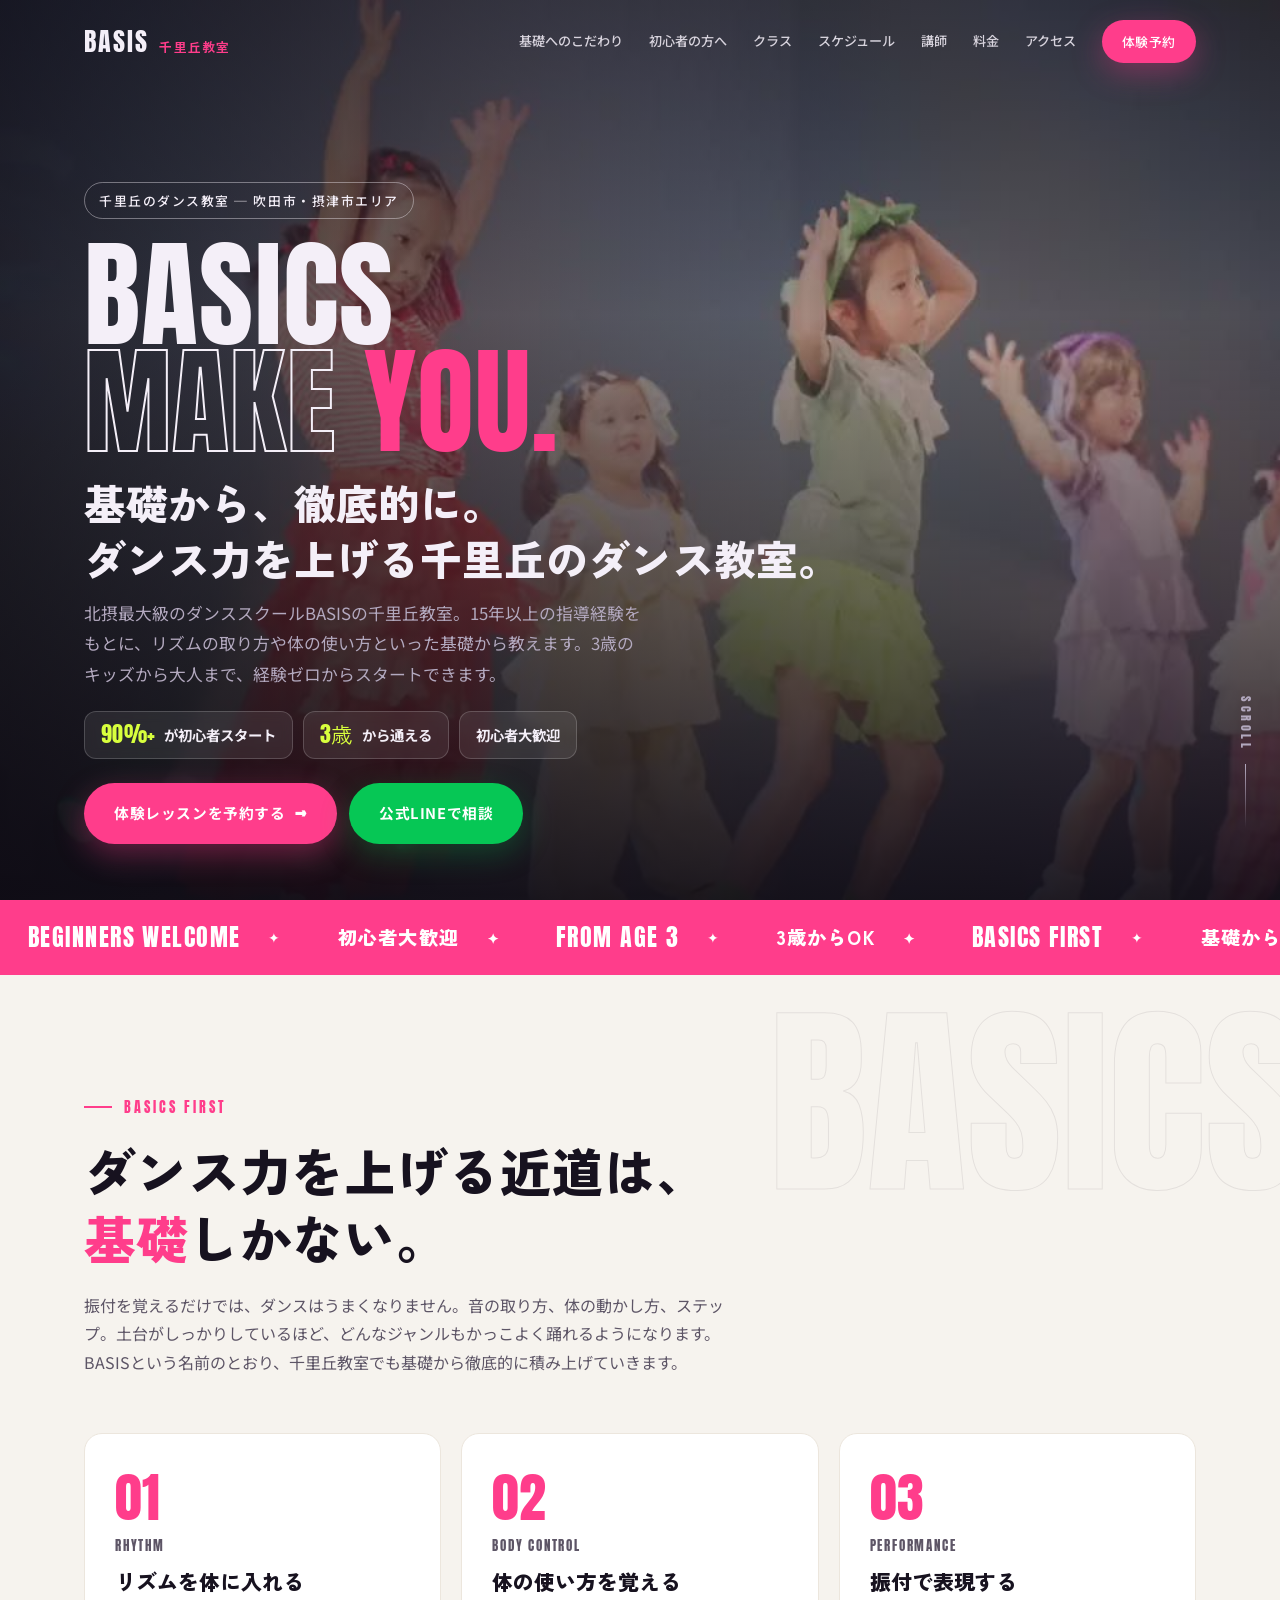
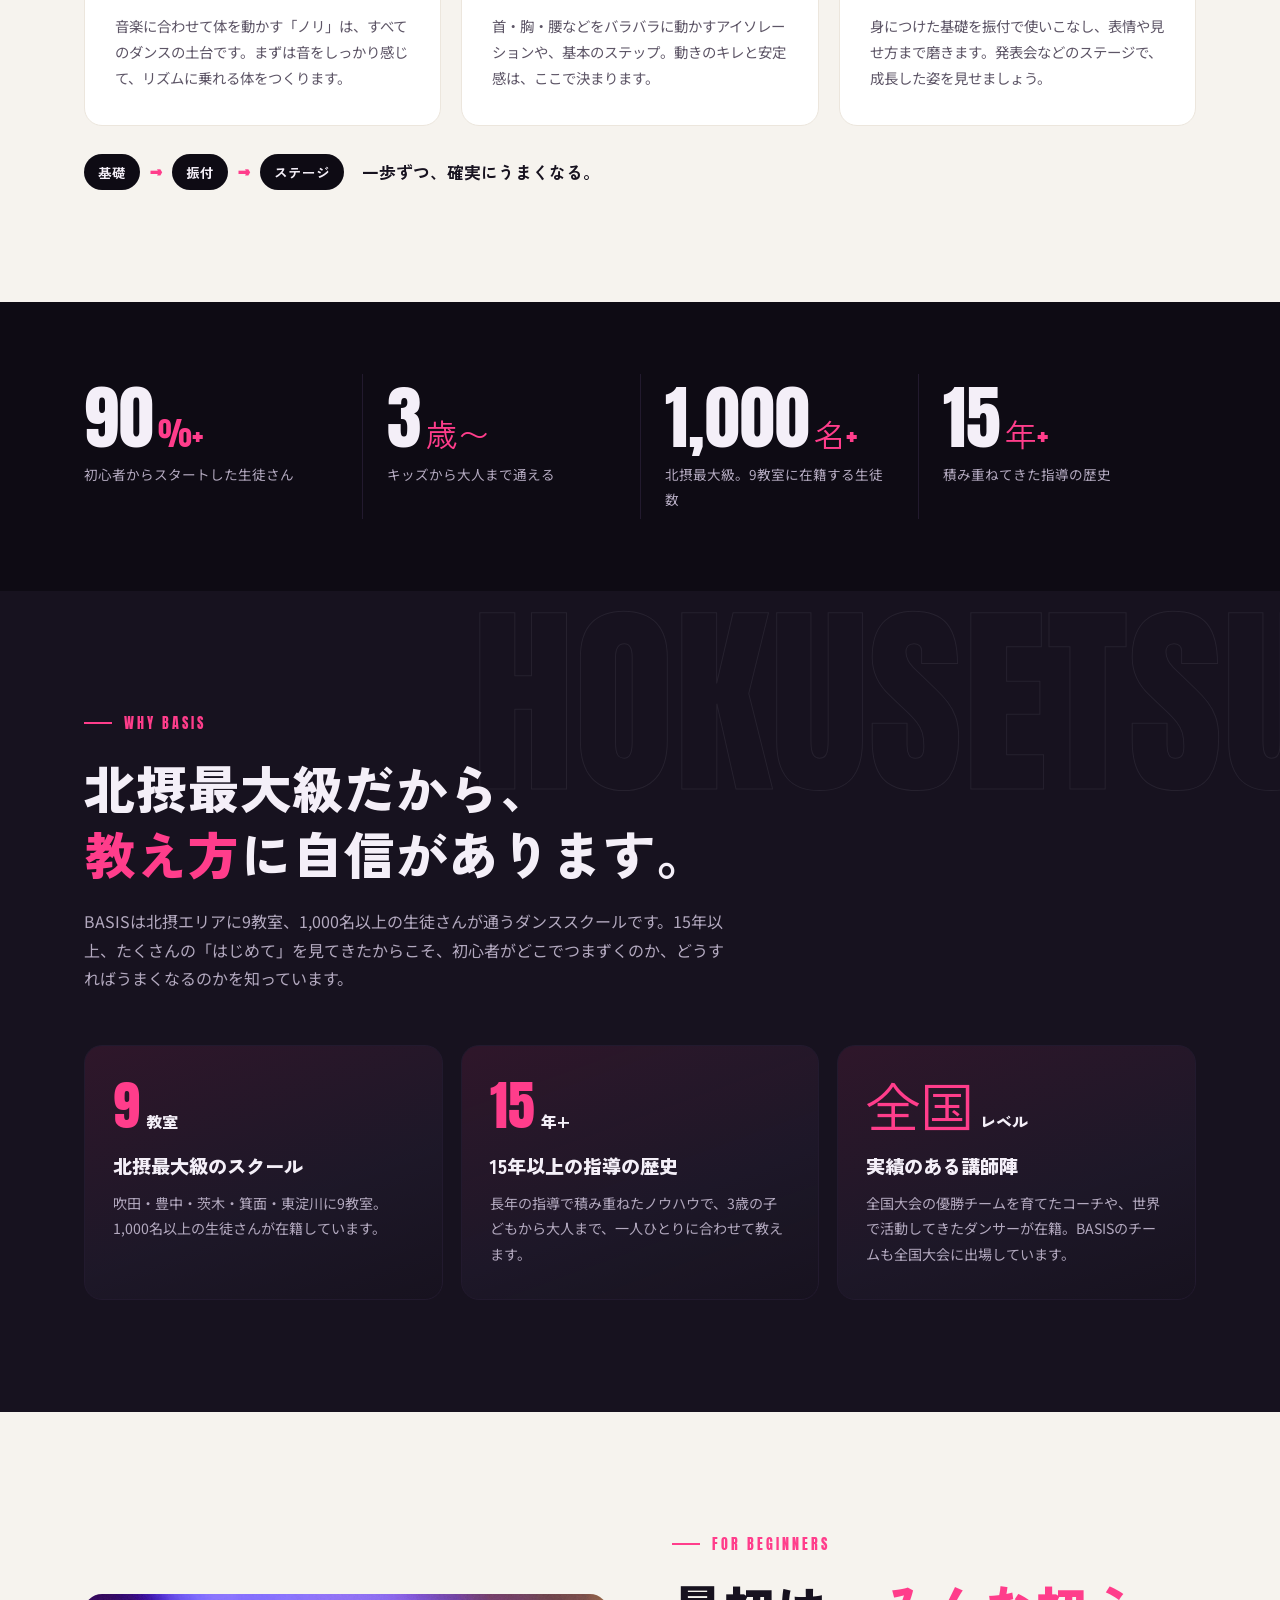
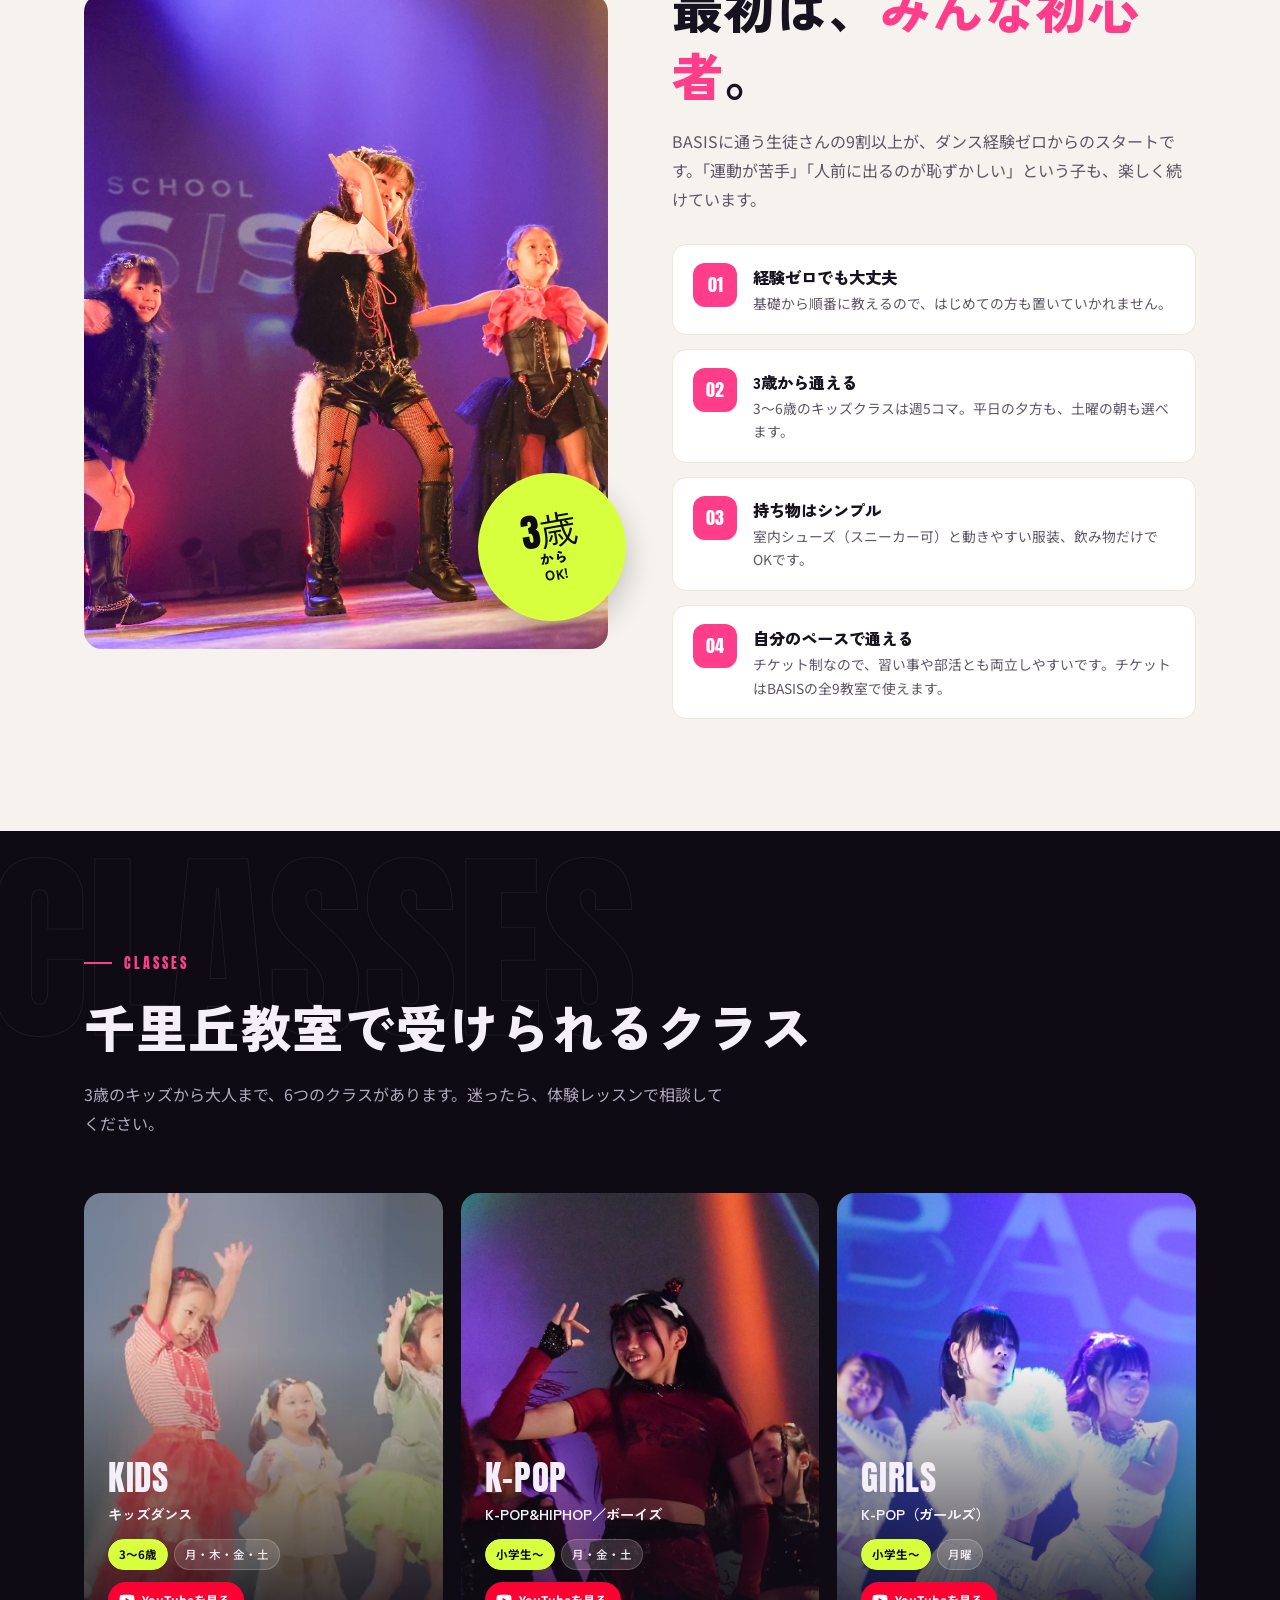
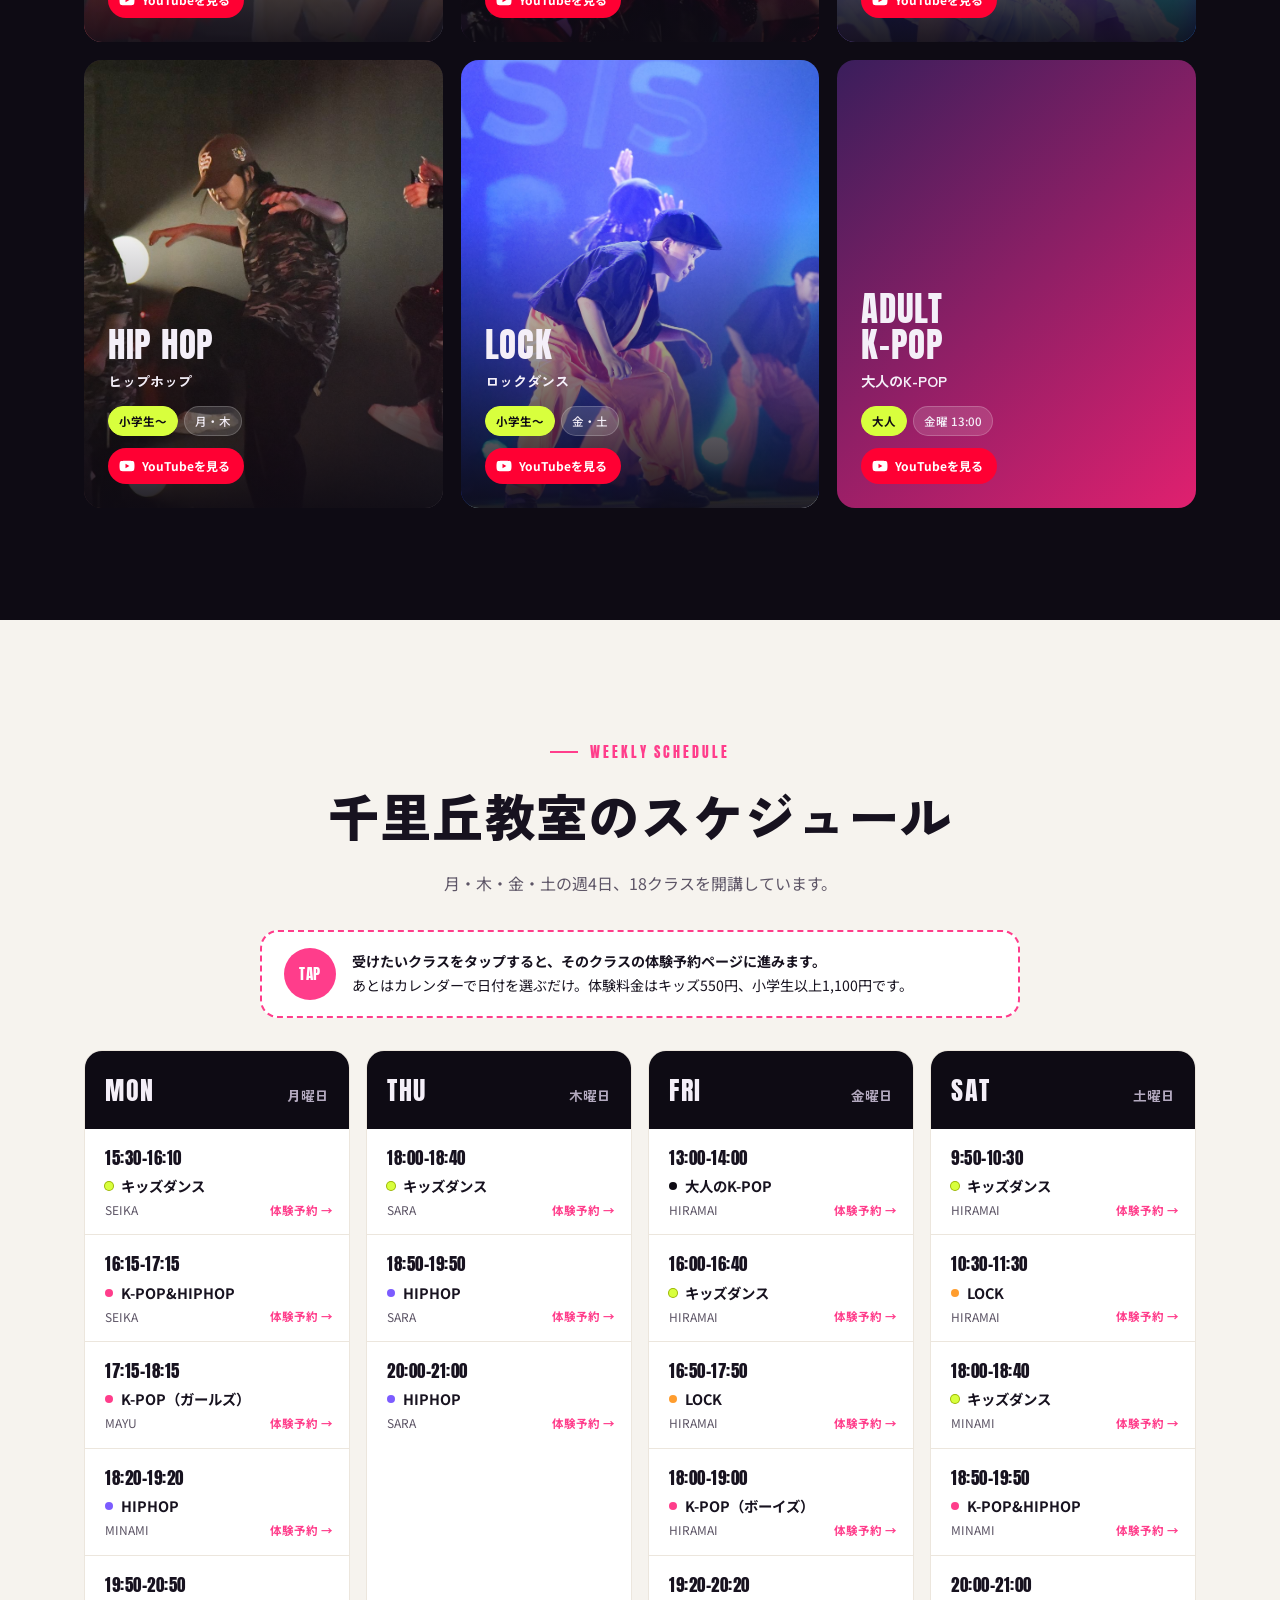
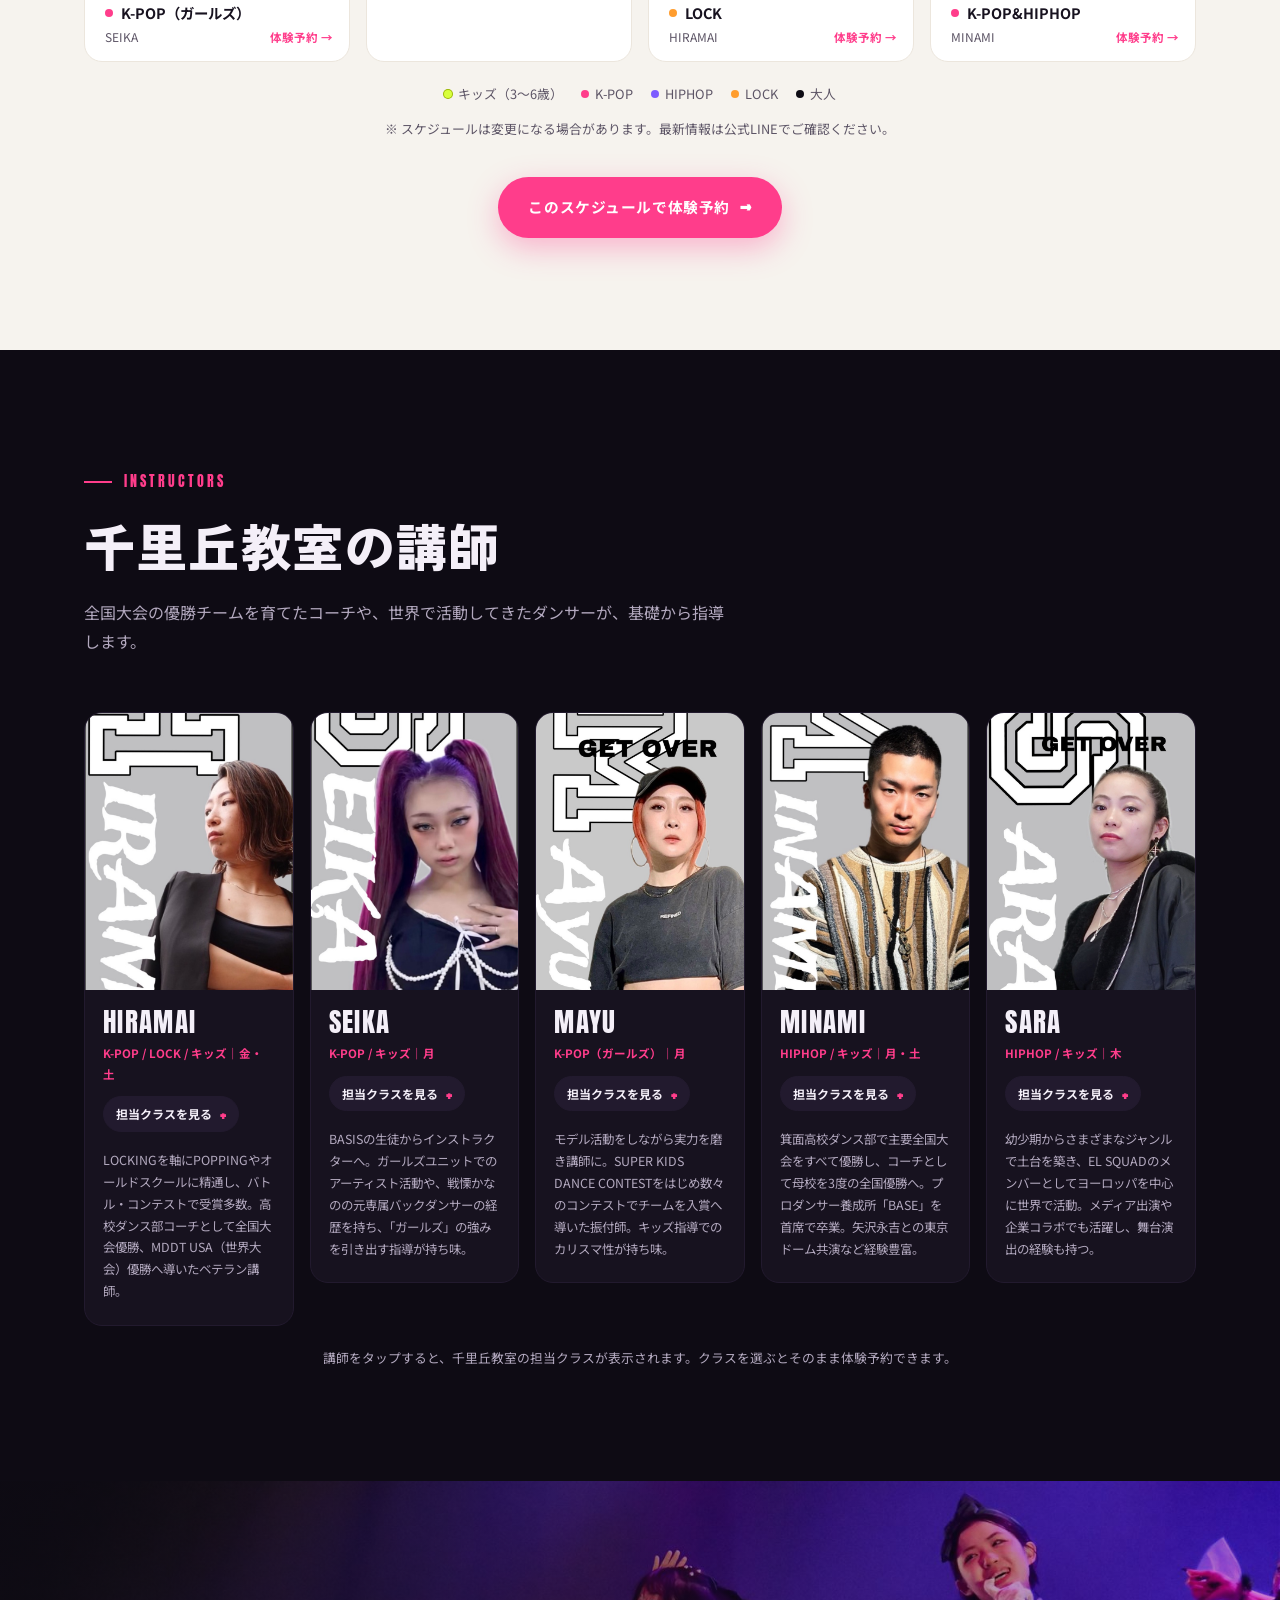
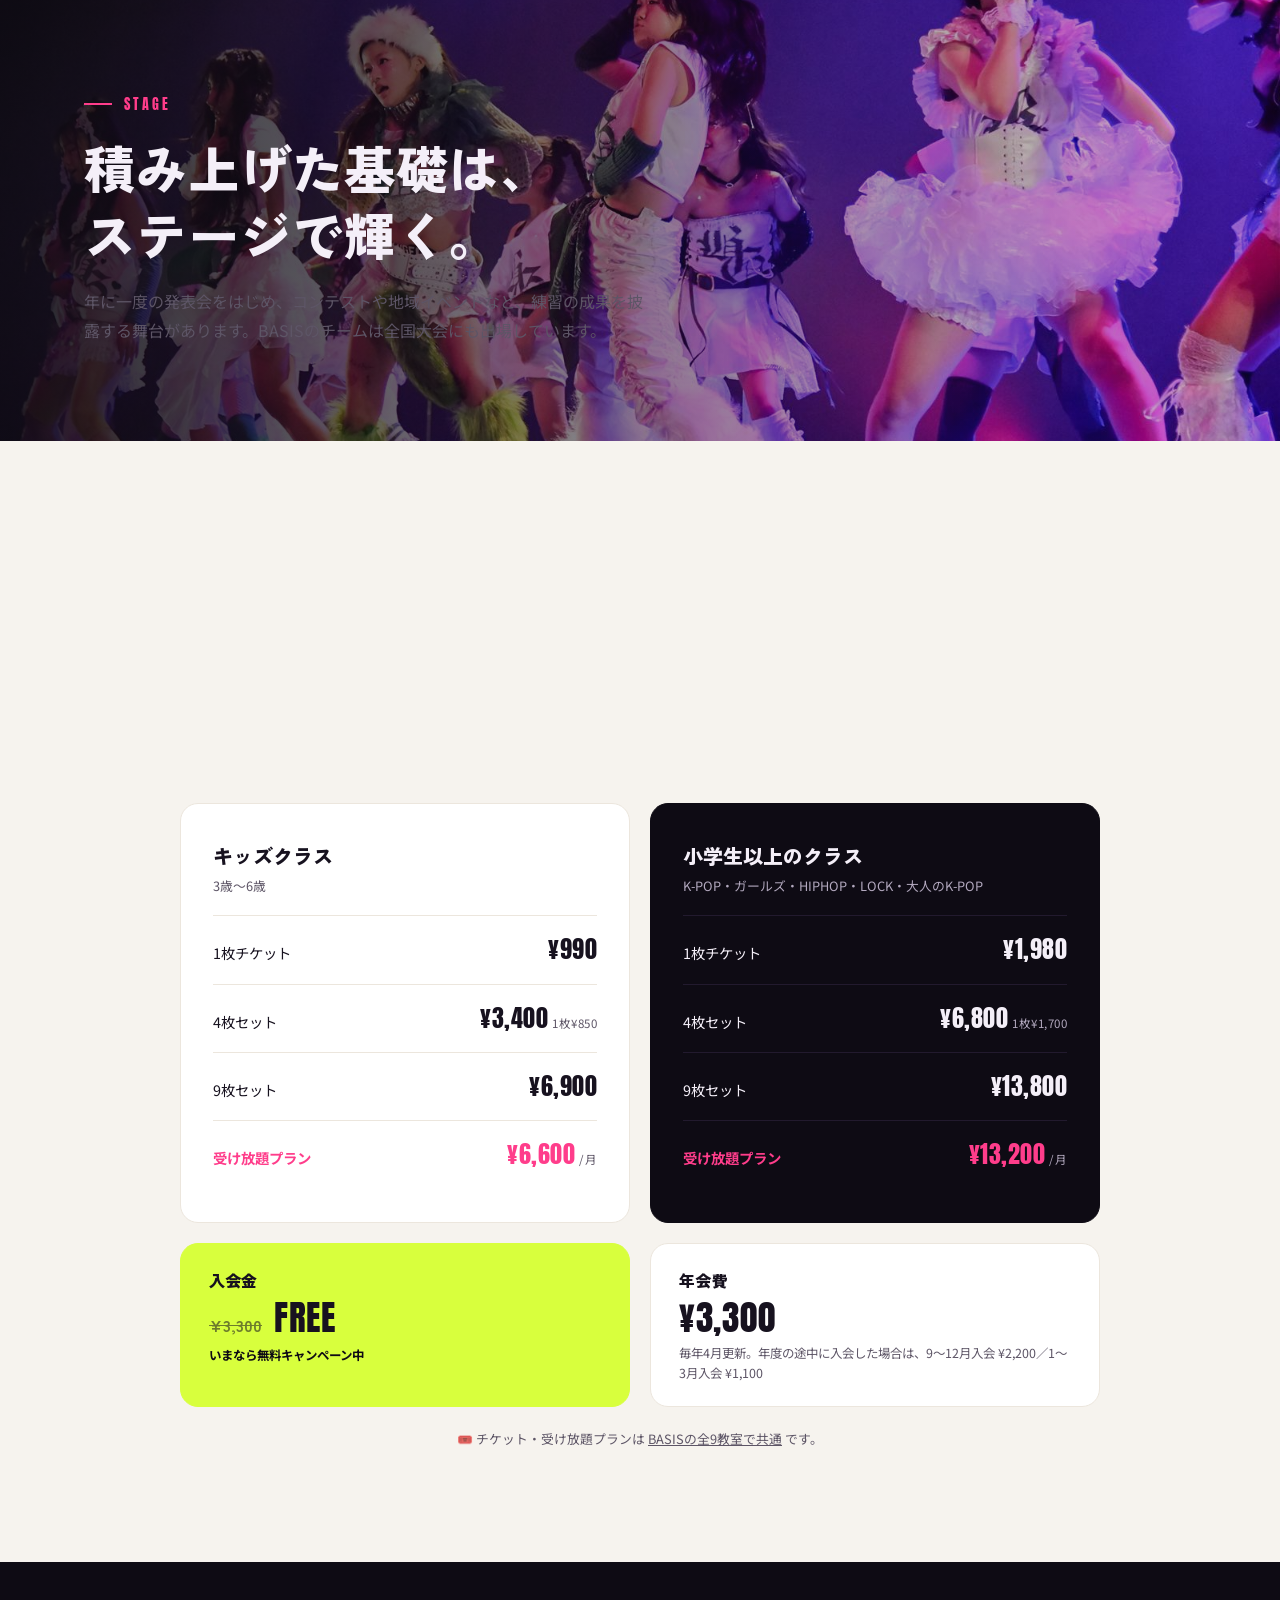
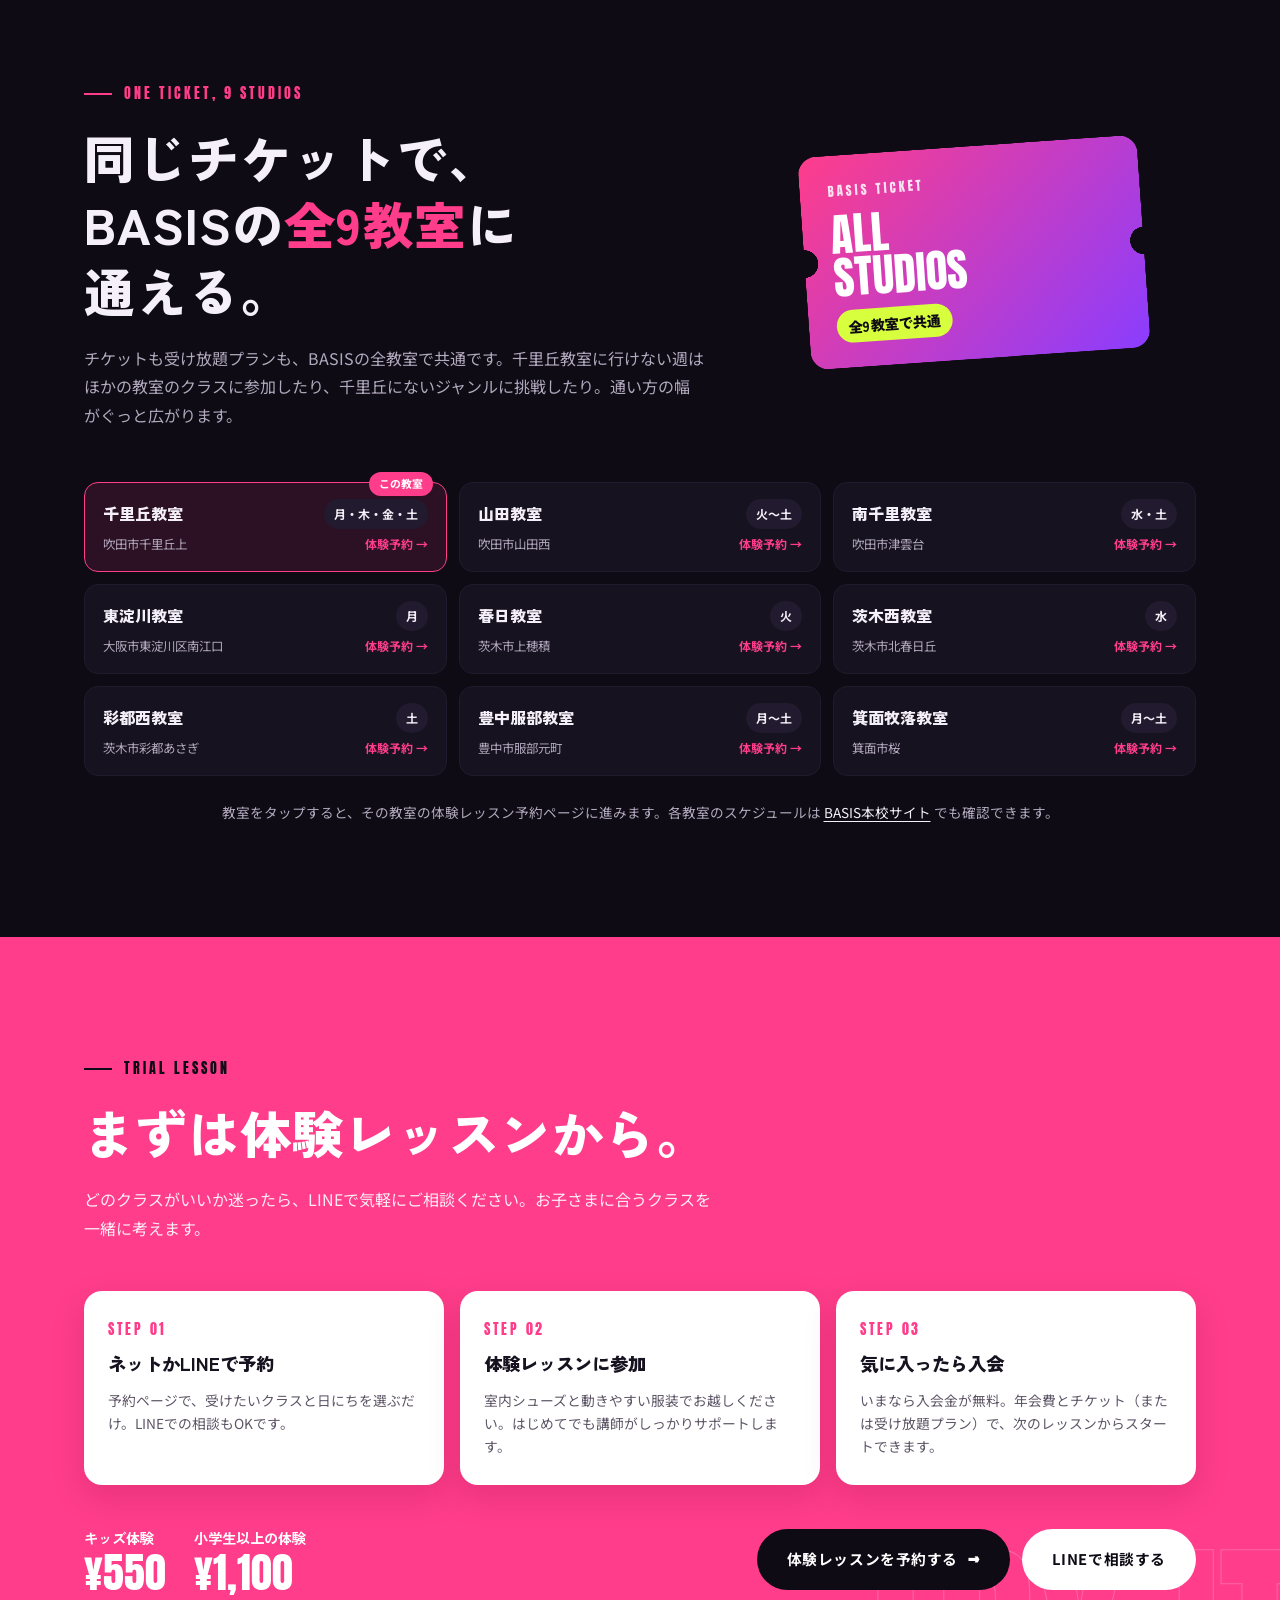
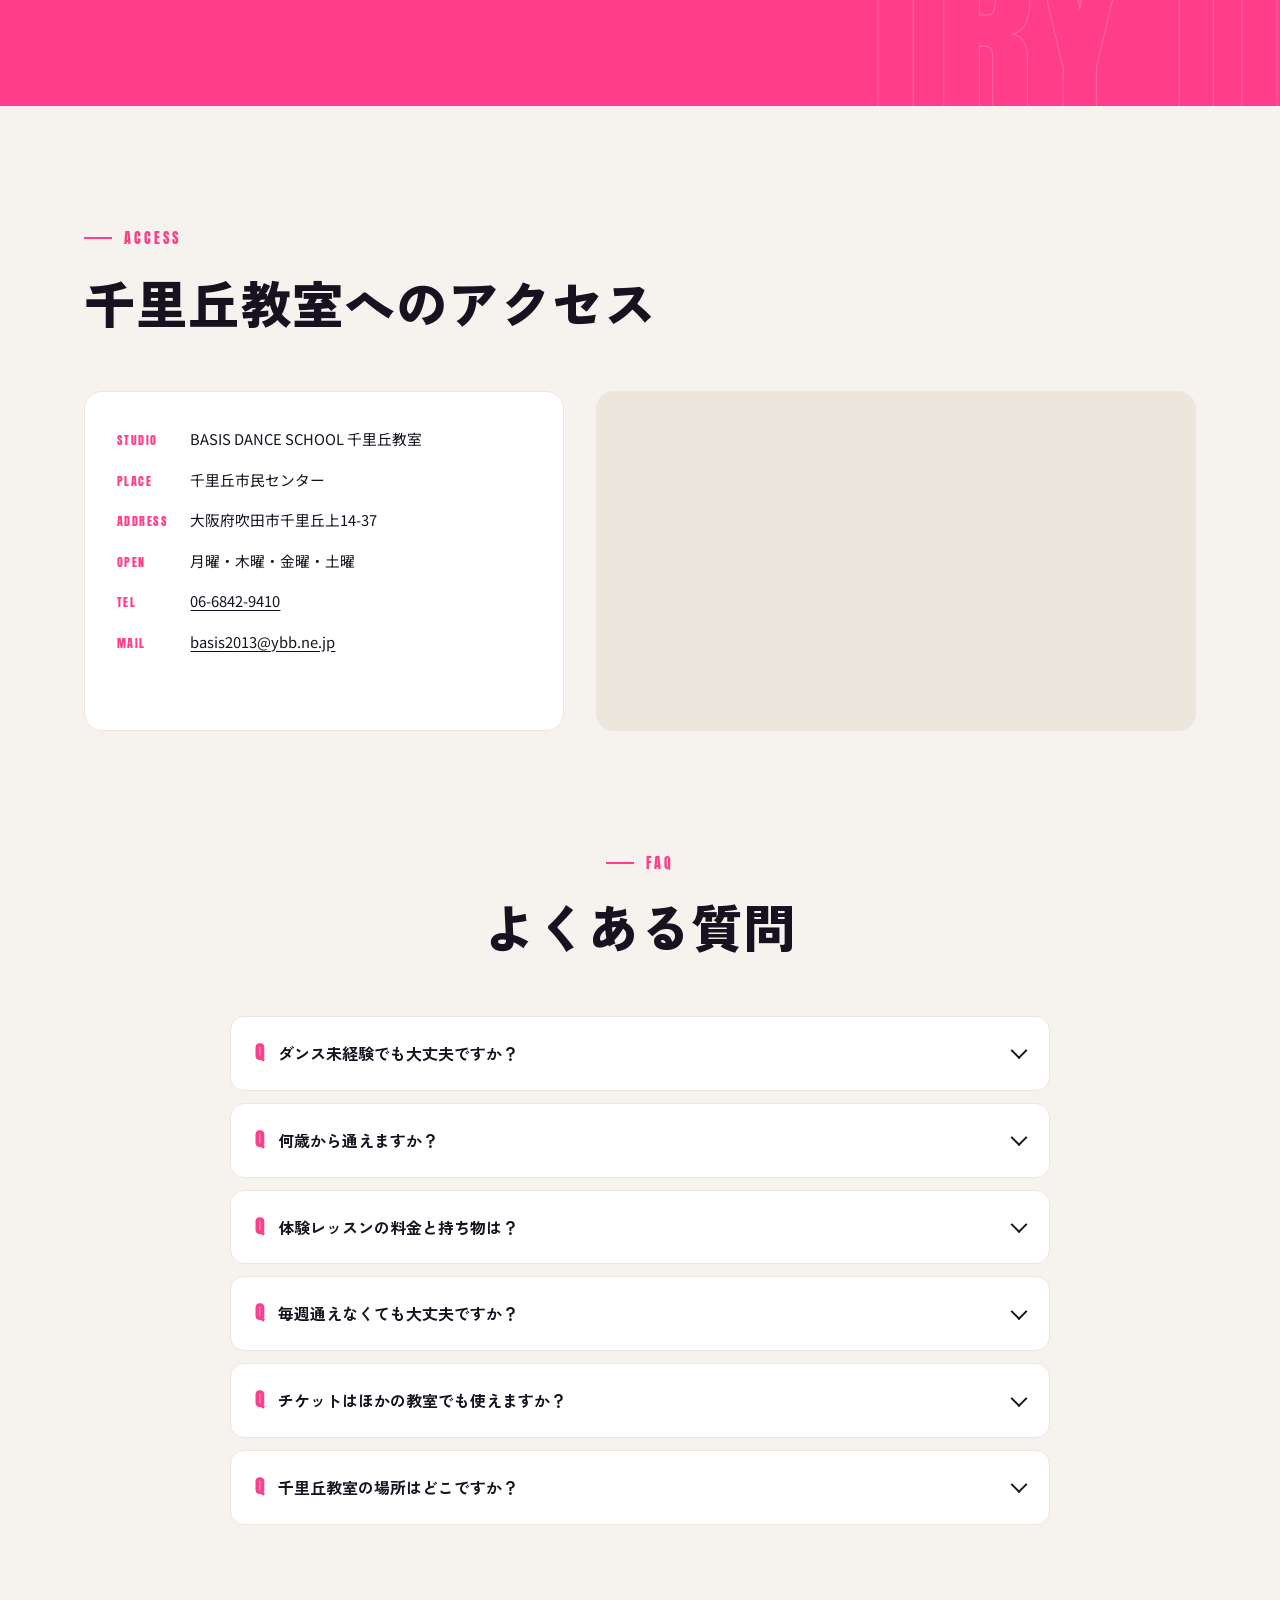
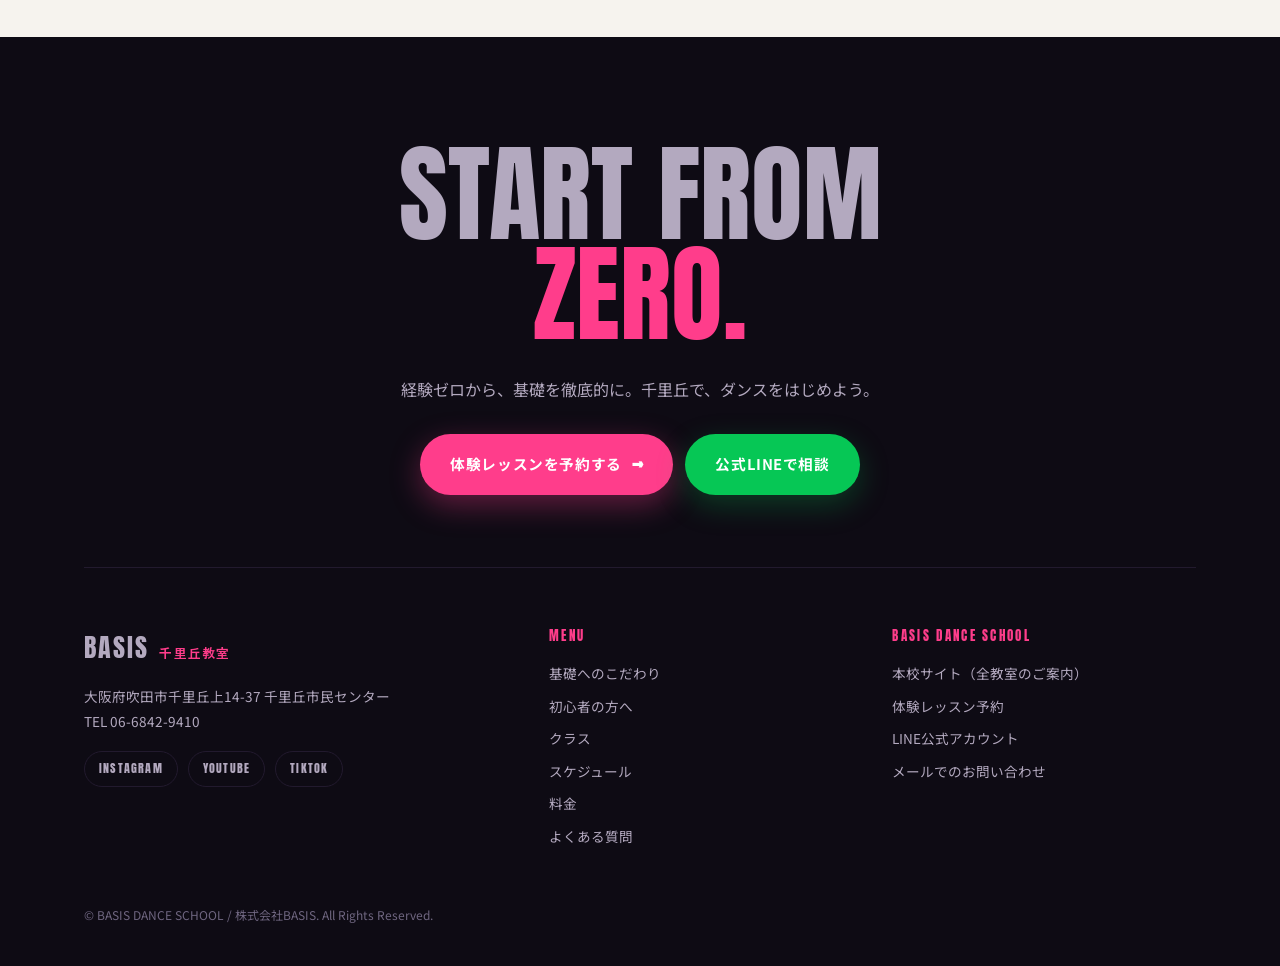
==== index.html @ 9edf4666 "スケジュールの各クラスを、そのクラスの体験予約ページにリンク - 18クラスそれぞれを booking/1/<クラス番号> に接続（講師の担当クラスも同様） - スケジュール上部に「タップで体験予約へ" ====
<!DOCTYPE html>
<html lang="ja">
<head>
<meta charset="UTF-8">
<meta name="viewport" content="width=device-width, initial-scale=1.0, viewport-fit=cover">
<title>千里丘のダンス教室｜BASIS DANCE SCHOOL 千里丘教室｜初心者9割・3歳から</title>
<meta name="description" content="千里丘のダンス教室 BASIS 千里丘教室。北摂最大級のダンススクールが、15年以上の指導経験で基礎から徹底的にダンス力を上げます。初心者スタートが9割以上。3歳から大人まで通えます。キッズ・K-POP・HIPHOP・LOCK・大人のK-POP。千里丘市民センターで月・木・金・土開講、体験レッスン受付中。">
<meta name="robots" content="index,follow">
<meta name="theme-color" content="#0e0b14">
<link rel="canonical" href="https://basis-settu.com/">
<meta property="og:type" content="website">
<meta property="og:site_name" content="BASIS DANCE SCHOOL 千里丘教室">
<meta property="og:title" content="千里丘のダンス教室｜BASIS 千里丘教室｜初心者9割・3歳から">
<meta property="og:description" content="基礎から徹底的に、ダンス力を上げる。初心者スタート9割以上、3歳から通える千里丘のダンス教室。">
<meta property="og:url" content="https://basis-settu.com/">
<meta property="og:image" content="https://basis-settu.com/images/ogp.jpg">
<meta property="og:locale" content="ja_JP">
<meta name="twitter:card" content="summary_large_image">
<link rel="preconnect" href="https://fonts.googleapis.com">
<link rel="preconnect" href="https://fonts.gstatic.com" crossorigin>
<link href="https://fonts.googleapis.com/css2?family=Anton&family=Noto+Sans+JP:wght@400;500;700&family=Zen+Kaku+Gothic+New:wght@700;900&display=swap" rel="stylesheet">
<link rel="stylesheet" href="main.css">
<script type="application/ld+json">
{
  "@context": "https://schema.org",
  "@type": "DanceSchool",
  "name": "BASIS DANCE SCHOOL 千里丘教室",
  "alternateName": "ダンススクールBASIS 千里丘教室",
  "description": "基礎から徹底的にダンス力を上げる、千里丘のダンス教室。初心者スタートが9割以上、3歳から通えます。",
  "url": "https://basis-settu.com/",
  "image": "https://basis-settu.com/images/ogp.jpg",
  "telephone": "+81-6-6842-9410",
  "email": "basis2013@ybb.ne.jp",
  "address": {
    "@type": "PostalAddress",
    "streetAddress": "千里丘上14-37 千里丘市民センター",
    "addressLocality": "吹田市",
    "addressRegion": "大阪府",
    "addressCountry": "JP"
  },
  "areaServed": ["千里丘", "千里丘上", "千里丘中", "千里丘北", "千里丘西", "吹田市", "摂津市"],
  "openingHoursSpecification": [
    {"@type": "OpeningHoursSpecification", "dayOfWeek": "Monday", "opens": "15:30", "closes": "20:50"},
    {"@type": "OpeningHoursSpecification", "dayOfWeek": "Thursday", "opens": "18:00", "closes": "21:00"},
    {"@type": "OpeningHoursSpecification", "dayOfWeek": "Friday", "opens": "13:00", "closes": "20:20"},
    {"@type": "OpeningHoursSpecification", "dayOfWeek": "Saturday", "opens": "09:50", "closes": "21:00"}
  ],
  "parentOrganization": {
    "@type": "Organization",
    "name": "BASIS DANCE SCHOOL",
    "url": "https://www.dance-basis.com/"
  },
  "sameAs": [
    "https://www.instagram.com/danceschool_basis/",
    "https://www.youtube.com/@BasisDance",
    "https://www.tiktok.com/@basis.channel"
  ]
}
</script>
<script type="application/ld+json">
{
  "@context": "https://schema.org",
  "@type": "FAQPage",
  "mainEntity": [
    {"@type": "Question", "name": "ダンス未経験でも大丈夫ですか？", "acceptedAnswer": {"@type": "Answer", "text": "大丈夫です。BASISの生徒さんは9割以上が初心者スタートです。千里丘教室でも基礎から丁寧にレッスンします。"}},
    {"@type": "Question", "name": "何歳から通えますか？", "acceptedAnswer": {"@type": "Answer", "text": "3歳から通えます。キッズクラスは3歳〜6歳が対象で、小学生以上はK-POP・HIPHOP・LOCKなどのクラスに参加できます。大人向けの「大人のK-POP」クラスもあります。"}},
    {"@type": "Question", "name": "体験レッスンの料金と持ち物は？", "acceptedAnswer": {"@type": "Answer", "text": "体験レッスンは小学生以上1,100円、キッズ550円です。室内シューズ（スニーカー可）と動きやすい服装、飲み物をお持ちください。"}},
    {"@type": "Question", "name": "毎週通えなくても大丈夫ですか？", "acceptedAnswer": {"@type": "Answer", "text": "チケット制なので、ご都合に合わせて通えます。たくさん受けたい方には月額の受け放題プランもあります。"}},
    {"@type": "Question", "name": "チケットはほかの教室でも使えますか？", "acceptedAnswer": {"@type": "Answer", "text": "使えます。チケットも受け放題プランも、山田・南千里・豊中服部など、BASISの全9教室で共通です。"}},
    {"@type": "Question", "name": "千里丘教室の場所はどこですか？", "acceptedAnswer": {"@type": "Answer", "text": "吹田市千里丘上14-37の千里丘市民センターでレッスンしています。"}}
  ]
}
</script>
</head>
<body>

<!-- HEADER -->
<header id="header">
  <div class="container inner">
    <a href="#hero" class="logo" aria-label="BASIS 千里丘教室 トップへ">
      <span class="logo-en">BASIS</span><span class="logo-ja">千里丘教室</span>
    </a>
    <nav class="nav" aria-label="メインメニュー">
      <a href="#concept">基礎へのこだわり</a>
      <a href="#beginner">初心者の方へ</a>
      <a href="#classes">クラス</a>
      <a href="#schedule">スケジュール</a>
      <a href="#instructors">講師</a>
      <a href="#price">料金</a>
      <a href="#access">アクセス</a>
      <a href="https://dance-basis.web.app/booking/1" class="btn btn-pink">体験予約</a>
    </nav>
    <button class="burger" id="burger" aria-label="メニューを開く" aria-expanded="false" aria-controls="drawer">
      <span></span><span></span><span></span>
    </button>
  </div>
</header>

<div class="drawer" id="drawer">
  <a class="dl" href="#concept">基礎へのこだわり <small>CONCEPT</small></a>
  <a class="dl" href="#beginner">初心者の方へ <small>BEGINNERS</small></a>
  <a class="dl" href="#classes">クラス <small>CLASSES</small></a>
  <a class="dl" href="#schedule">スケジュール <small>SCHEDULE</small></a>
  <a class="dl" href="#instructors">講師 <small>INSTRUCTORS</small></a>
  <a class="dl" href="#price">料金 <small>PRICE</small></a>
  <a class="dl" href="#studios">全教室共通チケット <small>9 STUDIOS</small></a>
  <a class="dl" href="#access">アクセス <small>ACCESS</small></a>
  <a class="dl" href="#faq">よくある質問 <small>FAQ</small></a>
  <div class="btns">
    <a href="https://dance-basis.web.app/booking/1" class="btn btn-pink">体験レッスンを予約する</a>
    <a href="https://lin.ee/OultFYP" class="btn btn-line" target="_blank" rel="noopener">公式LINEで相談する</a>
  </div>
</div>

<main>

<!-- HERO -->
<section id="hero">
  <div class="hero-media" aria-hidden="true">
    <video autoplay muted loop playsinline preload="metadata" poster="images/ogp.jpg">
      <source src="images/hero.mp4" type="video/mp4">
    </video>
  </div>
  <div class="container hero-content">
    <span class="hero-tag">千里丘のダンス教室 ─ 吹田市・摂津市エリア</span>
    <p class="hero-en" aria-hidden="true">Basics<br><span class="outline">make</span> <span class="pink">you.</span></p>
    <h1 class="hero-ja">基礎から、徹底的に。<br><span class="nw">ダンス力を上げる</span><span class="nw">千里丘のダンス教室。</span></h1>
    <p class="hero-sub">北摂最大級のダンススクールBASISの千里丘教室。15年以上の指導経験をもとに、リズムの取り方や体の使い方といった基礎から教えます。3歳のキッズから大人まで、経験ゼロからスタートできます。</p>
    <div class="hero-badges">
      <span class="badge"><b>90%+</b>が初心者スタート</span>
      <span class="badge"><b>3歳</b>から通える</span>
      <span class="badge">初心者大歓迎</span>
    </div>
    <div class="hero-ctas">
      <a href="https://dance-basis.web.app/booking/1" class="btn btn-pink">体験レッスンを予約する <span class="arrow">→</span></a>
      <a href="https://lin.ee/OultFYP" class="btn btn-line" target="_blank" rel="noopener">公式LINEで相談</a>
    </div>
  </div>
  <span class="scroll-cue" aria-hidden="true">SCROLL</span>
</section>

<!-- MARQUEE -->
<div class="marquee" aria-hidden="true">
  <div class="marquee-track">
    <span>BEGINNERS WELCOME</span><span class="ja">初心者大歓迎</span><span>FROM AGE 3</span><span class="ja">3歳からOK</span><span>BASICS FIRST</span><span class="ja">基礎から徹底的に</span>
    <span>BEGINNERS WELCOME</span><span class="ja">初心者大歓迎</span><span>FROM AGE 3</span><span class="ja">3歳からOK</span><span>BASICS FIRST</span><span class="ja">基礎から徹底的に</span>
  </div>
</div>

<!-- CONCEPT -->
<section id="concept">
  <span class="ghost-word" aria-hidden="true">BASICS</span>
  <div class="container">
    <div class="concept-head rv">
      <span class="eyebrow">Basics First</span>
      <h2 class="h2"><span class="nw">ダンス力を上げる</span><span class="nw">近道は、</span><br><span class="hl">基礎</span>しかない。</h2>
      <p class="lead">振付を覚えるだけでは、ダンスはうまくなりません。音の取り方、体の動かし方、ステップ。土台がしっかりしているほど、どんなジャンルもかっこよく踊れるようになります。BASISという名前のとおり、千里丘教室でも基礎から徹底的に積み上げていきます。</p>
    </div>
    <div class="pillars">
      <div class="pillar rv">
        <div class="pillar-num">01</div>
        <div class="pillar-en">RHYTHM</div>
        <h3>リズムを体に入れる</h3>
        <p>音楽に合わせて体を動かす「ノリ」は、すべてのダンスの土台です。まずは音をしっかり感じて、リズムに乗れる体をつくります。</p>
      </div>
      <div class="pillar rv" style="transition-delay:.08s">
        <div class="pillar-num">02</div>
        <div class="pillar-en">BODY CONTROL</div>
        <h3>体の使い方を覚える</h3>
        <p>首・胸・腰などをバラバラに動かすアイソレーションや、基本のステップ。動きのキレと安定感は、ここで決まります。</p>
      </div>
      <div class="pillar rv" style="transition-delay:.16s">
        <div class="pillar-num">03</div>
        <div class="pillar-en">PERFORMANCE</div>
        <h3>振付で表現する</h3>
        <p>身につけた基礎を振付で使いこなし、表情や見せ方まで磨きます。発表会などのステージで、成長した姿を見せましょう。</p>
      </div>
    </div>
    <div class="concept-note rv">
      <div class="flow"><span>基礎</span><i>→</i><span>振付</span><i>→</i><span>ステージ</span></div>
      <span>一歩ずつ、確実にうまくなる。</span>
    </div>
  </div>
</section>

<!-- NUMBERS -->
<div class="numbers">
  <div class="container numbers-grid">
    <div class="num rv"><div class="num-val">90<small>%+</small></div><div class="num-label">初心者からスタートした生徒さん</div></div>
    <div class="num rv" style="transition-delay:.06s"><div class="num-val">3<small>歳〜</small></div><div class="num-label">キッズから大人まで通える</div></div>
    <div class="num rv" style="transition-delay:.12s"><div class="num-val">1,000<small>名+</small></div><div class="num-label">北摂最大級。9教室に在籍する生徒数</div></div>
    <div class="num rv" style="transition-delay:.18s"><div class="num-val">15<small>年+</small></div><div class="num-label">積み重ねてきた指導の歴史</div></div>
  </div>
</div>

<!-- TRUST -->
<section id="trust" class="dark">
  <span class="ghost-word" aria-hidden="true">HOKUSETSU</span>
  <div class="container">
    <div class="rv" style="position:relative;">
      <span class="eyebrow">Why BASIS</span>
      <h2 class="h2"><span class="nw">北摂最大級だから、</span><br><span class="nw"><span class="hl">教え方</span>に自信があります。</span></h2>
      <p class="lead">BASISは北摂エリアに9教室、1,000名以上の生徒さんが通うダンススクールです。15年以上、たくさんの「はじめて」を見てきたからこそ、初心者がどこでつまずくのか、どうすればうまくなるのかを知っています。</p>
    </div>
    <div class="trust-grid">
      <div class="trust-card rv">
        <div class="trust-val">9<small>教室</small></div>
        <h3>北摂最大級のスクール</h3>
        <p>吹田・豊中・茨木・箕面・東淀川に9教室。1,000名以上の生徒さんが在籍しています。</p>
      </div>
      <div class="trust-card rv" style="transition-delay:.08s">
        <div class="trust-val">15<small>年+</small></div>
        <h3>15年以上の指導の歴史</h3>
        <p>長年の指導で積み重ねたノウハウで、3歳の子どもから大人まで、一人ひとりに合わせて教えます。</p>
      </div>
      <div class="trust-card rv" style="transition-delay:.16s">
        <div class="trust-val">全国<small>レベル</small></div>
        <h3>実績のある講師陣</h3>
        <p>全国大会の優勝チームを育てたコーチや、世界で活動してきたダンサーが在籍。BASISのチームも全国大会に出場しています。</p>
      </div>
    </div>
  </div>
</section>

<!-- BEGINNER -->
<section id="beginner">
  <div class="container split">
    <div class="photo-stack rv">
      <img class="main" src="images/kids.jpg" alt="発表会のステージで踊るBASISのキッズダンサー" loading="lazy" width="1600" height="2400">
      <div class="sticker"><div><b>3歳</b>から<br>OK!</div></div>
    </div>
    <div class="rv" style="transition-delay:.1s">
      <span class="eyebrow">For Beginners</span>
      <h2 class="h2">最初は、<span class="hl">みんな初心者</span>。</h2>
      <p class="lead">BASISに通う生徒さんの9割以上が、ダンス経験ゼロからのスタートです。「運動が苦手」「人前に出るのが恥ずかしい」という子も、楽しく続けています。</p>
      <div class="checks">
        <div class="check">
          <div class="check-icon">01</div>
          <div><h3>経験ゼロでも大丈夫</h3><p>基礎から順番に教えるので、はじめての方も置いていかれません。</p></div>
        </div>
        <div class="check">
          <div class="check-icon">02</div>
          <div><h3>3歳から通える</h3><p>3〜6歳のキッズクラスは週5コマ。平日の夕方も、土曜の朝も選べます。</p></div>
        </div>
        <div class="check">
          <div class="check-icon">03</div>
          <div><h3>持ち物はシンプル</h3><p>室内シューズ（スニーカー可）と動きやすい服装、飲み物だけでOKです。</p></div>
        </div>
        <div class="check">
          <div class="check-icon">04</div>
          <div><h3>自分のペースで通える</h3><p>チケット制なので、習い事や部活とも両立しやすいです。チケットはBASISの全9教室で使えます。</p></div>
        </div>
      </div>
    </div>
  </div>
</section>

<!-- CLASSES -->
<section id="classes" class="dark">
  <span class="ghost-word" aria-hidden="true">CLASSES</span>
  <div class="container">
    <div class="rv" style="position:relative;">
      <span class="eyebrow">Classes</span>
      <h2 class="h2">千里丘教室で受けられるクラス</h2>
      <p class="lead">3歳のキッズから大人まで、6つのクラスがあります。迷ったら、体験レッスンで相談してください。</p>
    </div>
    <div class="class-grid">
      <article class="class-card rv">
        <img src="images/ogp.jpg" alt="キッズダンスクラスのステージ" loading="lazy" style="object-position:40% 50%;">
        <div class="class-body">
          <div class="class-name">KIDS</div>
          <div class="class-ja">キッズダンス</div>
          <div class="class-meta"><span class="age">3〜6歳</span><span>月・木・金・土</span></div>
          <a class="yt-btn" href="https://www.youtube.com/watch?v=nlOiJKASSUs" target="_blank" rel="noopener"><svg viewBox="0 0 24 24" aria-hidden="true"><path d="M21.6 7.2a2.5 2.5 0 0 0-1.8-1.8C18.3 5 12 5 12 5s-6.3 0-7.8.4A2.5 2.5 0 0 0 2.4 7.2 26 26 0 0 0 2 12a26 26 0 0 0 .4 4.8 2.5 2.5 0 0 0 1.8 1.8C5.7 19 12 19 12 19s6.3 0 7.8-.4a2.5 2.5 0 0 0 1.8-1.8A26 26 0 0 0 22 12a26 26 0 0 0-.4-4.8zM10 15V9l5.2 3z"/></svg>YouTubeを見る</a>
        </div>
      </article>
      <article class="class-card rv" style="transition-delay:.06s">
        <img src="images/k-pop.jpg" alt="K-POPクラスのステージ" loading="lazy" style="object-position:55% 40%;">
        <div class="class-body">
          <div class="class-name">K-POP</div>
          <div class="class-ja">K-POP&amp;HIPHOP／ボーイズ</div>
          <div class="class-meta"><span class="age">小学生〜</span><span>月・金・土</span></div>
          <a class="yt-btn" href="https://www.youtube.com/watch?v=RaWE72YHX9M" target="_blank" rel="noopener"><svg viewBox="0 0 24 24" aria-hidden="true"><path d="M21.6 7.2a2.5 2.5 0 0 0-1.8-1.8C18.3 5 12 5 12 5s-6.3 0-7.8.4A2.5 2.5 0 0 0 2.4 7.2 26 26 0 0 0 2 12a26 26 0 0 0 .4 4.8 2.5 2.5 0 0 0 1.8 1.8C5.7 19 12 19 12 19s6.3 0 7.8-.4a2.5 2.5 0 0 0 1.8-1.8A26 26 0 0 0 22 12a26 26 0 0 0-.4-4.8zM10 15V9l5.2 3z"/></svg>YouTubeを見る</a>
        </div>
      </article>
      <article class="class-card rv" style="transition-delay:.12s">
        <img src="images/girls.jpg" alt="ガールズクラスのステージ" loading="lazy" style="object-position:50% 30%;">
        <div class="class-body">
          <div class="class-name">GIRLS</div>
          <div class="class-ja">K-POP（ガールズ）</div>
          <div class="class-meta"><span class="age">小学生〜</span><span>月曜</span></div>
          <a class="yt-btn" href="https://www.youtube.com/watch?v=t7RKkAeiqAU" target="_blank" rel="noopener"><svg viewBox="0 0 24 24" aria-hidden="true"><path d="M21.6 7.2a2.5 2.5 0 0 0-1.8-1.8C18.3 5 12 5 12 5s-6.3 0-7.8.4A2.5 2.5 0 0 0 2.4 7.2 26 26 0 0 0 2 12a26 26 0 0 0 .4 4.8 2.5 2.5 0 0 0 1.8 1.8C5.7 19 12 19 12 19s6.3 0 7.8-.4a2.5 2.5 0 0 0 1.8-1.8A26 26 0 0 0 22 12a26 26 0 0 0-.4-4.8zM10 15V9l5.2 3z"/></svg>YouTubeを見る</a>
        </div>
      </article>
      <article class="class-card rv">
        <img src="images/hiphop.jpg" alt="HIPHOPクラスのステージ" loading="lazy" style="object-position:55% 40%;">
        <div class="class-body">
          <div class="class-name">HIP HOP</div>
          <div class="class-ja">ヒップホップ</div>
          <div class="class-meta"><span class="age">小学生〜</span><span>月・木</span></div>
          <a class="yt-btn" href="https://www.youtube.com/watch?v=xlgJAfkkxZg" target="_blank" rel="noopener"><svg viewBox="0 0 24 24" aria-hidden="true"><path d="M21.6 7.2a2.5 2.5 0 0 0-1.8-1.8C18.3 5 12 5 12 5s-6.3 0-7.8.4A2.5 2.5 0 0 0 2.4 7.2 26 26 0 0 0 2 12a26 26 0 0 0 .4 4.8 2.5 2.5 0 0 0 1.8 1.8C5.7 19 12 19 12 19s6.3 0 7.8-.4a2.5 2.5 0 0 0 1.8-1.8A26 26 0 0 0 22 12a26 26 0 0 0-.4-4.8zM10 15V9l5.2 3z"/></svg>YouTubeを見る</a>
        </div>
      </article>
      <article class="class-card rv" style="transition-delay:.06s">
        <img src="images/lock.jpg" alt="LOCKクラスのステージ" loading="lazy" style="object-position:50% 50%;">
        <div class="class-body">
          <div class="class-name">LOCK</div>
          <div class="class-ja">ロックダンス</div>
          <div class="class-meta"><span class="age">小学生〜</span><span>金・土</span></div>
          <a class="yt-btn" href="https://www.youtube.com/watch?v=rpKc6djFi_E" target="_blank" rel="noopener"><svg viewBox="0 0 24 24" aria-hidden="true"><path d="M21.6 7.2a2.5 2.5 0 0 0-1.8-1.8C18.3 5 12 5 12 5s-6.3 0-7.8.4A2.5 2.5 0 0 0 2.4 7.2 26 26 0 0 0 2 12a26 26 0 0 0 .4 4.8 2.5 2.5 0 0 0 1.8 1.8C5.7 19 12 19 12 19s6.3 0 7.8-.4a2.5 2.5 0 0 0 1.8-1.8A26 26 0 0 0 22 12a26 26 0 0 0-.4-4.8zM10 15V9l5.2 3z"/></svg>YouTubeを見る</a>
        </div>
      </article>
      <article class="class-card no-photo rv" style="transition-delay:.12s">
        <div class="class-body">
          <div class="class-name">ADULT<br>K-POP</div>
          <div class="class-ja">大人のK-POP</div>
          <div class="class-meta"><span class="age">大人</span><span>金曜 13:00</span></div>
          <a class="yt-btn" href="https://www.youtube.com/watch?v=WDZVPobqdrY" target="_blank" rel="noopener"><svg viewBox="0 0 24 24" aria-hidden="true"><path d="M21.6 7.2a2.5 2.5 0 0 0-1.8-1.8C18.3 5 12 5 12 5s-6.3 0-7.8.4A2.5 2.5 0 0 0 2.4 7.2 26 26 0 0 0 2 12a26 26 0 0 0 .4 4.8 2.5 2.5 0 0 0 1.8 1.8C5.7 19 12 19 12 19s6.3 0 7.8-.4a2.5 2.5 0 0 0 1.8-1.8A26 26 0 0 0 22 12a26 26 0 0 0-.4-4.8zM10 15V9l5.2 3z"/></svg>YouTubeを見る</a>
        </div>
      </article>
    </div>
  </div>
</section>

<!-- SCHEDULE -->
<section id="schedule">
  <div class="container">
    <div class="center rv">
      <span class="eyebrow">Weekly Schedule</span>
      <h2 class="h2">千里丘教室のスケジュール</h2>
      <p class="lead">月・木・金・土の週4日、18クラスを開講しています。</p>
    </div>
    <div class="sch-howto rv">
      <span class="sch-howto-icon" aria-hidden="true">TAP</span>
      <p><strong>受けたいクラスをタップすると、そのクラスの体験予約ページに進みます。</strong><br>あとはカレンダーで日付を選ぶだけ。体験料金はキッズ550円、小学生以上1,100円です。</p>
    </div>
    <div class="week">
      <div class="day rv">
        <div class="day-head"><span class="en">MON</span><span class="ja">月曜日</span></div>
        <ul>
          <li><a href="https://dance-basis.web.app/booking/1/15"><div class="slot-time">15:30–16:10</div><div class="slot-class"><i class="dot kids"></i>キッズダンス</div><div class="slot-teacher">SEIKA</div><span class="slot-go">体験予約 →</span></a></li>
          <li><a href="https://dance-basis.web.app/booking/1/17"><div class="slot-time">16:15–17:15</div><div class="slot-class"><i class="dot kpop"></i>K-POP&amp;HIPHOP</div><div class="slot-teacher">SEIKA</div><span class="slot-go">体験予約 →</span></a></li>
          <li><a href="https://dance-basis.web.app/booking/1/1"><div class="slot-time">17:15–18:15</div><div class="slot-class"><i class="dot kpop"></i>K-POP（ガールズ）</div><div class="slot-teacher">MAYU</div><span class="slot-go">体験予約 →</span></a></li>
          <li><a href="https://dance-basis.web.app/booking/1/16"><div class="slot-time">18:20–19:20</div><div class="slot-class"><i class="dot hiphop"></i>HIPHOP</div><div class="slot-teacher">MINAMI</div><span class="slot-go">体験予約 →</span></a></li>
          <li><a href="https://dance-basis.web.app/booking/1/2"><div class="slot-time">19:50–20:50</div><div class="slot-class"><i class="dot kpop"></i>K-POP（ガールズ）</div><div class="slot-teacher">SEIKA</div><span class="slot-go">体験予約 →</span></a></li>
        </ul>
      </div>
      <div class="day rv" style="transition-delay:.06s">
        <div class="day-head"><span class="en">THU</span><span class="ja">木曜日</span></div>
        <ul>
          <li><a href="https://dance-basis.web.app/booking/1/155"><div class="slot-time">18:00–18:40</div><div class="slot-class"><i class="dot kids"></i>キッズダンス</div><div class="slot-teacher">SARA</div><span class="slot-go">体験予約 →</span></a></li>
          <li><a href="https://dance-basis.web.app/booking/1/156"><div class="slot-time">18:50–19:50</div><div class="slot-class"><i class="dot hiphop"></i>HIPHOP</div><div class="slot-teacher">SARA</div><span class="slot-go">体験予約 →</span></a></li>
          <li><a href="https://dance-basis.web.app/booking/1/157"><div class="slot-time">20:00–21:00</div><div class="slot-class"><i class="dot hiphop"></i>HIPHOP</div><div class="slot-teacher">SARA</div><span class="slot-go">体験予約 →</span></a></li>
        </ul>
      </div>
      <div class="day rv" style="transition-delay:.12s">
        <div class="day-head"><span class="en">FRI</span><span class="ja">金曜日</span></div>
        <ul>
          <li><a href="https://dance-basis.web.app/booking/1/18"><div class="slot-time">13:00–14:00</div><div class="slot-class"><i class="dot adult"></i>大人のK-POP</div><div class="slot-teacher">HIRAMAI</div><span class="slot-go">体験予約 →</span></a></li>
          <li><a href="https://dance-basis.web.app/booking/1/19"><div class="slot-time">16:00–16:40</div><div class="slot-class"><i class="dot kids"></i>キッズダンス</div><div class="slot-teacher">HIRAMAI</div><span class="slot-go">体験予約 →</span></a></li>
          <li><a href="https://dance-basis.web.app/booking/1/20"><div class="slot-time">16:50–17:50</div><div class="slot-class"><i class="dot lock"></i>LOCK</div><div class="slot-teacher">HIRAMAI</div><span class="slot-go">体験予約 →</span></a></li>
          <li><a href="https://dance-basis.web.app/booking/1/21"><div class="slot-time">18:00–19:00</div><div class="slot-class"><i class="dot kpop"></i>K-POP（ボーイズ）</div><div class="slot-teacher">HIRAMAI</div><span class="slot-go">体験予約 →</span></a></li>
          <li><a href="https://dance-basis.web.app/booking/1/22"><div class="slot-time">19:20–20:20</div><div class="slot-class"><i class="dot lock"></i>LOCK</div><div class="slot-teacher">HIRAMAI</div><span class="slot-go">体験予約 →</span></a></li>
        </ul>
      </div>
      <div class="day rv" style="transition-delay:.18s">
        <div class="day-head"><span class="en">SAT</span><span class="ja">土曜日</span></div>
        <ul>
          <li><a href="https://dance-basis.web.app/booking/1/23"><div class="slot-time">9:50–10:30</div><div class="slot-class"><i class="dot kids"></i>キッズダンス</div><div class="slot-teacher">HIRAMAI</div><span class="slot-go">体験予約 →</span></a></li>
          <li><a href="https://dance-basis.web.app/booking/1/24"><div class="slot-time">10:30–11:30</div><div class="slot-class"><i class="dot lock"></i>LOCK</div><div class="slot-teacher">HIRAMAI</div><span class="slot-go">体験予約 →</span></a></li>
          <li><a href="https://dance-basis.web.app/booking/1/25"><div class="slot-time">18:00–18:40</div><div class="slot-class"><i class="dot kids"></i>キッズダンス</div><div class="slot-teacher">MINAMI</div><span class="slot-go">体験予約 →</span></a></li>
          <li><a href="https://dance-basis.web.app/booking/1/26"><div class="slot-time">18:50–19:50</div><div class="slot-class"><i class="dot kpop"></i>K-POP&amp;HIPHOP</div><div class="slot-teacher">MINAMI</div><span class="slot-go">体験予約 →</span></a></li>
          <li><a href="https://dance-basis.web.app/booking/1/27"><div class="slot-time">20:00–21:00</div><div class="slot-class"><i class="dot kpop"></i>K-POP&amp;HIPHOP</div><div class="slot-teacher">MINAMI</div><span class="slot-go">体験予約 →</span></a></li>
        </ul>
      </div>
    </div>
    <div class="legend">
      <span><i class="dot kids"></i>キッズ（3〜6歳）</span>
      <span><i class="dot kpop"></i>K-POP</span>
      <span><i class="dot hiphop"></i>HIPHOP</span>
      <span><i class="dot lock"></i>LOCK</span>
      <span><i class="dot adult"></i>大人</span>
    </div>
    <p class="sch-note">※ スケジュールは変更になる場合があります。最新情報は公式LINEでご確認ください。</p>
    <div class="sch-cta"><a href="https://dance-basis.web.app/booking/1" class="btn btn-pink">このスケジュールで体験予約 <span class="arrow">→</span></a></div>
  </div>
</section>

<!-- INSTRUCTORS -->
<section id="instructors" class="dark">
  <div class="container">
    <div class="rv">
      <span class="eyebrow">Instructors</span>
      <h2 class="h2">千里丘教室の講師</h2>
      <p class="lead">全国大会の優勝チームを育てたコーチや、世界で活動してきたダンサーが、基礎から指導します。</p>
    </div>
    <div class="inst-grid">
      <article class="inst rv">
        <button type="button" class="inst-btn" aria-expanded="false" aria-controls="cls-hiramai">
          <img src="images/instructor-hiramai.jpg" alt="千里丘教室の講師 HIRAMAI" loading="lazy" width="400" height="533">
          <span class="inst-head"><span class="inst-name">HIRAMAI</span><span class="inst-genre">K-POP / LOCK / キッズ｜金・土</span><span class="inst-cta">担当クラスを見る</span></span>
        </button>
        <div class="inst-classes" id="cls-hiramai" hidden>
          <ul>
            <li><a href="https://dance-basis.web.app/booking/1/18"><b>金</b><span>13:00–14:00</span>大人のK-POP</a></li>
            <li><a href="https://dance-basis.web.app/booking/1/19"><b>金</b><span>16:00–16:40</span>キッズダンス</a></li>
            <li><a href="https://dance-basis.web.app/booking/1/20"><b>金</b><span>16:50–17:50</span>LOCK</a></li>
            <li><a href="https://dance-basis.web.app/booking/1/21"><b>金</b><span>18:00–19:00</span>K-POP（ボーイズ）</a></li>
            <li><a href="https://dance-basis.web.app/booking/1/22"><b>金</b><span>19:20–20:20</span>LOCK</a></li>
            <li><a href="https://dance-basis.web.app/booking/1/23"><b>土</b><span>9:50–10:30</span>キッズダンス</a></li>
            <li><a href="https://dance-basis.web.app/booking/1/24"><b>土</b><span>10:30–11:30</span>LOCK</a></li>
          </ul>
        </div>
        <p class="inst-bio">LOCKINGを軸にPOPPINGやオールドスクールに精通し、バトル・コンテストで受賞多数。高校ダンス部コーチとして全国大会優勝、MDDT USA（世界大会）優勝へ導いたベテラン講師。</p>
      </article>
      <article class="inst rv" style="transition-delay:.05s">
        <button type="button" class="inst-btn" aria-expanded="false" aria-controls="cls-seika">
          <img src="images/instructor-seika.jpg" alt="千里丘教室の講師 SEIKA" loading="lazy" width="400" height="533">
          <span class="inst-head"><span class="inst-name">SEIKA</span><span class="inst-genre">K-POP / キッズ｜月</span><span class="inst-cta">担当クラスを見る</span></span>
        </button>
        <div class="inst-classes" id="cls-seika" hidden>
          <ul>
            <li><a href="https://dance-basis.web.app/booking/1/15"><b>月</b><span>15:30–16:10</span>キッズダンス</a></li>
            <li><a href="https://dance-basis.web.app/booking/1/17"><b>月</b><span>16:15–17:15</span>K-POP&amp;HIPHOP</a></li>
            <li><a href="https://dance-basis.web.app/booking/1/2"><b>月</b><span>19:50–20:50</span>K-POP（ガールズ）</a></li>
          </ul>
        </div>
        <p class="inst-bio">BASISの生徒からインストラクターへ。ガールズユニットでのアーティスト活動や、戦慄かなのの元専属バックダンサーの経歴を持ち、「ガールズ」の強みを引き出す指導が持ち味。</p>
      </article>
      <article class="inst rv" style="transition-delay:.1s">
        <button type="button" class="inst-btn" aria-expanded="false" aria-controls="cls-mayu">
          <img src="images/instructor-mayu.jpg" alt="千里丘教室の講師 MAYU" loading="lazy" width="400" height="533">
          <span class="inst-head"><span class="inst-name">MAYU</span><span class="inst-genre">K-POP（ガールズ）｜月</span><span class="inst-cta">担当クラスを見る</span></span>
        </button>
        <div class="inst-classes" id="cls-mayu" hidden>
          <ul>
            <li><a href="https://dance-basis.web.app/booking/1/1"><b>月</b><span>17:15–18:15</span>K-POP（ガールズ）</a></li>
          </ul>
        </div>
        <p class="inst-bio">モデル活動をしながら実力を磨き講師に。SUPER KIDS DANCE CONTESTをはじめ数々のコンテストでチームを入賞へ導いた振付師。キッズ指導でのカリスマ性が持ち味。</p>
      </article>
      <article class="inst rv" style="transition-delay:.15s">
        <button type="button" class="inst-btn" aria-expanded="false" aria-controls="cls-minami">
          <img src="images/instructor-minami.jpg" alt="千里丘教室の講師 MINAMI" loading="lazy" width="400" height="533">
          <span class="inst-head"><span class="inst-name">MINAMI</span><span class="inst-genre">HIPHOP / キッズ｜月・土</span><span class="inst-cta">担当クラスを見る</span></span>
        </button>
        <div class="inst-classes" id="cls-minami" hidden>
          <ul>
            <li><a href="https://dance-basis.web.app/booking/1/16"><b>月</b><span>18:20–19:20</span>HIPHOP</a></li>
            <li><a href="https://dance-basis.web.app/booking/1/25"><b>土</b><span>18:00–18:40</span>キッズダンス</a></li>
            <li><a href="https://dance-basis.web.app/booking/1/26"><b>土</b><span>18:50–19:50</span>K-POP&amp;HIPHOP</a></li>
            <li><a href="https://dance-basis.web.app/booking/1/27"><b>土</b><span>20:00–21:00</span>K-POP&amp;HIPHOP</a></li>
          </ul>
        </div>
        <p class="inst-bio">箕面高校ダンス部で主要全国大会をすべて優勝し、コーチとして母校を3度の全国優勝へ。プロダンサー養成所「BASE」を首席で卒業。矢沢永吉との東京ドーム共演など経験豊富。</p>
      </article>
      <article class="inst rv" style="transition-delay:.2s">
        <button type="button" class="inst-btn" aria-expanded="false" aria-controls="cls-sara">
          <img src="images/instructor-sara.jpg" alt="千里丘教室の講師 SARA" loading="lazy" width="400" height="533">
          <span class="inst-head"><span class="inst-name">SARA</span><span class="inst-genre">HIPHOP / キッズ｜木</span><span class="inst-cta">担当クラスを見る</span></span>
        </button>
        <div class="inst-classes" id="cls-sara" hidden>
          <ul>
            <li><a href="https://dance-basis.web.app/booking/1/155"><b>木</b><span>18:00–18:40</span>キッズダンス</a></li>
            <li><a href="https://dance-basis.web.app/booking/1/156"><b>木</b><span>18:50–19:50</span>HIPHOP</a></li>
            <li><a href="https://dance-basis.web.app/booking/1/157"><b>木</b><span>20:00–21:00</span>HIPHOP</a></li>
          </ul>
        </div>
        <p class="inst-bio">幼少期からさまざまなジャンルで土台を築き、EL SQUADのメンバーとしてヨーロッパを中心に世界で活動。メディア出演や企業コラボでも活躍し、舞台演出の経験も持つ。</p>
      </article>
    </div>
    <p class="inst-hint rv">講師をタップすると、千里丘教室の担当クラスが表示されます。クラスを選ぶとそのまま体験予約できます。</p>
  </div>
</section>

<!-- STAGE -->
<section class="stage" aria-labelledby="stage-title">
  <div class="stage-inner">
    <img src="images/happyoukai.jpg" alt="BASISの発表会のステージ" loading="lazy" width="1600" height="1067">
    <div class="container">
      <div class="stage-copy rv">
        <span class="eyebrow">Stage</span>
        <h2 class="h2" id="stage-title">積み上げた基礎は、<br>ステージで輝く。</h2>
        <p class="lead">年に一度の発表会をはじめ、コンテストや地域イベントなど、練習の成果を披露する舞台があります。BASISのチームは全国大会にも出場しています。</p>
      </div>
    </div>
  </div>
</section>

<!-- PRICE -->
<section id="price">
  <div class="container">
    <div class="center rv">
      <span class="eyebrow">Price</span>
      <h2 class="h2">料金</h2>
      <p class="lead">チケット制なので、自分のペースで通えます。たくさん受けたい方には受け放題プランもあります。</p>
    </div>
    <div class="price-grid">
      <div class="price-card rv">
        <h3>キッズクラス</h3>
        <p class="for">3歳〜6歳</p>
        <div class="price-row"><span>1枚チケット</span><b>¥990</b></div>
        <div class="price-row"><span>4枚セット</span><b>¥3,400<small>1枚¥850</small></b></div>
        <div class="price-row"><span>9枚セット</span><b>¥6,900</b></div>
        <div class="price-row unlimited"><span>受け放題プラン</span><b>¥6,600<small>/月</small></b></div>
      </div>
      <div class="price-card featured rv" style="transition-delay:.08s">
        <h3>小学生以上のクラス</h3>
        <p class="for">K-POP・ガールズ・HIPHOP・LOCK・大人のK-POP</p>
        <div class="price-row"><span>1枚チケット</span><b>¥1,980</b></div>
        <div class="price-row"><span>4枚セット</span><b>¥6,800<small>1枚¥1,700</small></b></div>
        <div class="price-row"><span>9枚セット</span><b>¥13,800</b></div>
        <div class="price-row unlimited"><span>受け放題プラン</span><b>¥13,200<small>/月</small></b></div>
      </div>
    </div>
    <div class="fees rv">
      <div class="fee fee-campaign">
        <div class="fee-label">入会金</div>
        <div class="fee-val"><s>¥3,300</s> <span class="big">FREE</span></div>
        <div class="fee-note">いまなら無料キャンペーン中</div>
      </div>
      <div class="fee">
        <div class="fee-label">年会費</div>
        <div class="fee-val"><span class="big">¥3,300</span></div>
        <div class="fee-note">毎年4月更新。年度の途中に入会した場合は、9〜12月入会 ¥2,200／1〜3月入会 ¥1,100</div>
      </div>
    </div>
    <p class="sch-note" style="margin-top:20px;">🎟️ チケット・受け放題プランは <a href="#studios" style="text-decoration:underline;">BASISの全9教室で共通</a> です。</p>
  </div>
</section>

<!-- ONE TICKET -->
<section id="studios" class="dark">
  <div class="container">
    <div class="ticket-head rv">
      <div>
        <span class="eyebrow">One Ticket, 9 Studios</span>
        <h2 class="h2"><span class="nw">同じチケットで、</span><span class="nw">BASISの<span class="hl">全9教室</span>に</span><span class="nw">通える。</span></h2>
        <p class="lead">チケットも受け放題プランも、BASISの全教室で共通です。千里丘教室に行けない週はほかの教室のクラスに参加したり、千里丘にないジャンルに挑戦したり。通い方の幅がぐっと広がります。</p>
      </div>
      <div class="ticket-visual" aria-hidden="true">
        <div class="ticket">
          <span class="ticket-en">BASIS TICKET</span>
          <span class="ticket-big">ALL<br>STUDIOS</span>
          <span class="ticket-sub">全9教室で共通</span>
        </div>
      </div>
    </div>
    <ul class="studio-list">
      <li class="here rv"><a href="https://dance-basis.web.app/booking/1"><span class="studio-name">千里丘教室</span><span class="studio-area">吹田市千里丘上</span><span class="studio-days">月・木・金・土</span><span class="here-tag">この教室</span><span class="studio-go">体験予約 →</span></a></li>
      <li class="rv"><a href="https://dance-basis.web.app/booking/11"><span class="studio-name">山田教室</span><span class="studio-area">吹田市山田西</span><span class="studio-days">火〜土</span><span class="studio-go">体験予約 →</span></a></li>
      <li class="rv"><a href="https://dance-basis.web.app/booking/14"><span class="studio-name">南千里教室</span><span class="studio-area">吹田市津雲台</span><span class="studio-days">水・土</span><span class="studio-go">体験予約 →</span></a></li>
      <li class="rv"><a href="https://dance-basis.web.app/booking/4"><span class="studio-name">東淀川教室</span><span class="studio-area">大阪市東淀川区南江口</span><span class="studio-days">月</span><span class="studio-go">体験予約 →</span></a></li>
      <li class="rv"><a href="https://dance-basis.web.app/booking/7"><span class="studio-name">春日教室</span><span class="studio-area">茨木市上穂積</span><span class="studio-days">火</span><span class="studio-go">体験予約 →</span></a></li>
      <li class="rv"><a href="https://dance-basis.web.app/booking/6"><span class="studio-name">茨木西教室</span><span class="studio-area">茨木市北春日丘</span><span class="studio-days">水</span><span class="studio-go">体験予約 →</span></a></li>
      <li class="rv"><a href="https://dance-basis.web.app/booking/5"><span class="studio-name">彩都西教室</span><span class="studio-area">茨木市彩都あさぎ</span><span class="studio-days">土</span><span class="studio-go">体験予約 →</span></a></li>
      <li class="rv"><a href="https://dance-basis.web.app/booking/13"><span class="studio-name">豊中服部教室</span><span class="studio-area">豊中市服部元町</span><span class="studio-days">月〜土</span><span class="studio-go">体験予約 →</span></a></li>
      <li class="rv"><a href="https://dance-basis.web.app/booking/10"><span class="studio-name">箕面牧落教室</span><span class="studio-area">箕面市桜</span><span class="studio-days">月〜土</span><span class="studio-go">体験予約 →</span></a></li>
    </ul>
    <p class="studio-more rv">教室をタップすると、その教室の体験レッスン予約ページに進みます。各教室のスケジュールは <a href="https://www.dance-basis.com/schedule.html">BASIS本校サイト</a> でも確認できます。</p>
  </div>
</section>

<!-- TRIAL -->
<section id="trial">
  <span class="ghost-word" aria-hidden="true">TRY IT</span>
  <div class="container">
    <div class="rv">
      <span class="eyebrow">Trial Lesson</span>
      <h2 class="h2"><span class="nw">まずは</span><span class="nw">体験レッスンから。</span></h2>
      <p class="lead">どのクラスがいいか迷ったら、LINEで気軽にご相談ください。お子さまに合うクラスを一緒に考えます。</p>
    </div>
    <div class="steps">
      <div class="step rv"><div class="step-num">STEP 01</div><h3>ネットかLINEで予約</h3><p>予約ページで、受けたいクラスと日にちを選ぶだけ。LINEでの相談もOKです。</p></div>
      <div class="step rv" style="transition-delay:.06s"><div class="step-num">STEP 02</div><h3>体験レッスンに参加</h3><p>室内シューズと動きやすい服装でお越しください。はじめてでも講師がしっかりサポートします。</p></div>
      <div class="step rv" style="transition-delay:.12s"><div class="step-num">STEP 03</div><h3>気に入ったら入会</h3><p>いまなら入会金が無料。年会費とチケット（または受け放題プラン）で、次のレッスンからスタートできます。</p></div>
    </div>
    <div class="trial-bottom rv">
      <div class="trial-prices">
        <div class="trial-price">キッズ体験<b>¥550</b></div>
        <div class="trial-price">小学生以上の体験<b>¥1,100</b></div>
      </div>
      <div class="btns">
        <a href="https://dance-basis.web.app/booking/1" class="btn btn-dark">体験レッスンを予約する <span class="arrow">→</span></a>
        <a href="https://lin.ee/OultFYP" class="btn btn-white" target="_blank" rel="noopener">LINEで相談する</a>
      </div>
    </div>
  </div>
</section>

<!-- ACCESS -->
<section id="access">
  <div class="container">
    <div class="rv">
      <span class="eyebrow">Access</span>
      <h2 class="h2">千里丘教室へのアクセス</h2>
    </div>
    <div class="access-grid rv">
      <div class="access-info">
        <dl>
          <dt>STUDIO</dt><dd>BASIS DANCE SCHOOL 千里丘教室</dd>
          <dt>PLACE</dt><dd>千里丘市民センター</dd>
          <dt>ADDRESS</dt><dd>大阪府吹田市千里丘上14-37</dd>
          <dt>OPEN</dt><dd>月曜・木曜・金曜・土曜</dd>
          <dt>TEL</dt><dd><a href="tel:0668429410">06-6842-9410</a></dd>
          <dt>MAIL</dt><dd><a href="mailto:basis2013@ybb.ne.jp">basis2013@ybb.ne.jp</a></dd>
        </dl>
      </div>
      <div class="access-map">
        <iframe title="千里丘教室（千里丘市民センター）の地図" src="https://maps.google.com/maps?q=%E5%90%B9%E7%94%B0%E5%B8%82%E5%8D%83%E9%87%8C%E4%B8%98%E4%B8%8A14-37+%E5%8D%83%E9%87%8C%E4%B8%98%E5%B8%82%E6%B0%91%E3%82%BB%E3%83%B3%E3%82%BF%E3%83%BC&output=embed&z=16" allowfullscreen loading="lazy" referrerpolicy="no-referrer-when-downgrade"></iframe>
      </div>
    </div>
  </div>
</section>

<!-- FAQ -->
<section id="faq" style="padding-top:0;">
  <div class="container">
    <div class="center rv">
      <span class="eyebrow">FAQ</span>
      <h2 class="h2">よくある質問</h2>
    </div>
    <div class="faq rv">
      <details><summary>ダンス未経験でも大丈夫ですか？</summary><p>大丈夫です。BASISの生徒さんは9割以上が初心者スタートです。千里丘教室でも基礎から丁寧にレッスンします。</p></details>
      <details><summary>何歳から通えますか？</summary><p>3歳から通えます。キッズクラスは3歳〜6歳が対象で、小学生以上はK-POP・HIPHOP・LOCKなどのクラスに参加できます。大人向けの「大人のK-POP」クラス（金曜13:00〜）もあります。</p></details>
      <details><summary>体験レッスンの料金と持ち物は？</summary><p>体験レッスンは小学生以上1,100円、キッズ550円です。室内シューズ（スニーカー可）と動きやすい服装、飲み物をお持ちください。</p></details>
      <details><summary>毎週通えなくても大丈夫ですか？</summary><p>チケット制なので、ご都合に合わせて通えます。たくさん受けたい方には月額の受け放題プランもあります。</p></details>
      <details><summary>チケットはほかの教室でも使えますか？</summary><p>使えます。チケットも受け放題プランも、山田・南千里・豊中服部など、BASISの全9教室で共通です。<a href="#studios">教室の一覧</a>をご覧ください。</p></details>
      <details><summary>千里丘教室の場所はどこですか？</summary><p>吹田市千里丘上14-37の千里丘市民センターでレッスンしています。地図は<a href="#access">アクセス</a>をご覧ください。</p></details>
    </div>
  </div>
</section>

</main>

<!-- FOOTER -->
<footer>
  <div class="container">
    <div class="foot-cta">
      <p class="big">Start from<br><span class="pink">zero.</span></p>
      <p>経験ゼロから、基礎を徹底的に。千里丘で、ダンスをはじめよう。</p>
      <div class="btns">
        <a href="https://dance-basis.web.app/booking/1" class="btn btn-pink">体験レッスンを予約する <span class="arrow">→</span></a>
        <a href="https://lin.ee/OultFYP" class="btn btn-line" target="_blank" rel="noopener">公式LINEで相談</a>
      </div>
    </div>
    <div class="foot-grid">
      <div>
        <a href="#hero" class="logo"><span class="logo-en">BASIS</span><span class="logo-ja">千里丘教室</span></a>
        <p style="margin-top:14px;">大阪府吹田市千里丘上14-37 千里丘市民センター<br>TEL <a href="tel:0668429410">06-6842-9410</a></p>
        <div class="socials">
          <a href="https://www.instagram.com/danceschool_basis/" target="_blank" rel="noopener">INSTAGRAM</a>
          <a href="https://www.youtube.com/@BasisDance" target="_blank" rel="noopener">YOUTUBE</a>
          <a href="https://www.tiktok.com/@basis.channel" target="_blank" rel="noopener">TIKTOK</a>
        </div>
      </div>
      <div>
        <h4>MENU</h4>
        <div class="foot-links">
          <a href="#concept">基礎へのこだわり</a>
          <a href="#beginner">初心者の方へ</a>
          <a href="#classes">クラス</a>
          <a href="#schedule">スケジュール</a>
          <a href="#price">料金</a>
          <a href="#faq">よくある質問</a>
        </div>
      </div>
      <div>
        <h4>BASIS DANCE SCHOOL</h4>
        <div class="foot-links">
          <a href="https://www.dance-basis.com/">本校サイト（全教室のご案内）</a>
          <a href="https://dance-basis.web.app/booking/1">体験レッスン予約</a>
          <a href="https://lin.ee/OultFYP" target="_blank" rel="noopener">LINE公式アカウント</a>
          <a href="mailto:basis2013@ybb.ne.jp">メールでのお問い合わせ</a>
        </div>
      </div>
    </div>
    <p class="copy">© BASIS DANCE SCHOOL / 株式会社BASIS. All Rights Reserved.</p>
  </div>
</footer>

<div class="sticky-cta" id="stickyCta">
  <a href="https://dance-basis.web.app/booking/1" class="btn btn-pink">体験予約</a>
  <a href="https://lin.ee/OultFYP" class="btn btn-line" target="_blank" rel="noopener">LINE相談</a>
</div>

<script>
(() => {
  const header = document.getElementById('header');
  const sticky = document.getElementById('stickyCta');
  const hero = document.getElementById('hero');
  const onScroll = () => {
    header.classList.toggle('scrolled', window.scrollY > 40);
    sticky.classList.toggle('show', window.scrollY > hero.offsetHeight * 0.7);
  };
  window.addEventListener('scroll', onScroll, { passive: true });
  onScroll();

  const burger = document.getElementById('burger');
  const setMenu = open => {
    document.body.classList.toggle('menu-open', open);
    burger.setAttribute('aria-expanded', open);
    burger.setAttribute('aria-label', open ? 'メニューを閉じる' : 'メニューを開く');
  };
  burger.addEventListener('click', () => setMenu(!document.body.classList.contains('menu-open')));
  document.querySelectorAll('#drawer a').forEach(a => a.addEventListener('click', () => setMenu(false)));

  document.querySelectorAll('.inst-btn').forEach(btn => {
    btn.addEventListener('click', () => {
      const card = btn.closest('.inst');
      const panel = document.getElementById(btn.getAttribute('aria-controls'));
      const open = btn.getAttribute('aria-expanded') !== 'true';
      btn.setAttribute('aria-expanded', open);
      panel.hidden = !open;
      card.classList.toggle('open', open);
      btn.querySelector('.inst-cta').textContent = open ? '閉じる' : '担当クラスを見る';
    });
  });

  const io = new IntersectionObserver(entries => {
    entries.forEach(e => { if (e.isIntersecting) { e.target.classList.add('in'); io.unobserve(e.target); } });
  }, { threshold: 0.12 });
  document.querySelectorAll('.rv').forEach(el => io.observe(el));
})();
</script>
</body>
</html>
---- main.css ----
/* ===== BASIS 千里丘教室 ===== */
:root {
  --ink: #0e0b14;
  --ink-2: #17121f;
  --ink-3: #221a2e;
  --paper: #f6f3ee;
  --paper-2: #ece6dd;
  --white: #ffffff;
  --text: #17121f;
  --text-sub: #5d5566;
  --on-dark: #f4eff8;
  --on-dark-sub: #b3a9bf;
  --pink: #ff3d8b;
  --pink-deep: #e0206f;
  --lilac: #b49cff;
  --lime: #d8ff3d;
  --line: #06c755;
  --radius: 18px;
  --display: 'Anton', 'Zen Kaku Gothic New', sans-serif;
  --heading: 'Zen Kaku Gothic New', 'Hiragino Kaku Gothic ProN', sans-serif;
  --body: 'Noto Sans JP', 'Hiragino Kaku Gothic ProN', sans-serif;
}

*, *::before, *::after { box-sizing: border-box; margin: 0; padding: 0; }
html { scroll-behavior: smooth; -webkit-text-size-adjust: 100%; }
body {
  font-family: var(--body);
  background: var(--paper);
  color: var(--text);
  line-height: 1.8;
  overflow-x: hidden;
}
a { color: inherit; text-decoration: none; }
img, video { max-width: 100%; display: block; }
.container { width: 100%; max-width: 1160px; margin: 0 auto; padding: 0 24px; }
section { padding: 112px 0; position: relative; overflow-x: clip; }
.dark { background: var(--ink); color: var(--on-dark); }

/* ---------- type ---------- */
.eyebrow {
  font-family: var(--display);
  font-size: 0.85rem;
  letter-spacing: 0.22em;
  color: var(--pink);
  display: inline-flex;
  align-items: center;
  gap: 12px;
  text-transform: uppercase;
}
.eyebrow::before { content: ''; width: 28px; height: 2px; background: currentColor; }
.h2 {
  font-family: var(--heading);
  font-weight: 900;
  font-size: clamp(1.9rem, 4.6vw, 3.2rem);
  line-height: 1.3;
  letter-spacing: 0.02em;
  margin: 18px 0 20px;
}
.h2 .hl { color: var(--pink); }
.nw { display: inline-block; }
.lead { font-size: 1rem; color: var(--text-sub); max-width: 640px; }
.dark .lead { color: var(--on-dark-sub); }
.center { text-align: center; }
.center .lead { margin: 0 auto; }
.ghost-word {
  position: absolute;
  font-family: var(--display);
  font-size: clamp(5rem, 16vw, 15rem);
  line-height: 0.85;
  color: transparent;
  -webkit-text-stroke: 1px rgba(23, 18, 31, 0.08);
  pointer-events: none;
  user-select: none;
  white-space: nowrap;
}
.dark .ghost-word { -webkit-text-stroke-color: rgba(244, 239, 248, 0.07); }

/* ---------- buttons ---------- */
.btn {
  display: inline-flex;
  align-items: center;
  justify-content: center;
  gap: 10px;
  padding: 16px 30px;
  border-radius: 999px;
  font-weight: 700;
  font-size: 0.92rem;
  letter-spacing: 0.04em;
  transition: transform 0.2s, box-shadow 0.2s, background 0.2s;
  white-space: nowrap;
}
.btn:hover { transform: translateY(-2px); }
.btn-pink { background: var(--pink); color: #fff; box-shadow: 0 10px 30px rgba(255, 61, 139, 0.35); }
.btn-pink:hover { background: var(--pink-deep); }
.btn-line { background: var(--line); color: #fff; box-shadow: 0 10px 30px rgba(6, 199, 85, 0.25); }
.btn-ghost { border: 1.5px solid currentColor; }
.btn .arrow { font-family: var(--display); font-size: 1.1em; }

/* ---------- header ---------- */
#header {
  position: fixed;
  inset: 0 0 auto 0;
  z-index: 100;
  transition: background 0.3s, padding 0.3s;
  padding: 18px 0;
  color: var(--on-dark);
}
#header.scrolled { background: rgba(14, 11, 20, 0.88); backdrop-filter: blur(12px); padding: 10px 0; }
#header .inner { display: flex; align-items: center; justify-content: space-between; gap: 24px; }
.logo { display: flex; align-items: baseline; gap: 10px; white-space: nowrap; }
.logo-en { font-family: var(--display); font-size: 1.6rem; letter-spacing: 0.08em; }
.logo-ja { font-family: var(--heading); font-weight: 700; font-size: 0.8rem; color: var(--pink); letter-spacing: 0.1em; }
.nav { display: flex; align-items: center; gap: 26px; }
.nav a { font-size: 0.82rem; font-weight: 500; white-space: nowrap; opacity: 0.85; }
.nav a:hover { opacity: 1; color: var(--pink); }
.nav .btn { padding: 10px 20px; font-size: 0.8rem; opacity: 1; }
.nav .btn:hover { color: #fff; }
.burger { display: none; width: 44px; height: 44px; border: 0; background: none; color: inherit; cursor: pointer; position: relative; }
.burger span { position: absolute; left: 10px; right: 10px; height: 2px; background: currentColor; transition: 0.3s; }
.burger span:nth-child(1) { top: 15px; }
.burger span:nth-child(2) { top: 21px; }
.burger span:nth-child(3) { top: 27px; }
.menu-open .burger span:nth-child(1) { top: 21px; transform: rotate(45deg); }
.menu-open .burger span:nth-child(2) { opacity: 0; }
.menu-open .burger span:nth-child(3) { top: 21px; transform: rotate(-45deg); }

.drawer {
  position: fixed;
  inset: 0;
  z-index: 99;
  background: var(--ink);
  color: var(--on-dark);
  padding: 96px 24px 40px;
  display: flex;
  flex-direction: column;
  gap: 4px;
  transform: translateY(-100%);
  transition: transform 0.4s cubic-bezier(.7,0,.2,1);
  overflow-y: auto;
}
.menu-open .drawer { transform: none; }
.drawer a.dl { font-family: var(--heading); font-weight: 700; font-size: 1.3rem; padding: 12px 0; border-bottom: 1px solid var(--ink-3); display: flex; justify-content: space-between; align-items: center; }
.drawer a.dl small { font-family: var(--display); font-size: 0.8rem; letter-spacing: 0.15em; color: var(--pink); font-weight: 400; }
.drawer .btns { display: grid; gap: 12px; margin-top: 28px; }

/* ---------- hero ---------- */
#hero {
  min-height: 100svh;
  display: flex;
  align-items: flex-end;
  padding: 110px 0 56px;
  color: var(--on-dark);
  background: var(--ink);
  overflow: hidden;
}
.hero-media { position: absolute; inset: 0; }
.hero-media video, .hero-media img { width: 100%; height: 100%; object-fit: cover; }
.hero-media::after {
  content: '';
  position: absolute;
  inset: 0;
  background:
    linear-gradient(180deg, rgba(14,11,20,0.55) 0%, rgba(14,11,20,0.25) 35%, rgba(14,11,20,0.92) 100%),
    linear-gradient(90deg, rgba(14,11,20,0.75) 0%, rgba(14,11,20,0) 70%);
}
.hero-content { position: relative; z-index: 1; }
.hero-tag {
  display: inline-block;
  font-size: 0.8rem;
  font-weight: 500;
  letter-spacing: 0.12em;
  padding: 6px 14px;
  border: 1px solid rgba(244,239,248,0.4);
  border-radius: 999px;
  margin-bottom: 22px;
}
.hero-en {
  font-family: var(--display);
  font-size: clamp(3.4rem, min(11vw, 13vh), 8.6rem);
  line-height: 0.92;
  letter-spacing: 0.01em;
  text-transform: uppercase;
}
.hero-en .outline { color: transparent; -webkit-text-stroke: 2px var(--on-dark); }
.hero-en .pink { color: var(--pink); }
.hero-ja {
  font-family: var(--heading);
  font-weight: 900;
  font-size: clamp(1.5rem, min(4.2vw, 5vh), 2.6rem);
  line-height: 1.35;
  margin: 18px 0 12px;
}
.hero-sub { font-size: clamp(0.92rem, 1.6vw, 1.05rem); color: var(--on-dark-sub); max-width: 560px; }
.hero-badges { display: flex; flex-wrap: wrap; gap: 10px; margin: 22px 0 24px; }
.badge {
  display: inline-flex;
  align-items: center;
  gap: 8px;
  background: rgba(255,255,255,0.08);
  border: 1px solid rgba(255,255,255,0.18);
  backdrop-filter: blur(6px);
  padding: 10px 16px;
  border-radius: 12px;
  font-weight: 700;
  font-size: 0.9rem;
}
.badge b { font-family: var(--display); font-weight: 400; font-size: 1.35rem; color: var(--lime); line-height: 1; letter-spacing: 0.02em; }
.hero-ctas { display: flex; flex-wrap: wrap; gap: 12px; }
.scroll-cue {
  position: absolute;
  right: 24px;
  bottom: 72px;
  z-index: 1;
  writing-mode: vertical-rl;
  font-family: var(--display);
  letter-spacing: 0.3em;
  font-size: 0.75rem;
  color: var(--on-dark-sub);
  display: flex;
  align-items: center;
  gap: 12px;
}
.scroll-cue::after { content: ''; width: 1px; height: 64px; background: linear-gradient(var(--on-dark-sub), transparent); }

/* ---------- marquee ---------- */
.marquee { background: var(--pink); color: #fff; overflow: hidden; padding: 16px 0; }
.marquee-track { display: flex; width: max-content; animation: marquee 32s linear infinite; }
.marquee-track span {
  font-family: var(--display);
  font-size: 1.5rem;
  letter-spacing: 0.06em;
  padding: 0 28px;
  white-space: nowrap;
  display: inline-flex;
  align-items: center;
  gap: 28px;
}
.marquee-track span::after { content: '✦'; font-size: 0.9rem; }
.marquee-track .ja { font-family: var(--heading); font-weight: 900; font-size: 1.2rem; }
@keyframes marquee { to { transform: translateX(-50%); } }

/* ---------- concept ---------- */
#concept .ghost-word { top: 40px; right: -20px; }
.concept-head { max-width: 760px; position: relative; }
.pillars { display: grid; grid-template-columns: repeat(3, 1fr); gap: 20px; margin-top: 56px; counter-reset: p; }
.pillar {
  background: var(--white);
  border-radius: var(--radius);
  padding: 36px 30px 34px;
  position: relative;
  overflow: hidden;
  border: 1px solid var(--paper-2);
}
.pillar-num { font-family: var(--display); font-size: 3.4rem; line-height: 1; color: var(--pink); }
.pillar-en { font-family: var(--display); letter-spacing: 0.14em; font-size: 0.8rem; color: var(--text-sub); margin-top: 10px; }
.pillar h3 { font-family: var(--heading); font-weight: 900; font-size: 1.3rem; margin: 6px 0 12px; }
.pillar p { font-size: 0.9rem; color: var(--text-sub); }
.pillar::after {
  content: '';
  position: absolute;
  left: 0; right: 0; bottom: 0;
  height: 4px;
  background: linear-gradient(90deg, var(--pink), var(--lilac));
  transform: scaleX(0);
  transform-origin: left;
  transition: transform 0.5s;
}
.pillar:hover::after { transform: scaleX(1); }
.concept-note {
  margin-top: 28px;
  display: flex;
  align-items: center;
  gap: 18px;
  flex-wrap: wrap;
  font-family: var(--heading);
  font-weight: 700;
  font-size: 1.05rem;
}
.concept-note .flow { display: flex; align-items: center; gap: 10px; flex-wrap: wrap; }
.concept-note .flow span { background: var(--ink); color: var(--on-dark); padding: 6px 14px; border-radius: 999px; font-size: 0.85rem; }
.concept-note .flow i { font-style: normal; color: var(--pink); font-family: var(--display); }

/* ---------- numbers ---------- */
.numbers { background: var(--ink); color: var(--on-dark); padding: 72px 0; }
.numbers-grid { display: grid; grid-template-columns: repeat(4, 1fr); gap: 0; }
.num { padding: 8px 24px; border-left: 1px solid var(--ink-3); }
.num:first-child { border-left: 0; padding-left: 0; }
.num-val { font-family: var(--display); font-size: clamp(2.6rem, 6vw, 4.4rem); line-height: 1; }
.num-val small { font-size: 0.45em; margin-left: 4px; color: var(--pink); }
.num-label { font-size: 0.85rem; color: var(--on-dark-sub); margin-top: 10px; }

/* ---------- trust ---------- */
#trust { background: var(--ink-2); }
#trust .ghost-word { top: 24px; right: -40px; }
.trust-grid { display: grid; grid-template-columns: repeat(3, 1fr); gap: 18px; margin-top: 52px; }
.trust-card {
  border: 1px solid var(--ink-3);
  background: linear-gradient(160deg, rgba(255,61,139,0.10), rgba(180,156,255,0.04) 60%, transparent);
  border-radius: var(--radius);
  padding: 32px 28px;
}
.trust-val { font-family: var(--display); font-size: 3.4rem; line-height: 1; color: var(--pink); }
.trust-val small { font-family: var(--heading); font-weight: 900; font-size: 1rem; margin-left: 6px; color: var(--on-dark); }
.trust-card h3 { font-family: var(--heading); font-weight: 900; font-size: 1.2rem; margin: 16px 0 8px; }
.trust-card p { font-size: 0.88rem; color: var(--on-dark-sub); }

/* ---------- one ticket ---------- */
.ticket-head { display: grid; grid-template-columns: 1.4fr 1fr; gap: 48px; align-items: center; }
.ticket-visual { display: flex; justify-content: center; }
.ticket {
  position: relative;
  width: 100%;
  max-width: 340px;
  aspect-ratio: 16 / 10;
  border-radius: 18px;
  background: linear-gradient(135deg, var(--pink), #8a3dff);
  color: #fff;
  padding: 24px 28px;
  display: flex;
  flex-direction: column;
  justify-content: space-between;
  transform: rotate(-4deg);
  box-shadow: 0 24px 60px rgba(255, 61, 139, 0.35);
  -webkit-mask: radial-gradient(circle 14px at 0 50%, transparent 98%, #000) left / 51% 100% no-repeat,
                radial-gradient(circle 14px at 100% 50%, transparent 98%, #000) right / 51% 100% no-repeat;
          mask: radial-gradient(circle 14px at 0 50%, transparent 98%, #000) left / 51% 100% no-repeat,
                radial-gradient(circle 14px at 100% 50%, transparent 98%, #000) right / 51% 100% no-repeat;
}
.ticket-en { font-family: var(--display); letter-spacing: 0.24em; font-size: 0.8rem; opacity: 0.85; }
.ticket-big { font-family: var(--display); font-size: 2.8rem; line-height: 0.95; }
.ticket-sub { font-family: var(--heading); font-weight: 900; font-size: 0.9rem; background: var(--lime); color: var(--ink); align-self: flex-start; padding: 4px 12px; border-radius: 999px; }
.studio-list { list-style: none; display: grid; grid-template-columns: repeat(3, 1fr); gap: 12px; margin-top: 52px; }
.studio-list li { position: relative; }
.studio-list a {
  display: grid;
  grid-template-columns: 1fr auto;
  grid-template-areas: "name days" "area go";
  gap: 4px 12px;
  align-items: center;
  height: 100%;
  background: var(--ink-2);
  border: 1px solid var(--ink-3);
  border-radius: 14px;
  padding: 16px 18px;
  transition: border-color 0.2s, background 0.2s, transform 0.2s;
}
.studio-list a:hover { border-color: var(--pink); transform: translateY(-2px); }
.studio-name { grid-area: name; font-family: var(--heading); font-weight: 900; font-size: 1rem; }
.studio-area { grid-area: area; font-size: 0.78rem; color: var(--on-dark-sub); }
.studio-days { grid-area: days; justify-self: end; font-size: 0.75rem; font-weight: 700; padding: 4px 10px; border-radius: 999px; background: var(--ink-3); white-space: nowrap; }
.studio-go { grid-area: go; justify-self: end; font-size: 0.75rem; font-weight: 700; color: var(--pink); white-space: nowrap; }
.studio-list li.here a { border-color: var(--pink); background: rgba(255, 61, 139, 0.12); }
.here-tag { position: absolute; top: -10px; right: 14px; font-size: 0.68rem; font-weight: 700; background: var(--pink); color: #fff; padding: 2px 10px; border-radius: 999px; }
.studio-more { margin-top: 24px; font-size: 0.85rem; color: var(--on-dark-sub); text-align: center; }
.studio-more a { color: var(--on-dark); text-decoration: underline; text-underline-offset: 3px; }

/* ---------- beginner ---------- */
.split { display: grid; grid-template-columns: 1fr 1fr; gap: 64px; align-items: center; }
.photo-stack { position: relative; }
.photo-stack .main { border-radius: var(--radius); width: 100%; height: auto; aspect-ratio: 4 / 5; object-fit: cover; object-position: 50% 78%; }
.photo-stack .sticker {
  position: absolute;
  right: -18px;
  bottom: 28px;
  width: 148px;
  height: 148px;
  border-radius: 50%;
  background: var(--lime);
  color: var(--ink);
  display: grid;
  place-items: center;
  text-align: center;
  font-family: var(--heading);
  font-weight: 900;
  font-size: 0.85rem;
  line-height: 1.3;
  transform: rotate(-10deg);
  box-shadow: 0 12px 30px rgba(0,0,0,0.2);
}
.photo-stack .sticker b { display: block; font-family: var(--display); font-weight: 400; font-size: 2.4rem; line-height: 1; }
.checks { display: grid; gap: 14px; margin-top: 30px; }
.check {
  display: grid;
  grid-template-columns: 44px 1fr;
  gap: 16px;
  align-items: start;
  background: var(--white);
  border-radius: 14px;
  padding: 18px 20px;
  border: 1px solid var(--paper-2);
}
.check-icon {
  width: 44px; height: 44px;
  border-radius: 12px;
  background: var(--pink);
  color: #fff;
  display: grid;
  place-items: center;
  font-family: var(--display);
  font-size: 1.1rem;
}
.check h3 { font-family: var(--heading); font-weight: 900; font-size: 1.02rem; }
.check p { font-size: 0.86rem; color: var(--text-sub); line-height: 1.7; }

/* ---------- classes ---------- */
#classes .ghost-word { top: 30px; left: -10px; }
.class-grid { display: grid; grid-template-columns: repeat(3, 1fr); gap: 18px; margin-top: 56px; }
.class-card {
  position: relative;
  border-radius: var(--radius);
  overflow: hidden;
  aspect-ratio: 4 / 5;
  background: var(--ink-3);
  isolation: isolate;
}
.class-card img { position: absolute; inset: 0; width: 100%; height: 100%; object-fit: cover; transition: transform 0.6s; z-index: -2; }
.class-card:hover img { transform: scale(1.05); }
.class-card::before {
  content: '';
  position: absolute;
  inset: 0;
  background: linear-gradient(180deg, rgba(14,11,20,0) 35%, rgba(14,11,20,0.92) 100%);
  z-index: -1;
}
.class-card.no-photo { background: linear-gradient(140deg, #3a1e5c, var(--pink-deep)); }
.class-card.no-photo::before { background: none; }
.class-body { position: absolute; left: 0; right: 0; bottom: 0; padding: 24px; }
.class-name { font-family: var(--display); font-size: 2.2rem; line-height: 1; letter-spacing: 0.02em; }
.class-ja { font-family: var(--heading); font-weight: 700; font-size: 0.9rem; margin-top: 6px; }
.class-meta { display: flex; gap: 6px; flex-wrap: wrap; margin-top: 12px; }
.class-meta span { font-size: 0.72rem; font-weight: 500; padding: 4px 10px; border-radius: 999px; background: rgba(255,255,255,0.14); border: 1px solid rgba(255,255,255,0.2); }
.class-meta span.age { background: var(--lime); color: var(--ink); border-color: var(--lime); font-weight: 700; }

.yt-btn {
  display: inline-flex;
  align-items: center;
  gap: 6px;
  margin-top: 12px;
  padding: 7px 14px 7px 10px;
  border-radius: 999px;
  background: #ff0033;
  color: #fff;
  font-size: 0.75rem;
  font-weight: 700;
  white-space: nowrap;
  transition: transform 0.2s, background 0.2s;
}
.yt-btn:hover { background: #d9002b; transform: translateY(-2px); }
.yt-btn svg { width: 18px; height: 18px; fill: currentColor; flex: none; }

/* ---------- schedule ---------- */
.week { display: grid; grid-template-columns: repeat(4, 1fr); gap: 16px; margin-top: 32px; }
.day {
  background: var(--white);
  border-radius: var(--radius);
  border: 1px solid var(--paper-2);
  overflow: hidden;
}
.day-head { background: var(--ink); color: var(--on-dark); padding: 16px 20px; display: flex; align-items: baseline; justify-content: space-between; }
.day-head .en { font-family: var(--display); font-size: 1.6rem; letter-spacing: 0.06em; }
.day-head .ja { font-family: var(--heading); font-weight: 700; font-size: 0.85rem; color: var(--on-dark-sub); }
.day ul { list-style: none; }
.day li { border-top: 1px solid var(--paper-2); }
.day li:first-child { border-top: 0; }
.day li a { display: block; padding: 14px 20px; position: relative; transition: background 0.2s; }
.day li a:hover { background: #fff2f7; }
.slot-go { position: absolute; right: 16px; bottom: 14px; font-size: 0.72rem; font-weight: 700; color: var(--pink); }
.sch-howto {
  max-width: 760px;
  margin: 32px auto 0;
  display: flex;
  align-items: center;
  gap: 16px;
  background: var(--white);
  border: 2px dashed var(--pink);
  border-radius: var(--radius);
  padding: 16px 22px;
  font-size: 0.88rem;
  line-height: 1.7;
}
.sch-howto strong { font-weight: 700; }
.sch-howto-icon {
  flex: none;
  width: 52px;
  height: 52px;
  border-radius: 50%;
  background: var(--pink);
  color: #fff;
  display: grid;
  place-items: center;
  font-family: var(--display);
  font-size: 0.95rem;
  letter-spacing: 0.06em;
}
.slot-time { font-family: var(--display); font-size: 1.05rem; letter-spacing: 0.03em; }
.slot-class { font-weight: 700; font-size: 0.9rem; display: flex; align-items: center; gap: 8px; flex-wrap: wrap; }
.slot-teacher { font-size: 0.75rem; color: var(--text-sub); }
.dot { width: 8px; height: 8px; border-radius: 50%; display: inline-block; flex: none; }
.dot.kids { background: var(--lime); box-shadow: 0 0 0 1px #9bb800; }
.dot.kpop { background: var(--pink); }
.dot.hiphop { background: #7c5cff; }
.dot.lock { background: #ff9d2e; }
.dot.adult { background: var(--ink); }
.legend { display: flex; flex-wrap: wrap; gap: 18px; margin-top: 20px; font-size: 0.8rem; color: var(--text-sub); justify-content: center; }
.legend span { display: inline-flex; align-items: center; gap: 6px; }
.sch-note { font-size: 0.8rem; color: var(--text-sub); text-align: center; margin-top: 12px; }
.sch-cta { text-align: center; margin-top: 36px; }

/* ---------- instructors ---------- */
.inst-grid { display: grid; grid-template-columns: repeat(5, 1fr); gap: 16px; margin-top: 56px; align-items: start; }
.inst { background: var(--ink-2); border-radius: var(--radius); overflow: hidden; border: 1px solid var(--ink-3); display: flex; flex-direction: column; transition: border-color 0.2s; }
.inst.open { border-color: var(--pink); }
.inst-btn {
  display: block;
  width: 100%;
  border: 0;
  padding: 0;
  background: none;
  color: inherit;
  font: inherit;
  text-align: left;
  cursor: pointer;
}
.inst-btn:focus-visible { outline: 2px solid var(--pink); outline-offset: -2px; }
.inst img { width: 100%; height: auto; aspect-ratio: 3 / 4; object-fit: cover; object-position: 50% 20%; transition: transform 0.5s; }
.inst-btn:hover img { transform: scale(1.03); }
.inst-head { display: block; padding: 18px 18px 14px; position: relative; background: var(--ink-2); }
.inst-name { display: block; font-family: var(--display); font-size: 1.7rem; letter-spacing: 0.05em; line-height: 1; }
.inst-genre { display: block; font-size: 0.72rem; color: var(--pink); font-weight: 700; margin: 8px 0 12px; }
.inst-cta {
  display: inline-flex;
  align-items: center;
  gap: 8px;
  font-size: 0.75rem;
  font-weight: 700;
  padding: 6px 12px;
  border-radius: 999px;
  border: 1px solid var(--ink-3);
  background: var(--ink-3);
}
.inst-cta::after { content: '+'; font-family: var(--display); font-size: 1rem; line-height: 1; color: var(--pink); transition: transform 0.25s; }
.inst.open .inst-cta { background: var(--pink); border-color: var(--pink); }
.inst.open .inst-cta::after { transform: rotate(45deg); color: #fff; }
.inst-classes { padding: 0 12px 10px; }
.inst-classes ul { list-style: none; display: grid; gap: 6px; }
.inst-classes a {
  display: grid;
  grid-template-columns: auto auto 1fr;
  align-items: center;
  gap: 8px;
  padding: 10px 12px;
  border-radius: 10px;
  background: var(--paper);
  color: var(--text);
  font-size: 0.8rem;
  font-weight: 700;
  transition: background 0.2s;
}
.inst-classes a:hover { background: var(--lime); }
.inst-classes b { font-family: var(--heading); font-weight: 900; background: var(--ink); color: #fff; width: 24px; height: 24px; border-radius: 6px; display: grid; place-items: center; font-size: 0.75rem; }
.inst-classes span { font-family: var(--display); font-weight: 400; font-size: 0.9rem; letter-spacing: 0.02em; }
.inst-bio { padding: 4px 18px 22px; font-size: 0.78rem; color: var(--on-dark-sub); line-height: 1.75; }
.inst-hint { margin-top: 20px; font-size: 0.8rem; color: var(--on-dark-sub); text-align: center; }

/* ---------- stage ---------- */
.stage { padding: 0; background: var(--ink); color: var(--on-dark); }
.stage-inner { position: relative; min-height: 560px; display: flex; align-items: flex-end; overflow: hidden; }
.stage-inner > img { position: absolute; inset: 0; width: 100%; height: 100%; object-fit: cover; }
.stage-inner::after { content: ''; position: absolute; inset: 0; background: linear-gradient(90deg, rgba(14,11,20,0.9) 0%, rgba(14,11,20,0.35) 65%, rgba(14,11,20,0.2) 100%); }
.stage-copy { position: relative; z-index: 1; padding: 96px 0; max-width: 560px; }

/* ---------- price ---------- */
.price-grid { display: grid; grid-template-columns: 1fr 1fr; gap: 20px; margin-top: 56px; max-width: 920px; margin-left: auto; margin-right: auto; }
.price-card { background: var(--white); border-radius: var(--radius); border: 1px solid var(--paper-2); padding: 34px 32px; }
.price-card.featured { background: var(--ink); color: var(--on-dark); border-color: var(--ink); }
.price-card h3 { font-family: var(--heading); font-weight: 900; font-size: 1.25rem; }
.price-card .for { font-size: 0.8rem; color: var(--text-sub); margin-bottom: 18px; }
.price-card.featured .for { color: var(--on-dark-sub); }
.price-row { display: flex; justify-content: space-between; align-items: baseline; padding: 12px 0; border-top: 1px solid var(--paper-2); font-size: 0.9rem; gap: 12px; }
.price-card.featured .price-row { border-color: var(--ink-3); }
.price-row b { font-family: var(--display); font-weight: 400; font-size: 1.5rem; letter-spacing: 0.02em; white-space: nowrap; }
.price-row b small { font-family: var(--body); font-size: 0.72rem; margin-left: 4px; color: var(--text-sub); }
.price-card.featured .price-row b small { color: var(--on-dark-sub); }
.price-row.unlimited { color: var(--pink); font-weight: 700; }
.fees { max-width: 920px; margin: 20px auto 0; display: grid; grid-template-columns: 1fr 1fr; gap: 20px; }
.fee { background: var(--white); border: 1px solid var(--paper-2); border-radius: var(--radius); padding: 22px 28px; }
.fee-campaign { background: var(--lime); border-color: var(--lime); }
.fee-label { font-family: var(--heading); font-weight: 900; font-size: 1rem; }
.fee-val { margin: 4px 0 6px; font-family: var(--heading); font-weight: 700; display: flex; align-items: baseline; gap: 12px; }
.fee-val s { opacity: 0.55; }
.fee-val .big { font-family: var(--display); font-weight: 400; font-size: 2.2rem; line-height: 1.1; letter-spacing: 0.02em; }
.fee-note { font-size: 0.78rem; color: var(--text-sub); line-height: 1.6; }
.fee-campaign .fee-note { color: var(--ink); font-weight: 700; }

/* ---------- trial ---------- */
#trial { background: var(--pink); color: #fff; overflow: hidden; }
#trial .ghost-word { -webkit-text-stroke-color: rgba(255,255,255,0.22); bottom: -20px; right: -20px; }
#trial .eyebrow { color: var(--ink); }
#trial .lead { color: rgba(255,255,255,0.9); }
.steps { display: grid; grid-template-columns: repeat(3, 1fr); gap: 16px; margin: 48px 0 40px; position: relative; }
.step { background: var(--white); color: var(--text); border-radius: var(--radius); padding: 26px 24px; box-shadow: 0 12px 32px rgba(120, 0, 50, 0.18); }
.step-num { font-family: var(--display); font-size: 0.85rem; letter-spacing: 0.2em; color: var(--pink); }
.step h3 { font-family: var(--heading); font-weight: 900; font-size: 1.15rem; margin: 6px 0 8px; }
.step p { font-size: 0.86rem; color: var(--text-sub); line-height: 1.7; }
.trial-bottom { display: flex; align-items: center; justify-content: space-between; gap: 24px; flex-wrap: wrap; position: relative; }
.trial-prices { display: flex; gap: 28px; flex-wrap: wrap; }
.trial-price { font-family: var(--heading); font-weight: 700; font-size: 0.9rem; }
.trial-price b { display: block; font-family: var(--display); font-weight: 400; font-size: 2.6rem; line-height: 1.05; }
.trial-bottom .btns { display: flex; gap: 12px; flex-wrap: wrap; }
#trial .btn-dark { background: var(--ink); color: #fff; }
#trial .btn-white { background: #fff; color: var(--ink); }

/* ---------- access ---------- */
.access-grid { display: grid; grid-template-columns: 1fr 1.25fr; gap: 32px; margin-top: 56px; align-items: stretch; }
.access-info { background: var(--white); border-radius: var(--radius); border: 1px solid var(--paper-2); padding: 34px 32px; }
.access-info dl { display: grid; grid-template-columns: auto 1fr; gap: 14px 22px; font-size: 0.92rem; }
.access-info dt { font-family: var(--display); letter-spacing: 0.12em; font-size: 0.78rem; color: var(--pink); padding-top: 3px; white-space: nowrap; }
.access-info dd a { text-decoration: underline; text-underline-offset: 3px; }
.access-map { border-radius: var(--radius); overflow: hidden; min-height: 340px; background: var(--paper-2); }
.access-map iframe { width: 100%; height: 100%; min-height: 340px; border: 0; display: block; }

/* ---------- faq ---------- */
.faq { max-width: 820px; margin: 56px auto 0; display: grid; gap: 12px; }
.faq details { background: var(--white); border-radius: 14px; border: 1px solid var(--paper-2); }
.faq summary {
  list-style: none;
  cursor: pointer;
  padding: 22px 60px 22px 24px;
  font-family: var(--heading);
  font-weight: 700;
  font-size: 1rem;
  position: relative;
  display: flex;
  gap: 14px;
}
.faq summary::before { content: 'Q'; font-family: var(--display); color: var(--pink); font-size: 1.2rem; line-height: 1.4; }
.faq summary::-webkit-details-marker { display: none; }
.faq summary::after {
  content: '';
  position: absolute;
  right: 24px;
  top: 50%;
  width: 12px;
  height: 12px;
  border-right: 2px solid var(--text);
  border-bottom: 2px solid var(--text);
  transform: translateY(-70%) rotate(45deg);
  transition: transform 0.25s;
}
.faq details[open] summary::after { transform: translateY(-30%) rotate(-135deg); }
.faq details p { padding: 0 24px 22px 54px; font-size: 0.9rem; color: var(--text-sub); }
.faq details p a { color: var(--pink-deep); text-decoration: underline; }

/* ---------- footer ---------- */
footer { background: var(--ink); color: var(--on-dark); padding: 88px 0 40px; }
.foot-cta { text-align: center; padding-bottom: 72px; border-bottom: 1px solid var(--ink-3); }
.foot-cta .big {
  font-family: var(--display);
  font-size: clamp(2.8rem, 9vw, 6.6rem);
  line-height: 0.95;
  text-transform: uppercase;
}
.foot-cta .big .pink { color: var(--pink); }
.foot-cta p { color: var(--on-dark-sub); margin: 20px 0 30px; }
.foot-cta .btns { display: flex; justify-content: center; gap: 12px; flex-wrap: wrap; }
.foot-grid { display: grid; grid-template-columns: 1.4fr 1fr 1fr; gap: 40px; padding-top: 56px; }
.foot-grid h4 { font-family: var(--display); letter-spacing: 0.18em; font-size: 0.8rem; color: var(--pink); font-weight: 400; margin-bottom: 14px; }
.foot-grid p, .foot-grid a { font-size: 0.85rem; color: var(--on-dark-sub); }
.foot-grid a:hover { color: var(--on-dark); }
.foot-links { display: grid; gap: 8px; }
.socials { display: flex; gap: 10px; margin-top: 18px; }
.socials a { border: 1px solid var(--ink-3); border-radius: 999px; padding: 6px 14px; font-family: var(--display); letter-spacing: 0.1em; font-size: 0.75rem; }
.copy { margin-top: 56px; font-size: 0.75rem; color: #6f6680; }

/* ---------- mobile sticky CTA ---------- */
.sticky-cta { display: none; }

/* ---------- reveal ---------- */
.rv { opacity: 0; transform: translateY(28px); transition: opacity 0.8s, transform 0.8s cubic-bezier(.2,.7,.2,1); }
.rv.in { opacity: 1; transform: none; }
@media (prefers-reduced-motion: reduce) {
  .rv { opacity: 1; transform: none; transition: none; }
  .marquee-track { animation: none; }
  html { scroll-behavior: auto; }
}

/* ---------- responsive ---------- */
@media (max-width: 1100px) {
  .nav { display: none; }
  .burger { display: block; }
  .inst-grid { grid-template-columns: repeat(3, 1fr); }
}
@media (max-width: 900px) {
  section { padding: 88px 0; }
  .pillars { grid-template-columns: 1fr; }
  .trust-grid { grid-template-columns: 1fr; }
  .ticket-head { grid-template-columns: 1fr; gap: 36px; }
  .studio-list { grid-template-columns: 1fr 1fr; }
  .numbers-grid { grid-template-columns: repeat(2, 1fr); row-gap: 32px; }
  .num:nth-child(3) { border-left: 0; padding-left: 0; }
  .split { grid-template-columns: 1fr; gap: 40px; }
  .class-grid { grid-template-columns: repeat(2, 1fr); }
  .week { grid-template-columns: repeat(2, 1fr); }
  .access-grid { grid-template-columns: 1fr; }
  .steps { grid-template-columns: 1fr; }
  .foot-grid { grid-template-columns: 1fr 1fr; }
  .foot-grid > div:first-child { grid-column: 1 / -1; }
  .scroll-cue { display: none; }
}
@media (max-width: 600px) {
  .container { padding: 0 16px; }
  section { padding: 72px 0; }
  #hero { padding: 120px 0 56px; }
  .hero-en .outline { -webkit-text-stroke-width: 1.5px; }
  .hero-ctas .btn { flex: 1 1 100%; }
  .badge { padding: 8px 12px; font-size: 0.82rem; }
  .badge b { font-size: 1.15rem; }
  .class-grid { grid-template-columns: 1fr 1fr; gap: 12px; }
  .class-card { aspect-ratio: 3 / 4; }
  .class-body { padding: 14px; }
  .class-name { font-size: 1.5rem; }
  .class-ja { font-size: 0.78rem; }
  .class-meta span:not(.age) { display: none; }
  .class-meta { margin-top: 8px; }
  .yt-btn { margin-top: 8px; padding: 5px 10px 5px 7px; font-size: 0.66rem; gap: 4px; }
  .yt-btn svg { width: 15px; height: 15px; }
  .week { grid-template-columns: 1fr; }
  .studio-list { grid-template-columns: 1fr; }
  .h2 { font-size: 1.7rem; }
  .sch-howto { padding: 14px 16px; gap: 12px; font-size: 0.82rem; align-items: flex-start; }
  .sch-howto-icon { width: 44px; height: 44px; font-size: 0.8rem; }
  .trust-val { font-size: 2.8rem; }
  .ticket { max-width: 280px; }
  .ticket-big { font-size: 2.2rem; }
  .inst-grid { grid-template-columns: 1fr 1fr; gap: 12px; }
  .inst-bio { display: none; }
  .inst-head { padding: 14px 12px 12px; }
  .inst-name { font-size: 1.35rem; }
  .inst-cta { font-size: 0.68rem; padding: 5px 10px; }
  .inst-classes { padding: 0 8px 8px; }
  .inst-classes a { grid-template-columns: auto 1fr; padding: 8px; gap: 2px 8px; font-size: 0.72rem; }
  .inst-classes b { grid-row: span 2; }
  .price-grid { grid-template-columns: 1fr; }
  .fees { grid-template-columns: 1fr; gap: 12px; }
  .fee { padding: 20px 22px; }
  .price-card, .access-info { padding: 26px 22px; }
  .access-info dl { grid-template-columns: 1fr; gap: 2px; }
  .access-info dd { margin-bottom: 12px; }
  .photo-stack .sticker { right: 8px; width: 120px; height: 120px; font-size: 0.75rem; }
  .photo-stack .sticker b { font-size: 2rem; }
  .stage-inner { min-height: 520px; }
  .stage-inner::after { background: linear-gradient(180deg, rgba(14,11,20,0.35) 0%, rgba(14,11,20,0.92) 55%); }
  .stage-copy { padding: 220px 0 64px; }
  .foot-grid { grid-template-columns: 1fr; }
  .trial-bottom .btns, .trial-bottom .btns .btn, .foot-cta .btns .btn { width: 100%; }
  .faq details p { padding-left: 24px; }
  body { padding-bottom: 72px; }
  .sticky-cta {
    display: grid;
    grid-template-columns: 1fr 1fr;
    gap: 8px;
    position: fixed;
    left: 0; right: 0; bottom: 0;
    z-index: 90;
    padding: 10px 12px calc(10px + env(safe-area-inset-bottom));
    background: rgba(14,11,20,0.94);
    backdrop-filter: blur(10px);
    transform: translateY(110%);
    transition: transform 0.3s;
  }
  .sticky-cta.show { transform: none; }
  .sticky-cta .btn { padding: 13px 10px; font-size: 0.85rem; box-shadow: none; }
}
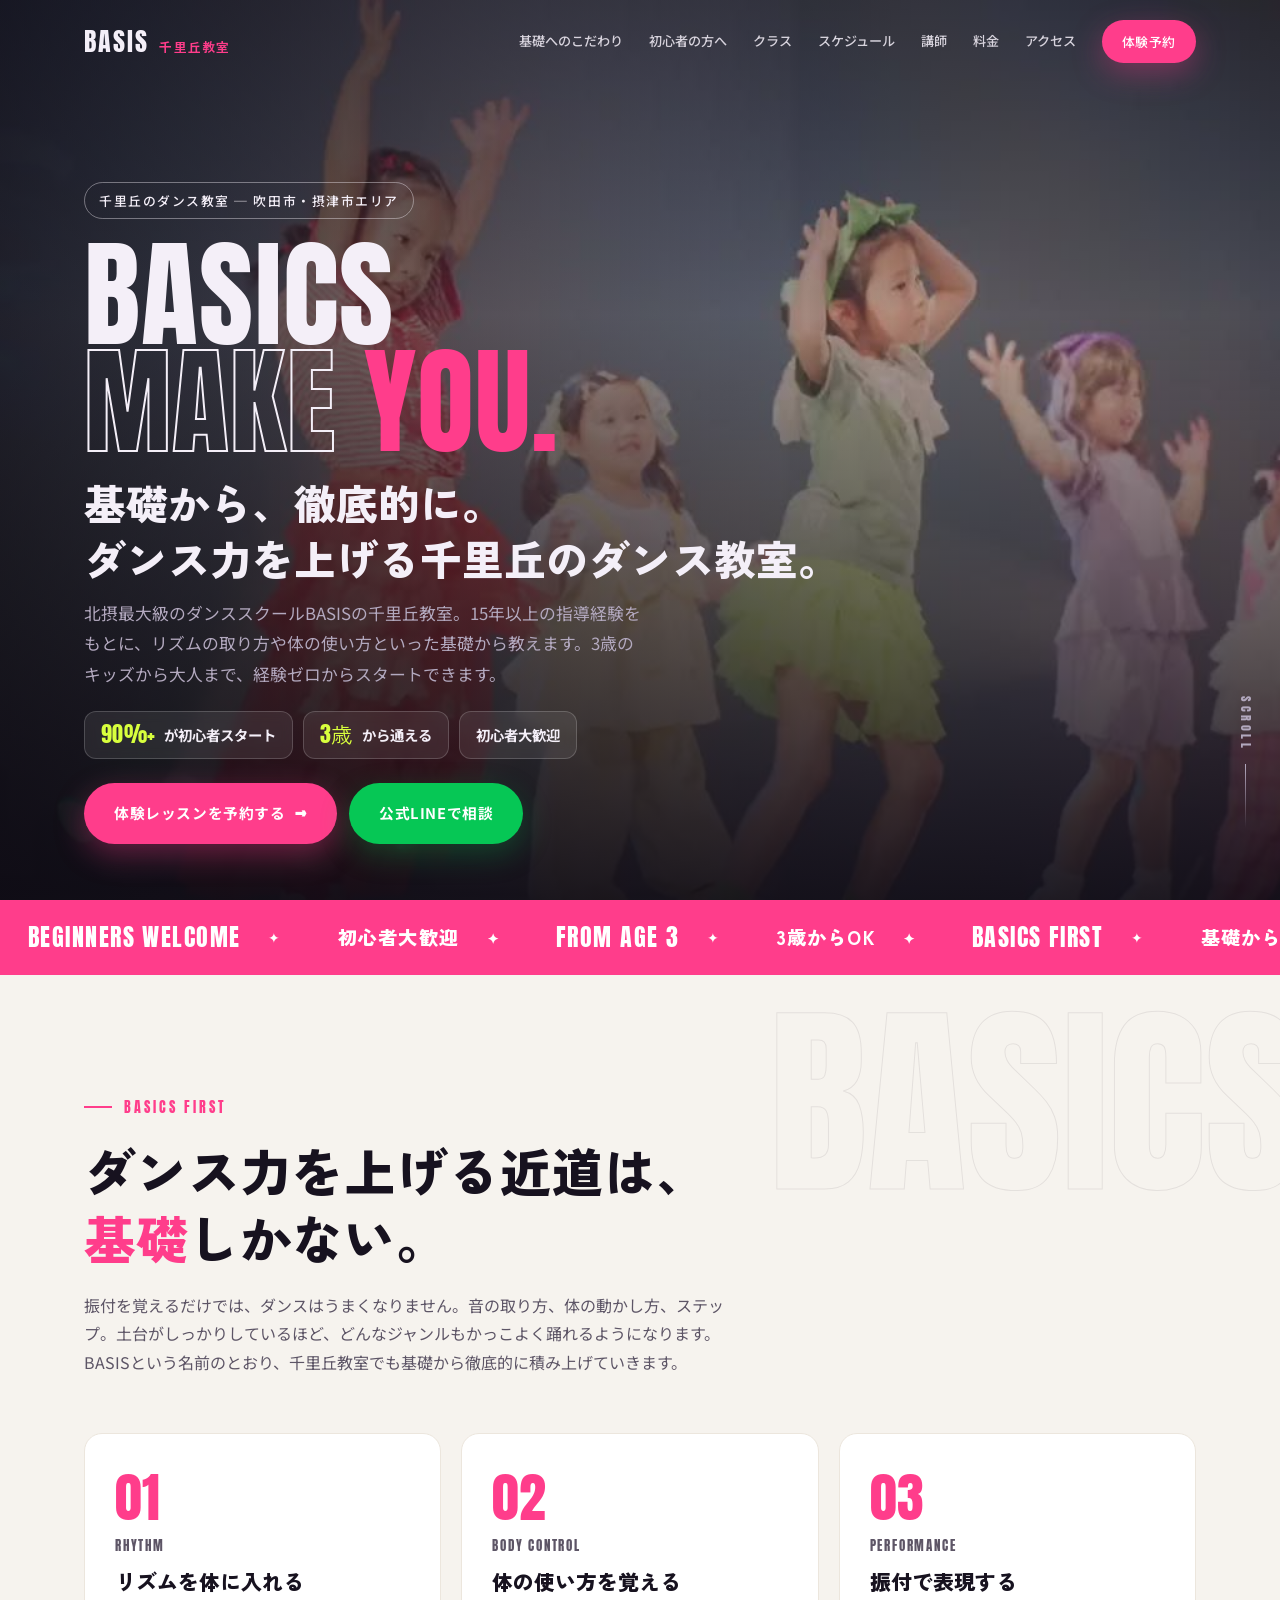
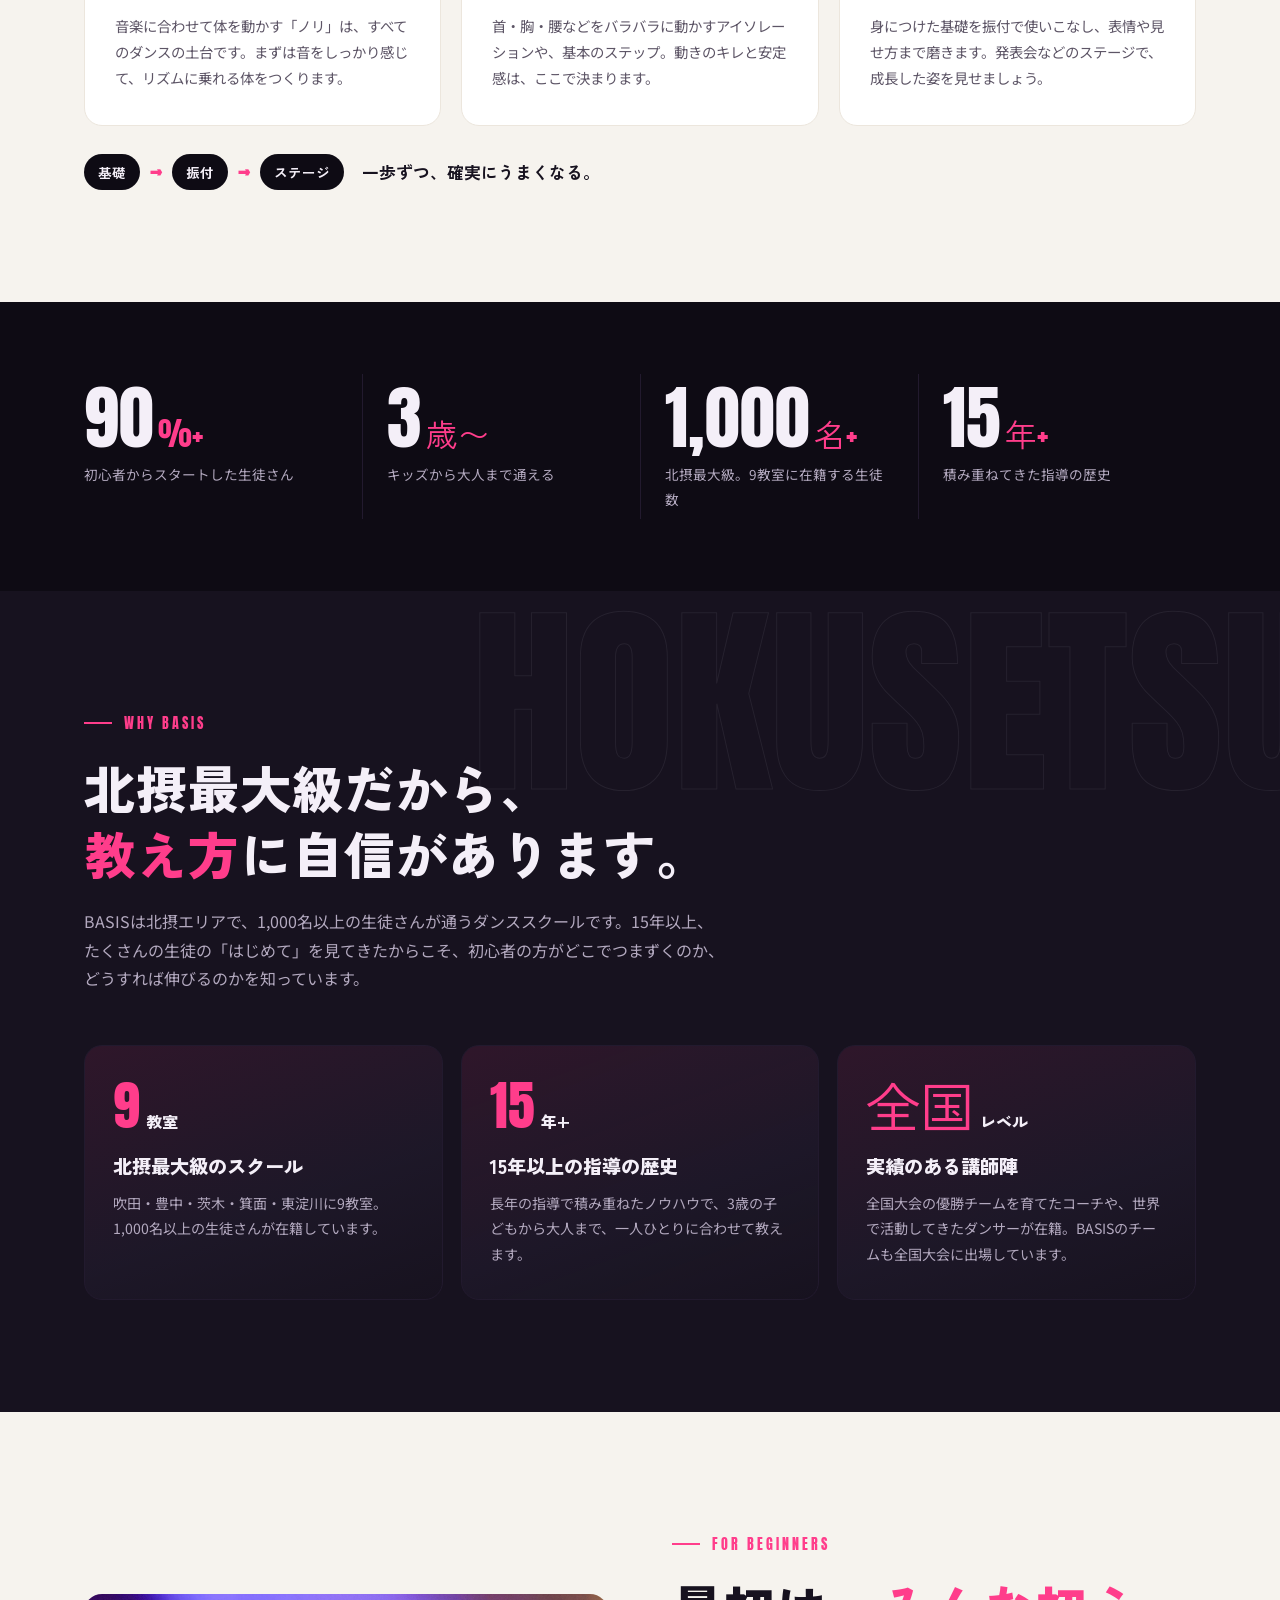
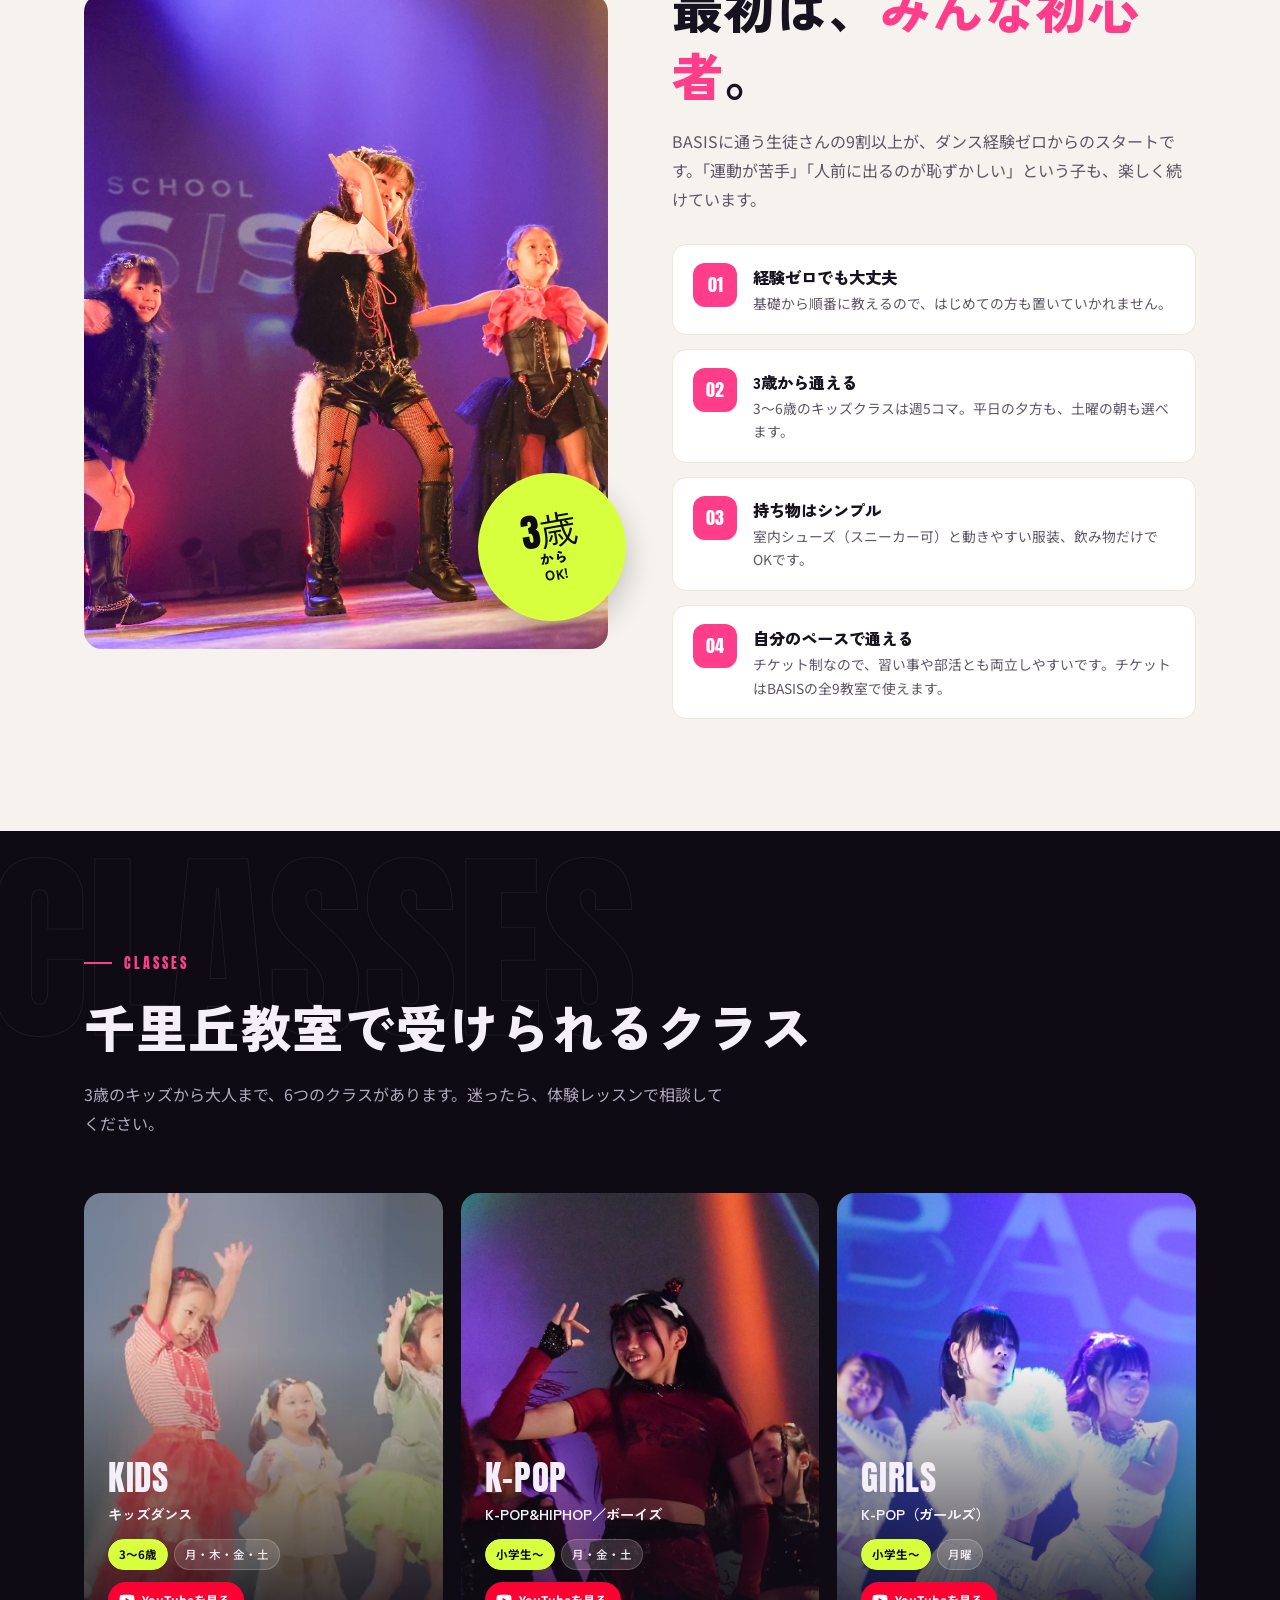
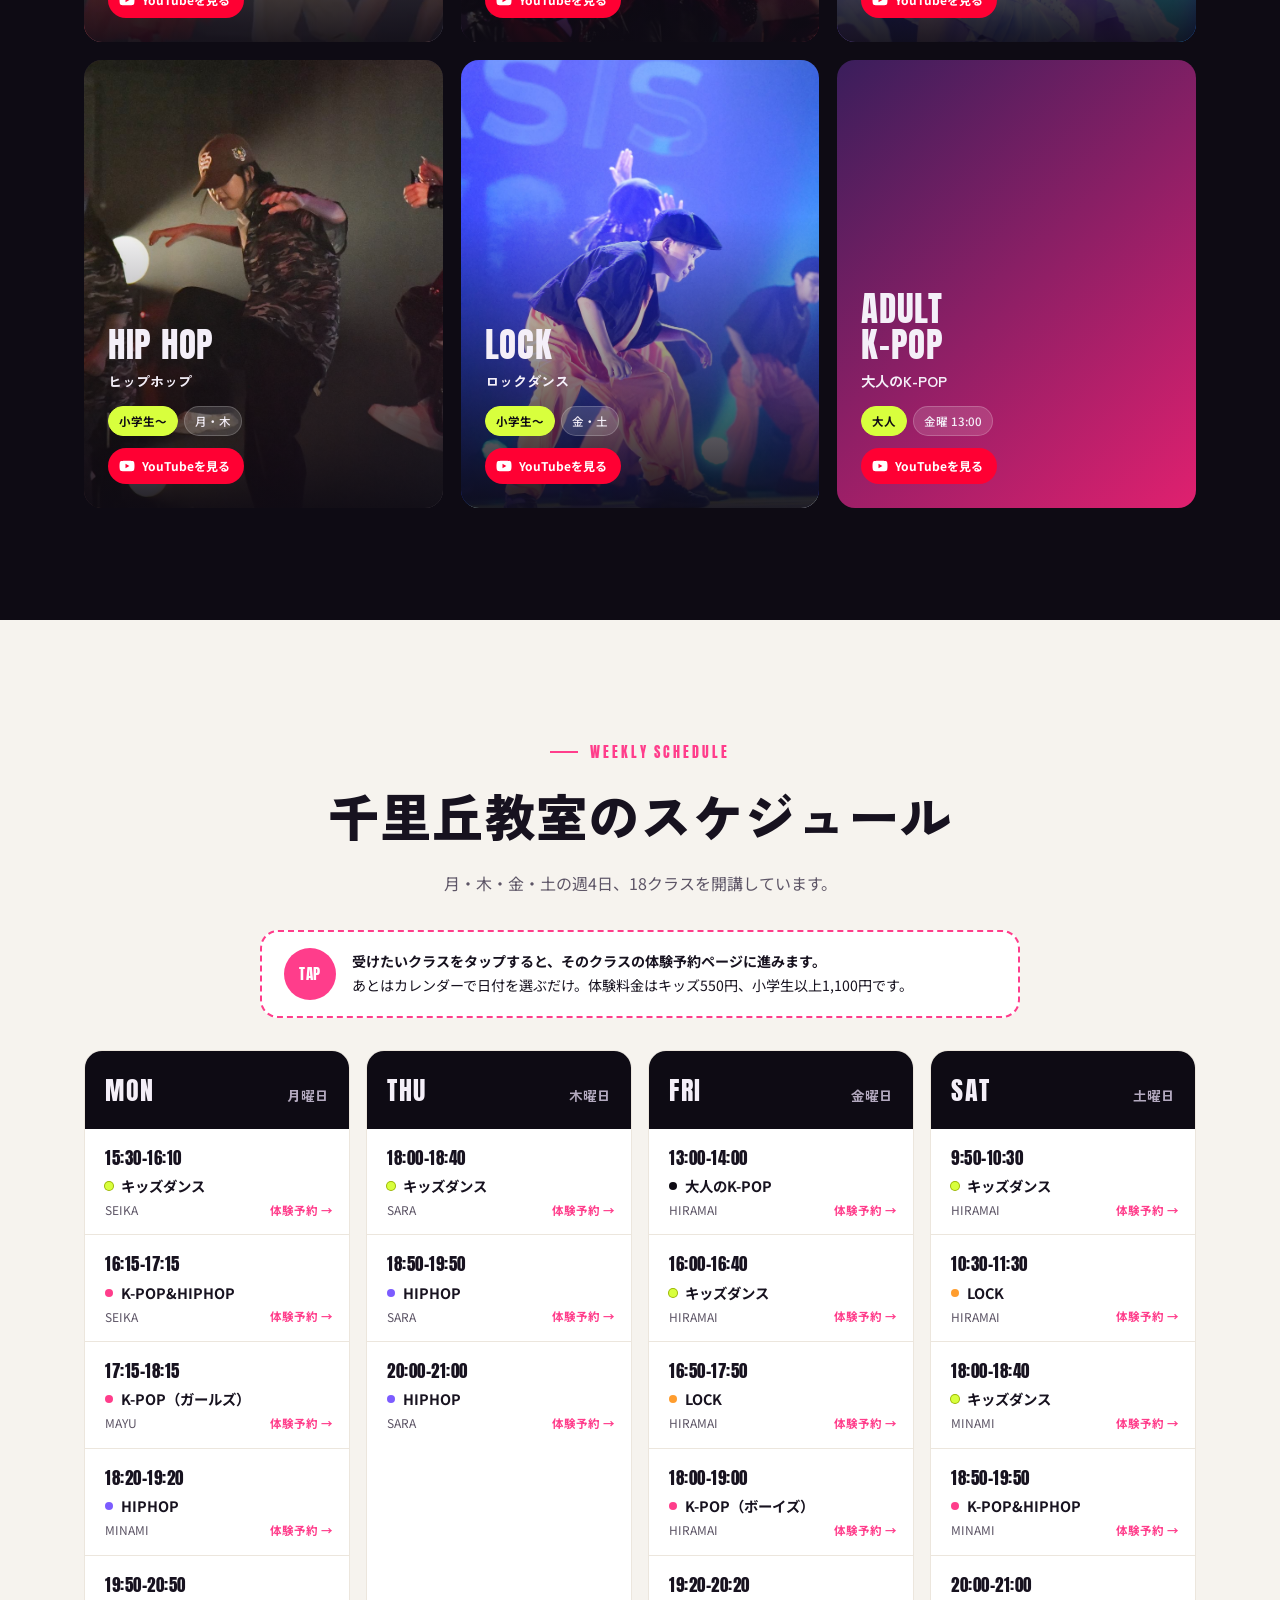
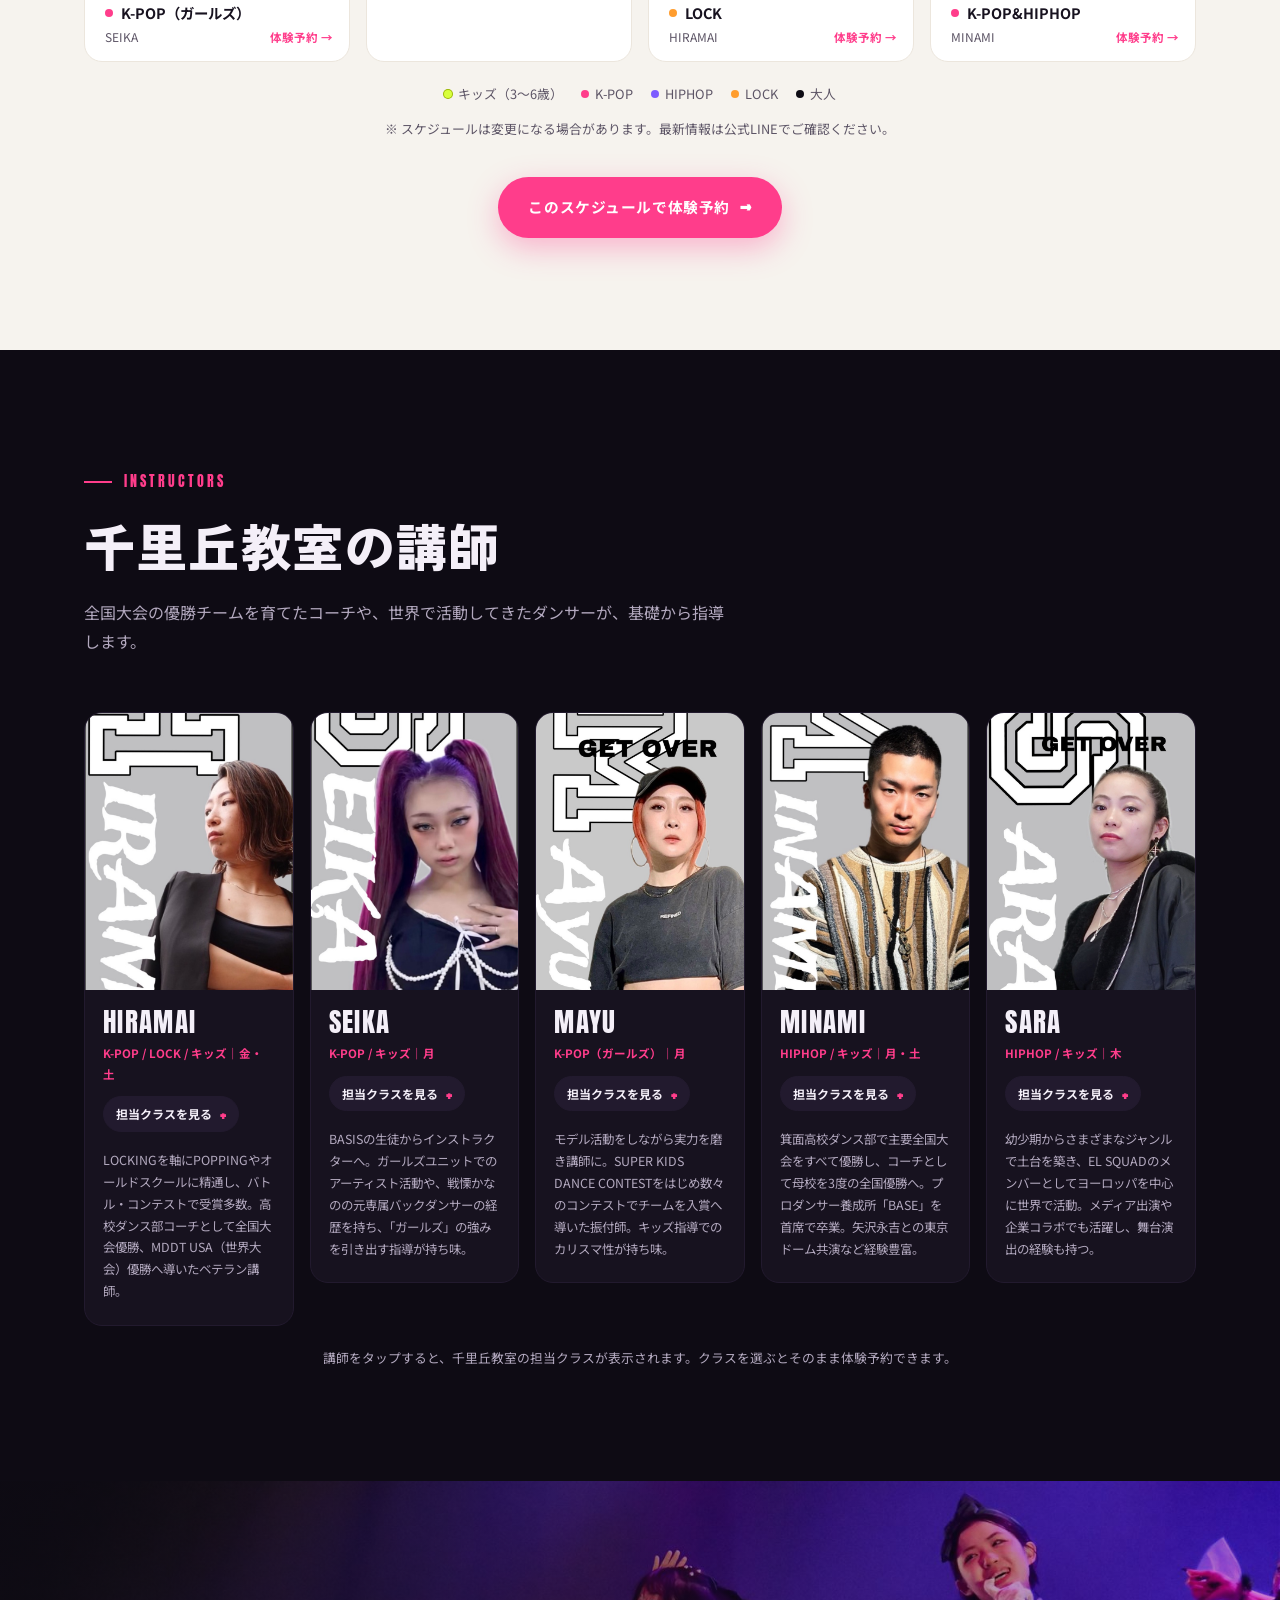
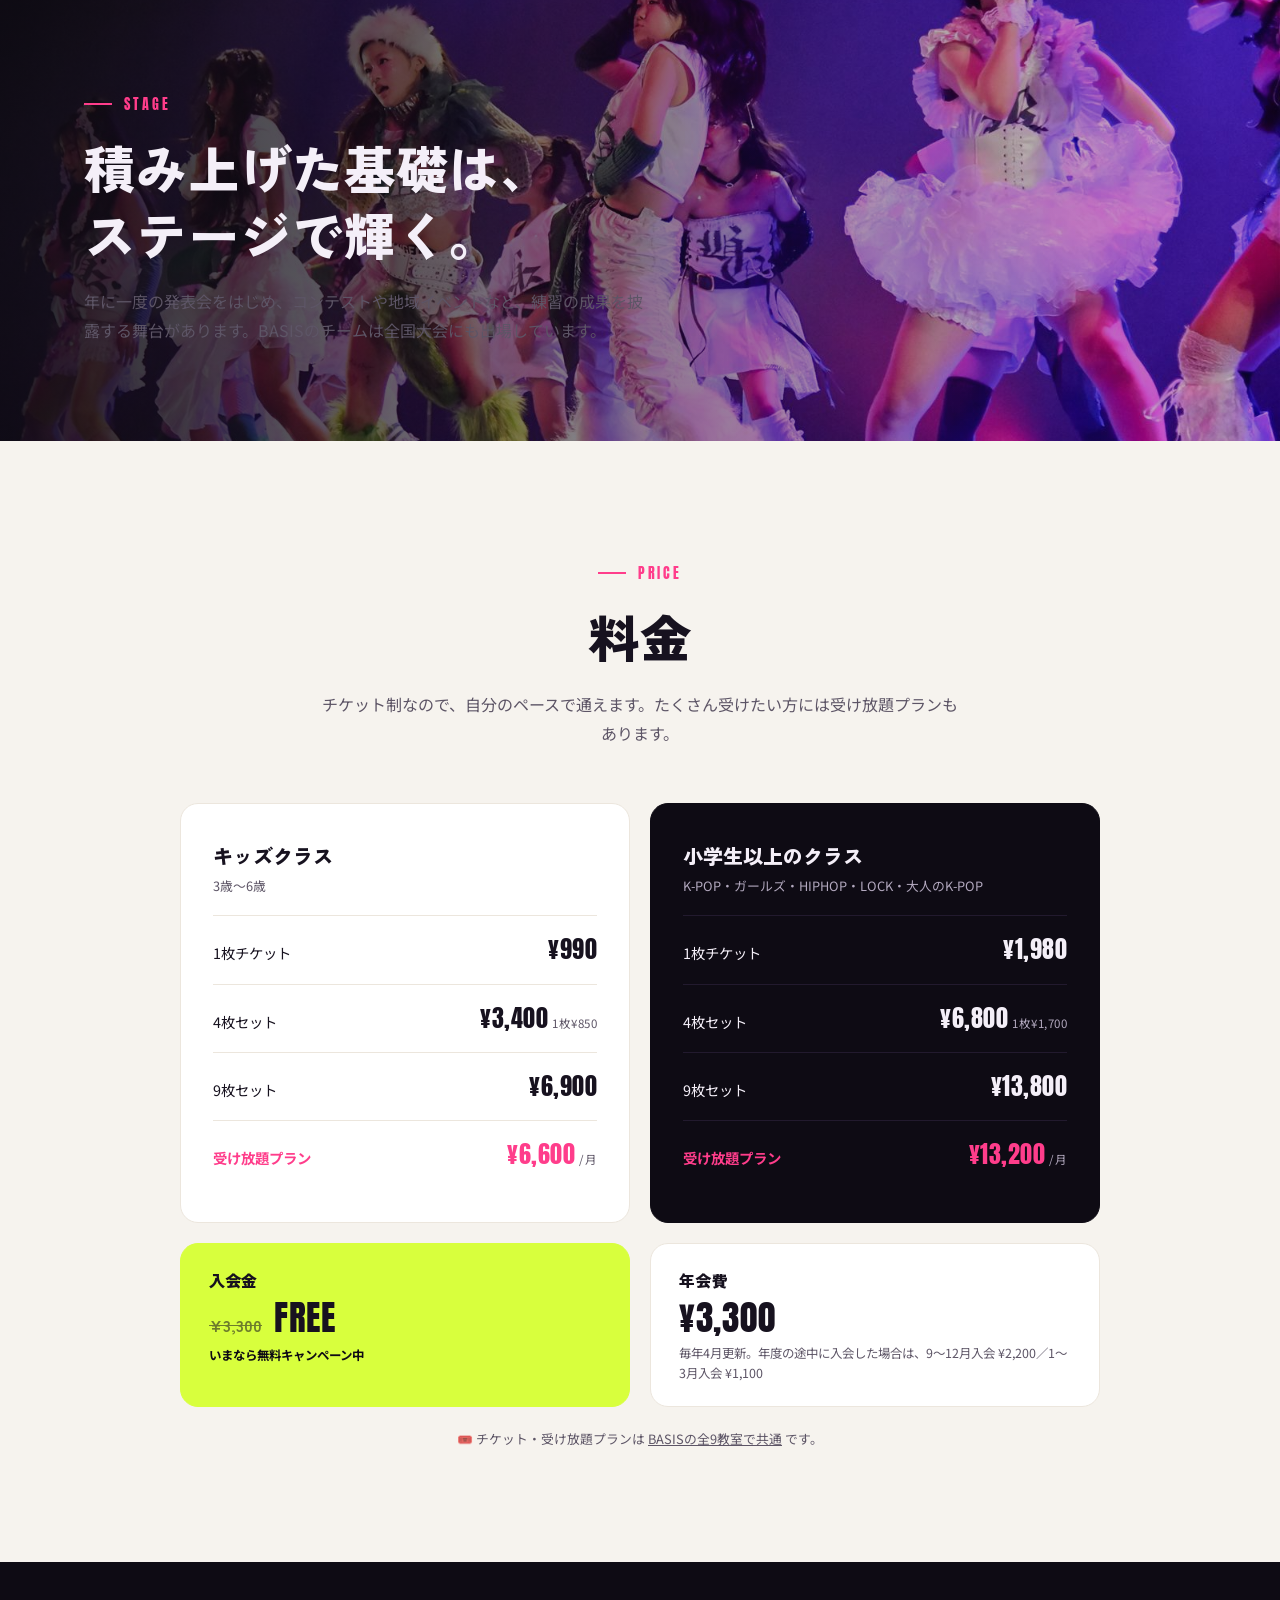
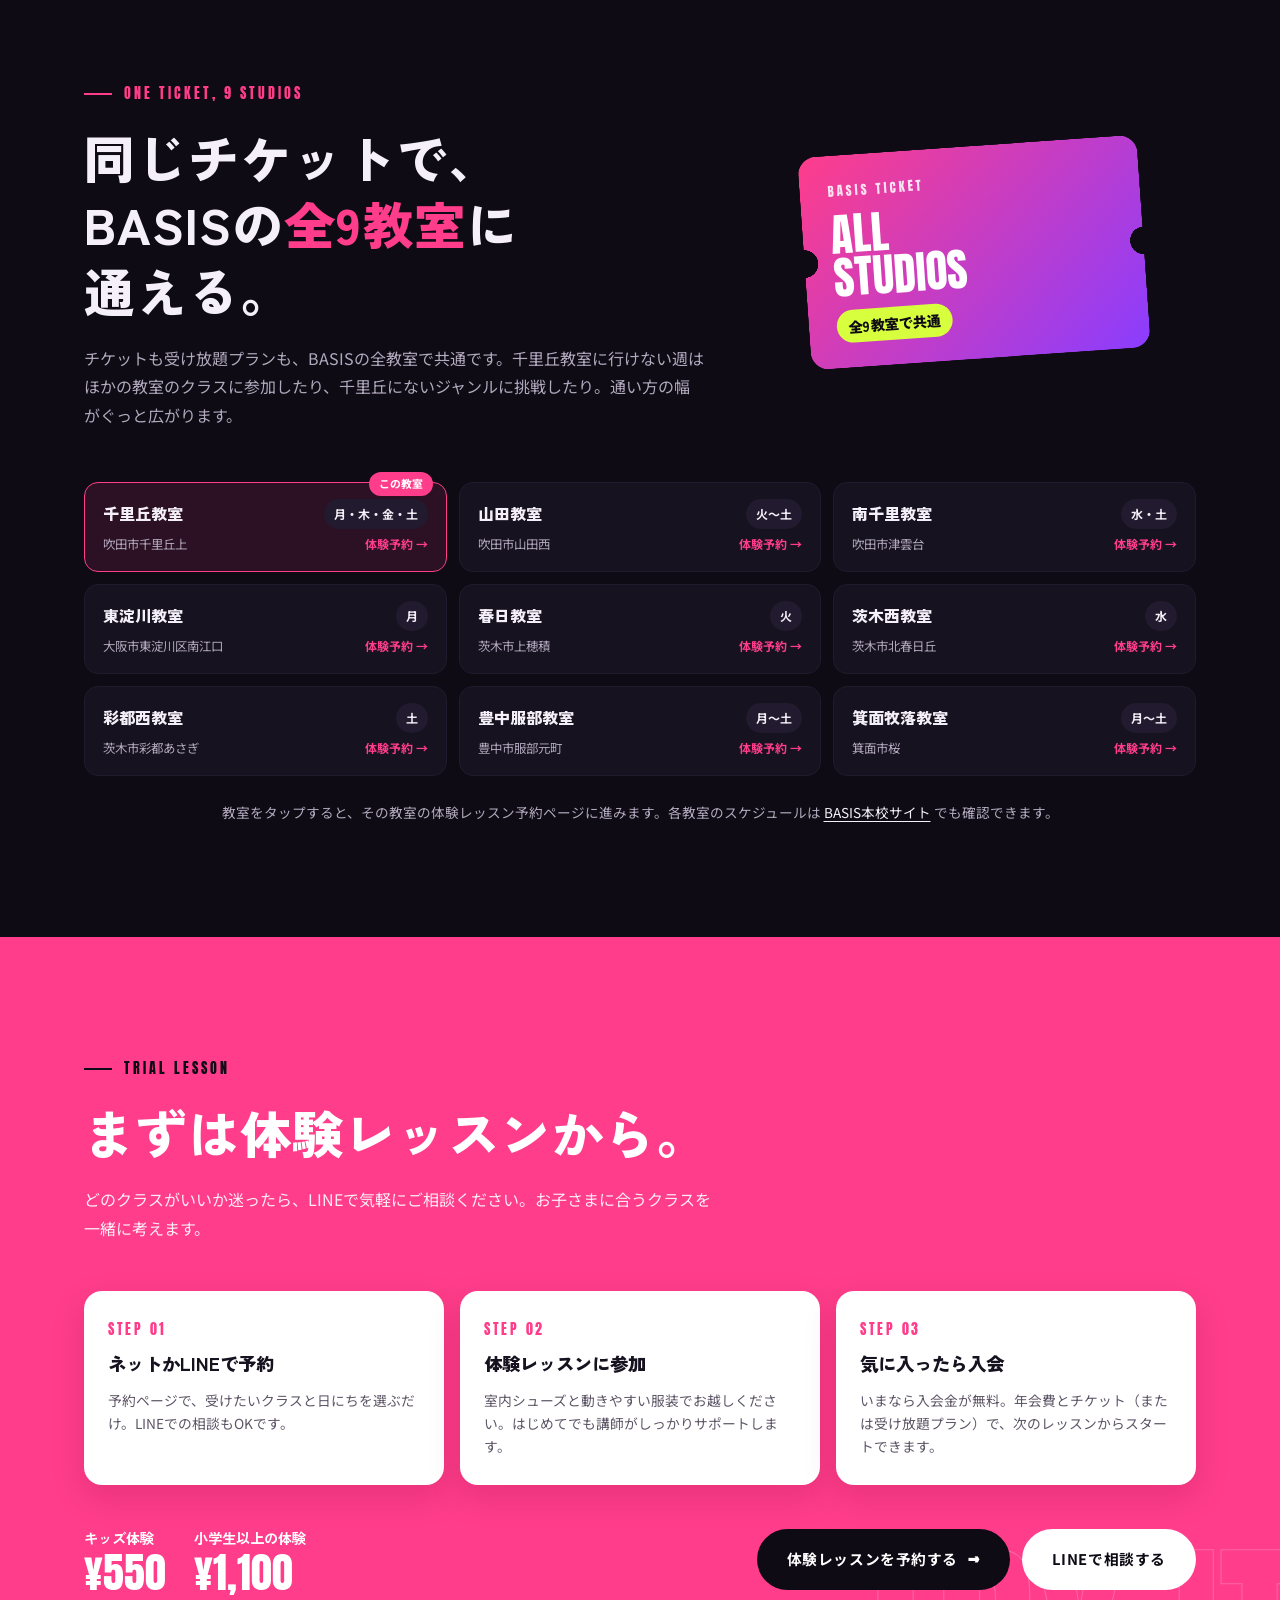
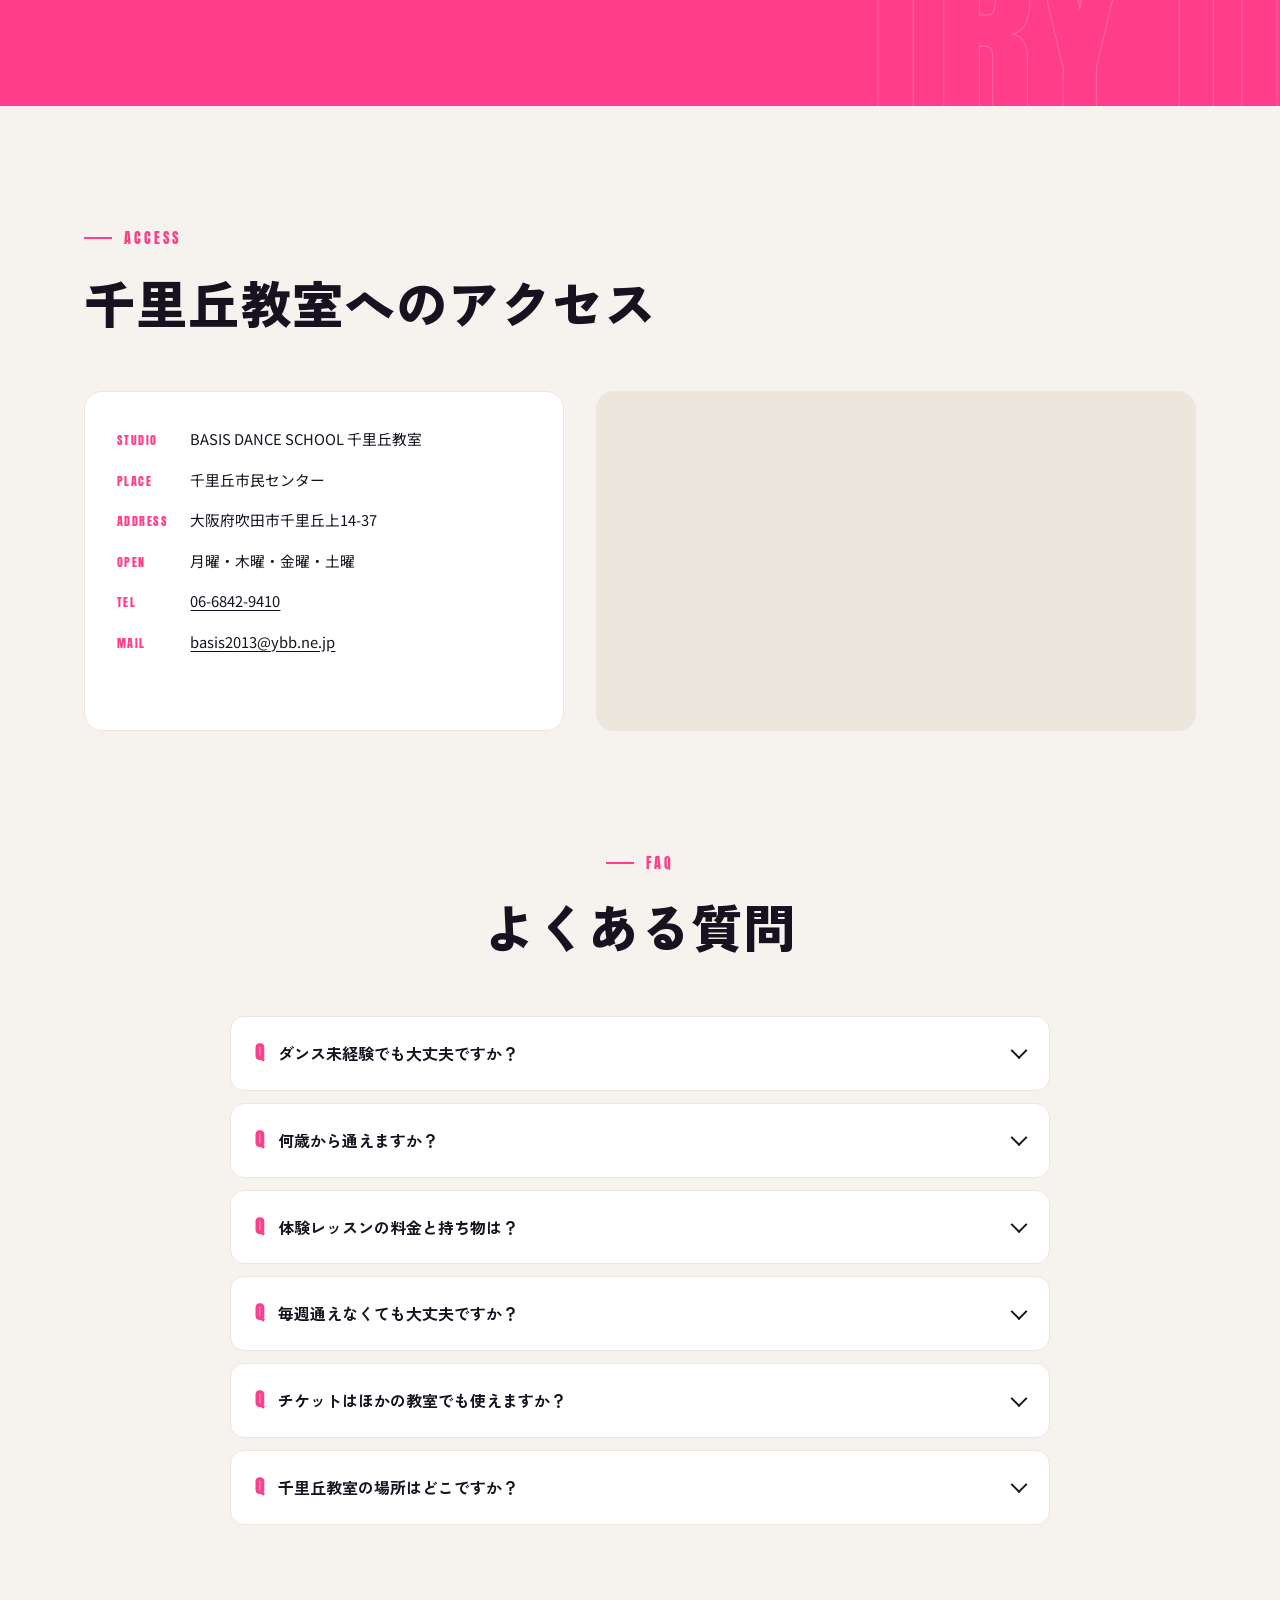
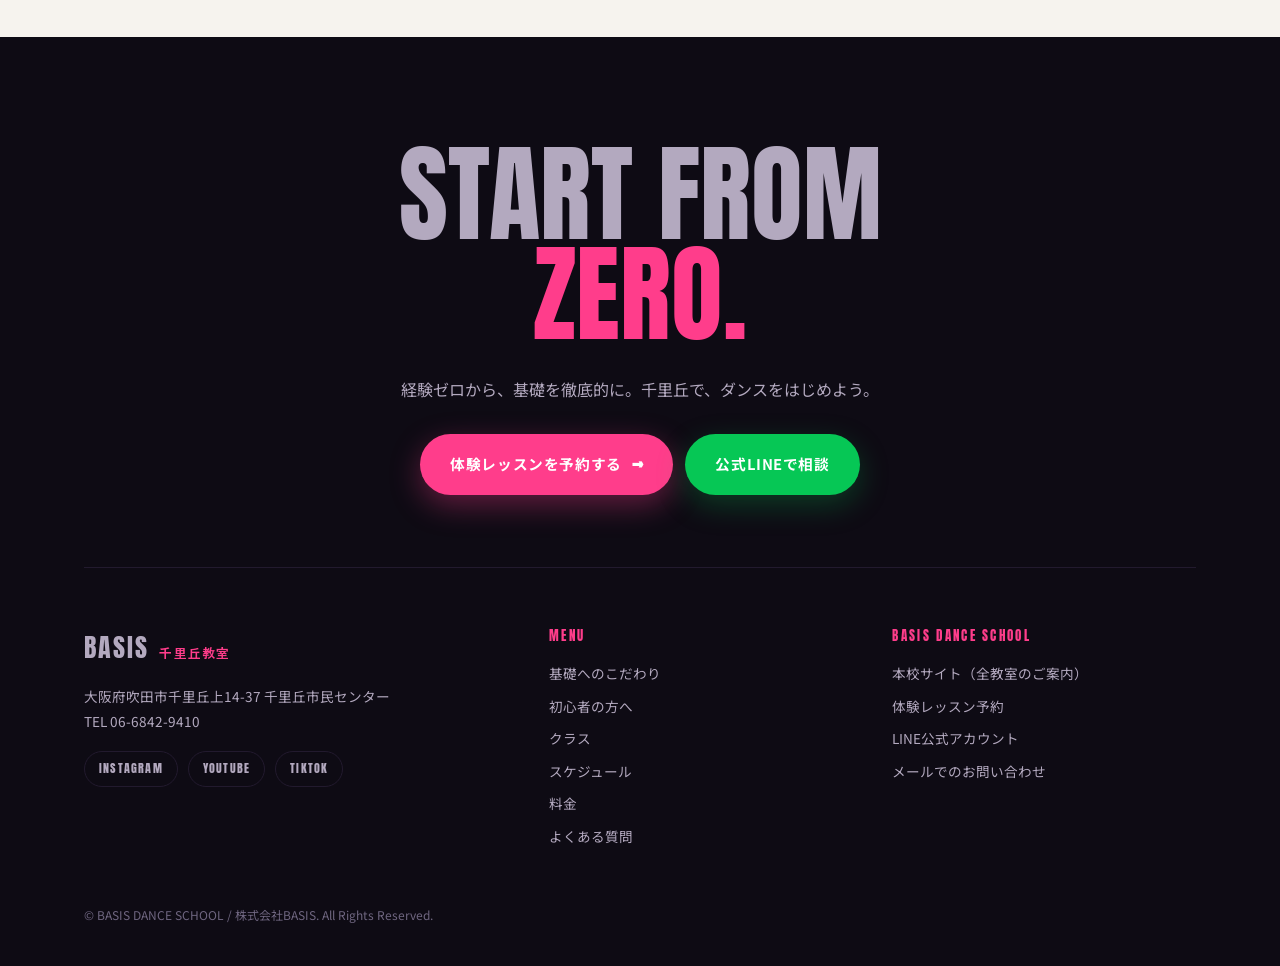
==== commit 3dd997fe: "Why BASISの説明文を更新 Co-Authored-By: Claude Opus 5.5 <noreply@anthropic.com>" ====
--- a/index.html
+++ b/index.html
@@ -200,7 +200,7 @@
     <div class="rv" style="position:relative;">
       <span class="eyebrow">Why BASIS</span>
       <h2 class="h2"><span class="nw">北摂最大級だから、</span><br><span class="nw"><span class="hl">教え方</span>に自信があります。</span></h2>
-      <p class="lead">BASISは北摂エリアに9教室、1,000名以上の生徒さんが通うダンススクールです。15年以上、たくさんの「はじめて」を見てきたからこそ、初心者がどこでつまずくのか、どうすればうまくなるのかを知っています。</p>
+      <p class="lead">BASISは北摂エリアで、1,000名以上の生徒さんが通うダンススクールです。15年以上、たくさんの生徒の「はじめて」を見てきたからこそ、初心者の方がどこでつまずくのか、どうすれば伸びるのかを知っています。</p>
     </div>
     <div class="trust-grid">
       <div class="trust-card rv">
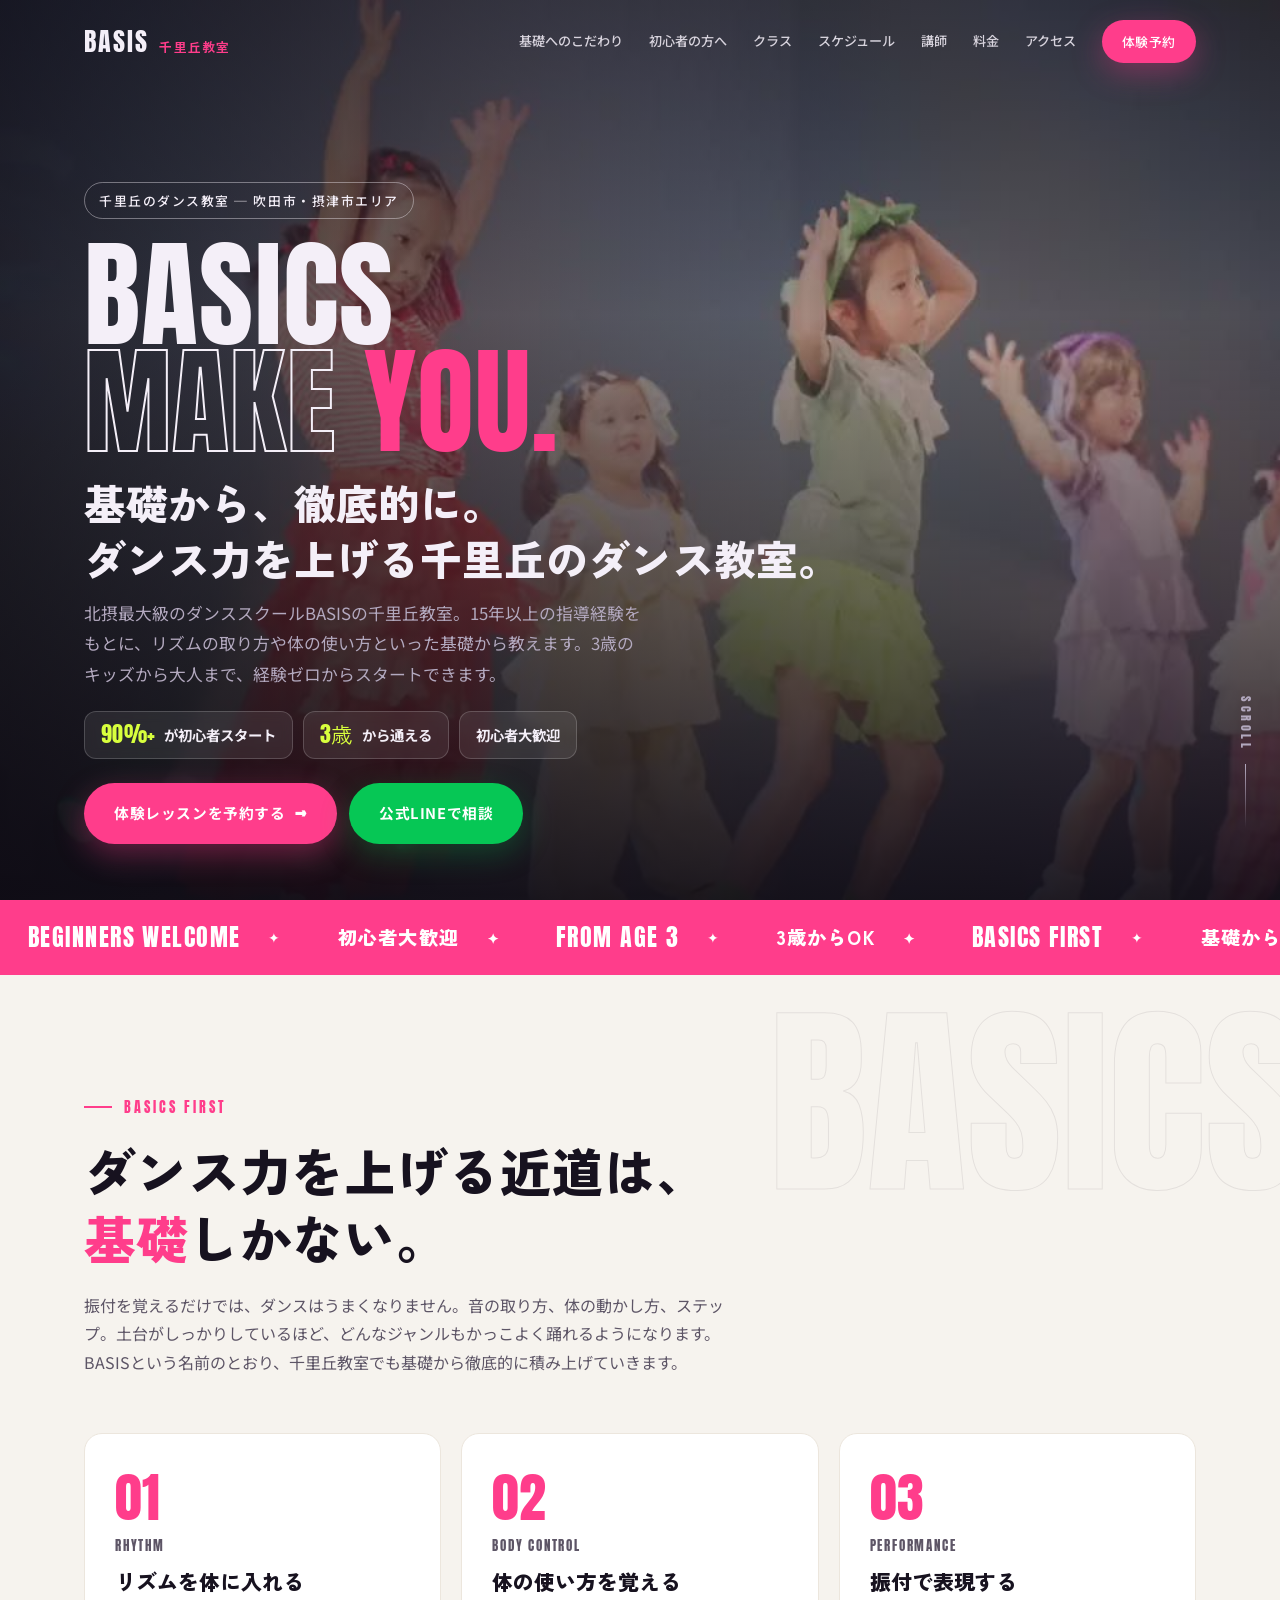
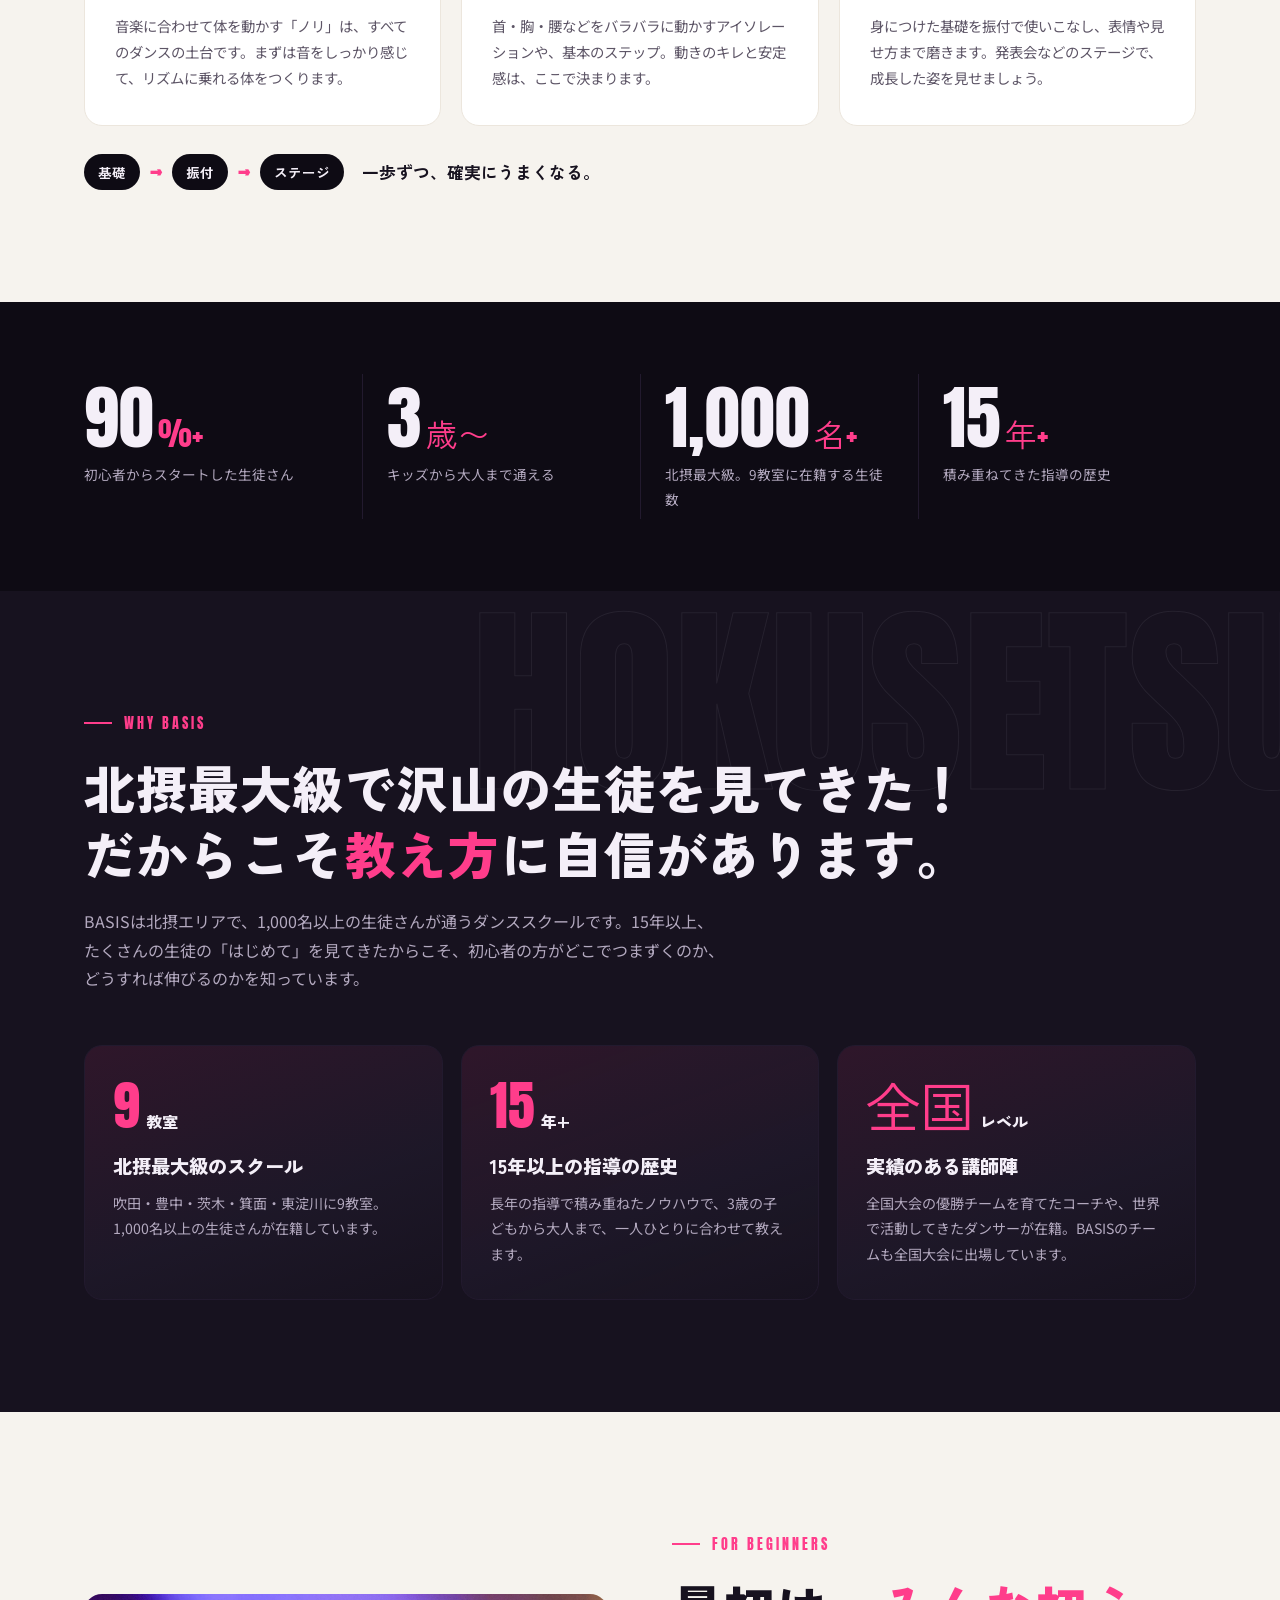
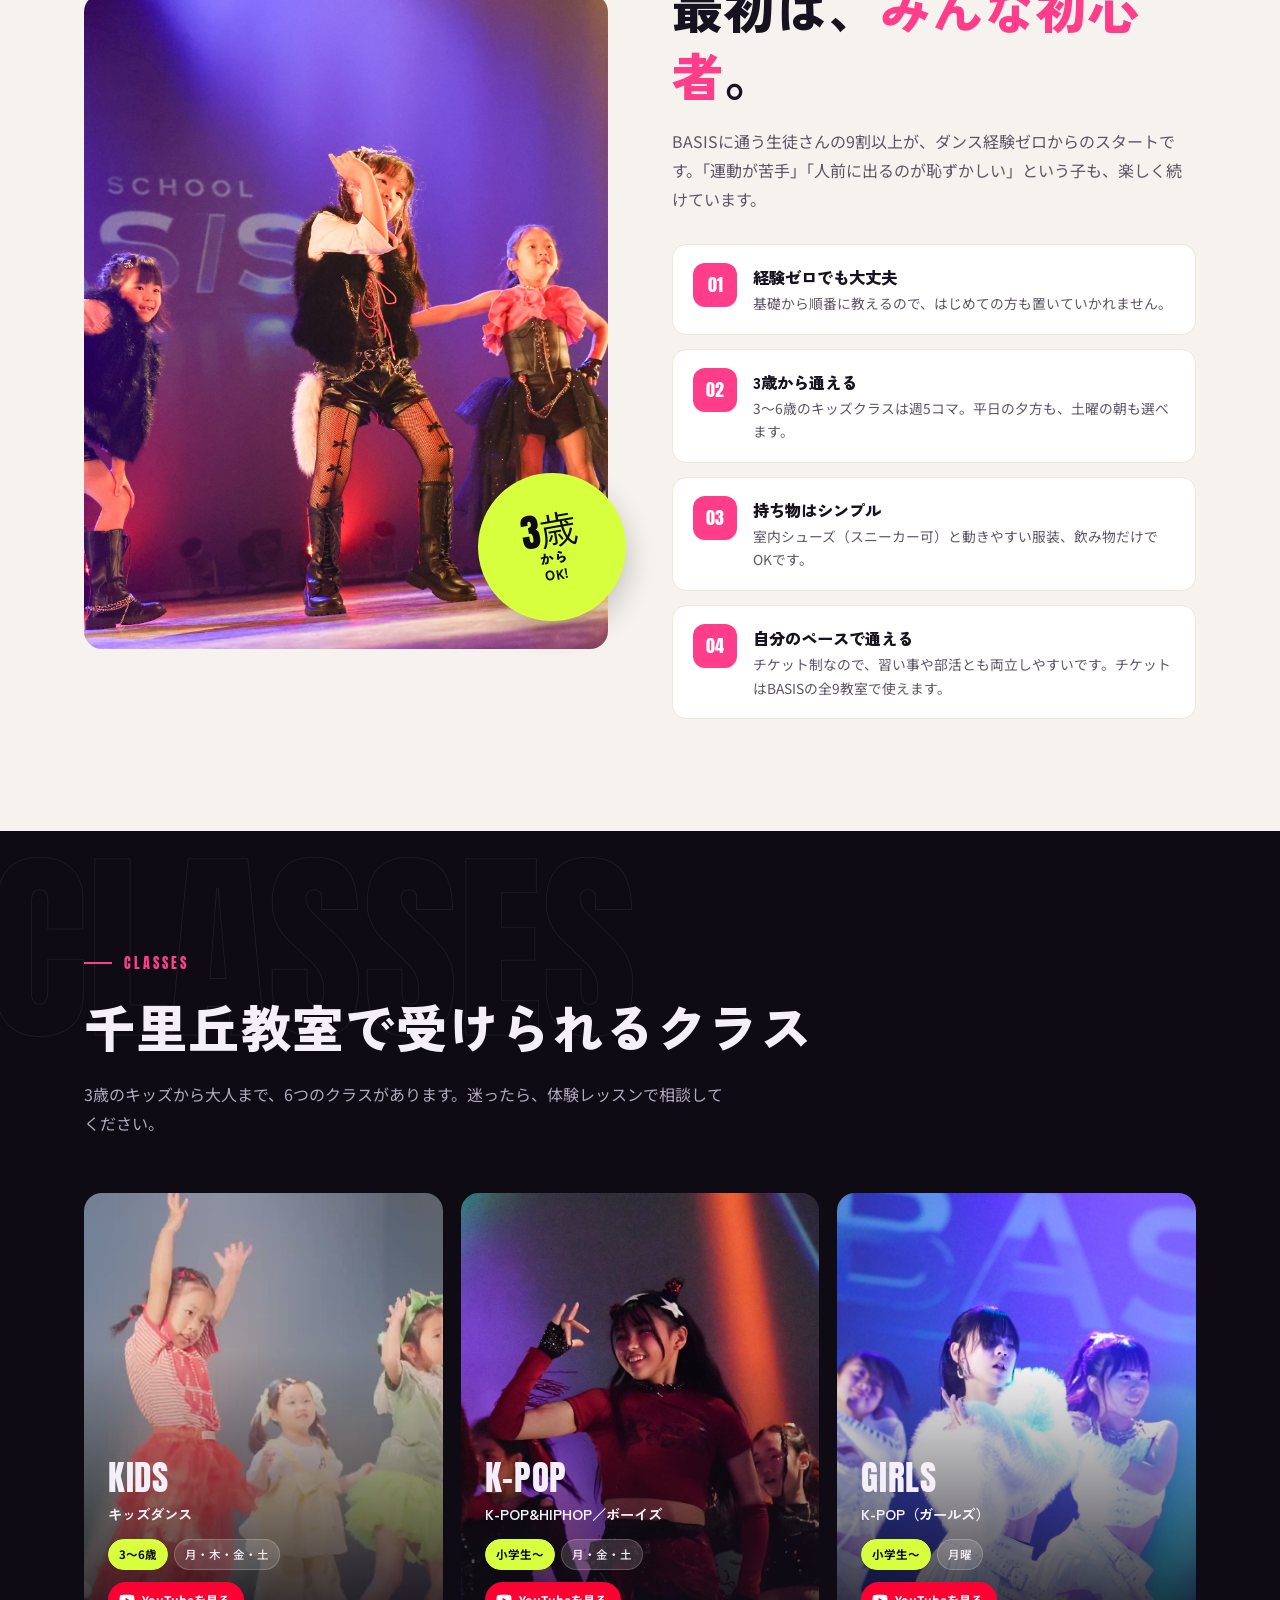
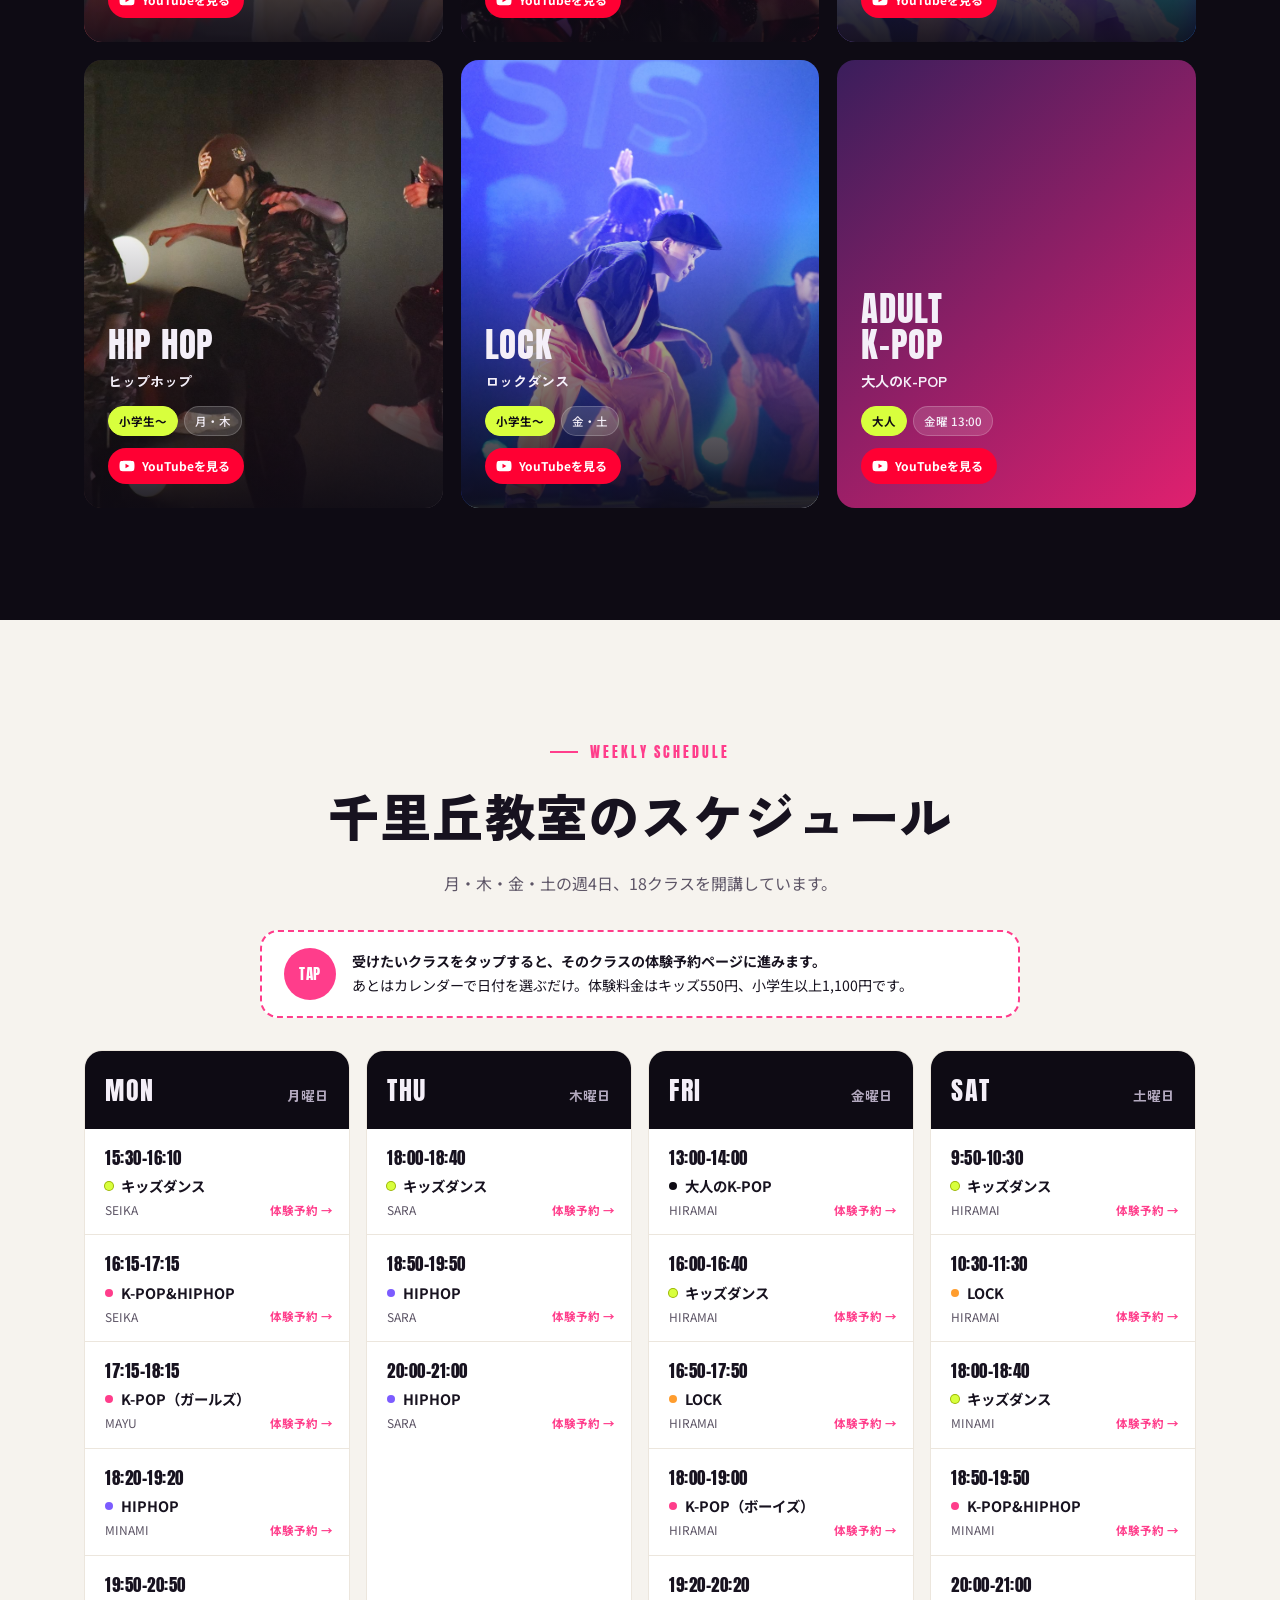
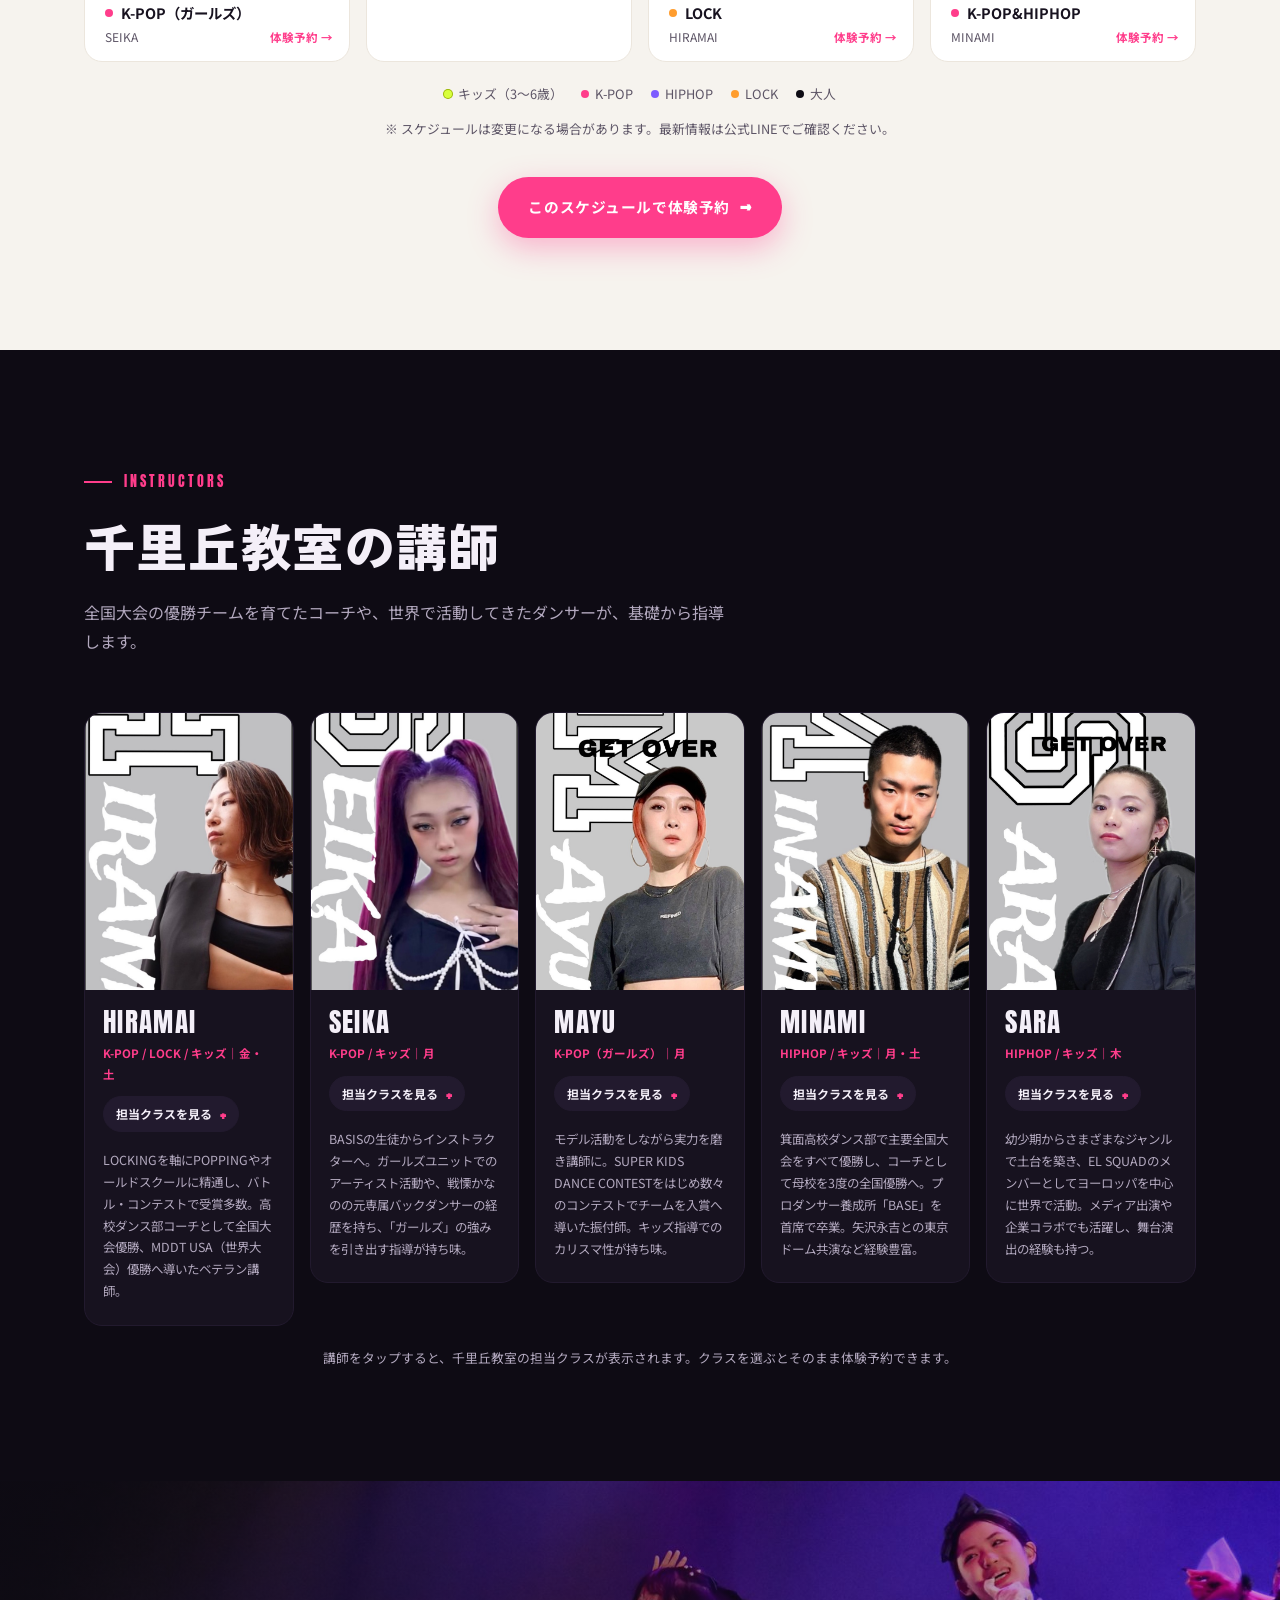
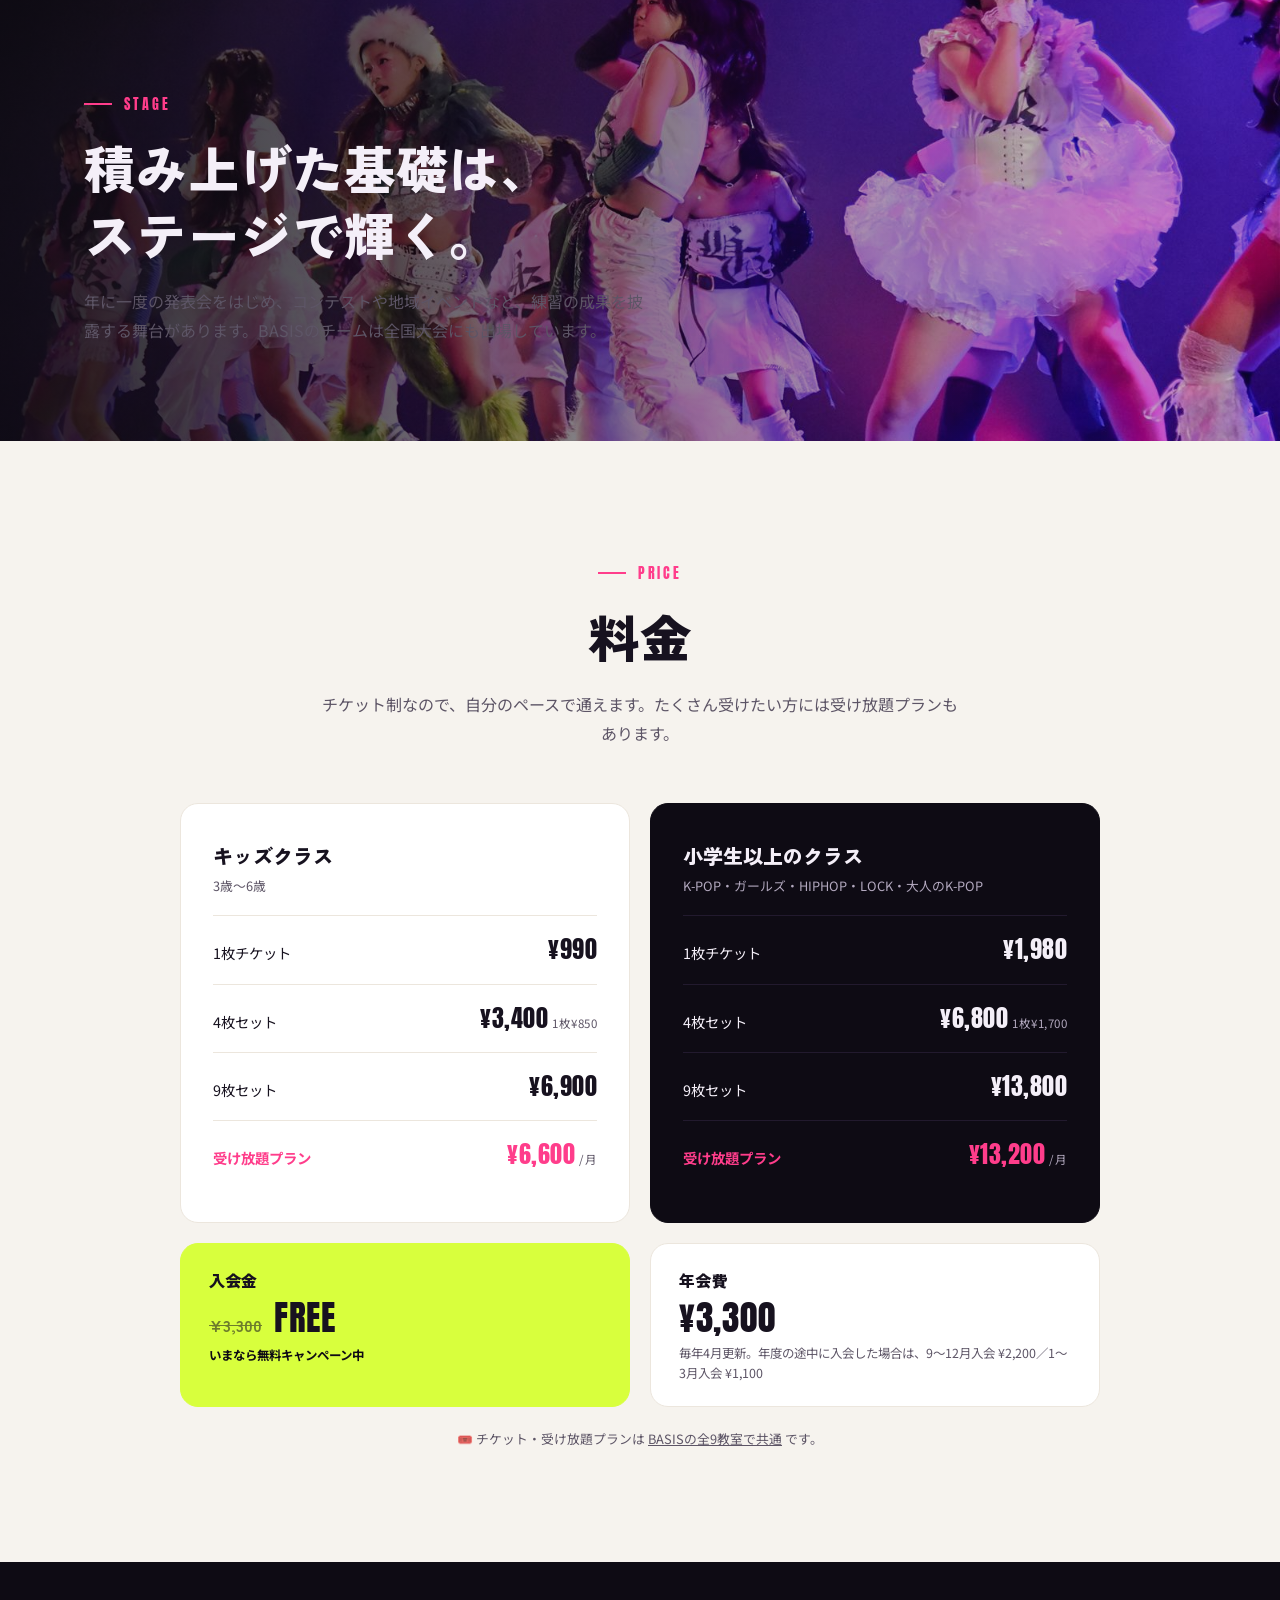
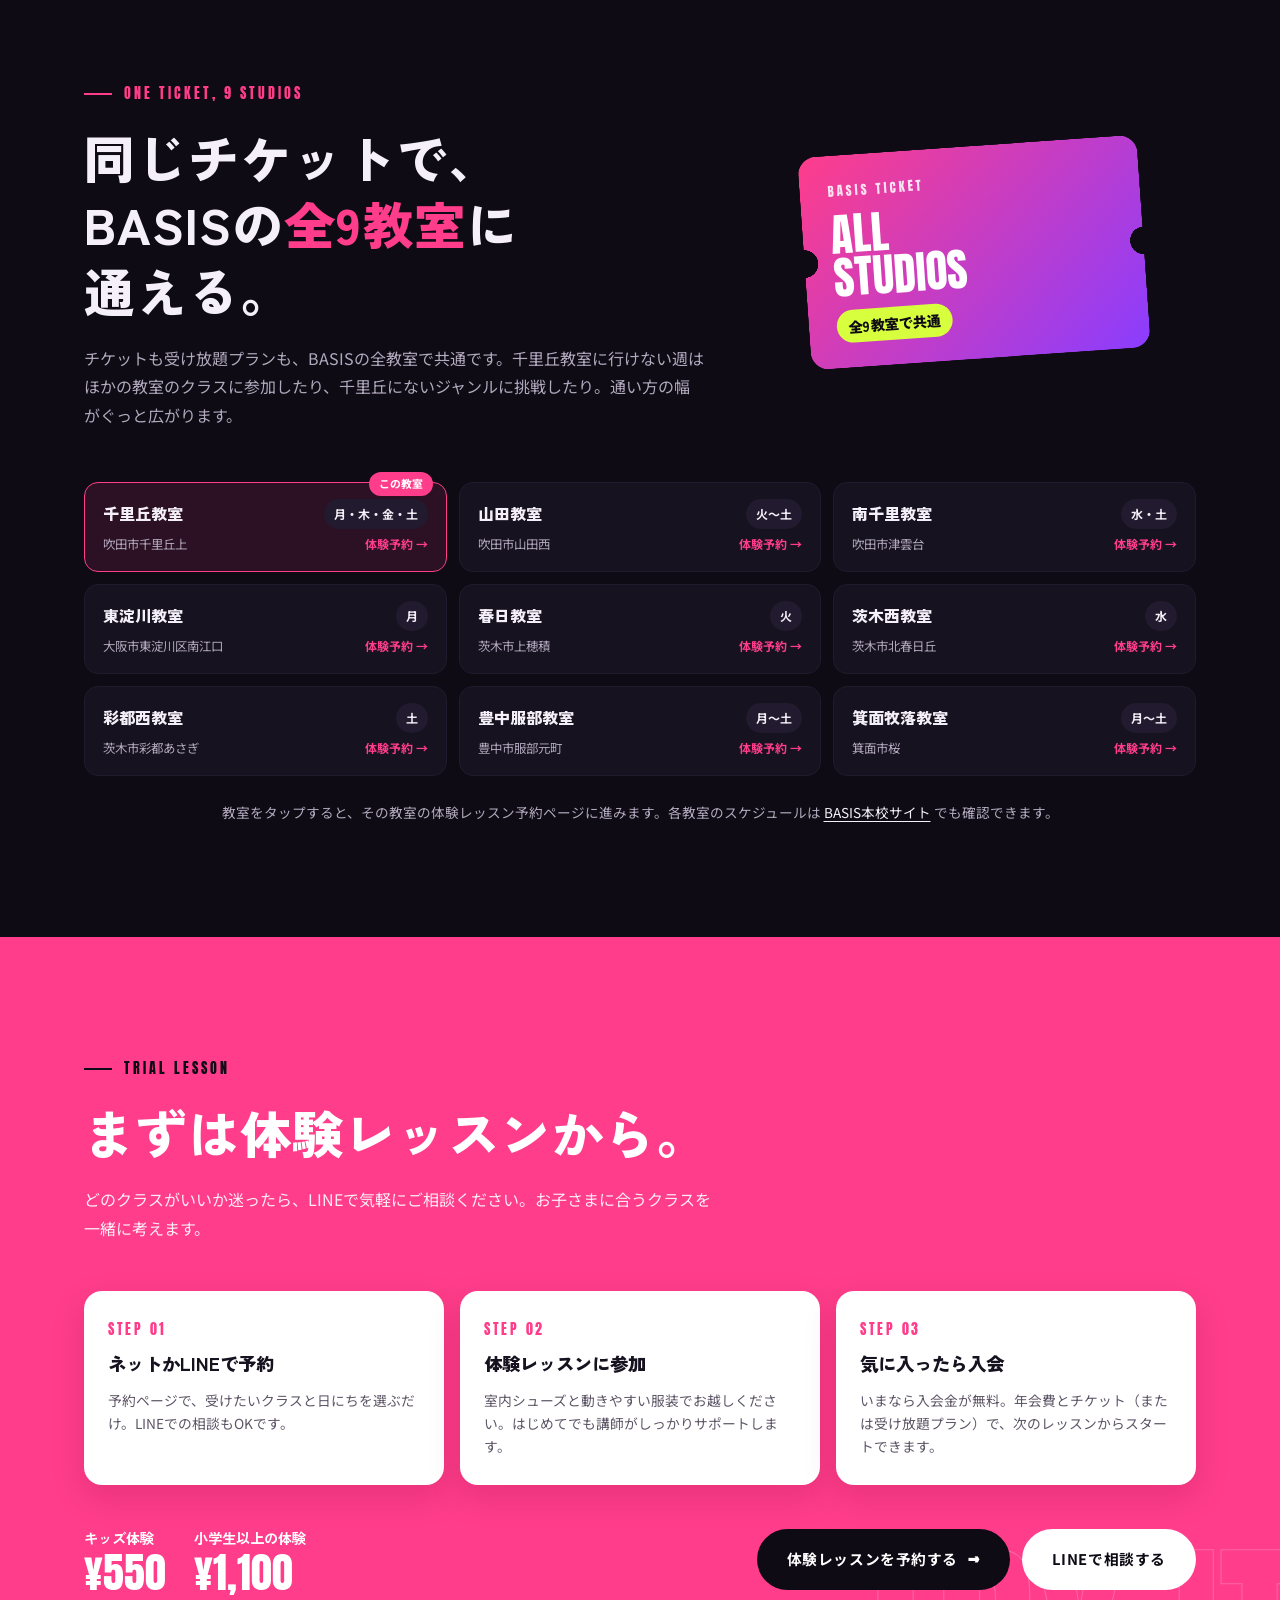
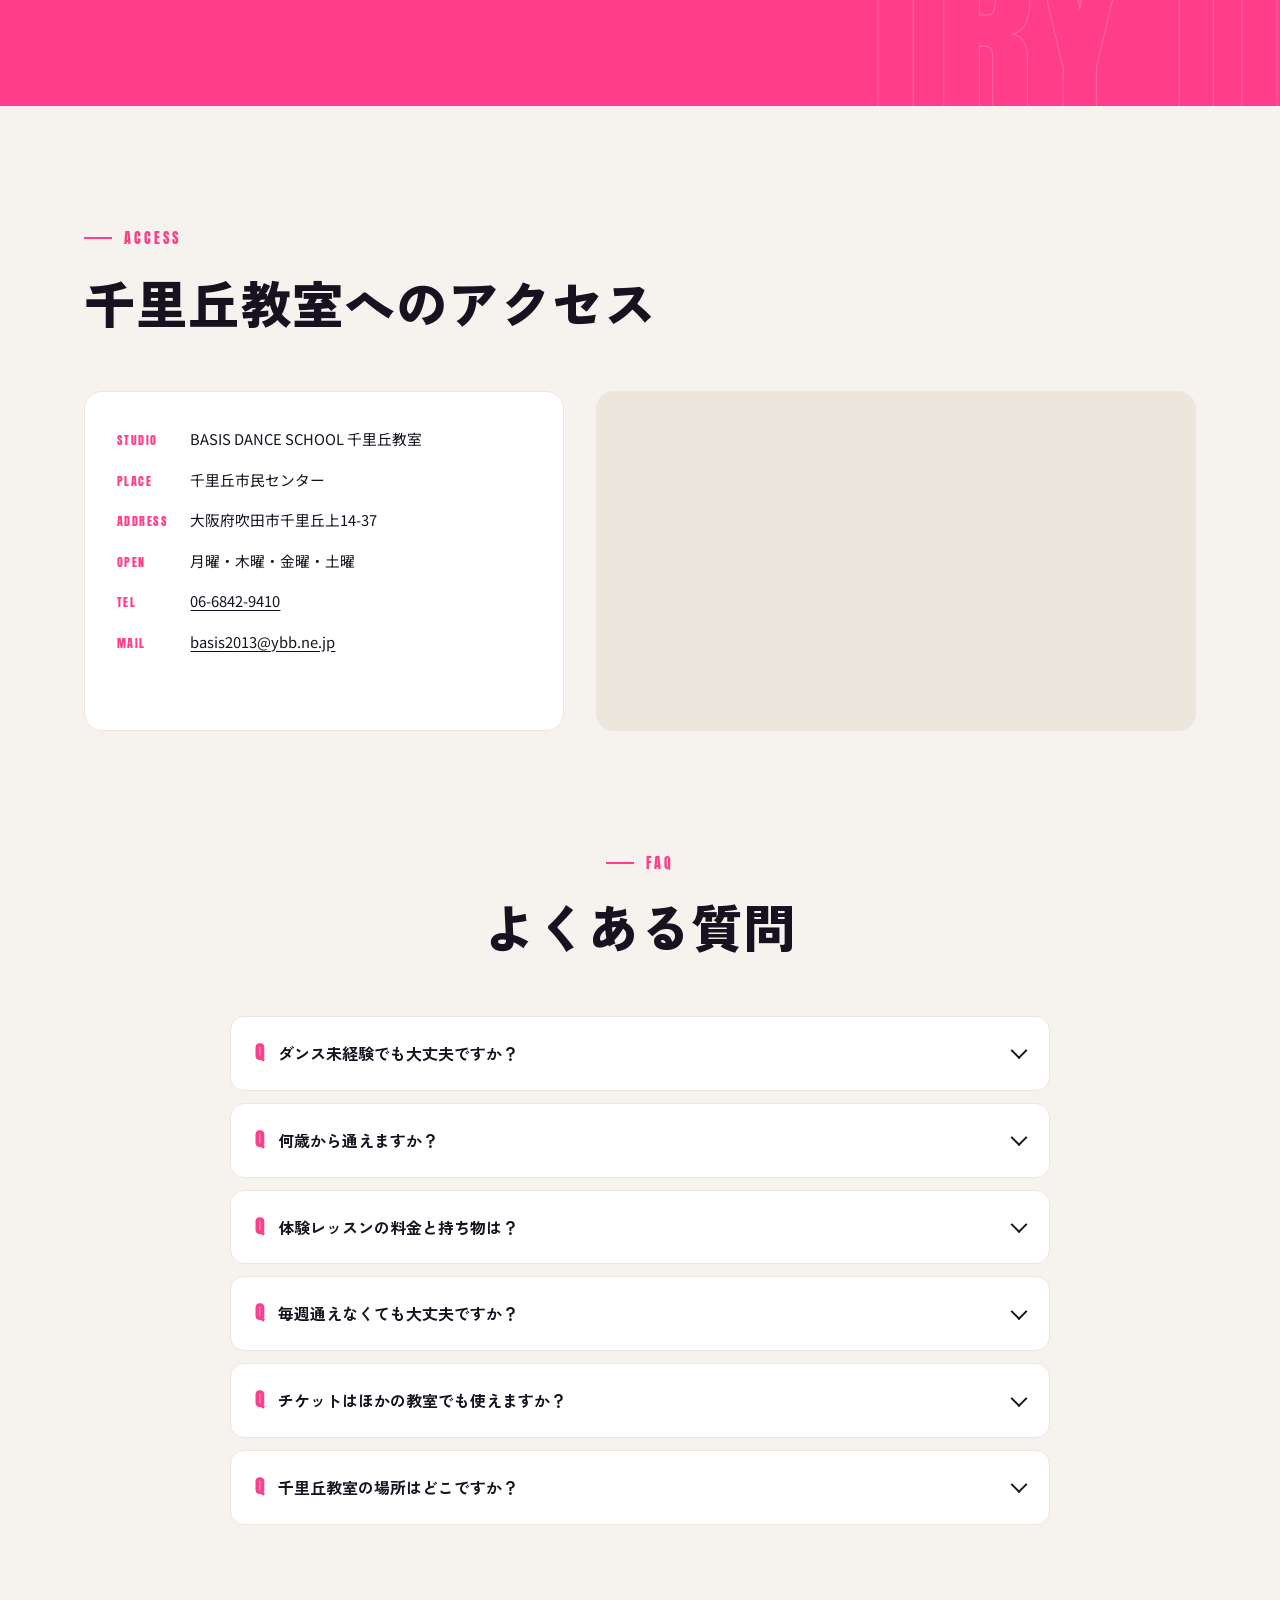
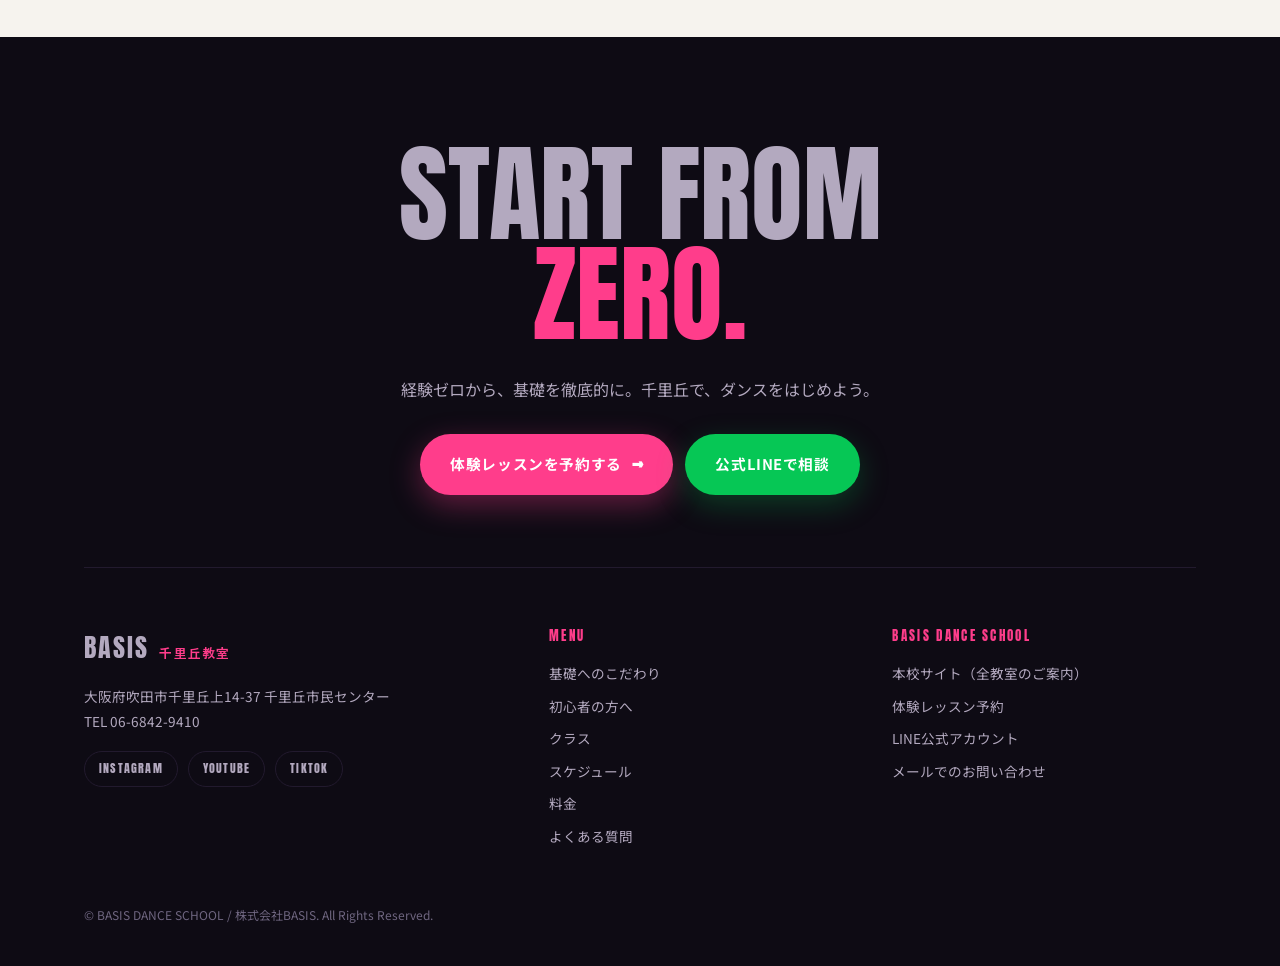
==== commit 36937bc3: "Why BASISの見出しを「北摂最大級で沢山の生徒を見てきた！だからこそ教え方に自信があります。」に変更 Co-Authored-By: Claude Opus 5.5 <noreply@anthr" ====
--- a/index.html
+++ b/index.html
@@ -199,7 +199,7 @@
   <div class="container">
     <div class="rv" style="position:relative;">
       <span class="eyebrow">Why BASIS</span>
-      <h2 class="h2"><span class="nw">北摂最大級だから、</span><br><span class="nw"><span class="hl">教え方</span>に自信があります。</span></h2>
+      <h2 class="h2"><span class="nw">北摂最大級で</span><span class="nw">沢山の生徒を見てきた！</span><br><span class="nw">だからこそ</span><span class="nw"><span class="hl">教え方</span>に自信があります。</span></h2>
       <p class="lead">BASISは北摂エリアで、1,000名以上の生徒さんが通うダンススクールです。15年以上、たくさんの生徒の「はじめて」を見てきたからこそ、初心者の方がどこでつまずくのか、どうすれば伸びるのかを知っています。</p>
     </div>
     <div class="trust-grid">
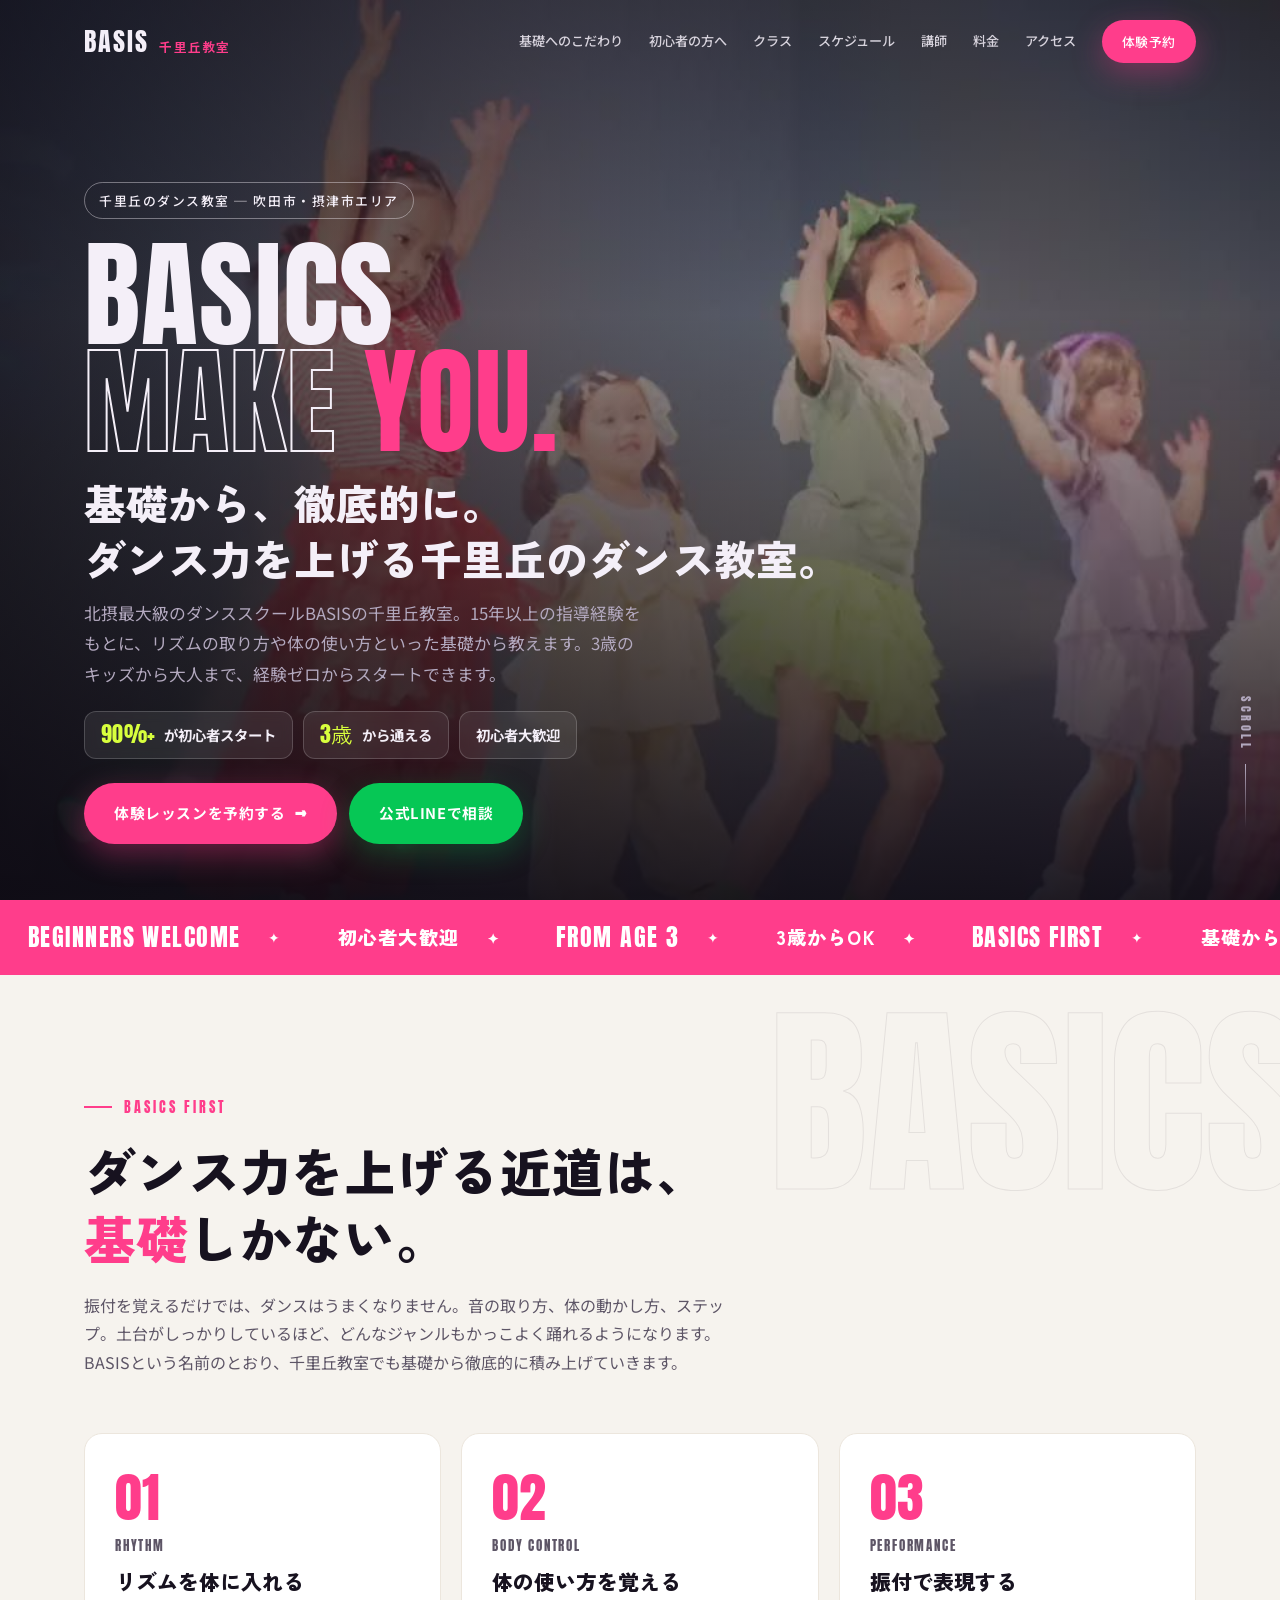
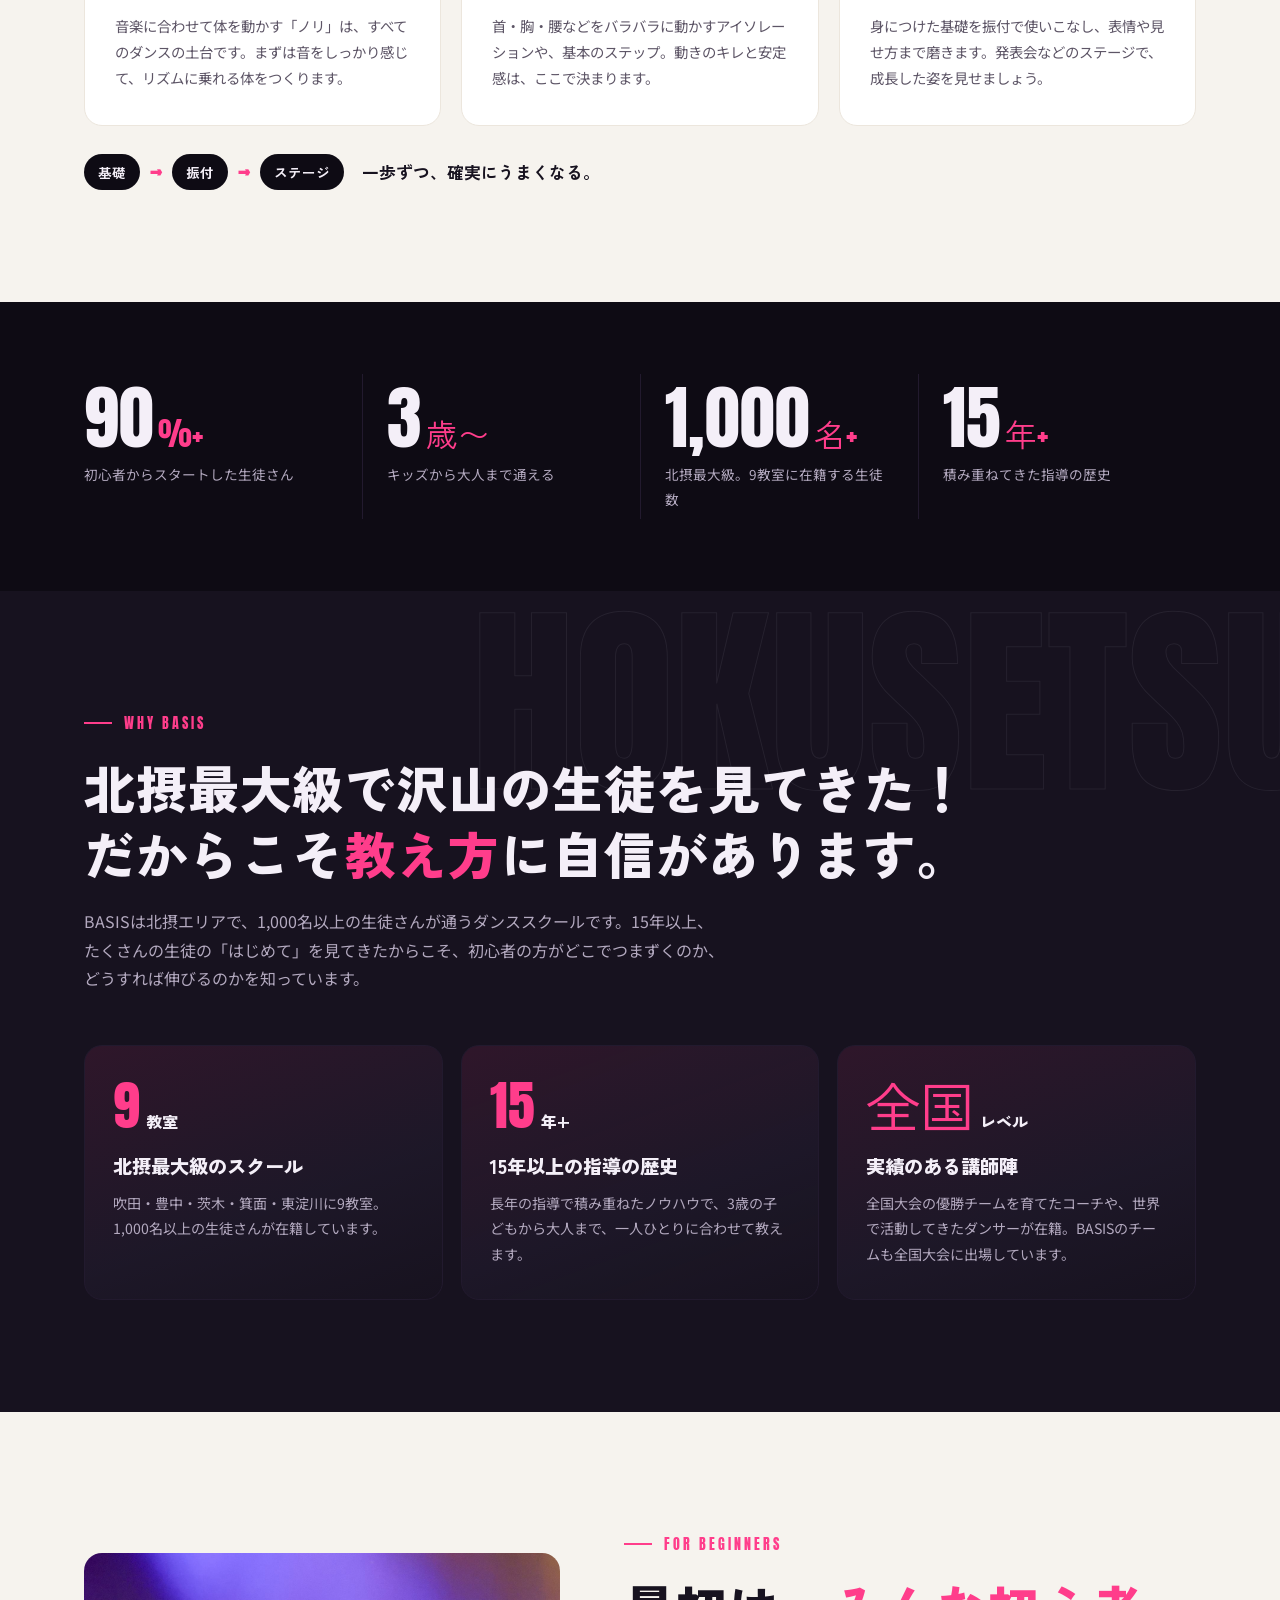
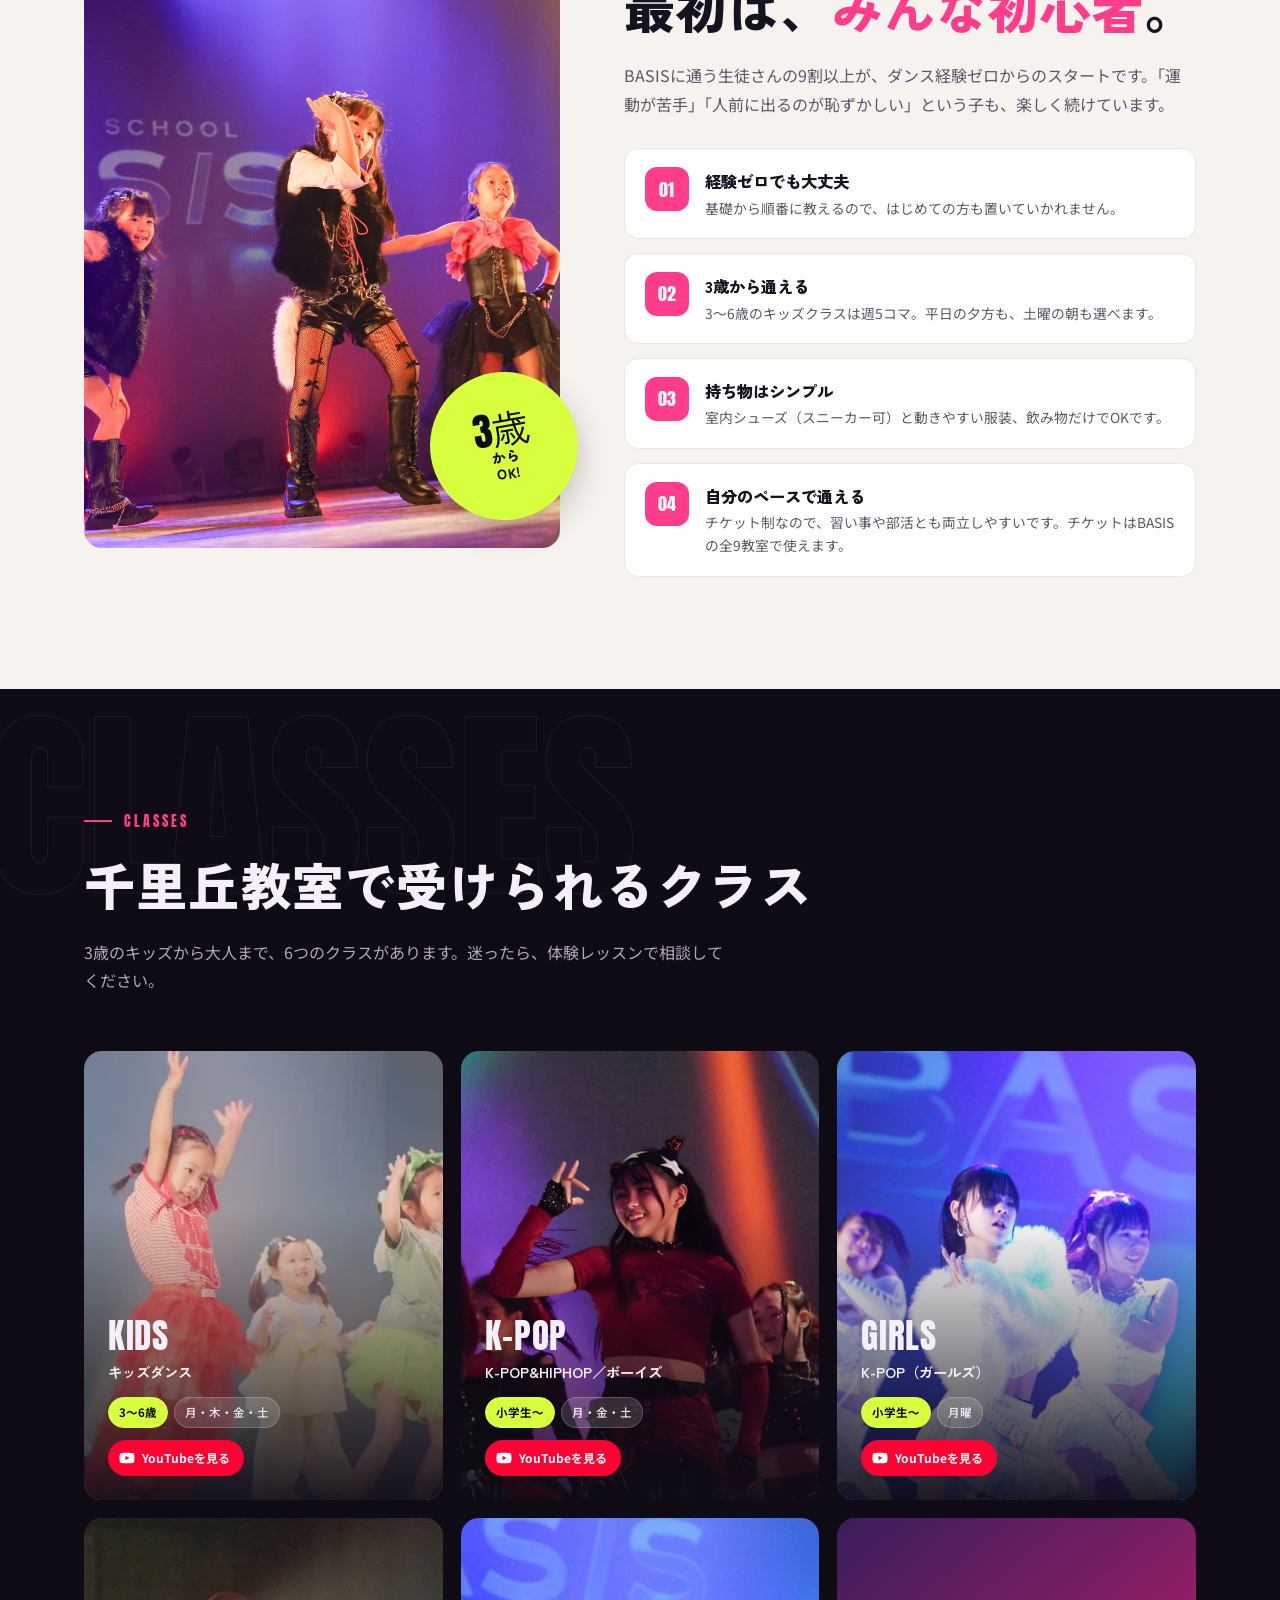
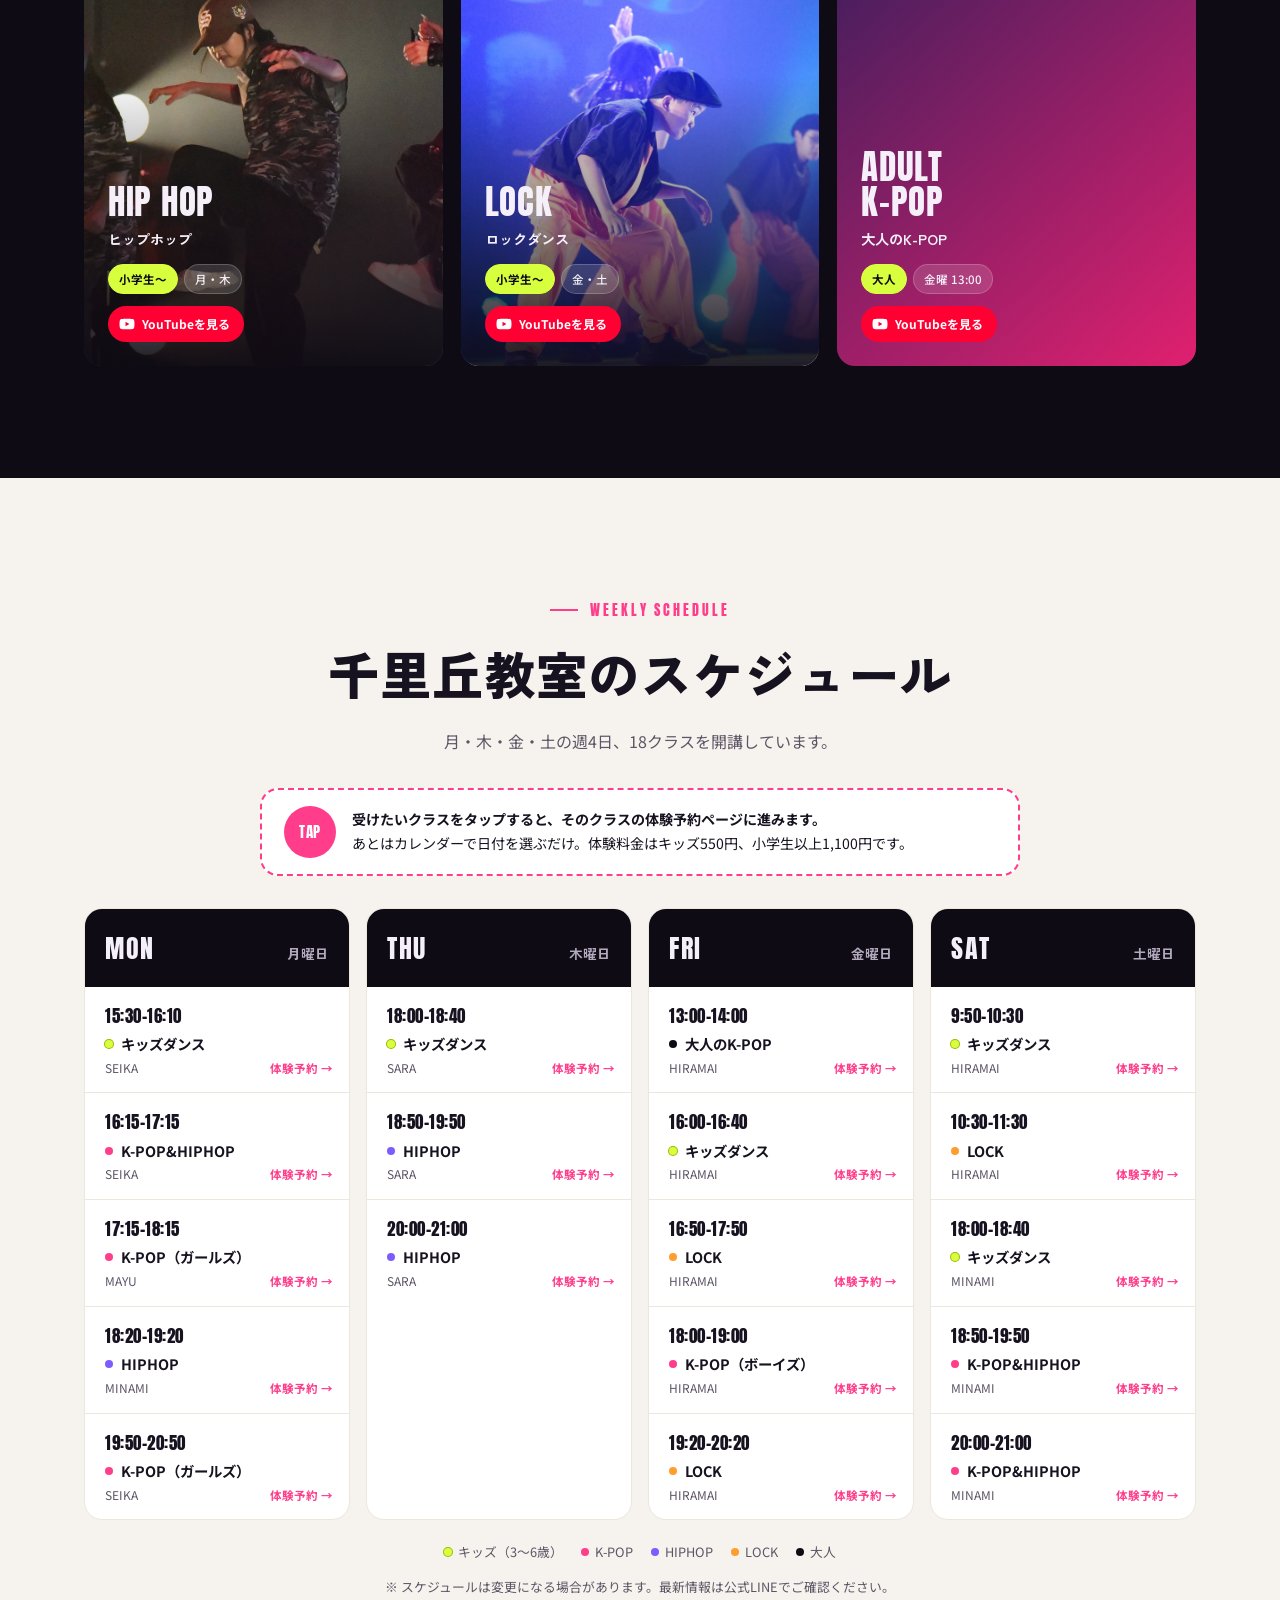
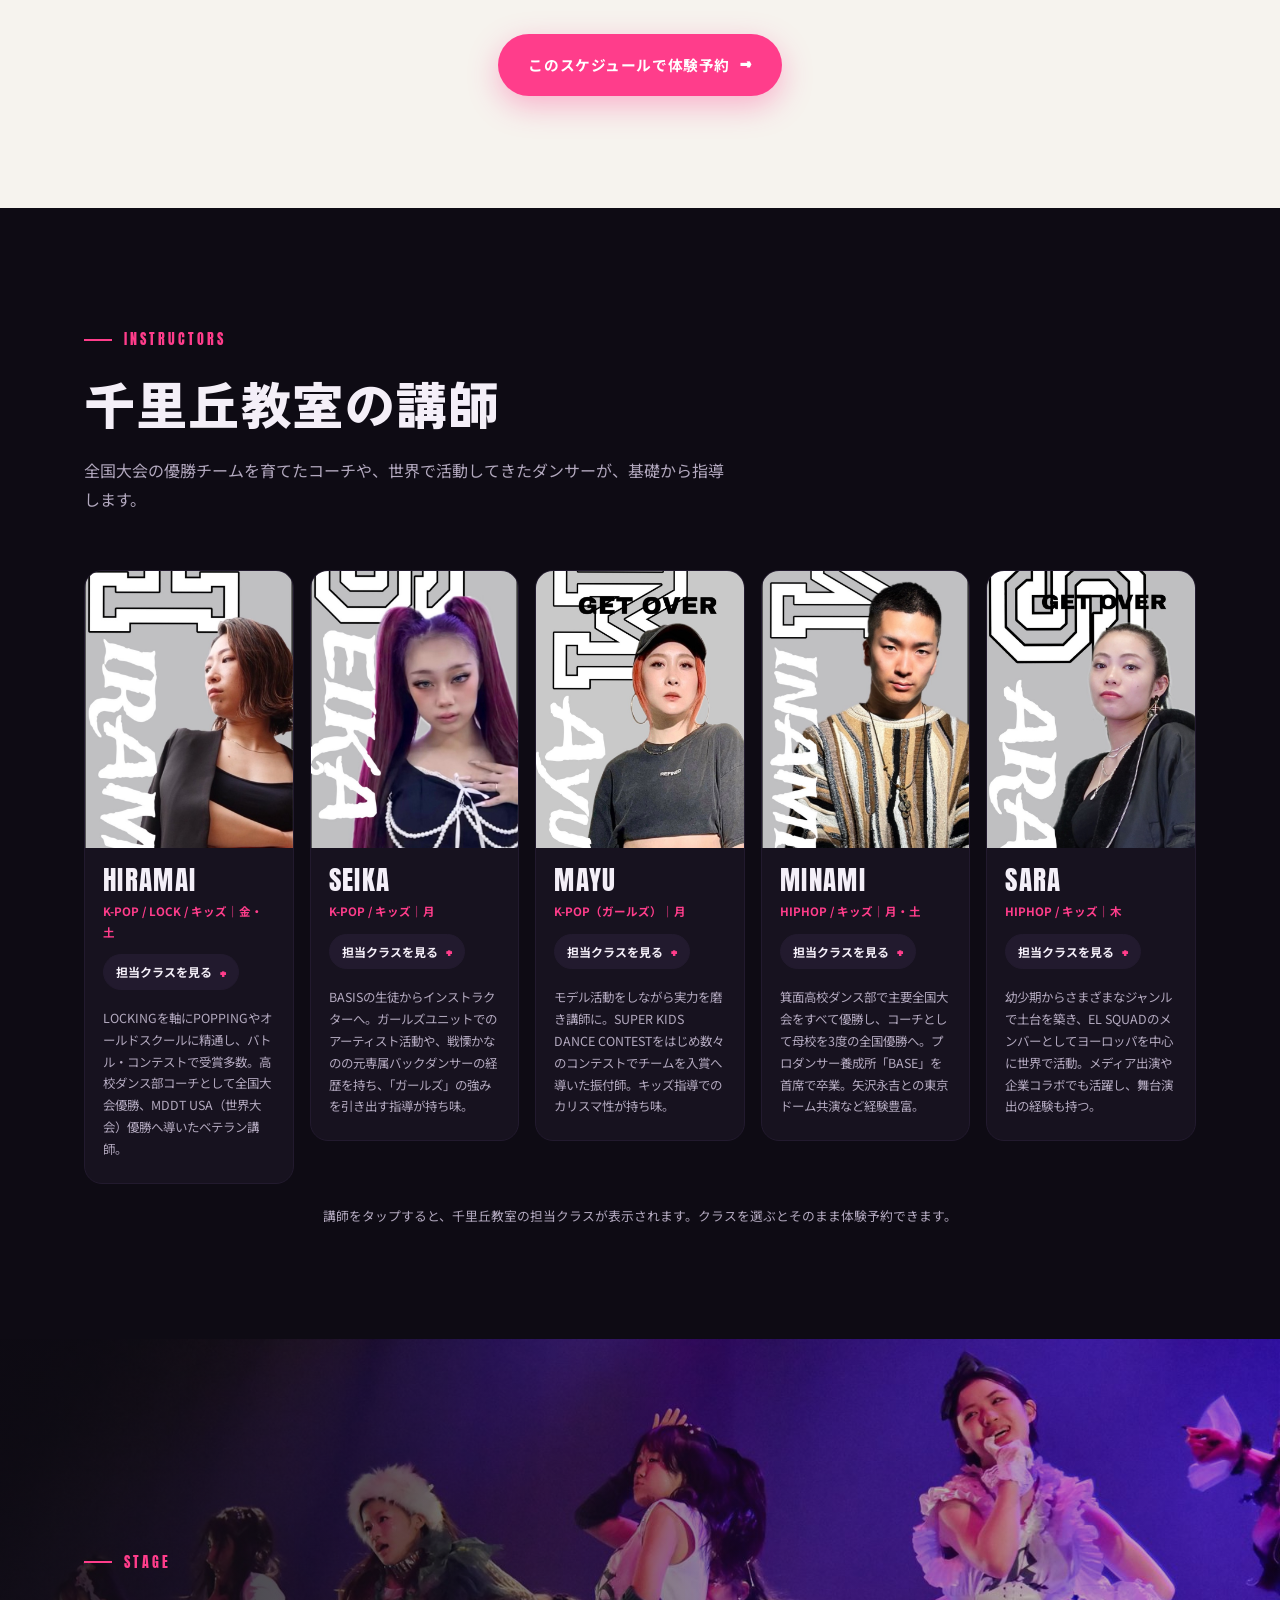
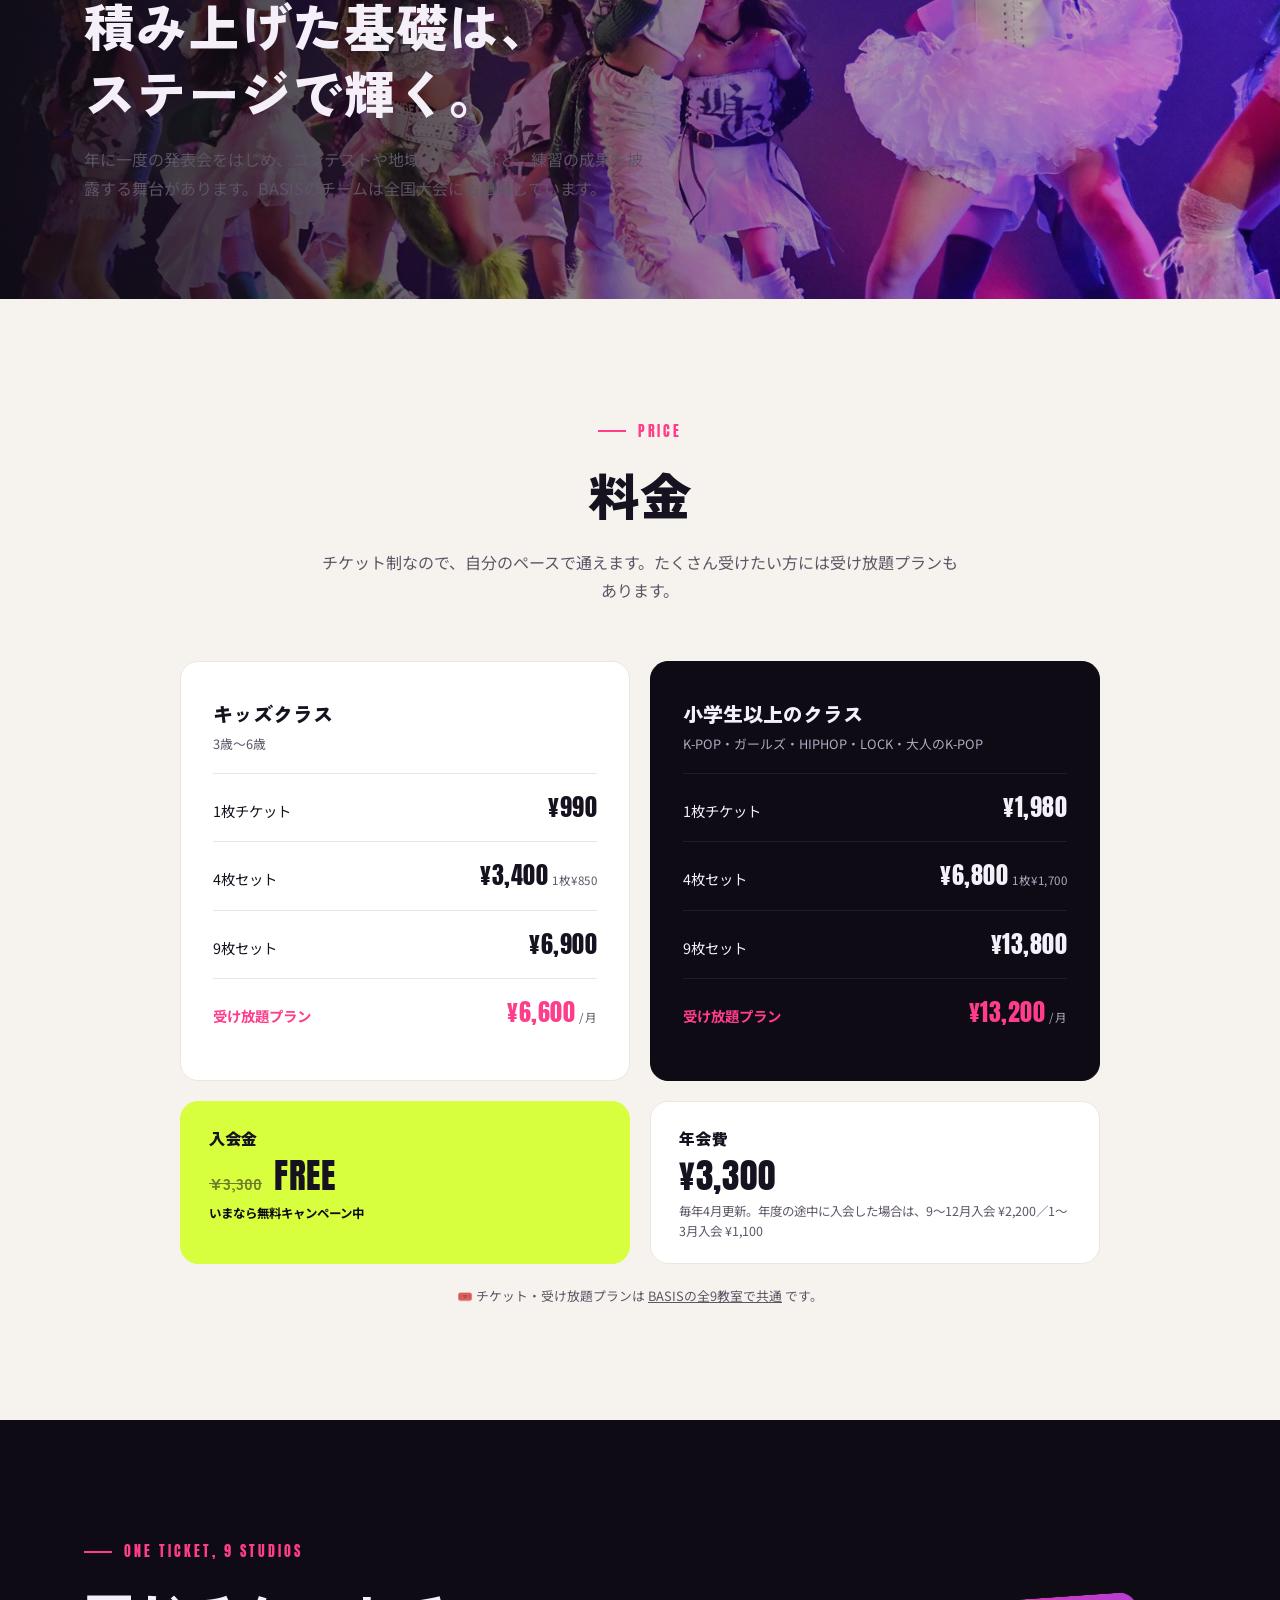
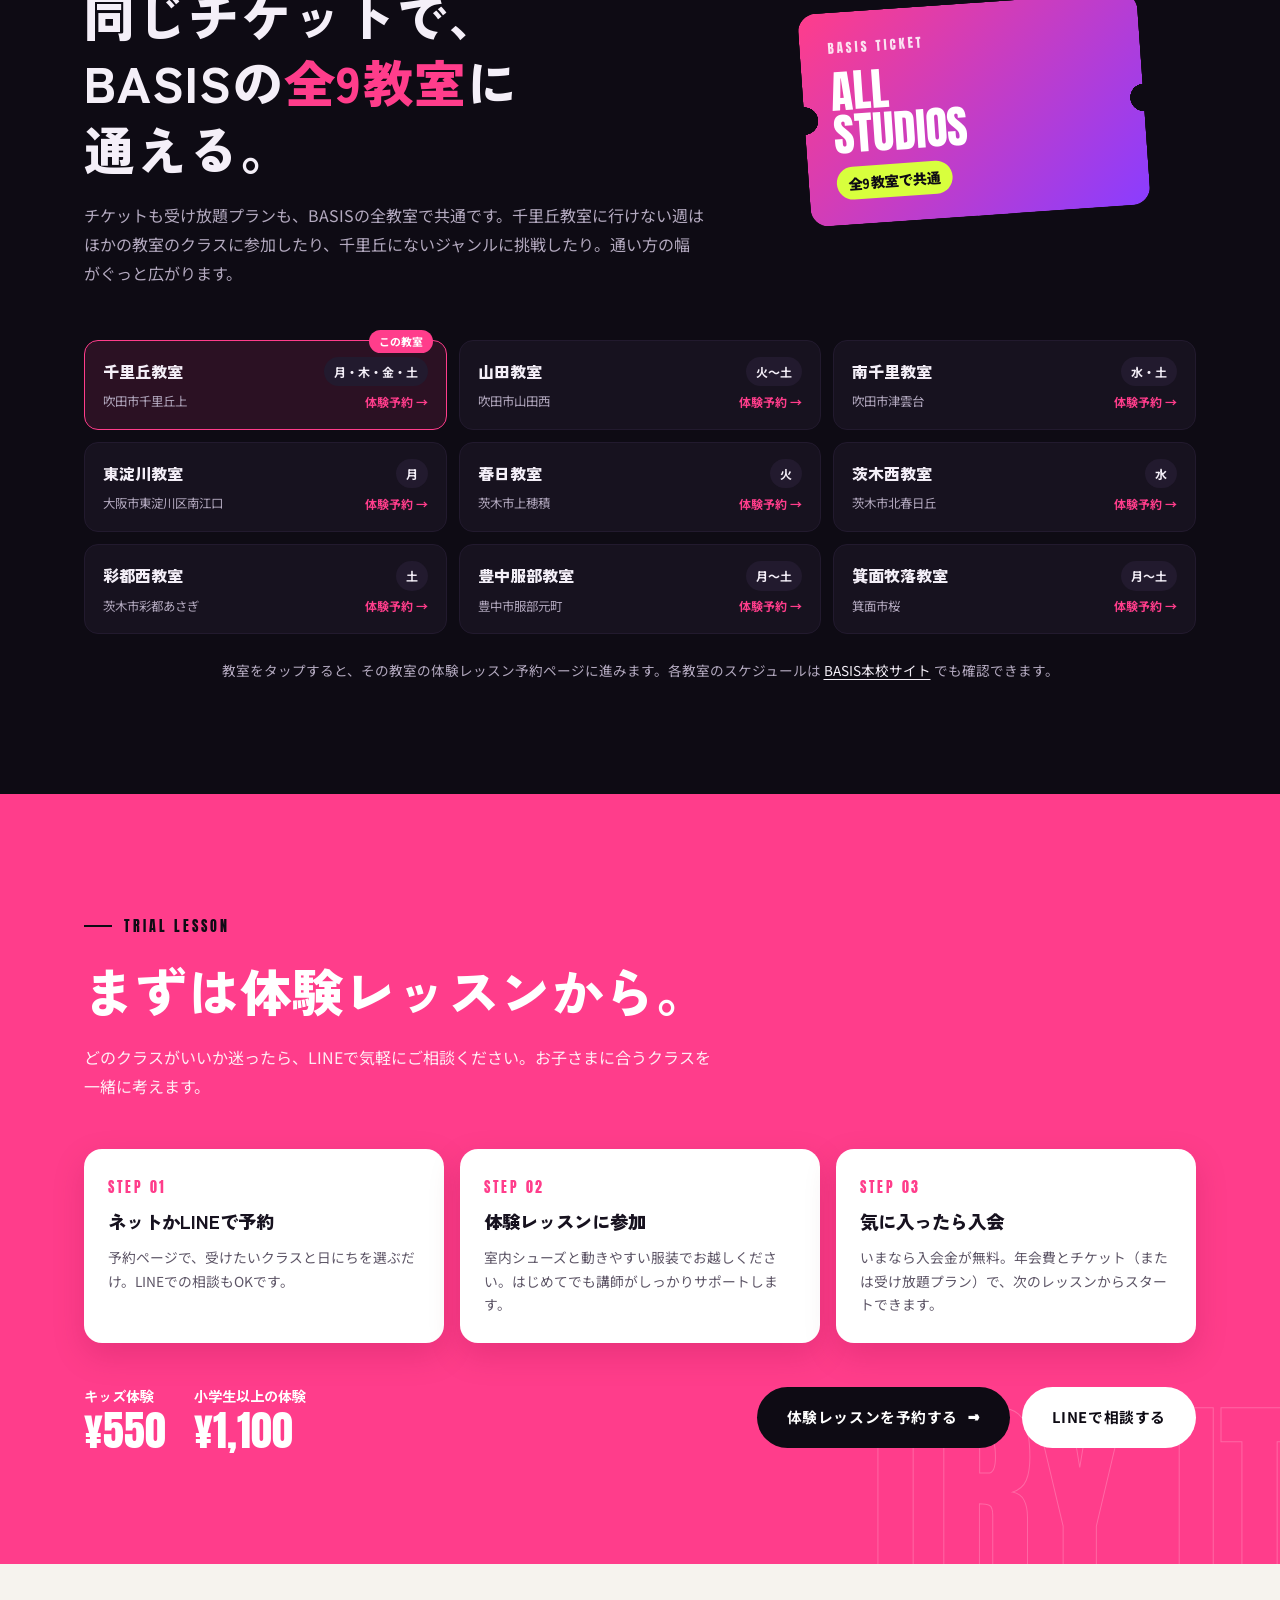
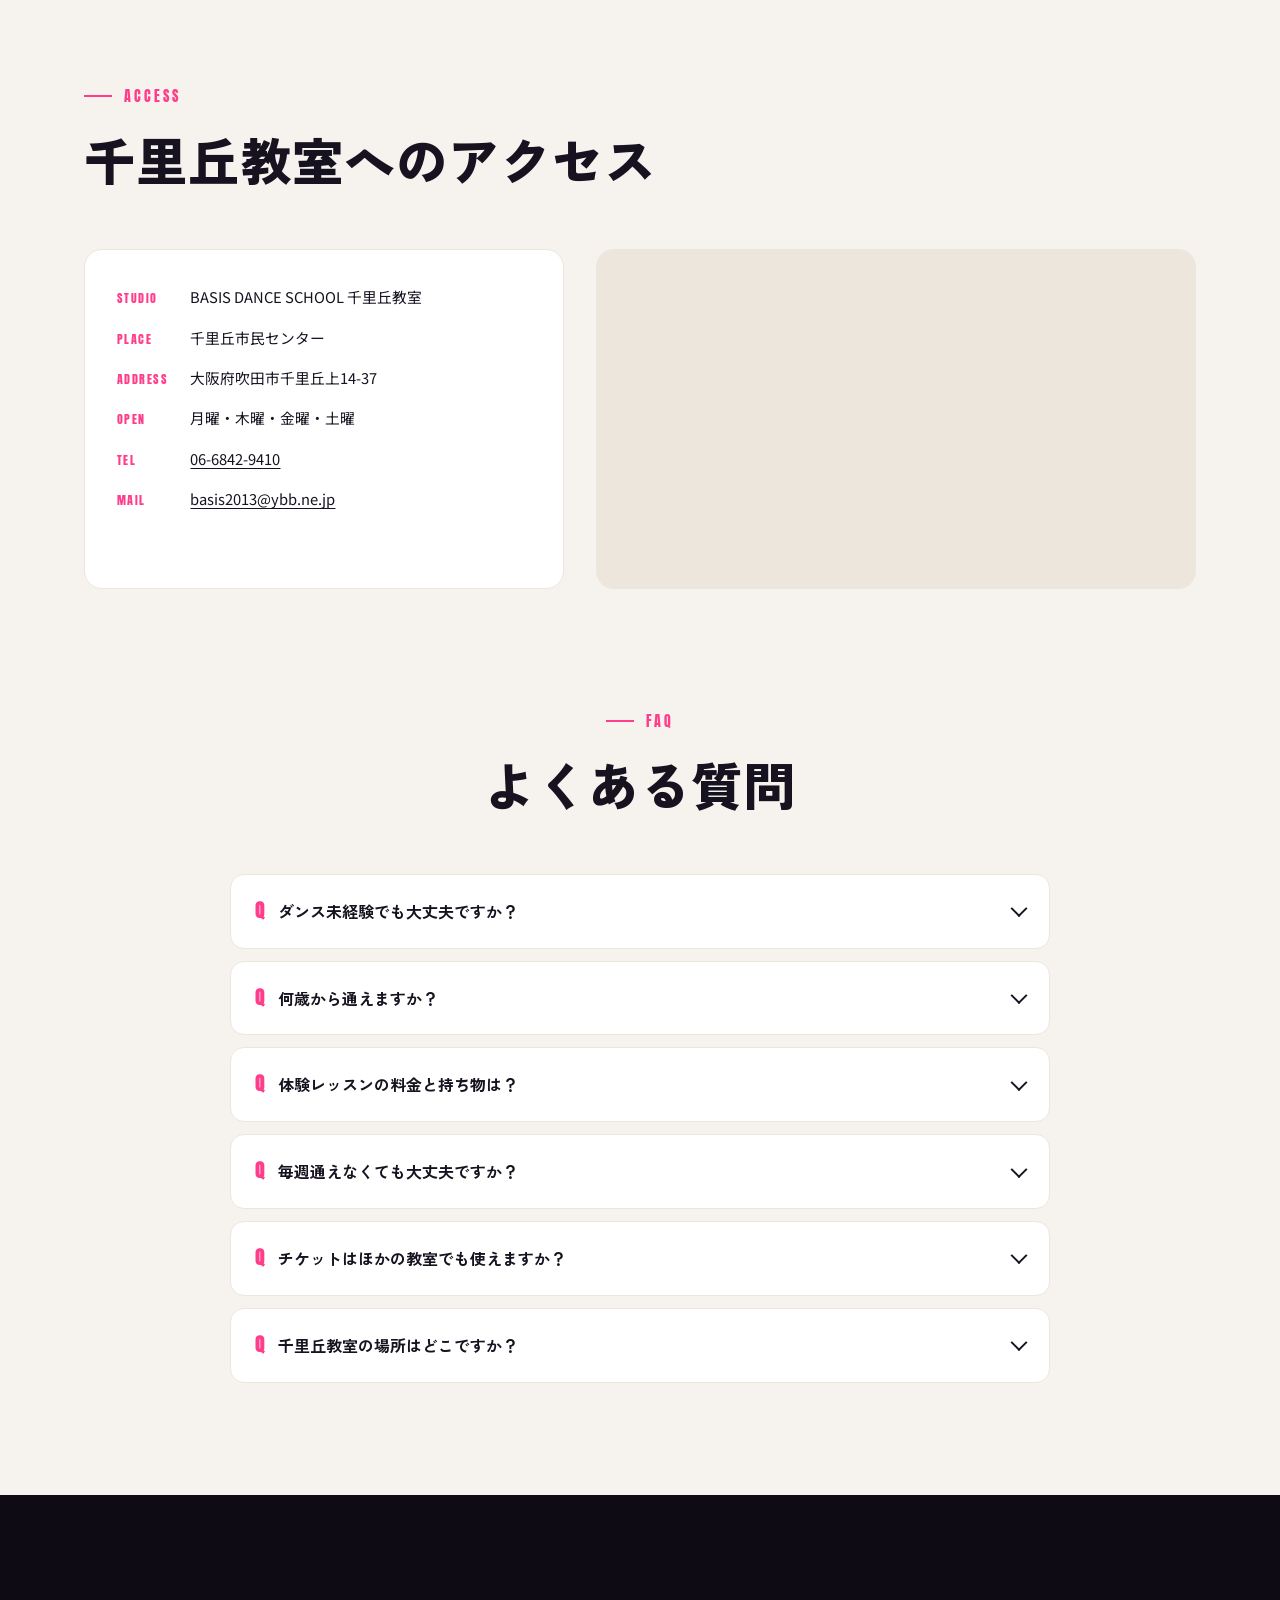
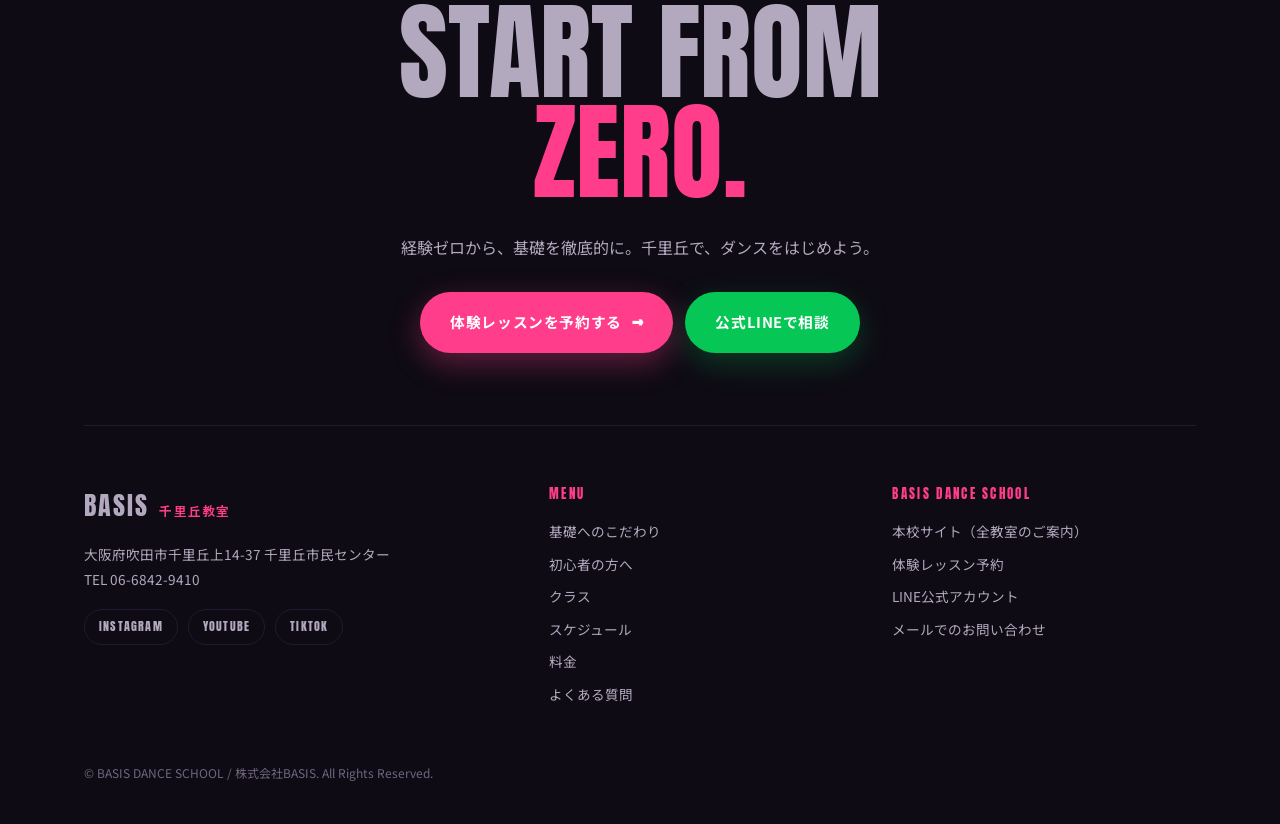
==== commit dbe1b206: "「最初は、みんな初心者。」を1行で表示 Co-Authored-By: Claude Opus 5.5 <noreply@anthropic.com>" ====
--- a/index.html
+++ b/index.html
@@ -231,7 +231,7 @@
     </div>
     <div class="rv" style="transition-delay:.1s">
       <span class="eyebrow">For Beginners</span>
-      <h2 class="h2">最初は、<span class="hl">みんな初心者</span>。</h2>
+      <h2 class="h2" style="white-space:nowrap;">最初は、<span class="hl">みんな初心者</span>。</h2>
       <p class="lead">BASISに通う生徒さんの9割以上が、ダンス経験ゼロからのスタートです。「運動が苦手」「人前に出るのが恥ずかしい」という子も、楽しく続けています。</p>
       <div class="checks">
         <div class="check">
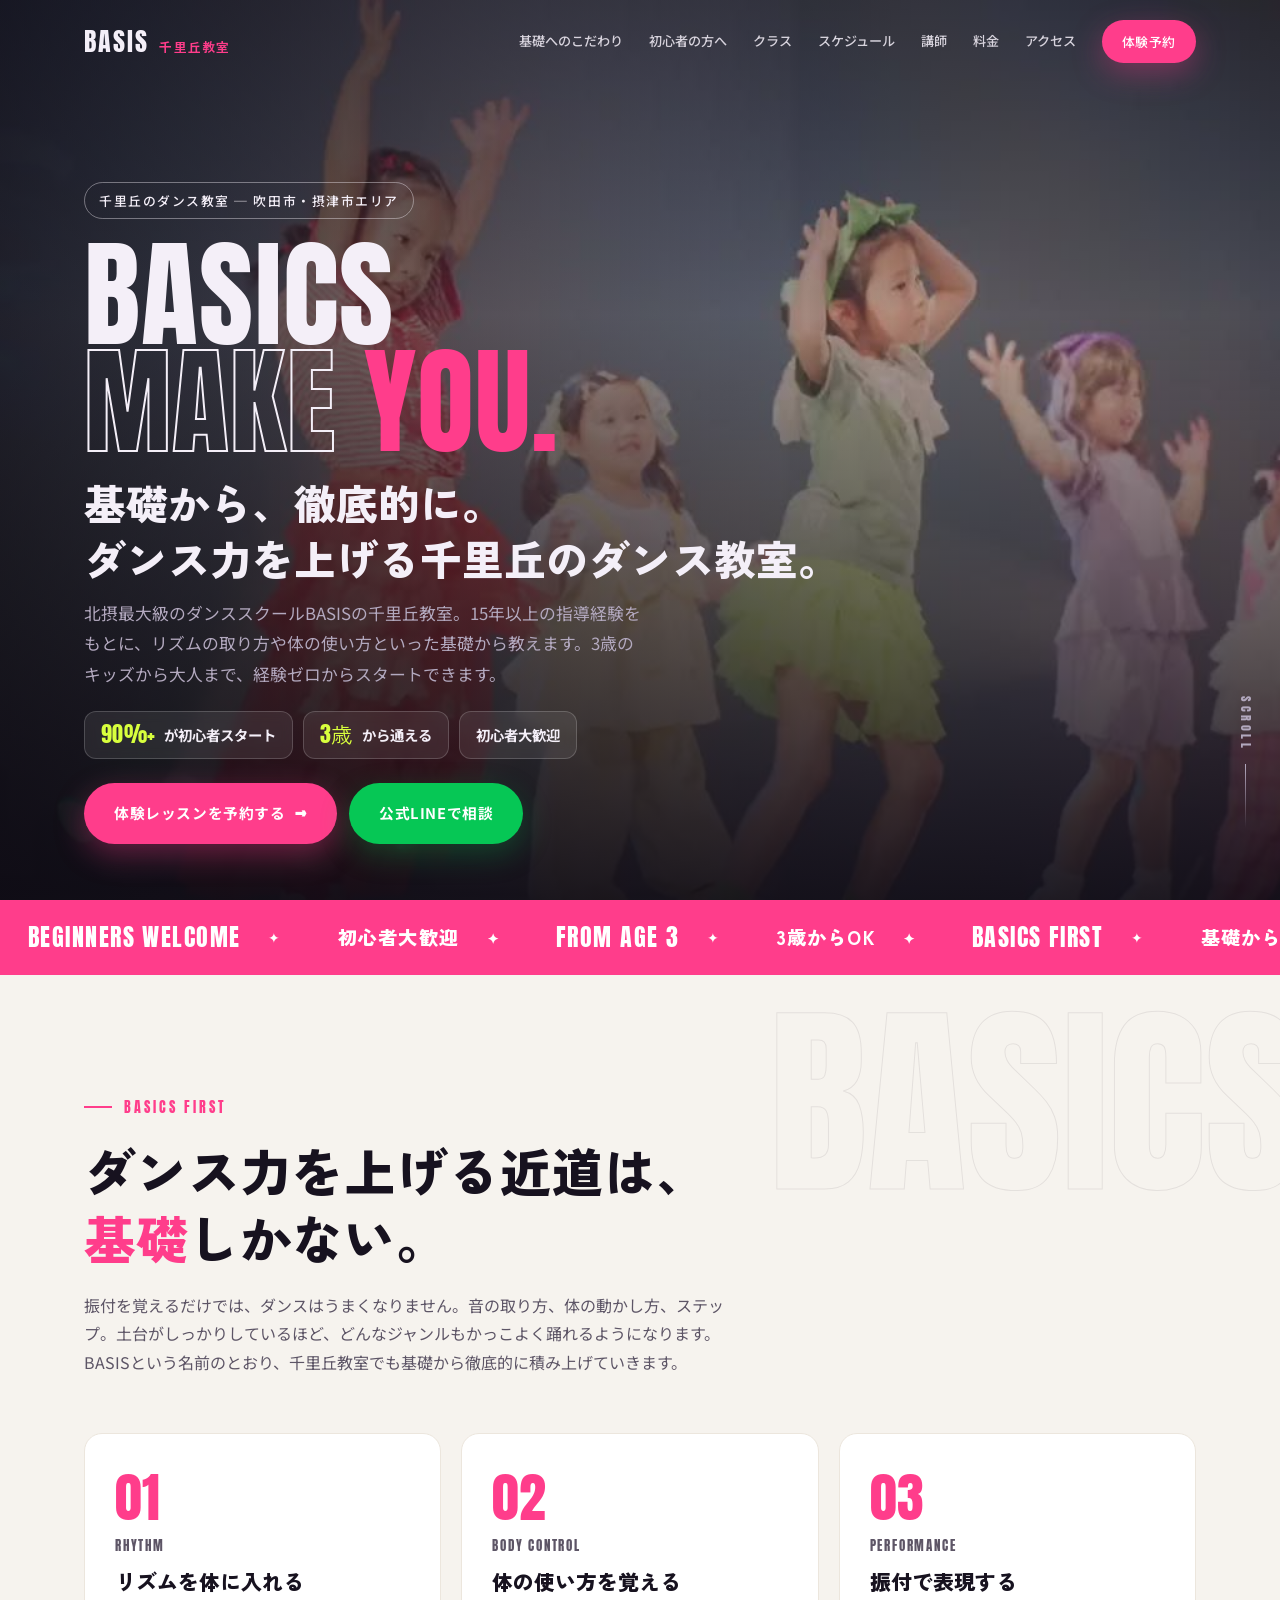
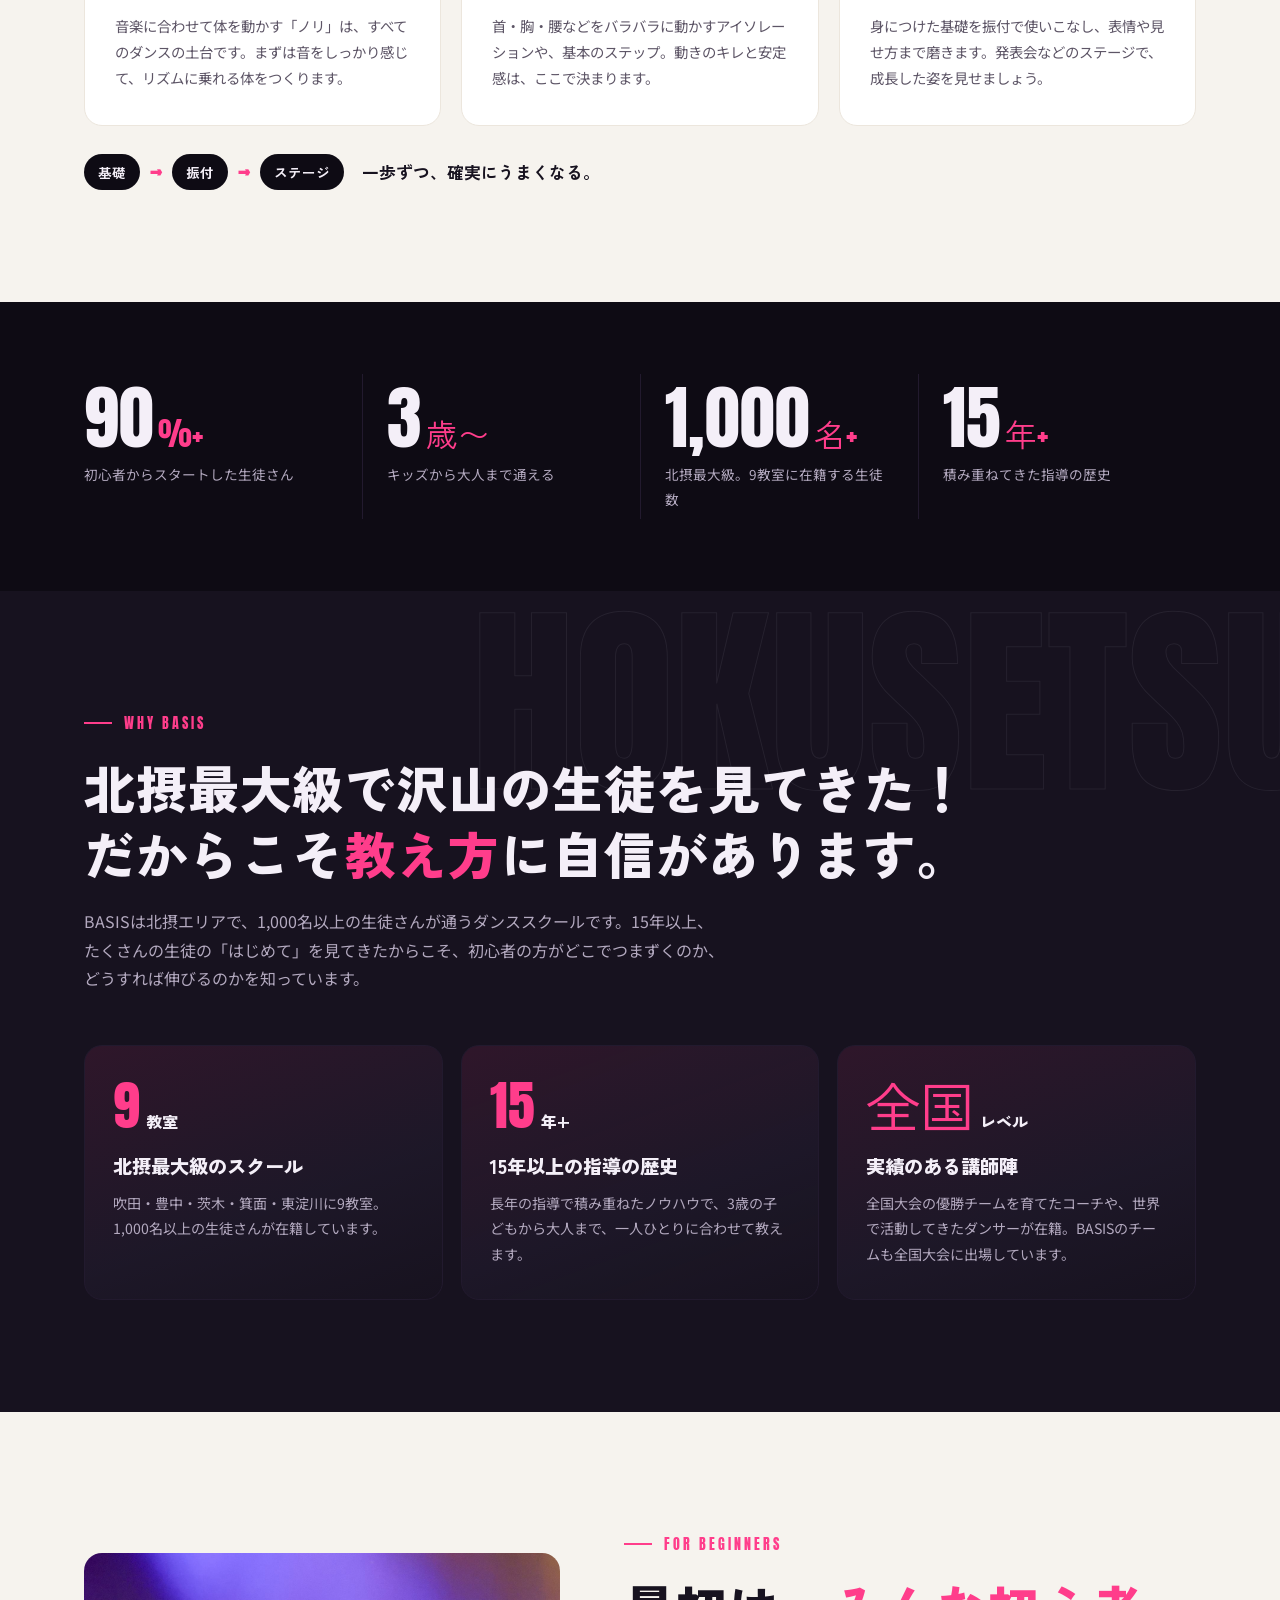
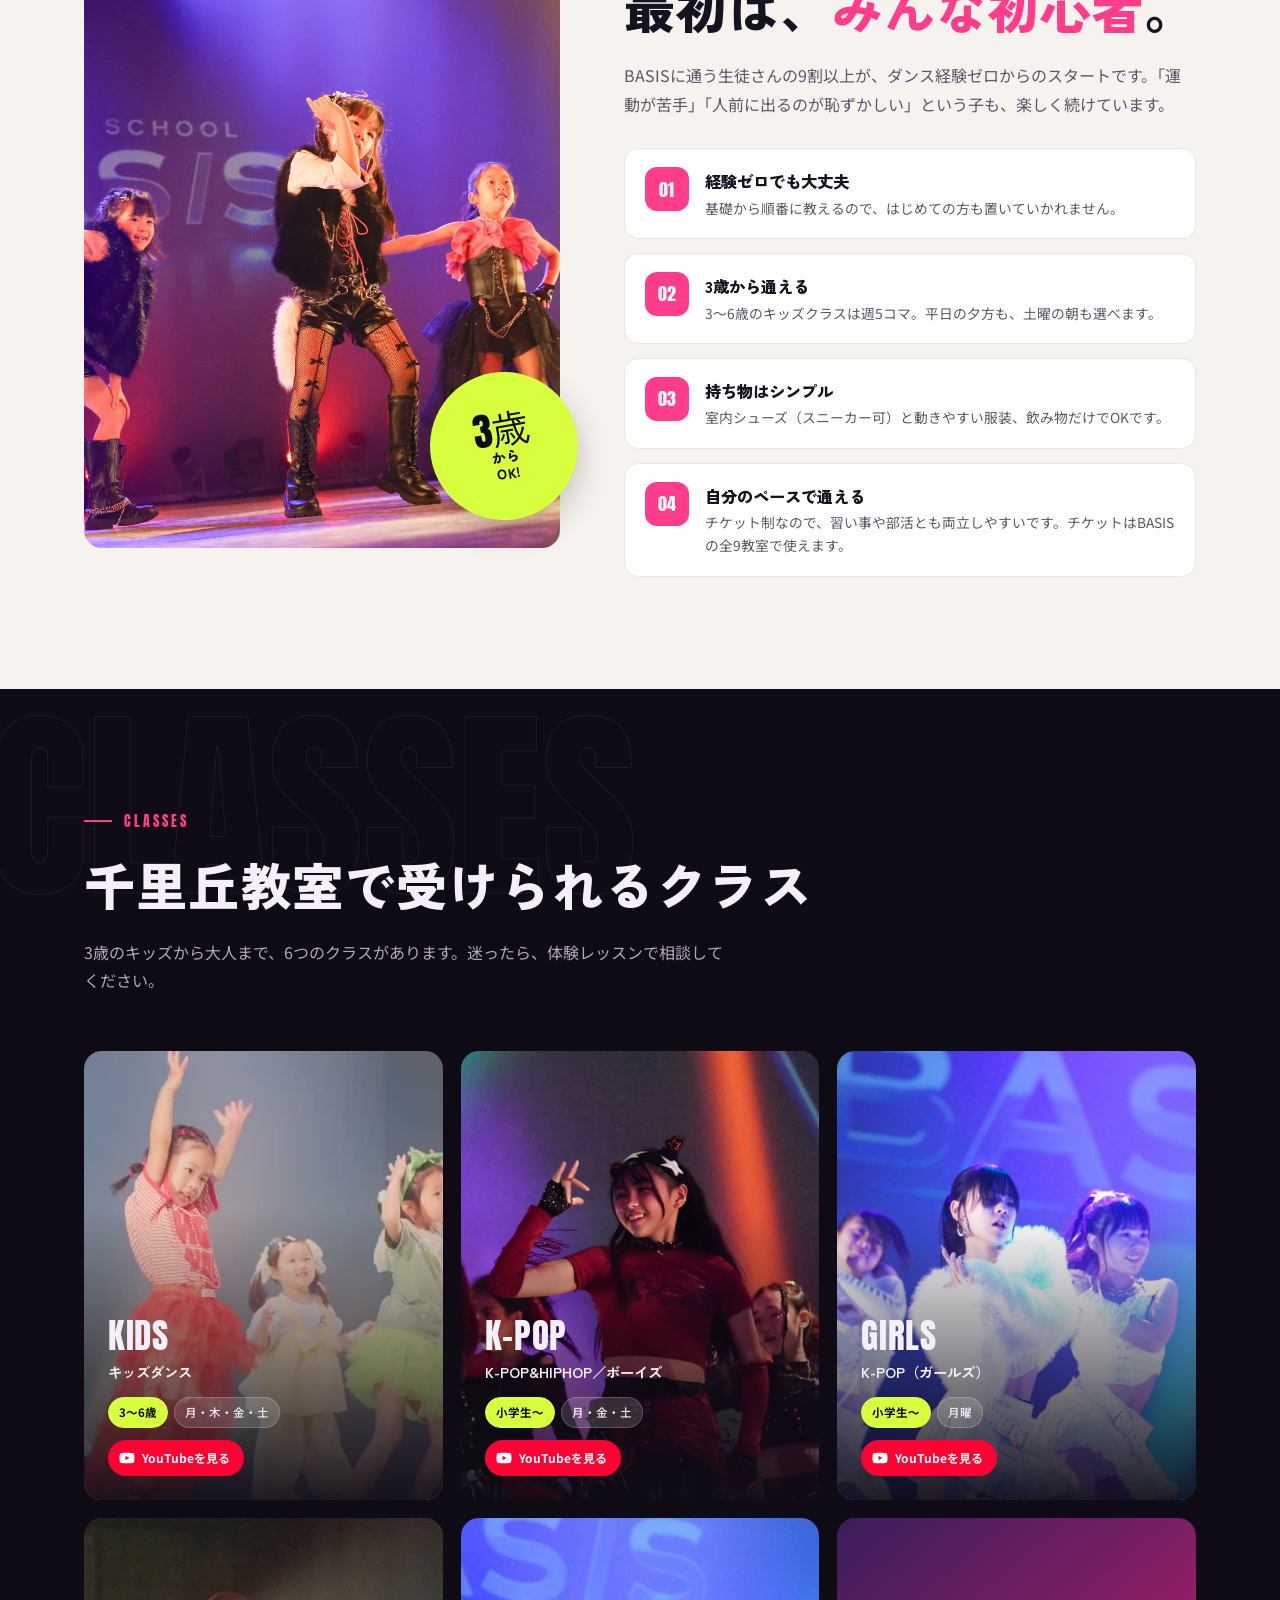
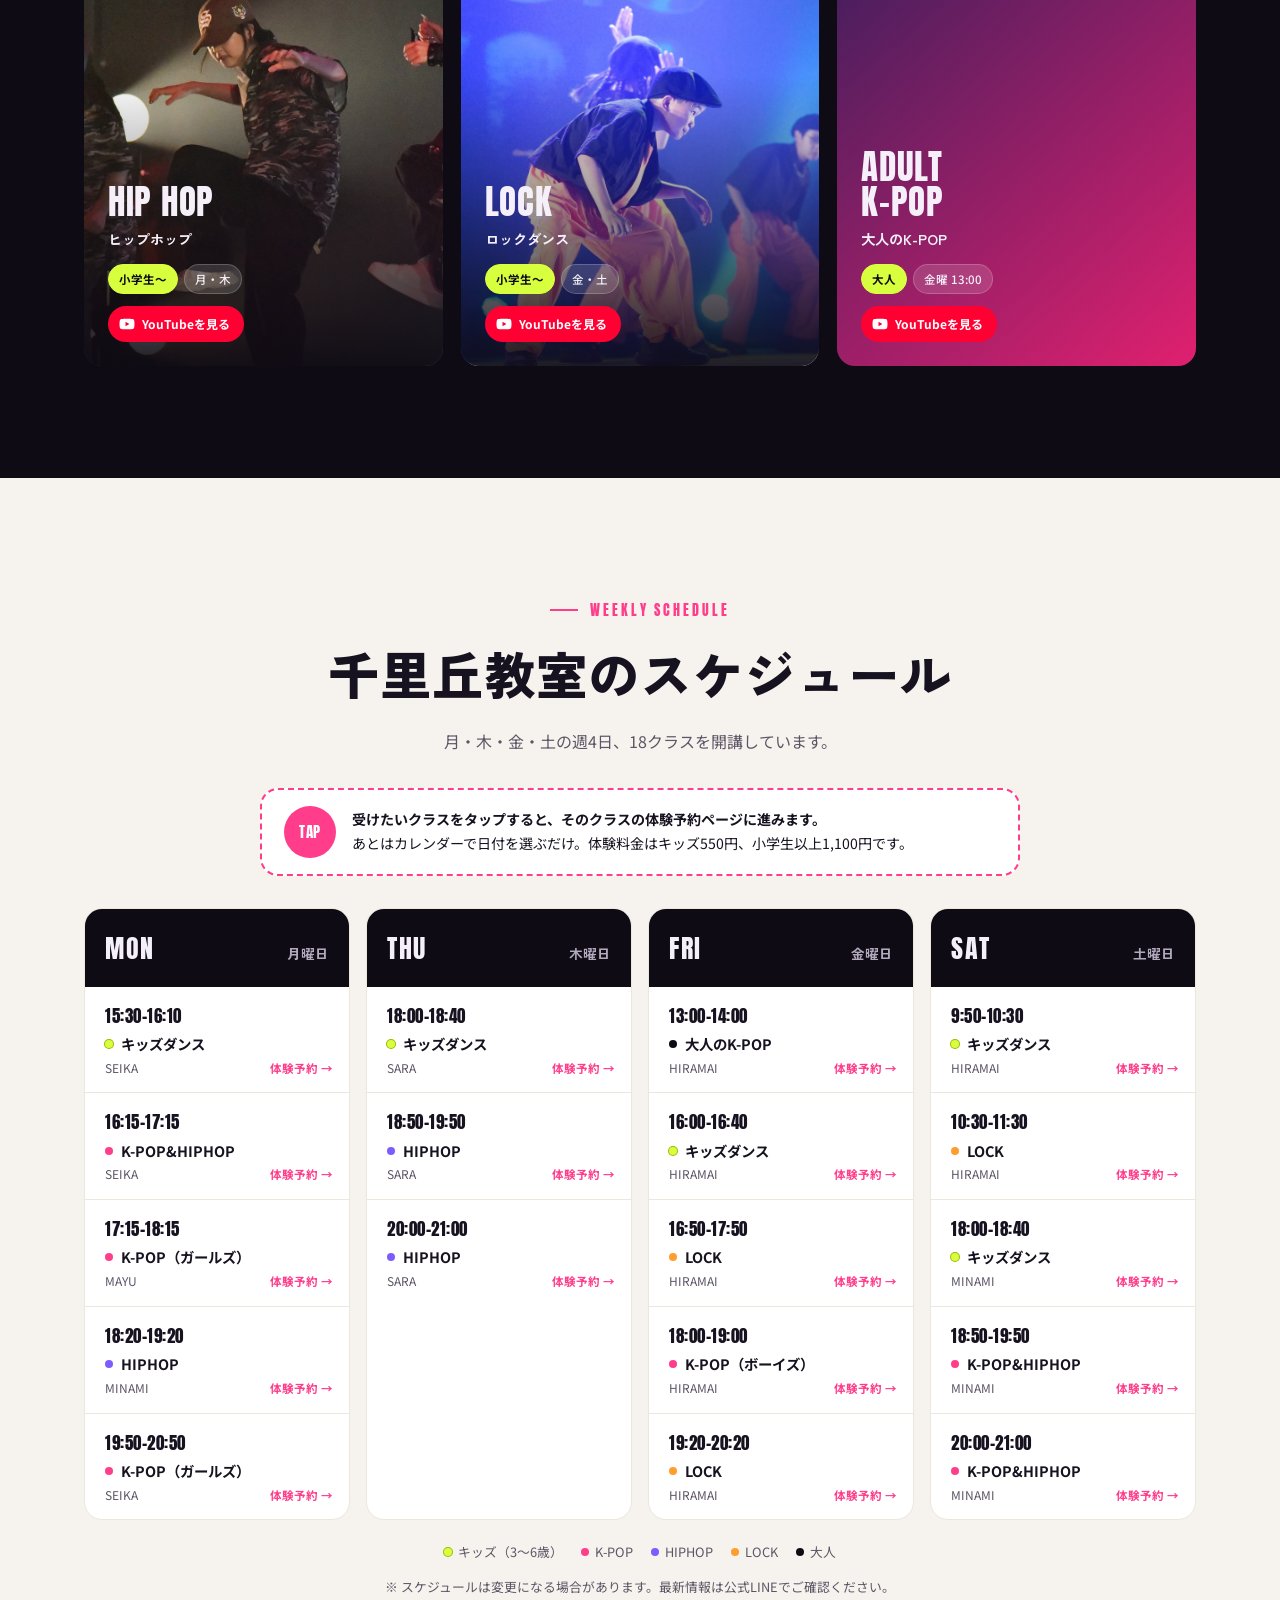
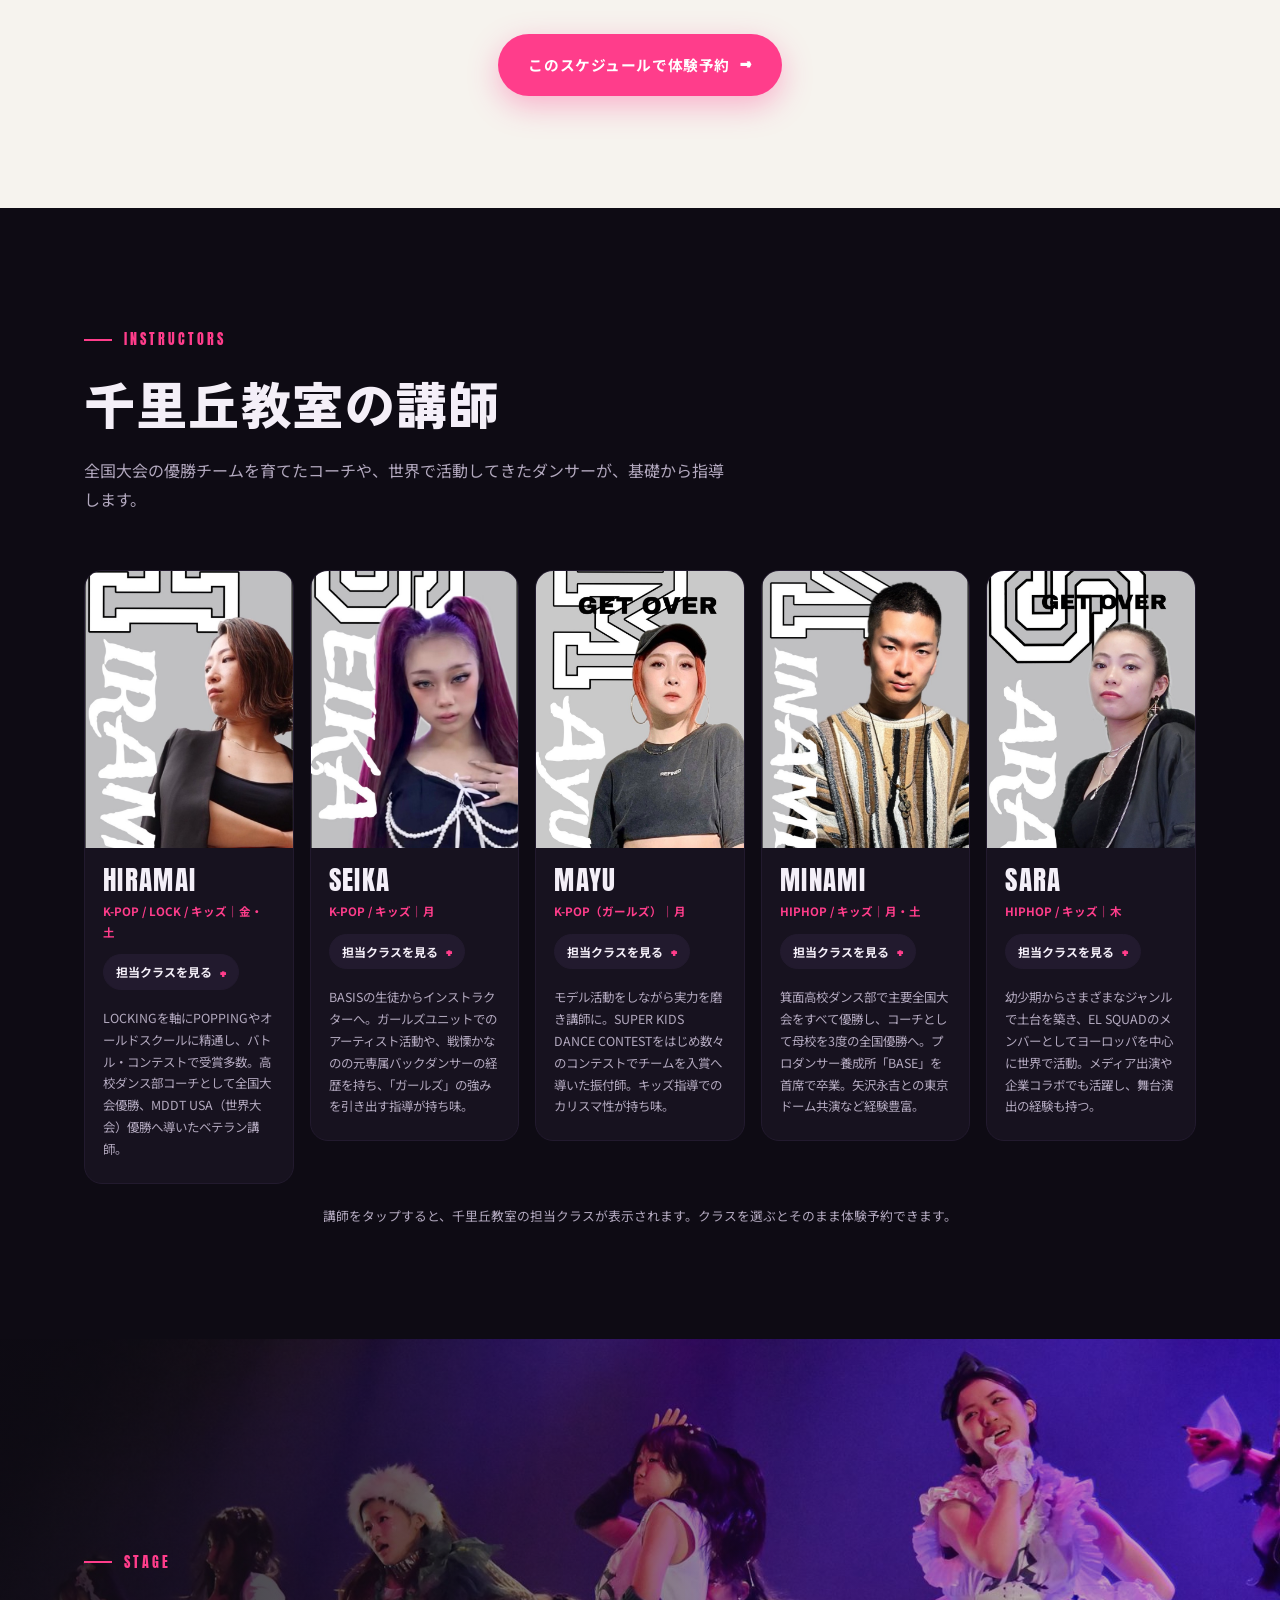
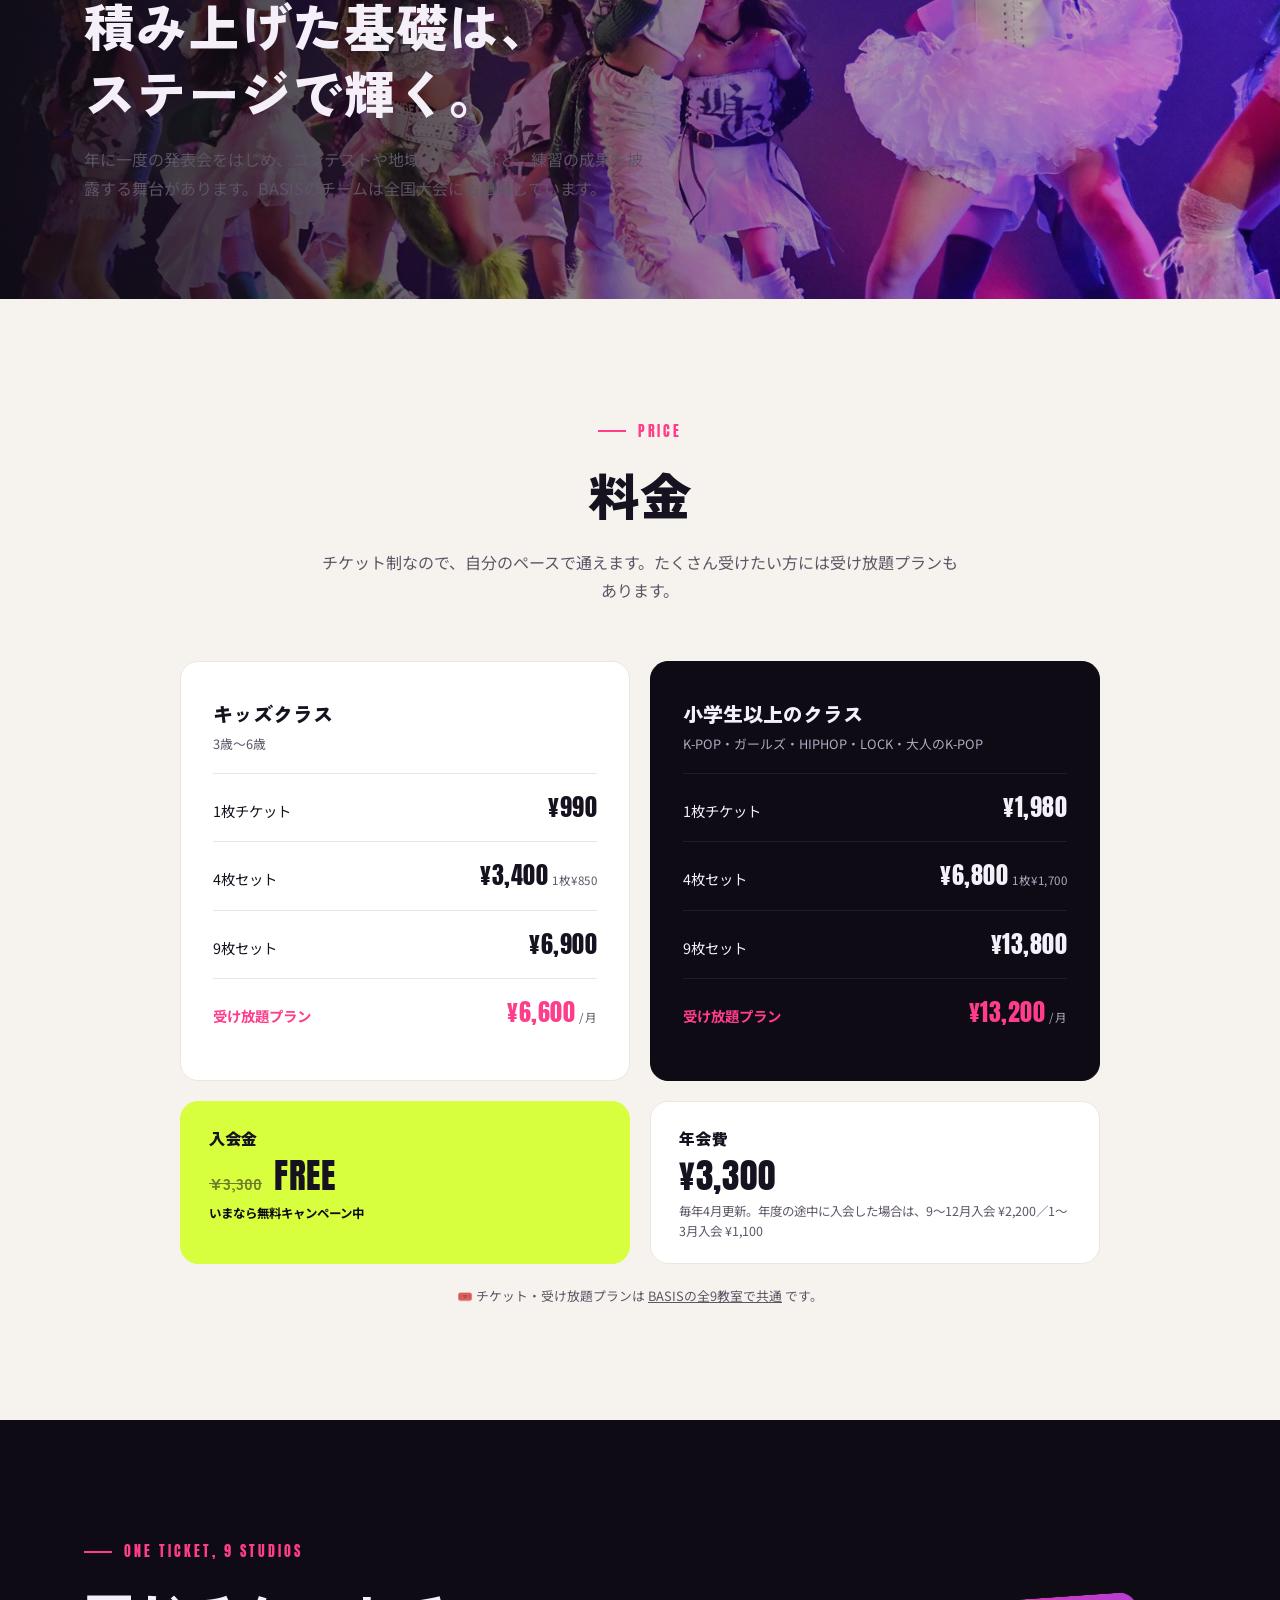
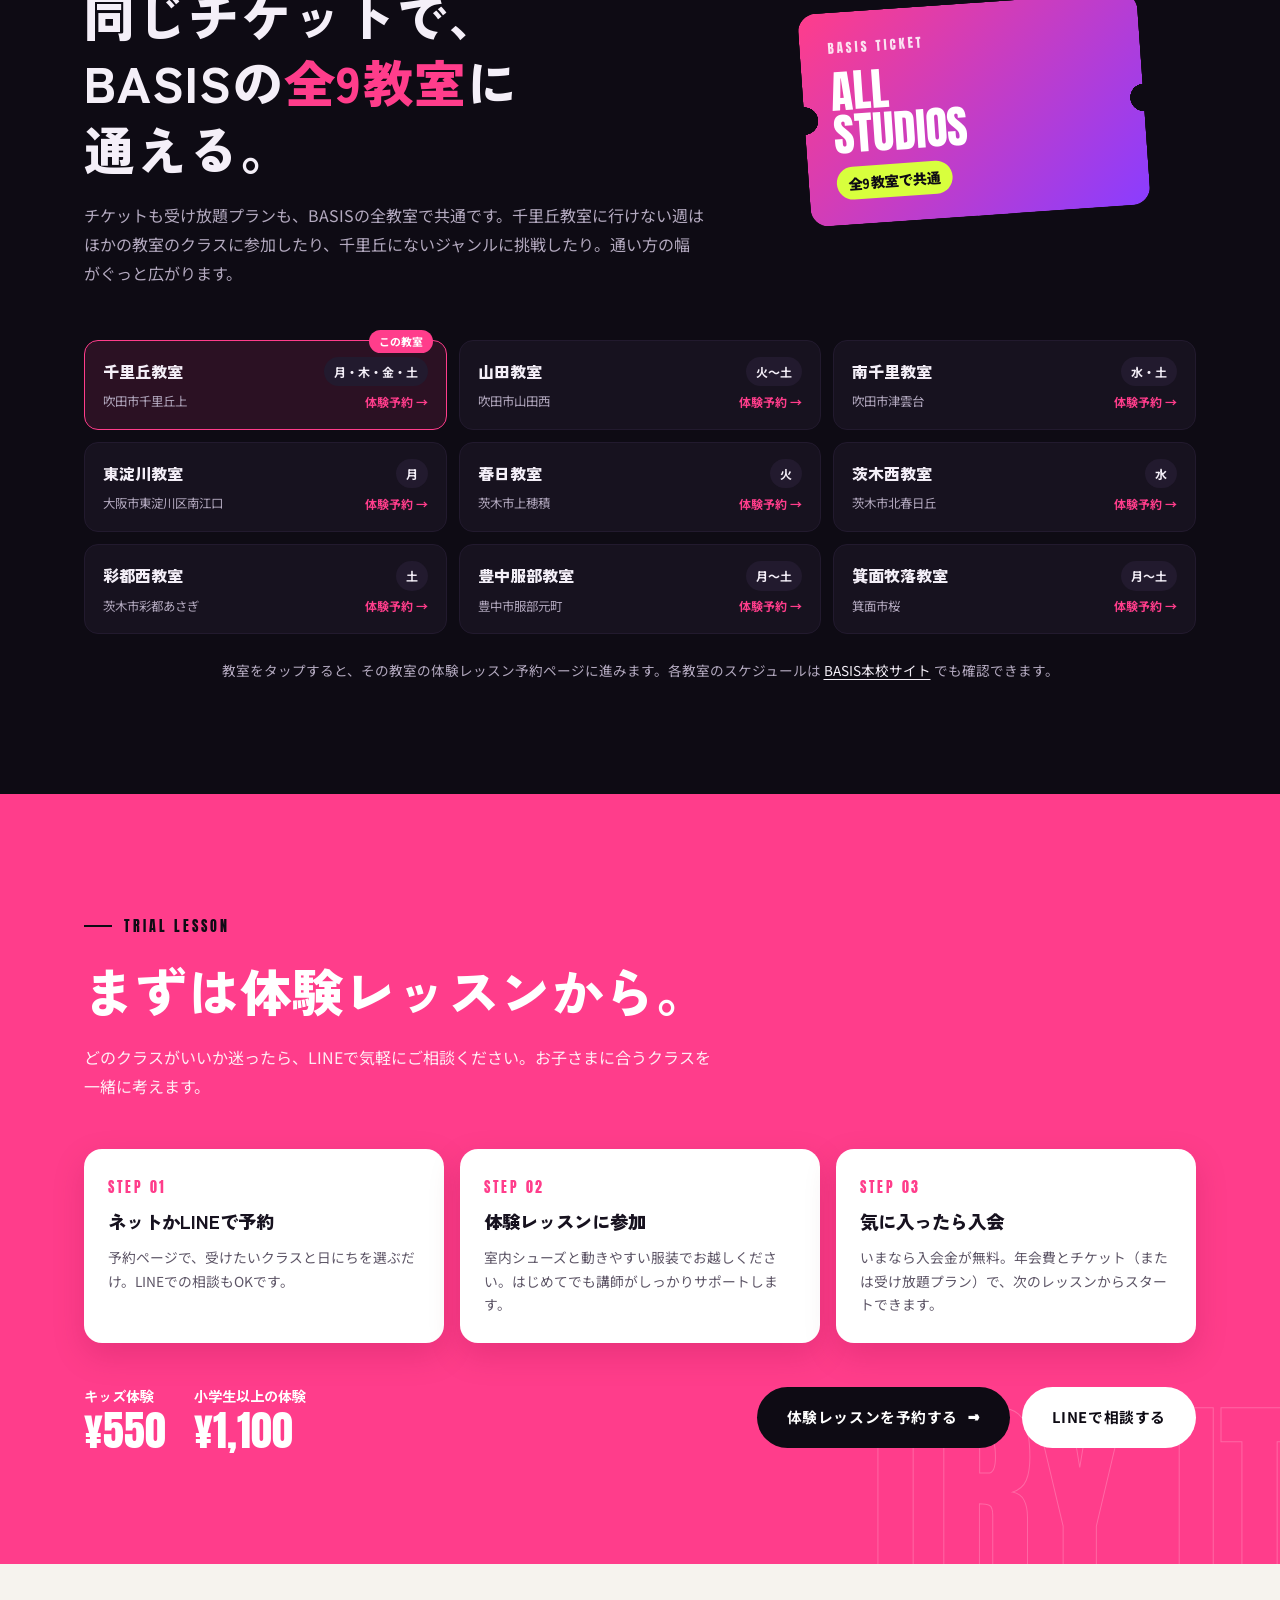
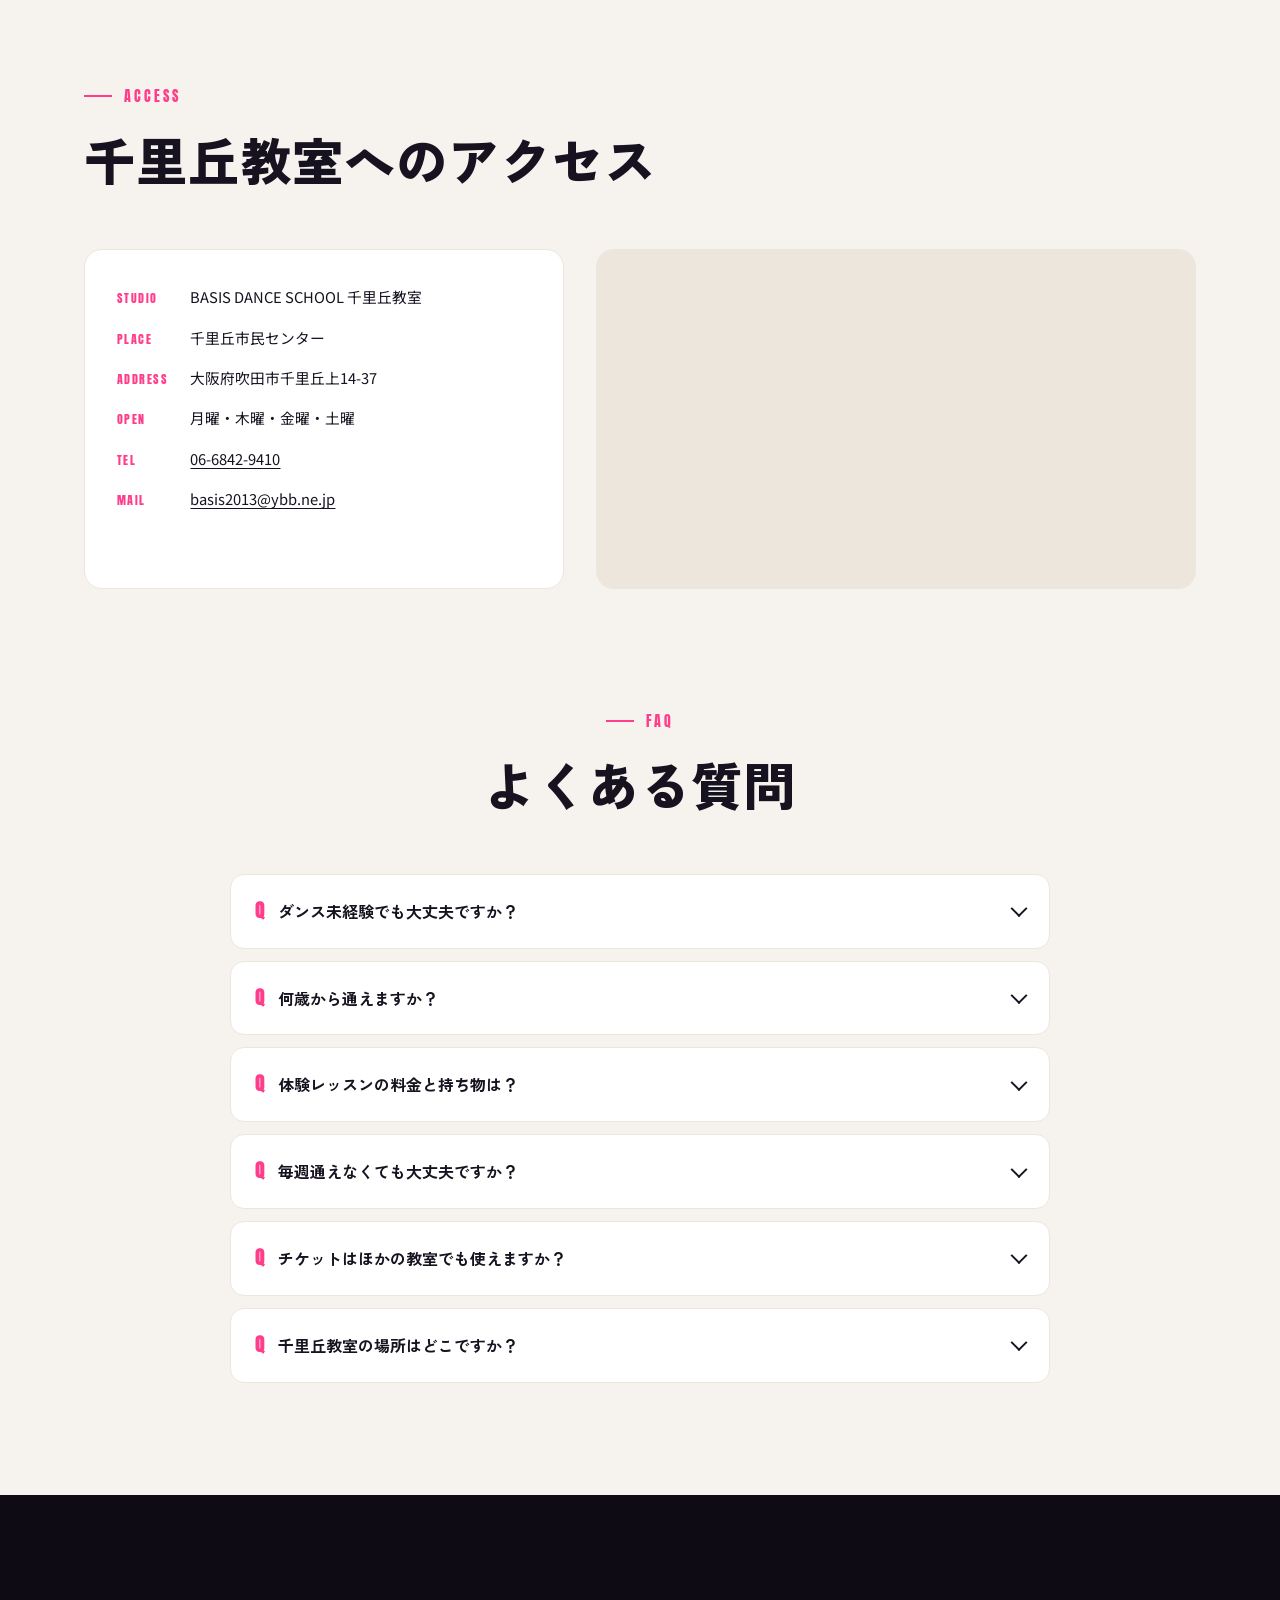
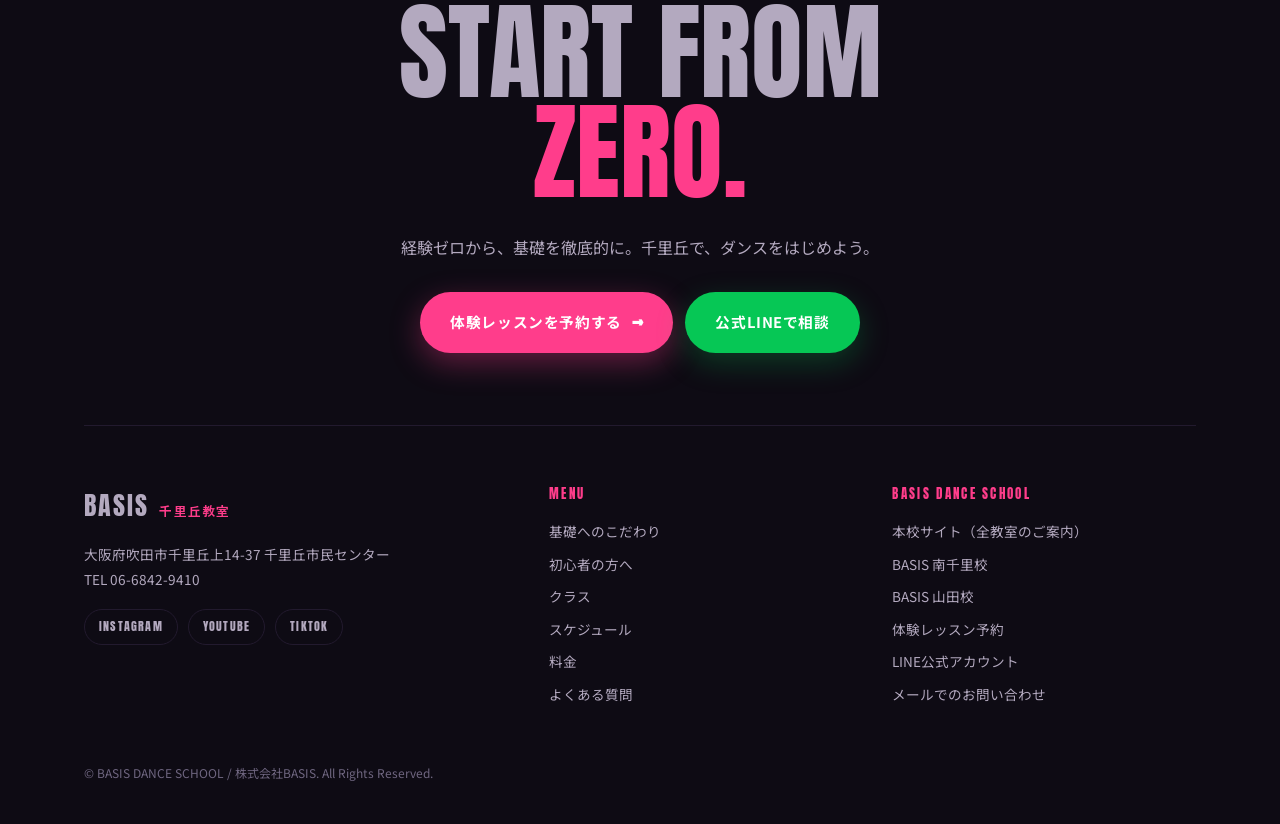
==== commit 9891975b: "フッターに南千里校・山田校のサイトへのリンクを追加 Co-Authored-By: Claude Opus 5.5 <noreply@anthropic.com>" ====
--- a/index.html
+++ b/index.html
@@ -669,6 +669,8 @@
         <h4>BASIS DANCE SCHOOL</h4>
         <div class="foot-links">
           <a href="https://www.dance-basis.com/">本校サイト（全教室のご案内）</a>
+          <a href="https://www.dlb-minamisenri.com/" target="_blank" rel="noopener">BASIS 南千里校</a>
+          <a href="https://basis-yamada.jp/" target="_blank" rel="noopener">BASIS 山田校</a>
           <a href="https://dance-basis.web.app/booking/1">体験レッスン予約</a>
           <a href="https://lin.ee/OultFYP" target="_blank" rel="noopener">LINE公式アカウント</a>
           <a href="mailto:basis2013@ybb.ne.jp">メールでのお問い合わせ</a>
@@ -679,19 +681,26 @@
   </div>
 </footer>
 
-<div class="sticky-cta" id="stickyCta">
-  <a href="https://dance-basis.web.app/booking/1" class="btn btn-pink">体験予約</a>
-  <a href="https://lin.ee/OultFYP" class="btn btn-line" target="_blank" rel="noopener">LINE相談</a>
-</div>
+<nav class="cta-bar" aria-label="予約・お問い合わせ">
+  <div class="cta-row">
+    <a class="btn btn-pink" href="https://dance-basis.web.app/booking/1"><svg class="ico" viewBox="0 0 24 24" fill="none" stroke="currentColor" stroke-width="2" stroke-linecap="round" stroke-linejoin="round" aria-hidden="true"><rect x="3" y="4" width="18" height="18" rx="2"/><path d="M16 2v4M8 2v4M3 10h18M9 16l2 2 4-4"/></svg>体験予約</a>
+    <a class="btn btn-line" href="https://lin.ee/OultFYP" target="_blank" rel="noopener"><svg class="ico" viewBox="0 0 24 24" fill="none" stroke="currentColor" stroke-width="2" stroke-linecap="round" stroke-linejoin="round" aria-hidden="true"><path d="M21 11.5a8.4 8.4 0 0 1-.9 3.8 8.5 8.5 0 0 1-7.6 4.7 8.4 8.4 0 0 1-3.8-.9L3 21l1.9-5.7a8.4 8.4 0 0 1-.9-3.8 8.5 8.5 0 0 1 4.7-7.6 8.4 8.4 0 0 1 3.8-.9h.5a8.5 8.5 0 0 1 8 8z"/></svg>LINE</a>
+    <a class="btn btn-tel" href="tel:0668429410"><svg class="ico" viewBox="0 0 24 24" fill="none" stroke="currentColor" stroke-width="2" stroke-linecap="round" stroke-linejoin="round" aria-hidden="true"><path d="M22 16.9v3a2 2 0 0 1-2.2 2 19.8 19.8 0 0 1-8.6-3.1 19.5 19.5 0 0 1-6-6A19.8 19.8 0 0 1 2.1 4.2 2 2 0 0 1 4.1 2h3a2 2 0 0 1 2 1.7c.1.9.4 1.8.7 2.7a2 2 0 0 1-.5 2.1L8 9.8a16 16 0 0 0 6 6l1.3-1.3a2 2 0 0 1 2.1-.4c.9.3 1.8.6 2.7.7a2 2 0 0 1 1.7 2z"/></svg>電話</a>
+    <!-- 出発地を指定しないと、Googleマップが現在地からのルートを出す -->
+    <a class="btn btn-access" href="https://www.google.com/maps/dir/?api=1&amp;destination=%E5%8D%83%E9%87%8C%E4%B8%98%E5%B8%82%E6%B0%91%E3%82%BB%E3%83%B3%E3%82%BF%E3%83%BC%20%E5%A4%A7%E9%98%AA%E5%BA%9C%E5%90%B9%E7%94%B0%E5%B8%82%E5%8D%83%E9%87%8C%E4%B8%98%E4%B8%8A14-37" target="_blank" rel="noopener"><svg class="ico" viewBox="0 0 24 24" fill="none" stroke="currentColor" stroke-width="2" stroke-linecap="round" stroke-linejoin="round" aria-hidden="true"><path d="M21 10c0 7-9 13-9 13S3 17 3 10a9 9 0 0 1 18 0z"/><circle cx="12" cy="10" r="3"/></svg>アクセス</a>
+  </div>
+  <div class="cta-row cta-sns">
+    <a class="sns-yt-b" href="https://www.youtube.com/@BasisDance" target="_blank" rel="noopener"><svg class="ico" viewBox="0 0 24 24" aria-hidden="true"><rect x="2" y="5" width="20" height="14" rx="4" fill="currentColor"/><path d="M10 9l5 3-5 3z" fill="#fff"/></svg>YouTube</a>
+    <a class="sns-tt-b" href="https://www.tiktok.com/@basis.channel" target="_blank" rel="noopener"><svg class="ico" viewBox="0 0 24 24" fill="none" stroke="currentColor" stroke-width="2.4" stroke-linecap="round" stroke-linejoin="round" aria-hidden="true"><path d="M14 3v11.5a3.5 3.5 0 1 1-3.5-3.5"/><path d="M14 3c.6 2.6 2.4 4.2 5 4.5"/></svg>TikTok</a>
+    <a class="sns-ig-b" href="https://www.instagram.com/danceschool_basis/" target="_blank" rel="noopener"><svg class="ico" viewBox="0 0 24 24" fill="none" stroke="currentColor" stroke-width="2.2" aria-hidden="true"><rect x="3" y="3" width="18" height="18" rx="5"/><circle cx="12" cy="12" r="4"/><circle cx="17.5" cy="6.5" r="1" fill="currentColor" stroke="none"/></svg>Instagram</a>
+  </div>
+</nav>
 
 <script>
 (() => {
   const header = document.getElementById('header');
-  const sticky = document.getElementById('stickyCta');
-  const hero = document.getElementById('hero');
   const onScroll = () => {
     header.classList.toggle('scrolled', window.scrollY > 40);
-    sticky.classList.toggle('show', window.scrollY > hero.offsetHeight * 0.7);
   };
   window.addEventListener('scroll', onScroll, { passive: true });
   onScroll();
--- a/main.css
+++ b/main.css
@@ -672,8 +672,39 @@
 .socials a { border: 1px solid var(--ink-3); border-radius: 999px; padding: 6px 14px; font-family: var(--display); letter-spacing: 0.1em; font-size: 0.75rem; }
 .copy { margin-top: 56px; font-size: 0.75rem; color: #6f6680; }
 
-/* ---------- mobile sticky CTA ---------- */
-.sticky-cta { display: none; }
+/* ---------- mobile CTA bar（服部教室サイトと同じ構成） ---------- */
+.cta-bar {
+  position: fixed;
+  left: 0; right: 0; bottom: 0;
+  z-index: 90;
+  display: none;
+  flex-direction: column;
+  gap: 8px;
+  padding: 10px 12px calc(10px + env(safe-area-inset-bottom));
+  background: rgba(14, 11, 20, 0.92);
+  backdrop-filter: blur(12px);
+  -webkit-backdrop-filter: blur(12px);
+  border-top: 1px solid rgba(255, 255, 255, 0.1);
+}
+.cta-row { display: flex; gap: 8px; }
+.cta-bar .btn { flex: 1; min-width: 0; padding: 11px 4px; font-size: 12px; gap: 4px; letter-spacing: 0; box-shadow: none; }
+.cta-bar .btn:hover { transform: none; }
+.cta-bar .btn-tel { background: #fff; color: var(--ink); }
+.cta-bar .btn-access { background: #4285f4; color: #fff; }
+.cta-bar .ico { width: 16px; height: 16px; flex: none; }
+@media (max-width: 359px) { .cta-bar .btn .ico { display: none; } }
+.cta-sns a { flex: 1; min-width: 0; display: inline-flex; align-items: center; justify-content: center; gap: 5px; padding: 7px 4px; border-radius: 999px; font-size: 12px; font-weight: 700; color: #fff; background: rgba(255,255,255,0.08); border: 1px solid rgba(255,255,255,0.14); }
+.cta-sns .ico { width: 16px; height: 16px; flex: none; }
+.cta-sns .sns-yt-b { background: #ff0000; border-color: #ff0000; }
+.cta-sns .sns-yt-b .ico rect { fill: #fff; }
+.cta-sns .sns-yt-b .ico path { fill: #ff0000; }
+.cta-sns .sns-tt-b { background: #000; border-color: #000; box-shadow: inset 2px 0 0 #25f4ee, inset -2px 0 0 #fe2c55; }
+.cta-sns .sns-tt-b .ico { filter: drop-shadow(-1px -1px 0 #25f4ee) drop-shadow(1px 1px 0 #fe2c55); }
+.cta-sns .sns-ig-b { background: linear-gradient(45deg, #f9ce34, #ee2a7b 50%, #6228d7); border-color: transparent; }
+@media (max-width: 820px) {
+  .cta-bar { display: flex; }
+  body { padding-bottom: calc(118px + env(safe-area-inset-bottom)); }
+}
 
 /* ---------- reveal ---------- */
 .rv { opacity: 0; transform: translateY(28px); transition: opacity 0.8s, transform 0.8s cubic-bezier(.2,.7,.2,1); }
@@ -754,20 +785,4 @@
   .foot-grid { grid-template-columns: 1fr; }
   .trial-bottom .btns, .trial-bottom .btns .btn, .foot-cta .btns .btn { width: 100%; }
   .faq details p { padding-left: 24px; }
-  body { padding-bottom: 72px; }
-  .sticky-cta {
-    display: grid;
-    grid-template-columns: 1fr 1fr;
-    gap: 8px;
-    position: fixed;
-    left: 0; right: 0; bottom: 0;
-    z-index: 90;
-    padding: 10px 12px calc(10px + env(safe-area-inset-bottom));
-    background: rgba(14,11,20,0.94);
-    backdrop-filter: blur(10px);
-    transform: translateY(110%);
-    transition: transform 0.3s;
-  }
-  .sticky-cta.show { transform: none; }
-  .sticky-cta .btn { padding: 13px 10px; font-size: 0.85rem; box-shadow: none; }
-}
+}
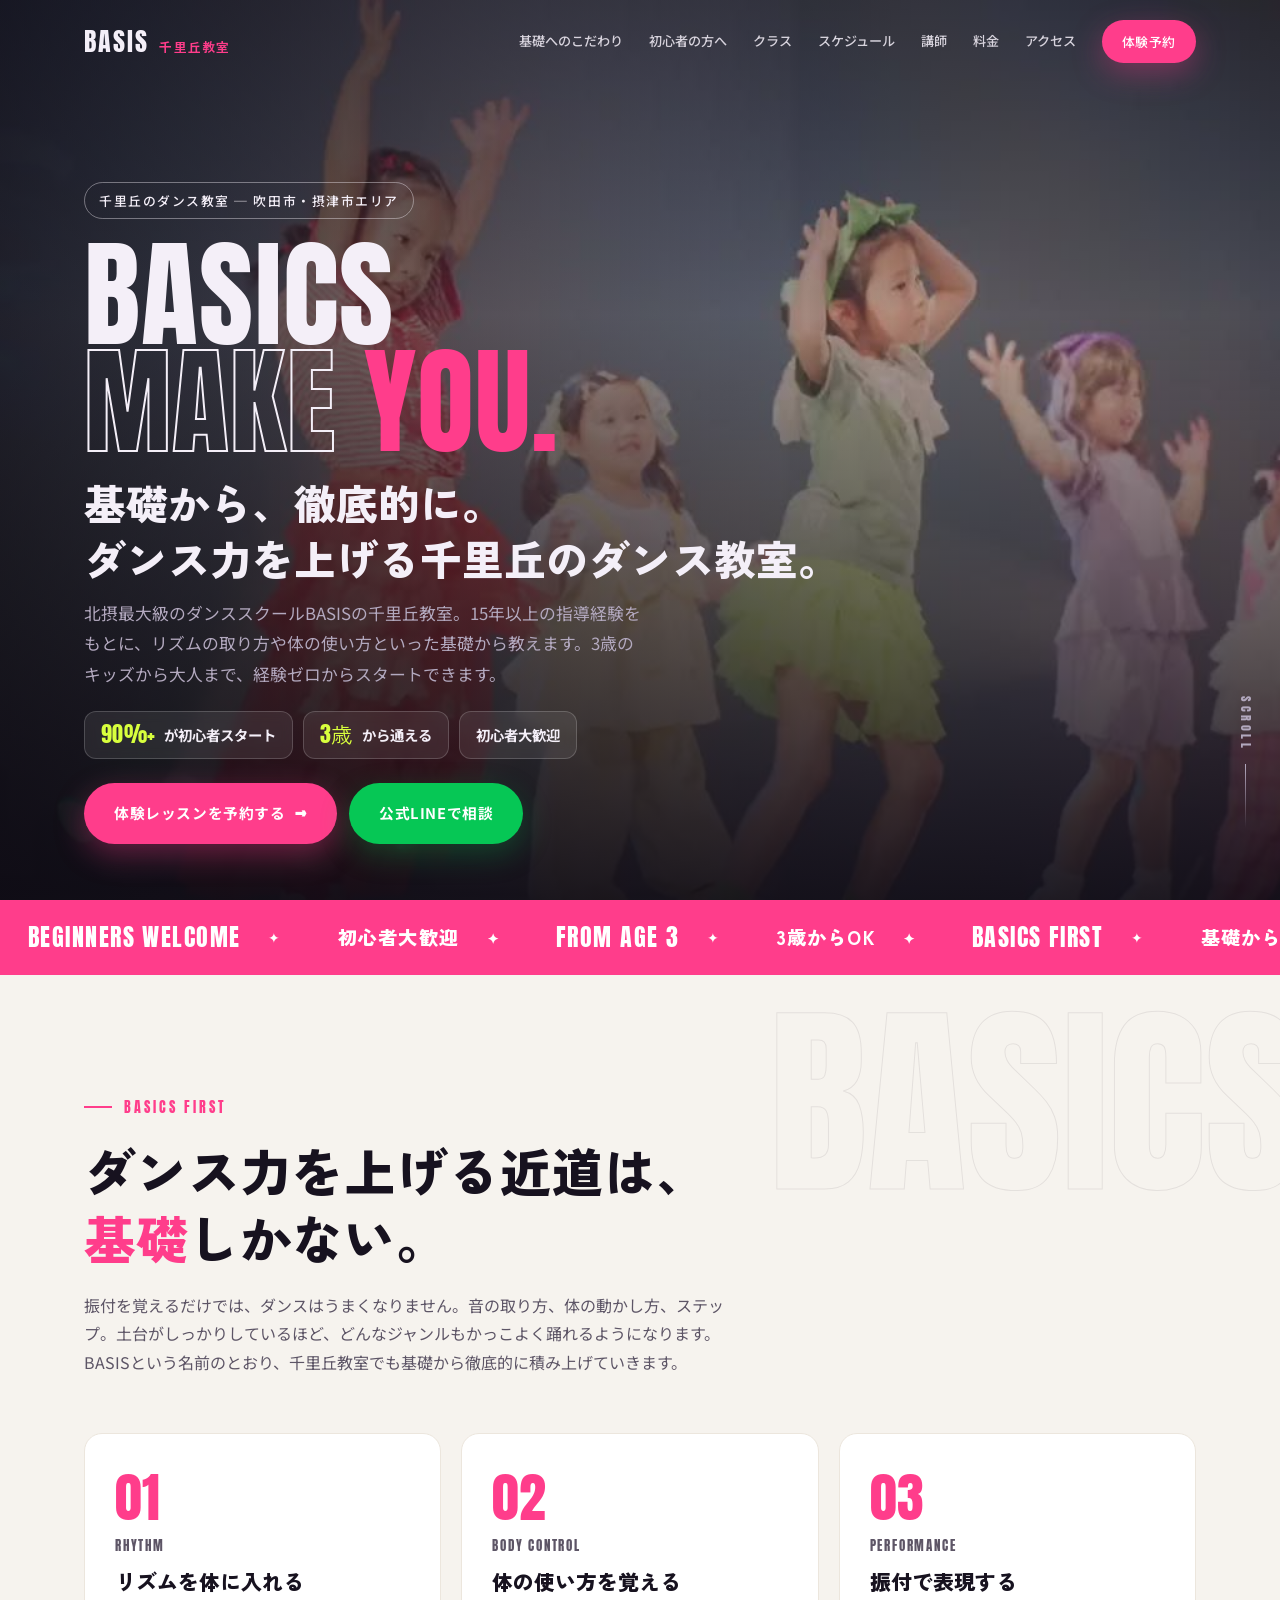
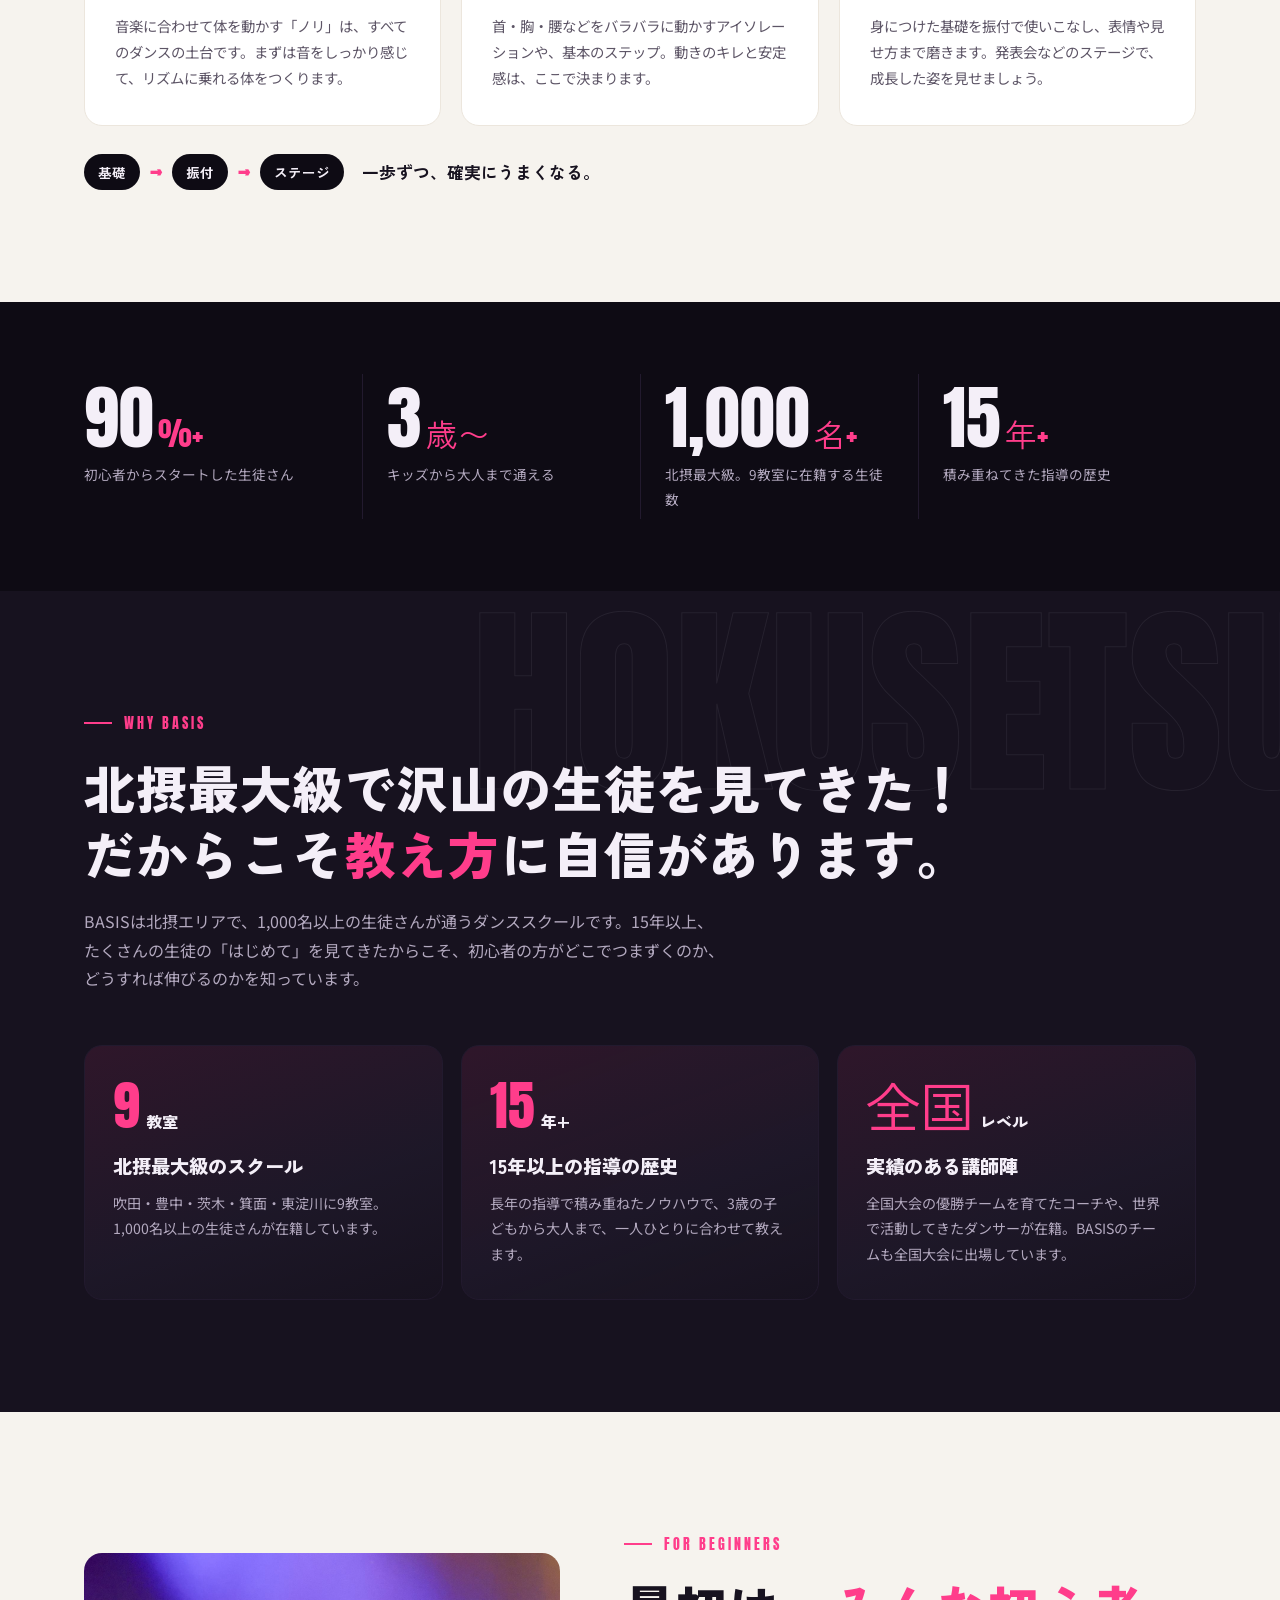
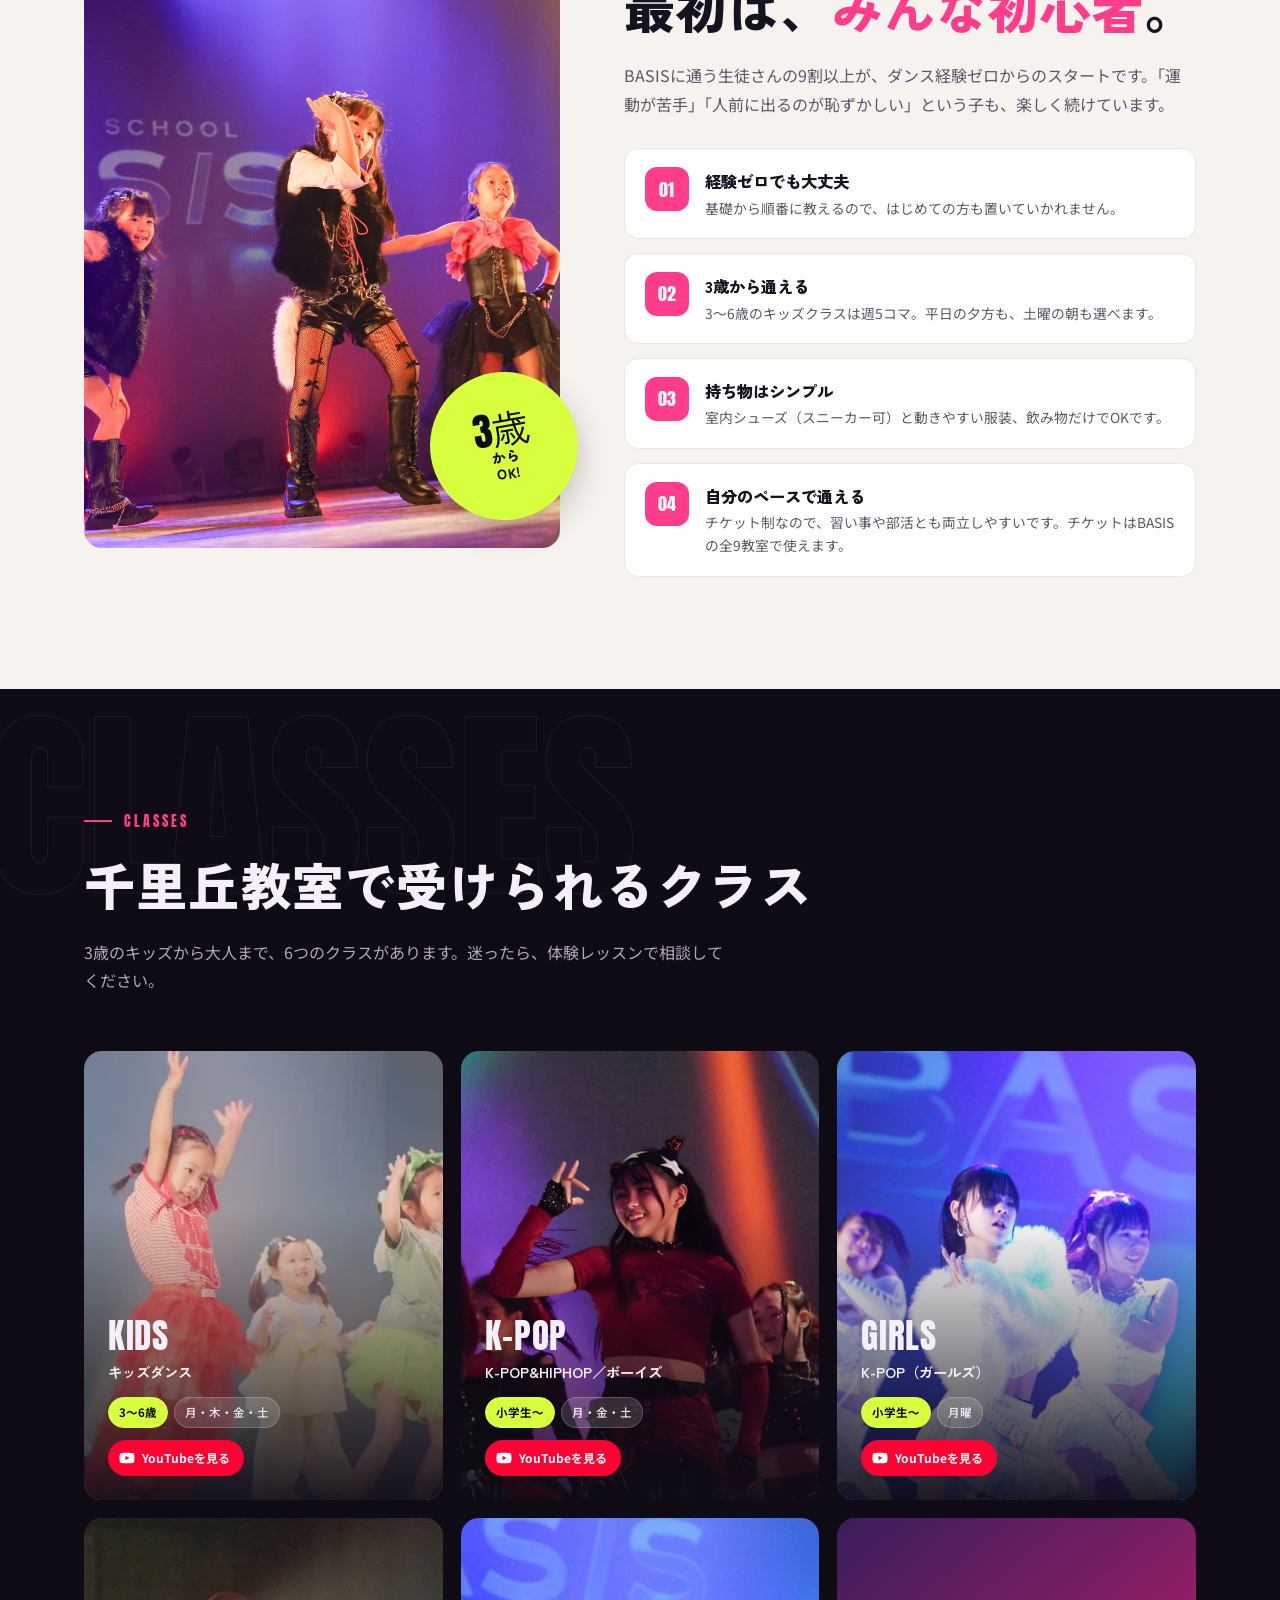
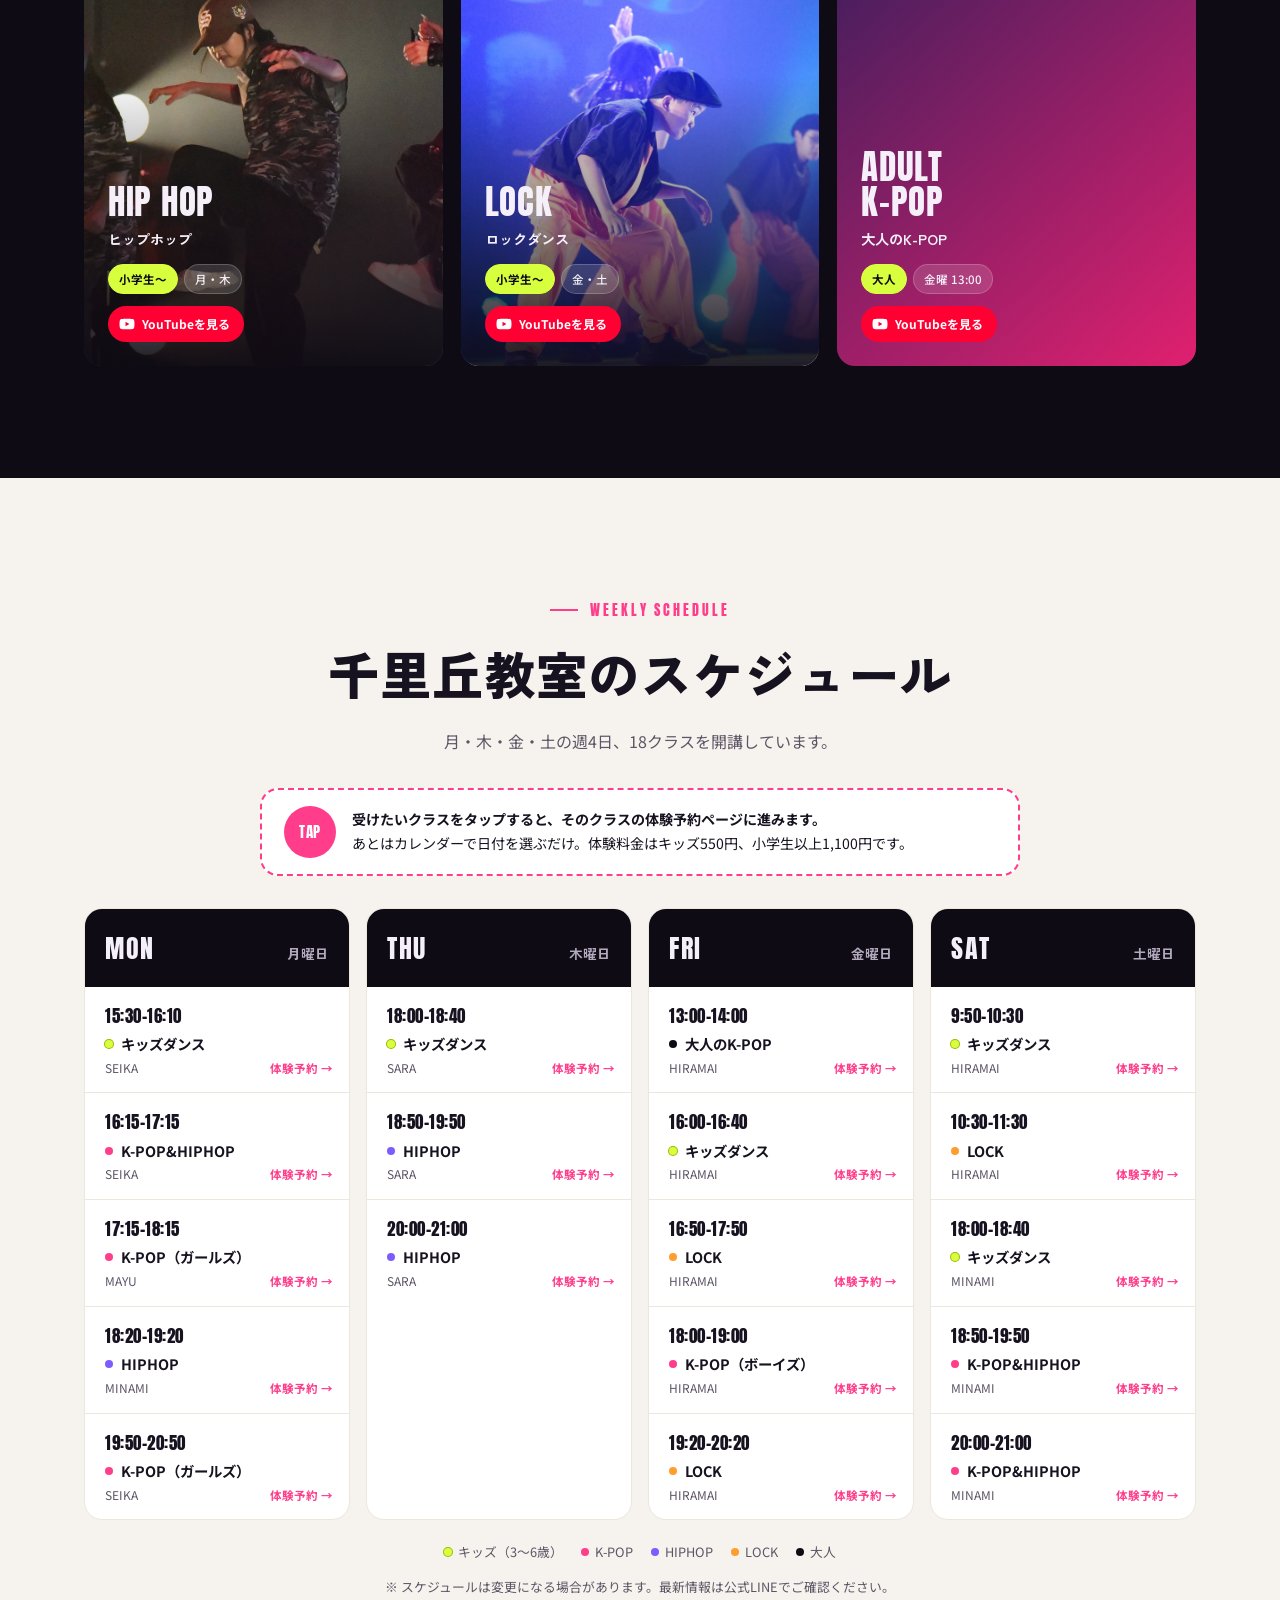
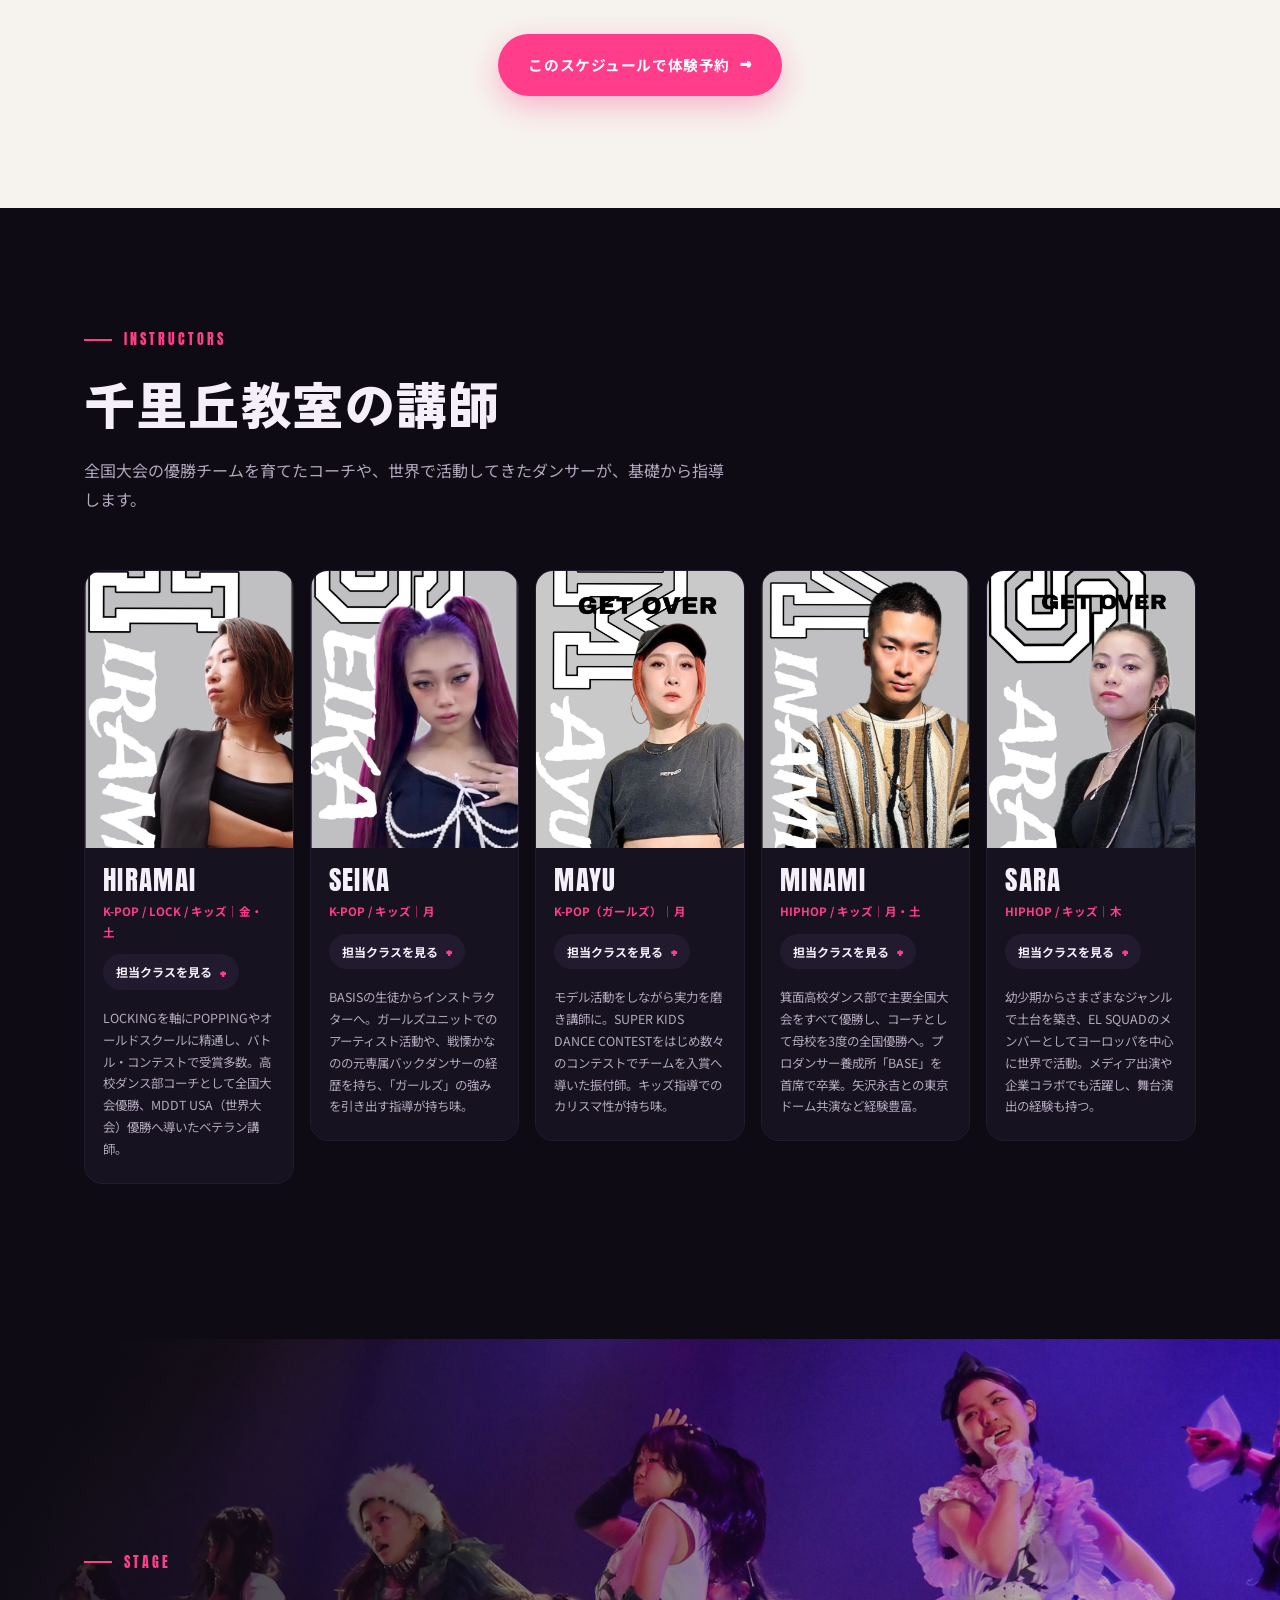
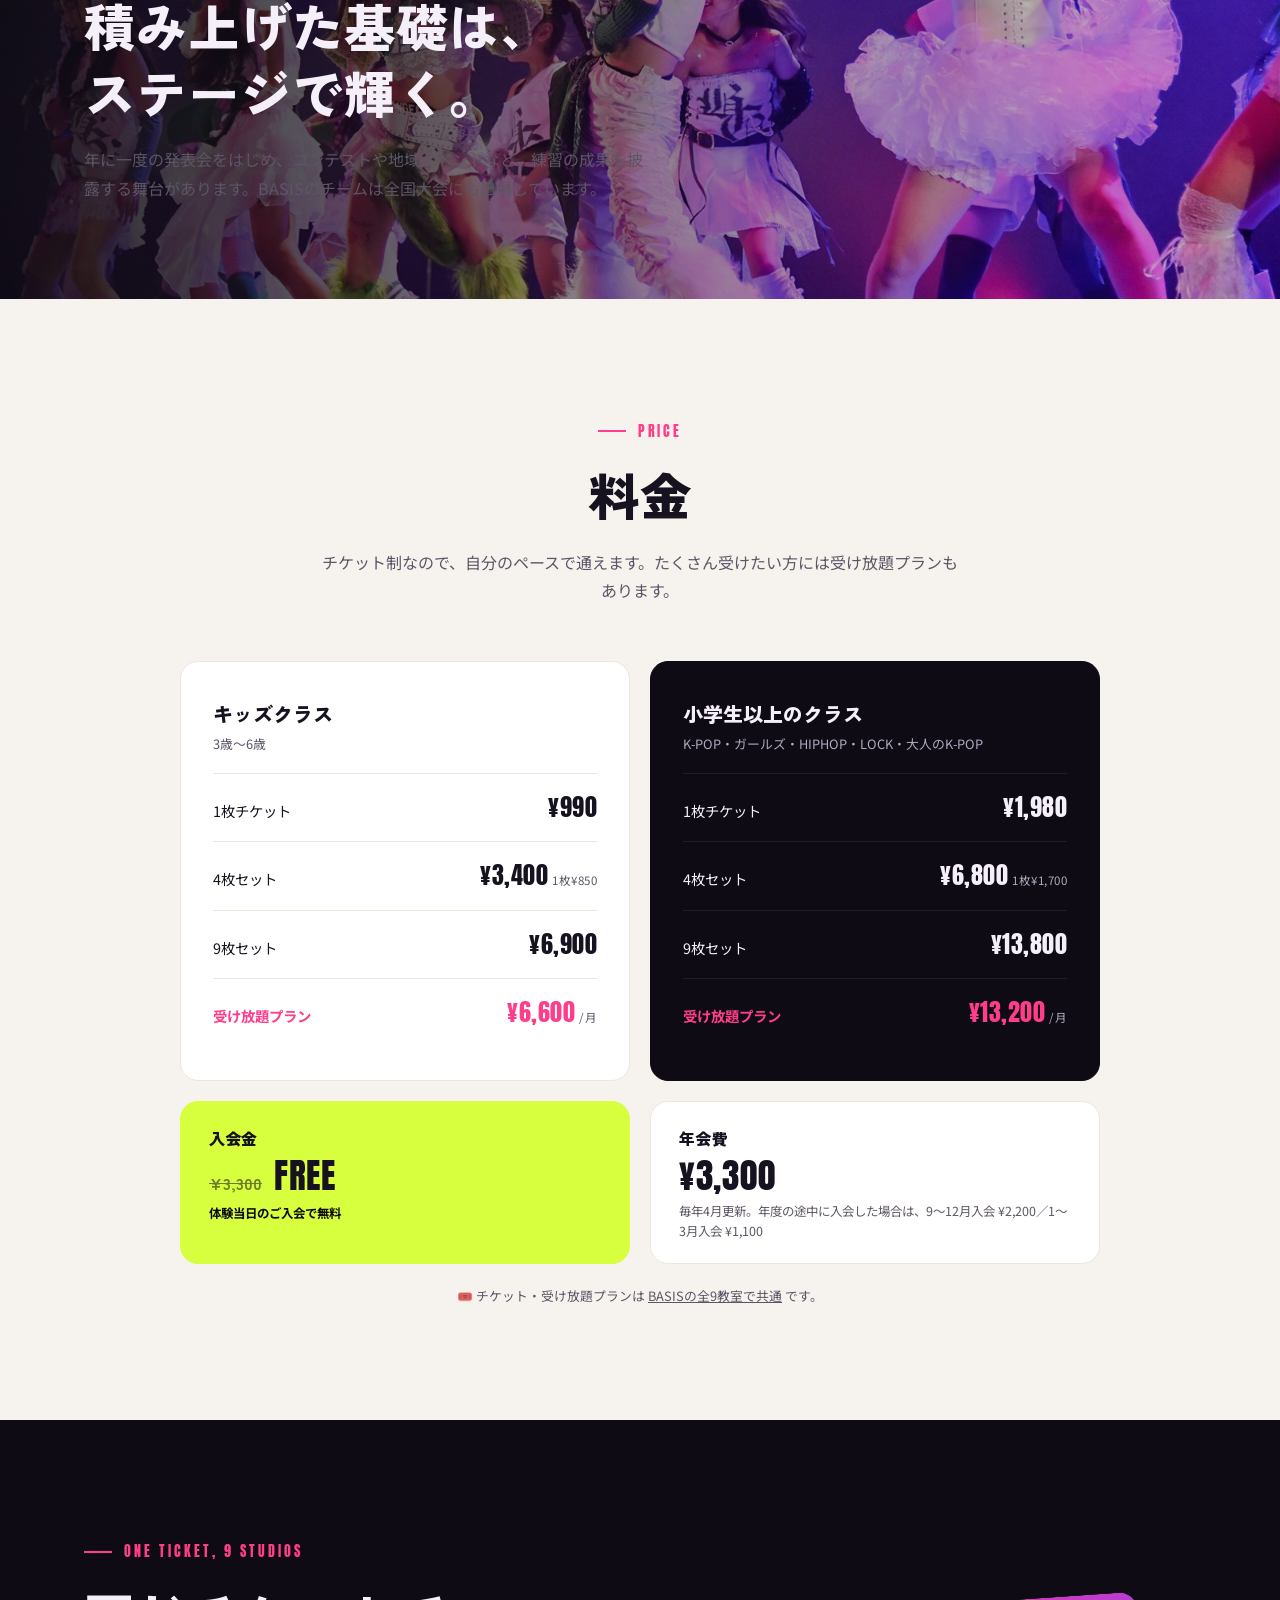
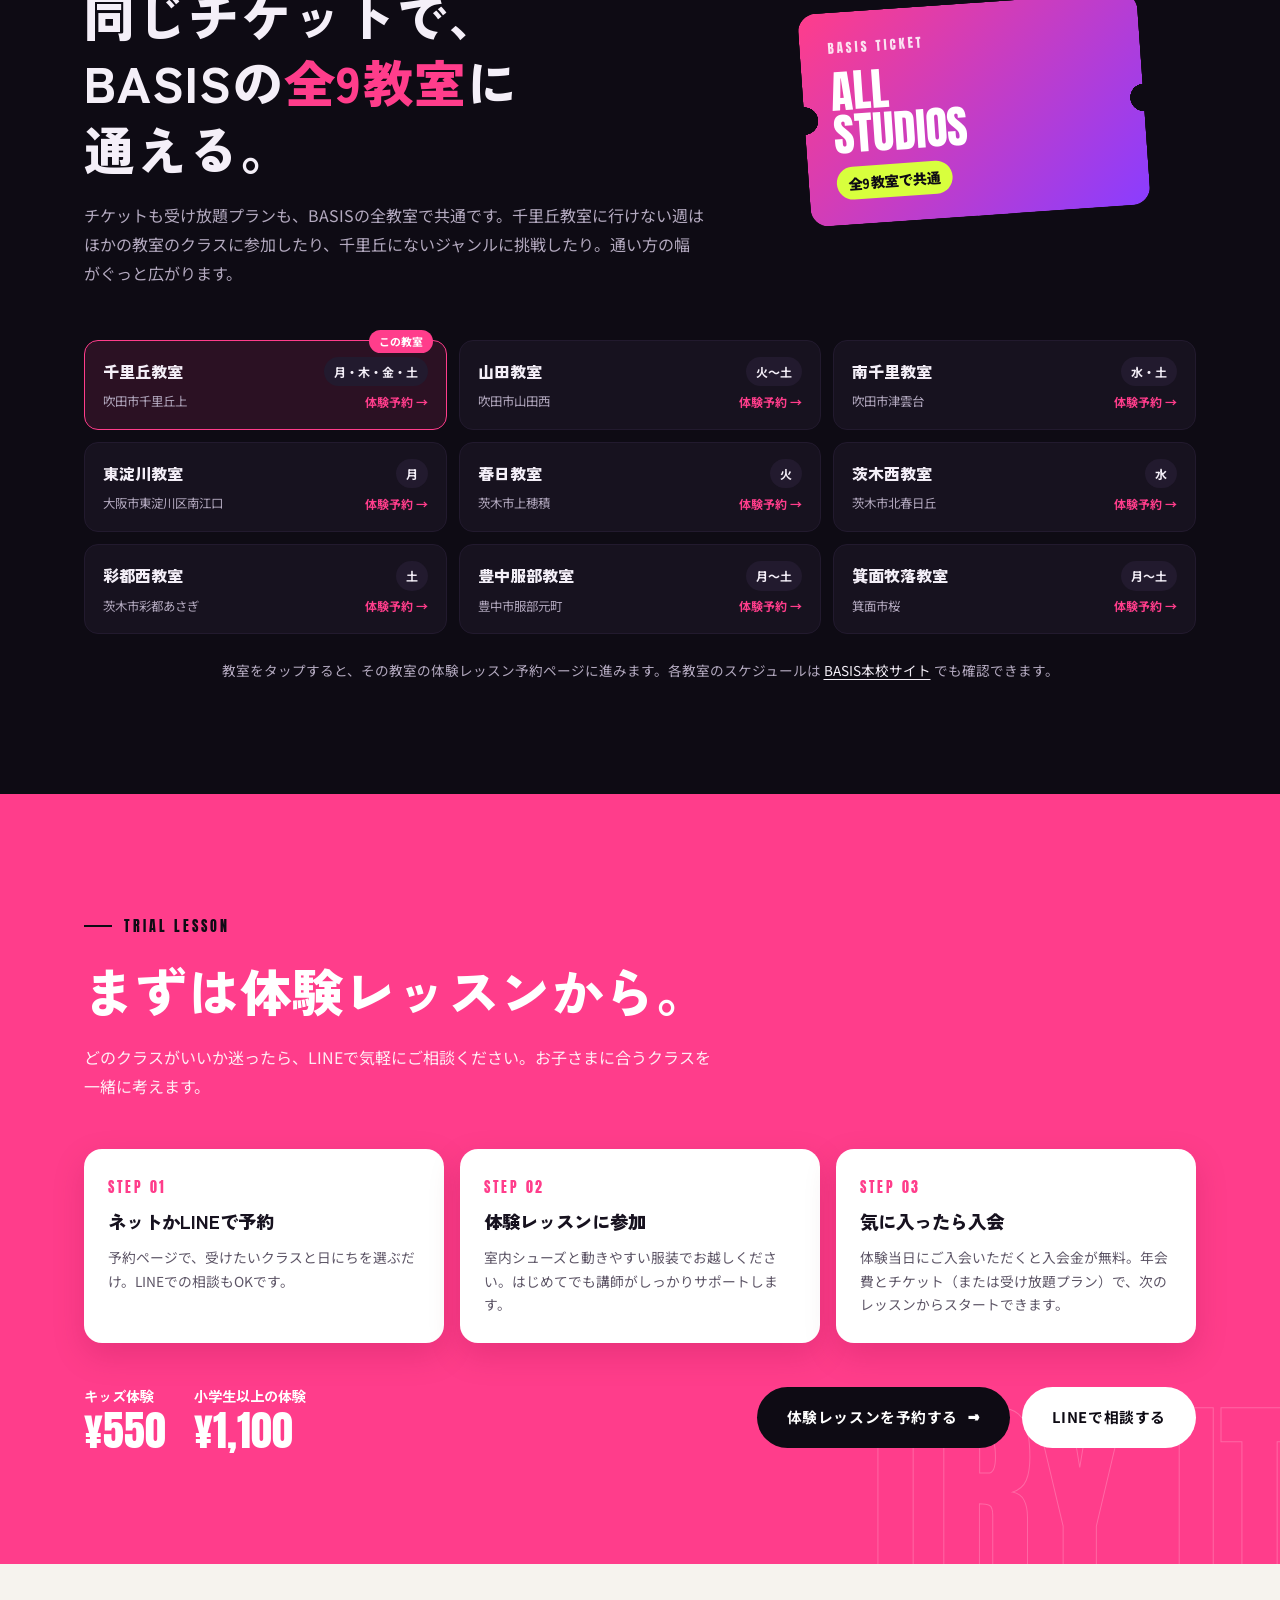
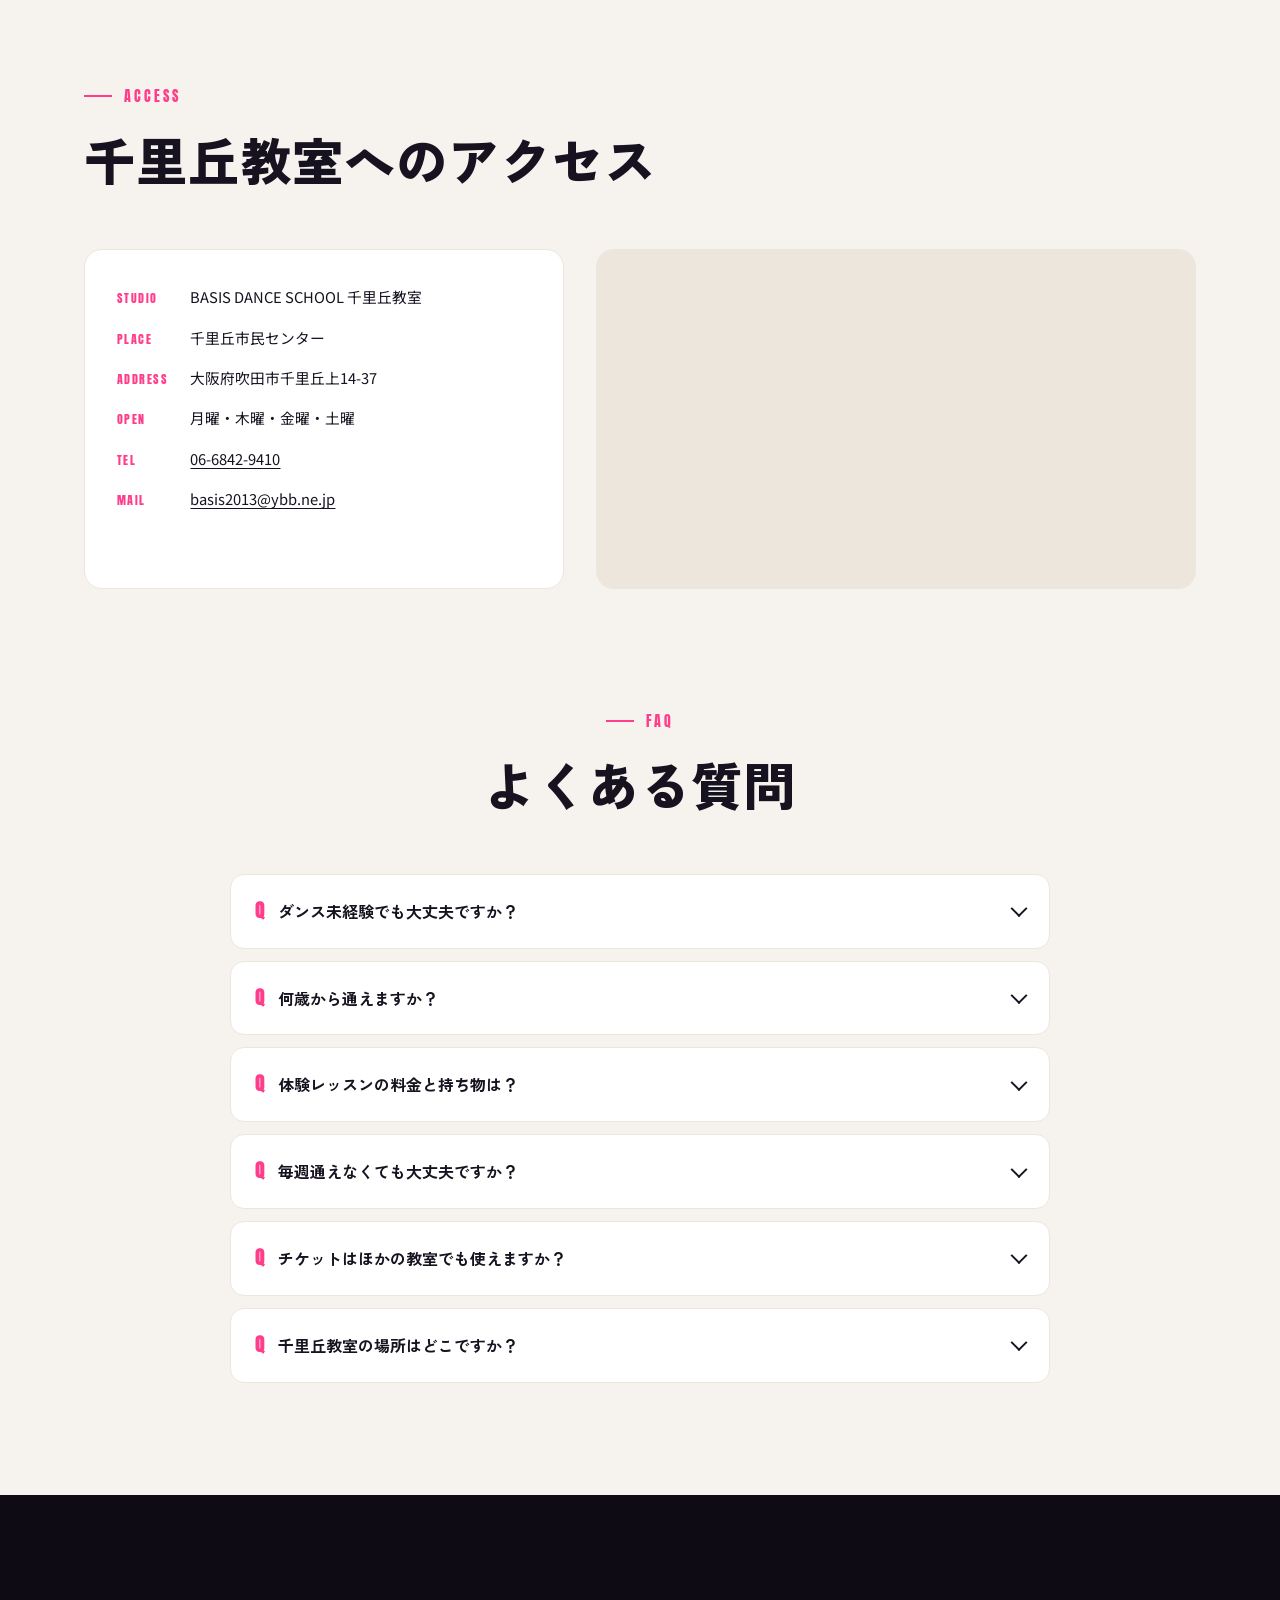
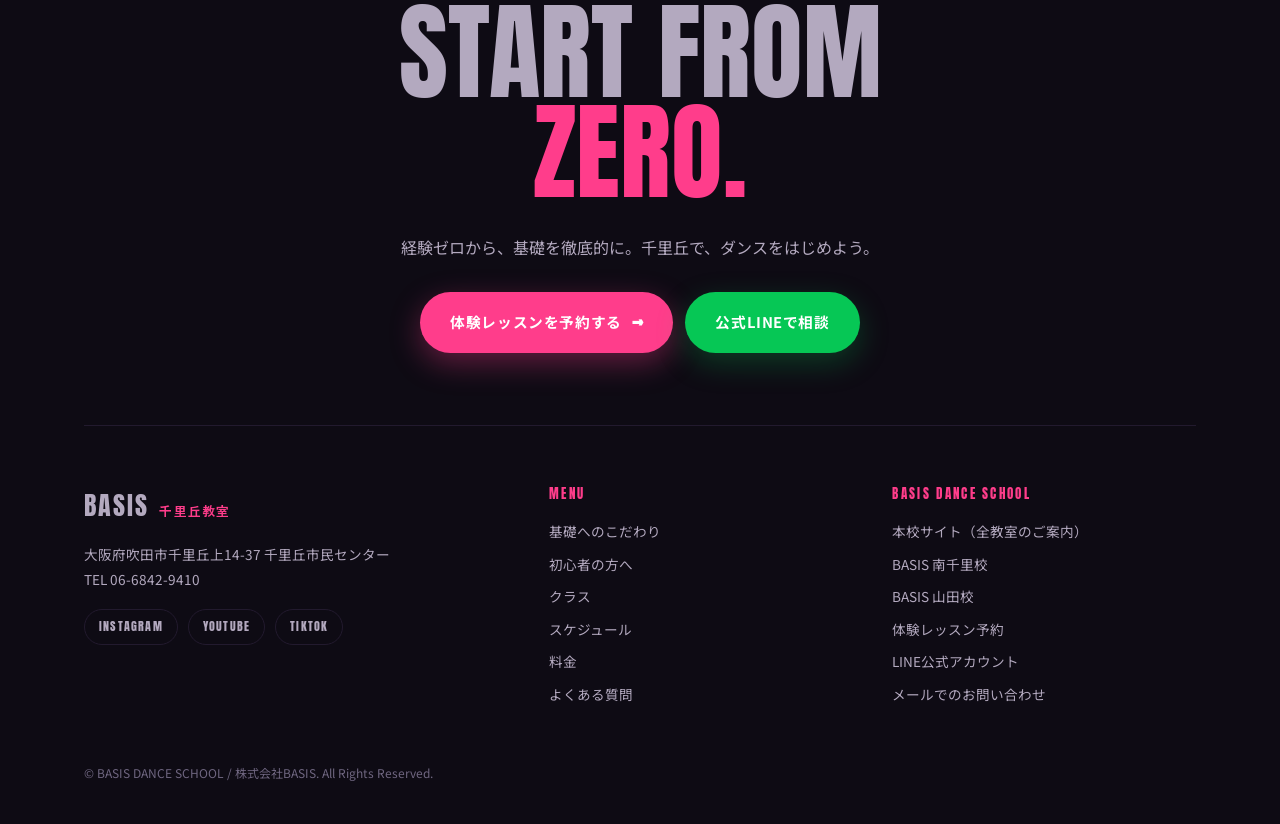
==== commit e722c14d: "入会金表記を「体験当日のご入会で無料」に変更 Co-Authored-By: Claude Opus 5.5 <noreply@anthropic.com>" ====
--- a/index.html
+++ b/index.html
@@ -517,7 +517,7 @@
       <div class="fee fee-campaign">
         <div class="fee-label">入会金</div>
         <div class="fee-val"><s>¥3,300</s> <span class="big">FREE</span></div>
-        <div class="fee-note">いまなら無料キャンペーン中</div>
+        <div class="fee-note">体験当日のご入会で無料</div>
       </div>
       <div class="fee">
         <div class="fee-label">年会費</div>
@@ -573,7 +573,7 @@
     <div class="steps">
       <div class="step rv"><div class="step-num">STEP 01</div><h3>ネットかLINEで予約</h3><p>予約ページで、受けたいクラスと日にちを選ぶだけ。LINEでの相談もOKです。</p></div>
       <div class="step rv" style="transition-delay:.06s"><div class="step-num">STEP 02</div><h3>体験レッスンに参加</h3><p>室内シューズと動きやすい服装でお越しください。はじめてでも講師がしっかりサポートします。</p></div>
-      <div class="step rv" style="transition-delay:.12s"><div class="step-num">STEP 03</div><h3>気に入ったら入会</h3><p>いまなら入会金が無料。年会費とチケット（または受け放題プラン）で、次のレッスンからスタートできます。</p></div>
+      <div class="step rv" style="transition-delay:.12s"><div class="step-num">STEP 03</div><h3>気に入ったら入会</h3><p>体験当日にご入会いただくと入会金が無料。年会費とチケット（または受け放題プラン）で、次のレッスンからスタートできます。</p></div>
     </div>
     <div class="trial-bottom rv">
       <div class="trial-prices">
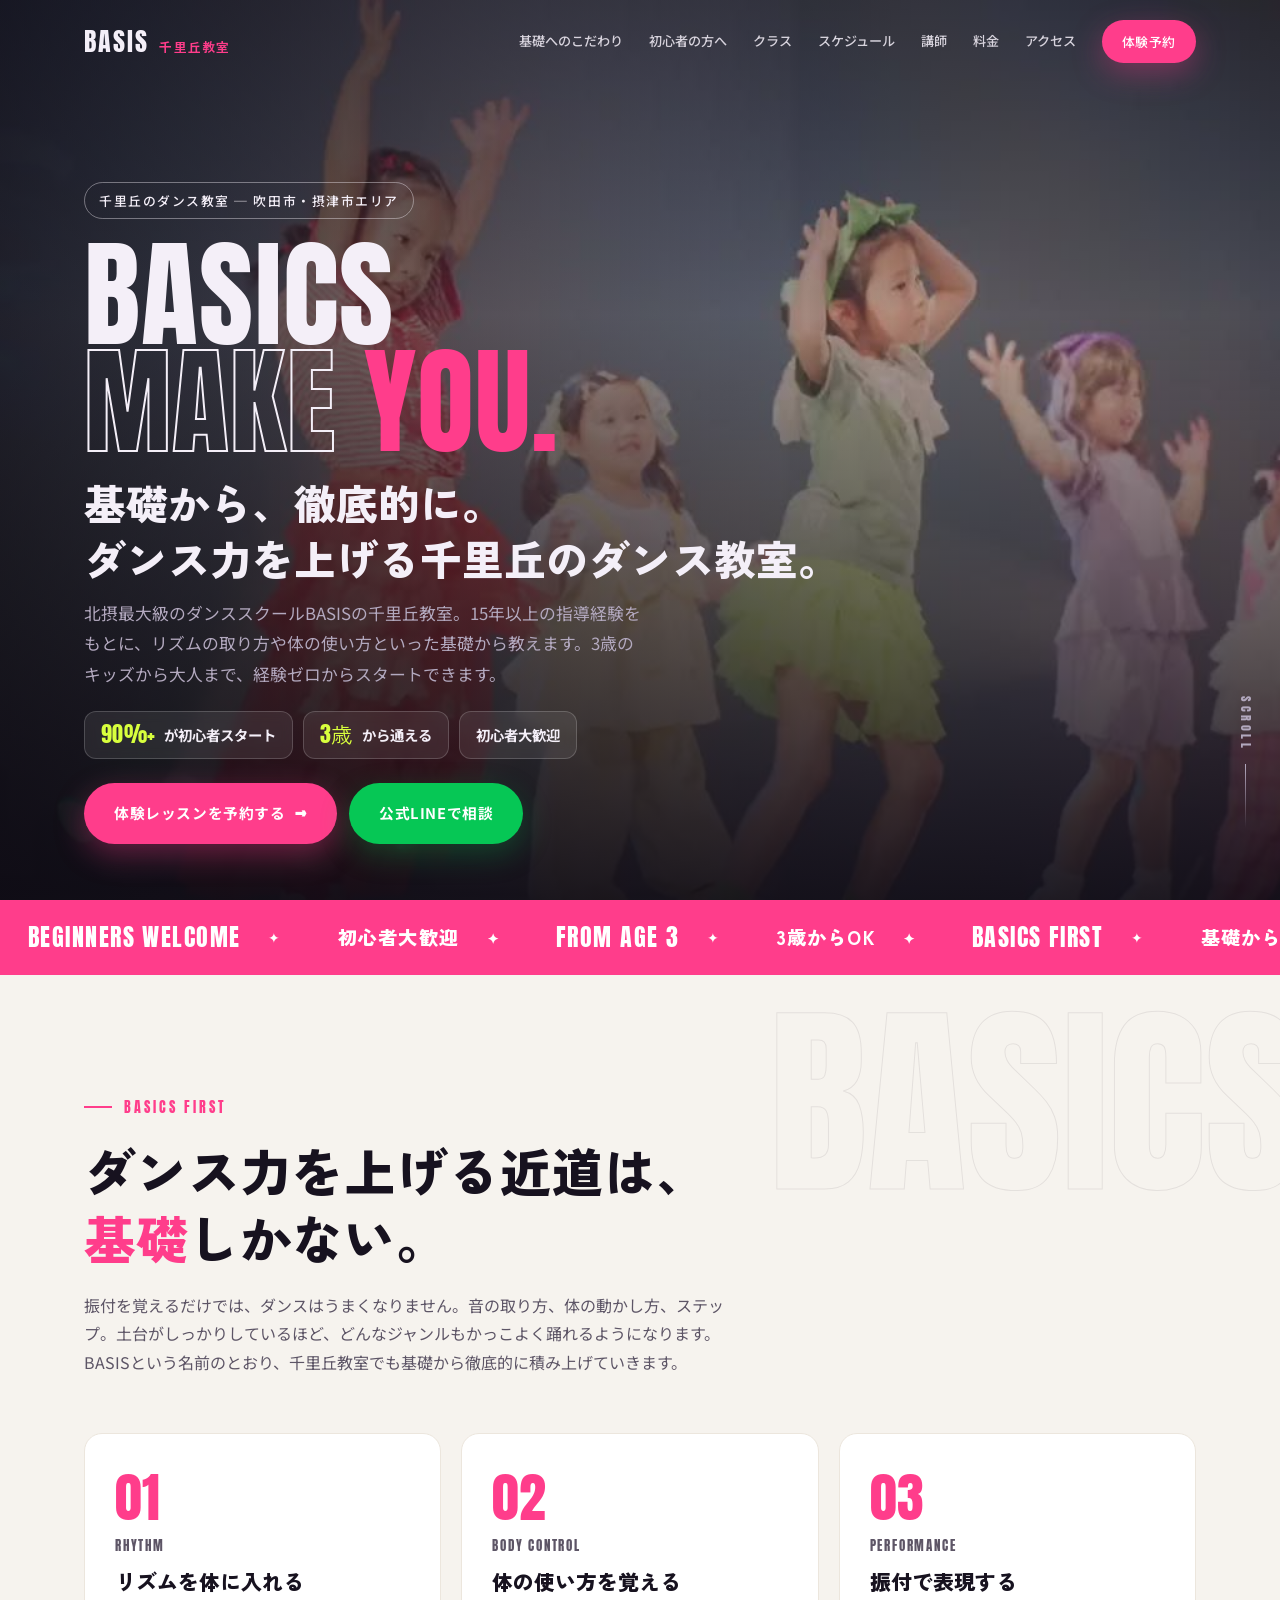
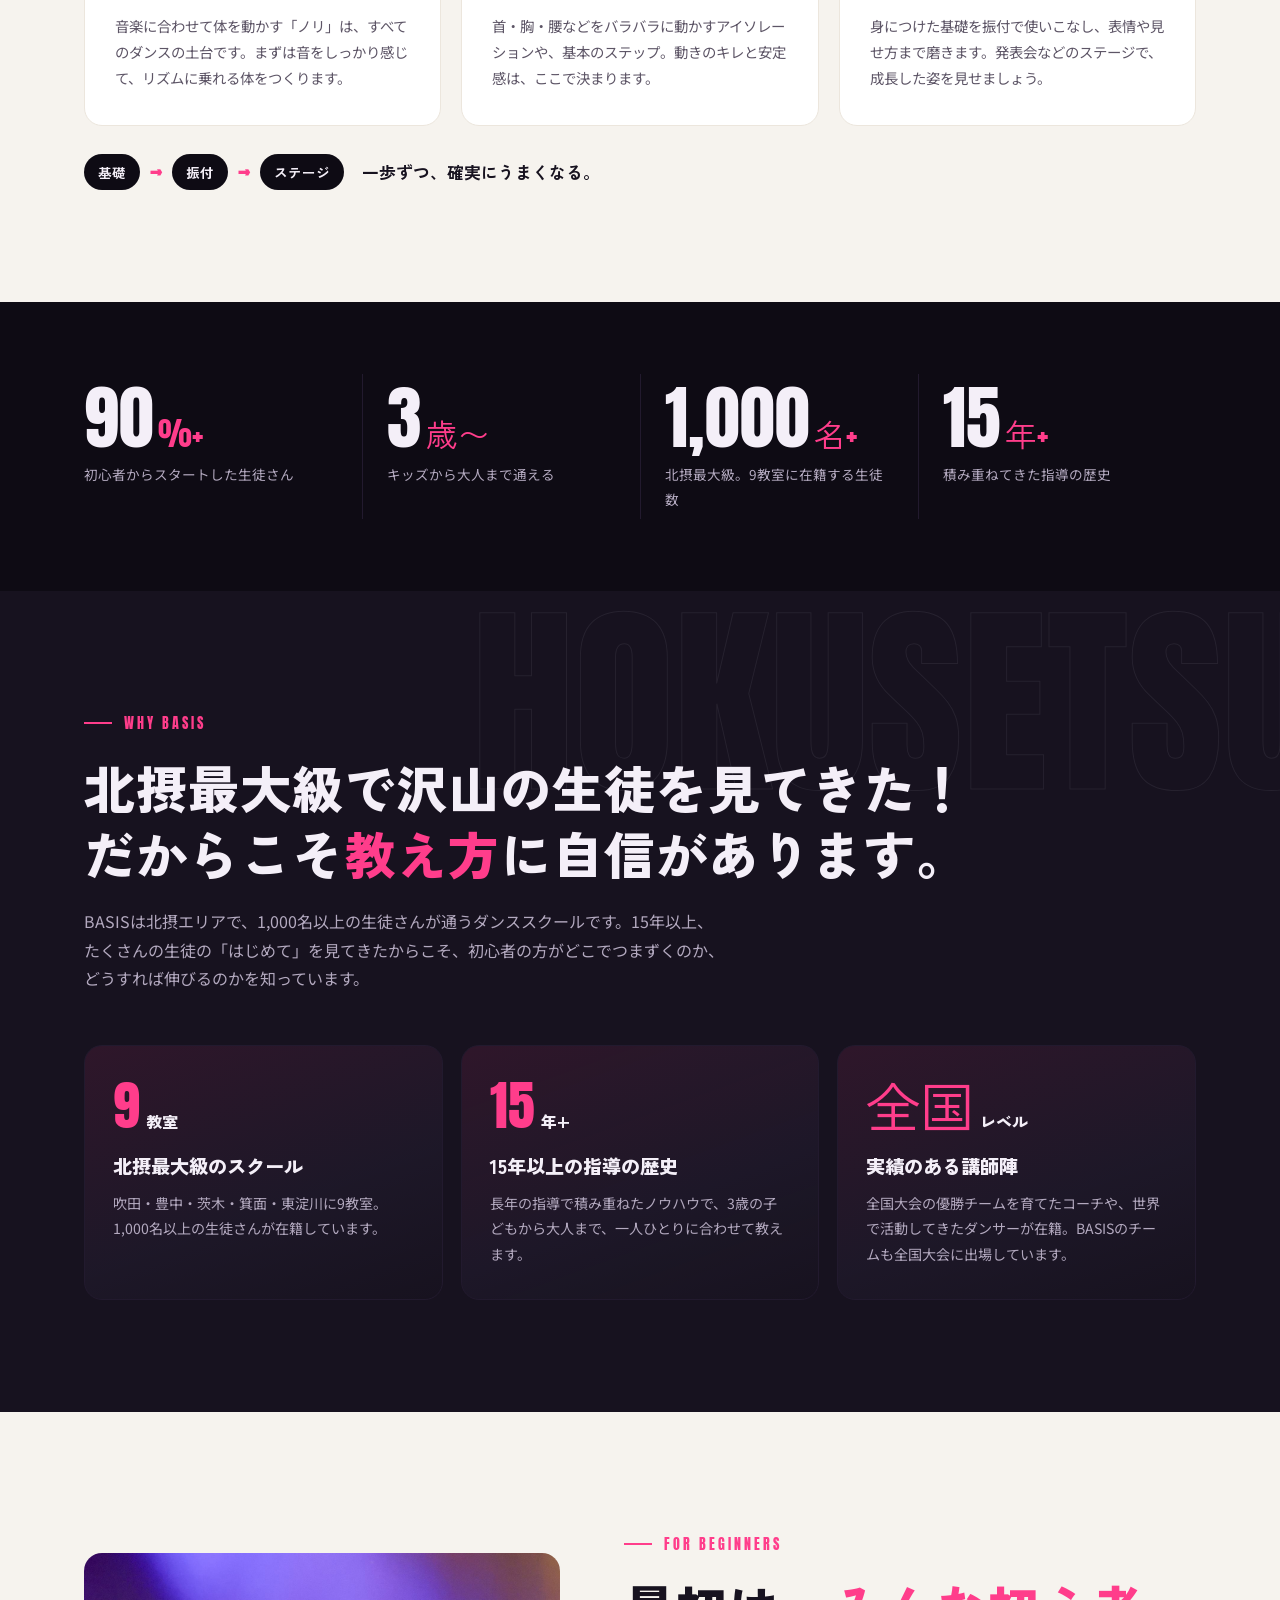
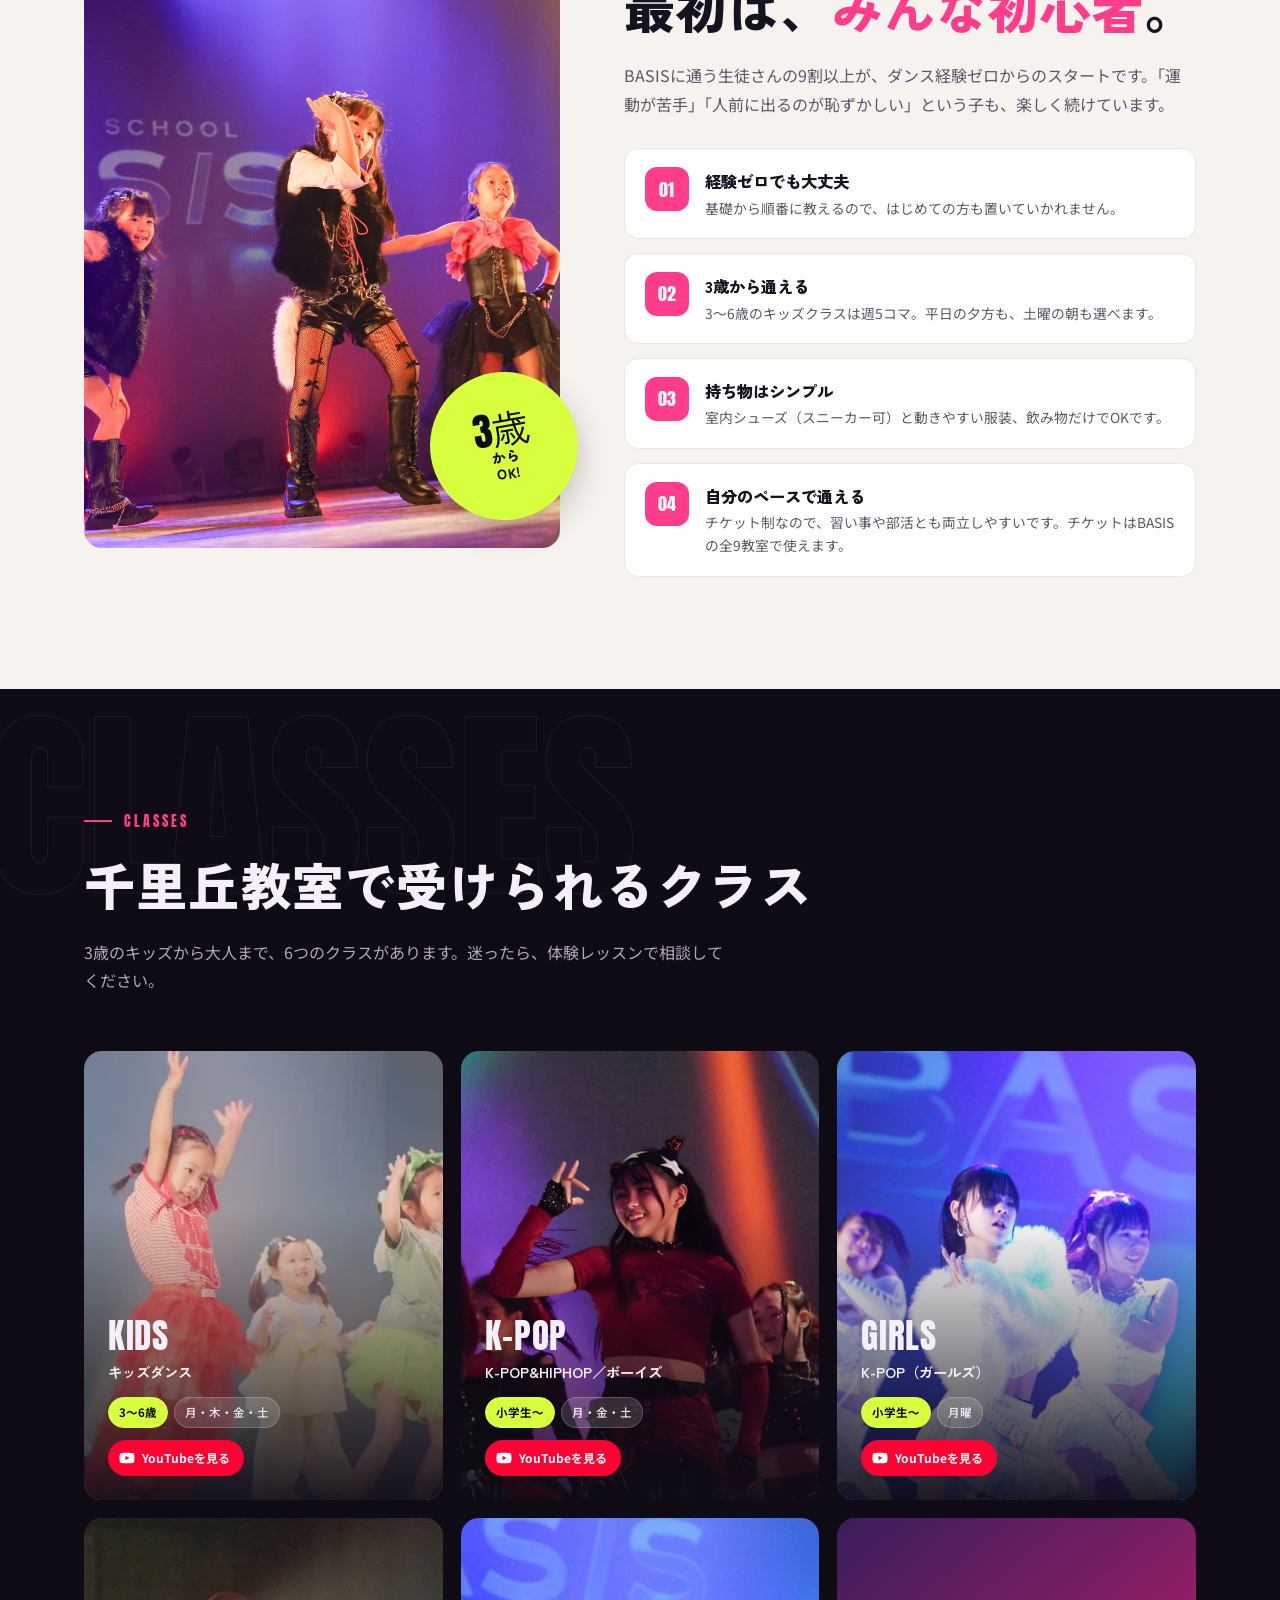
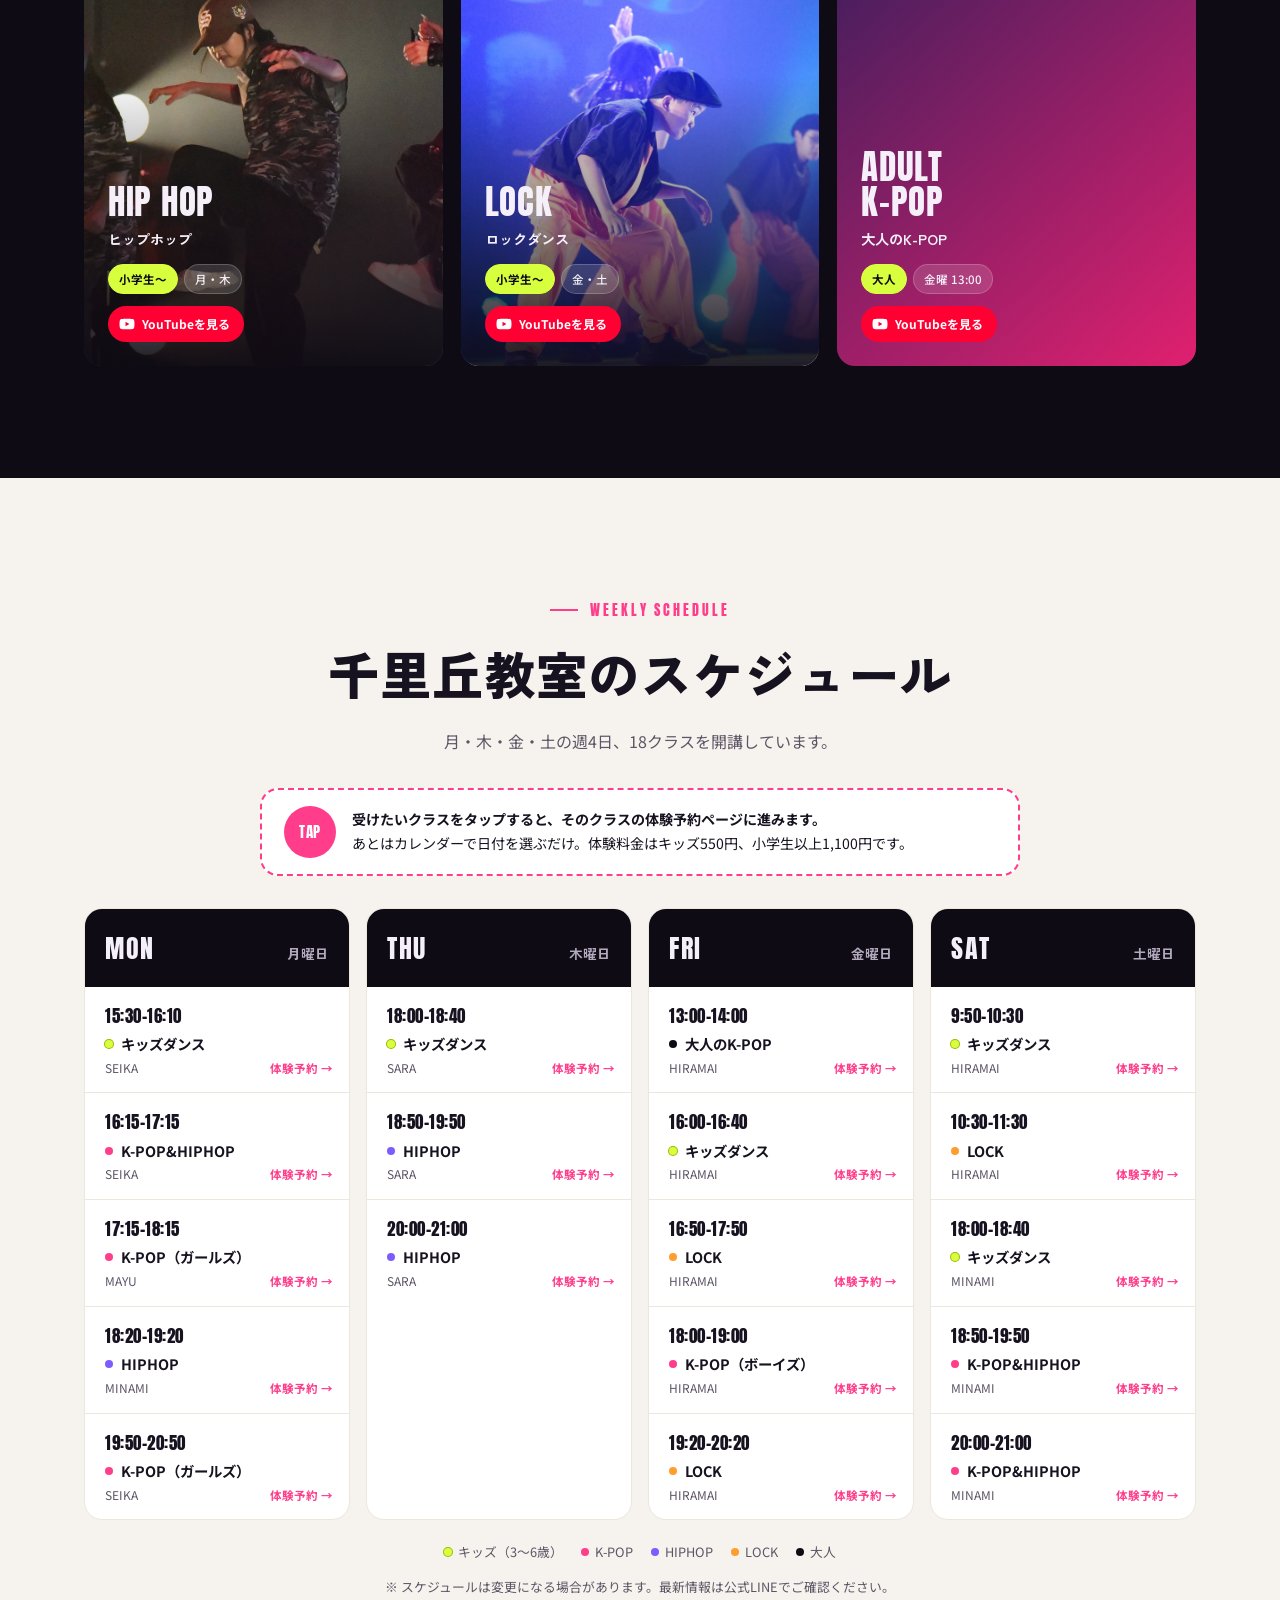
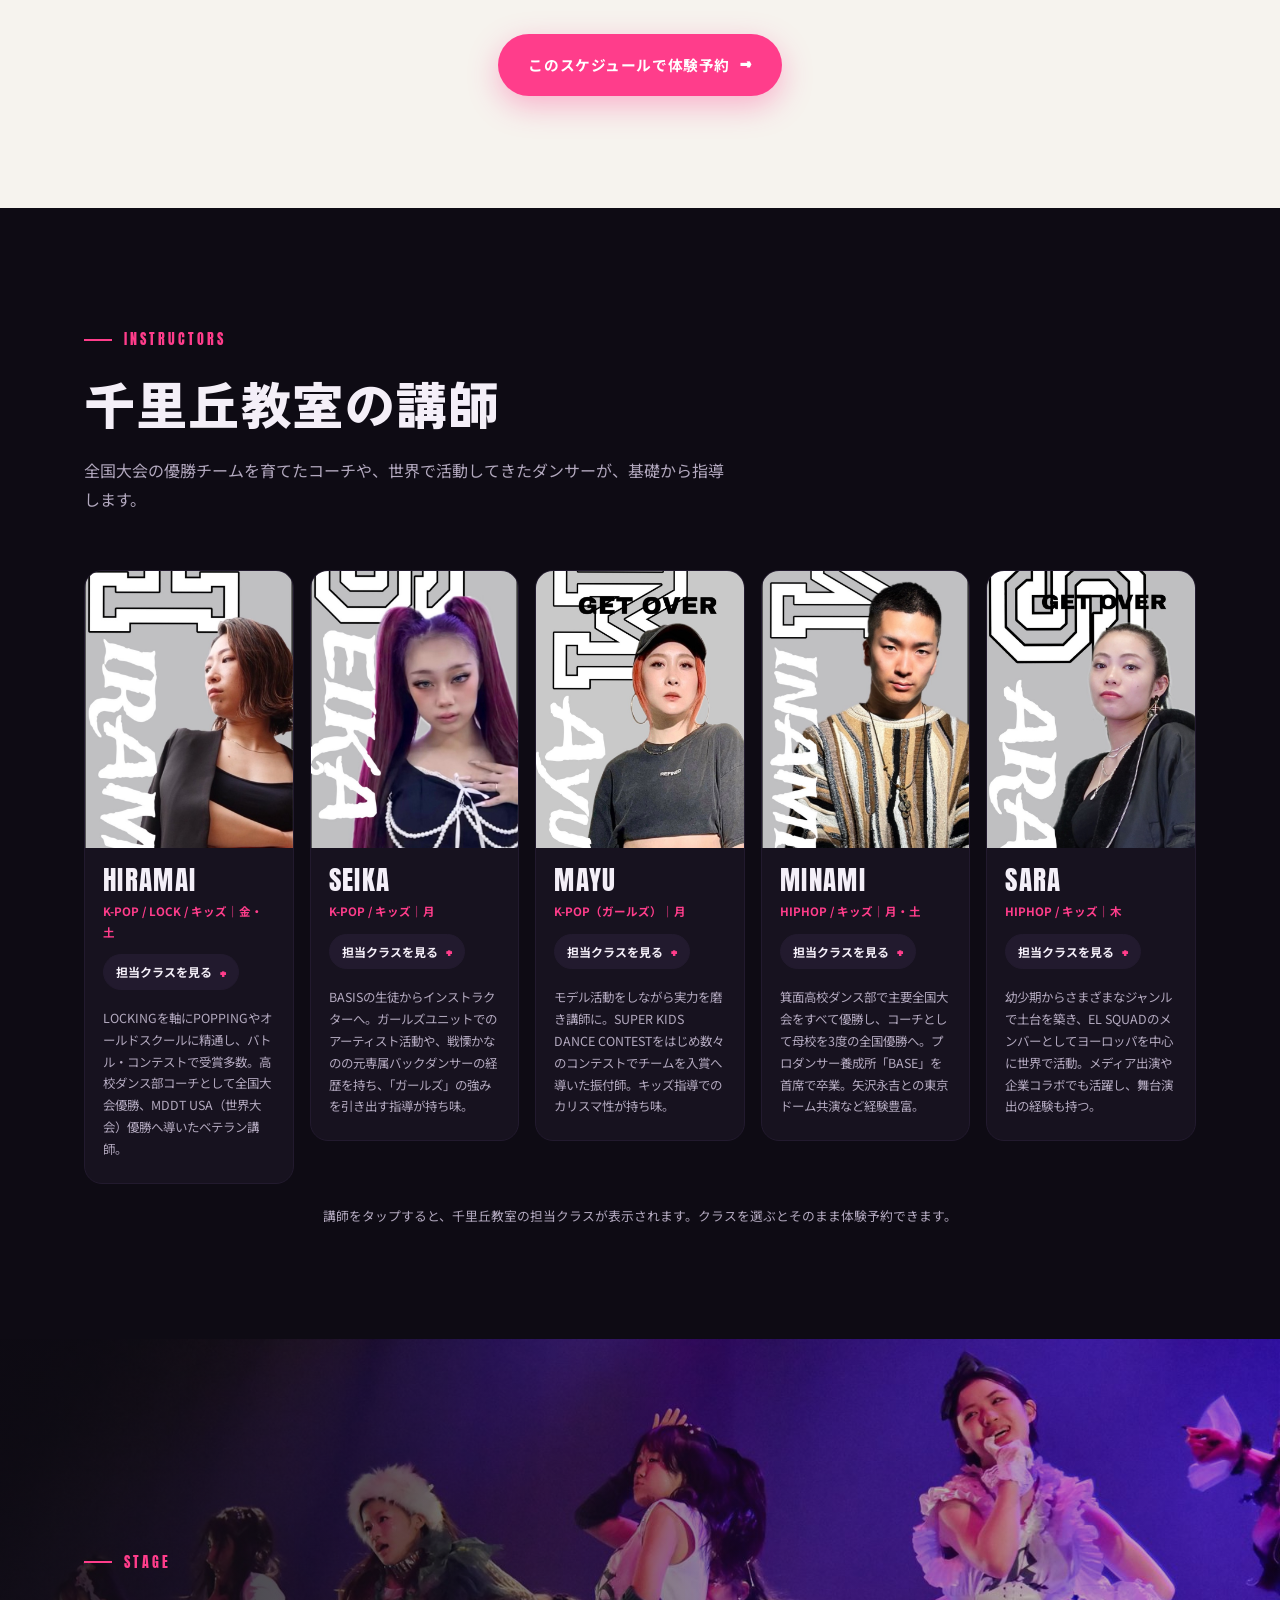
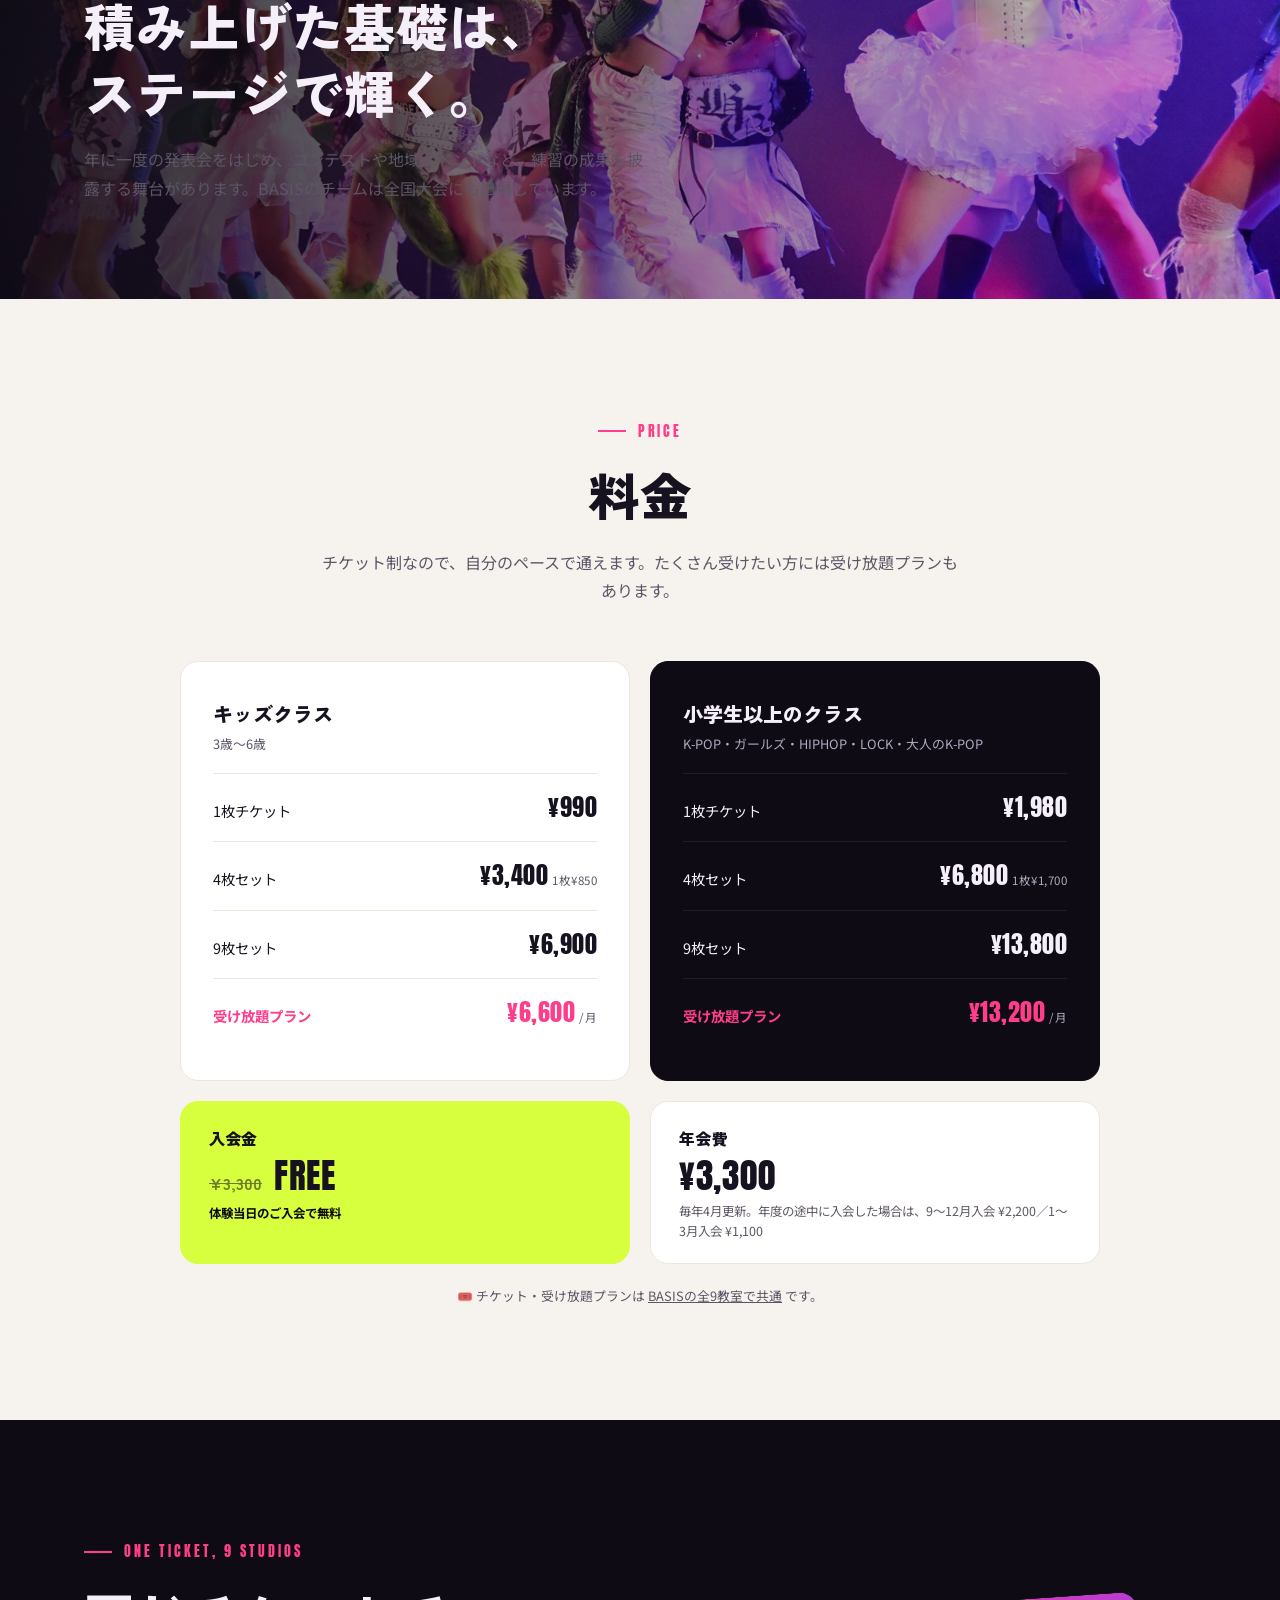
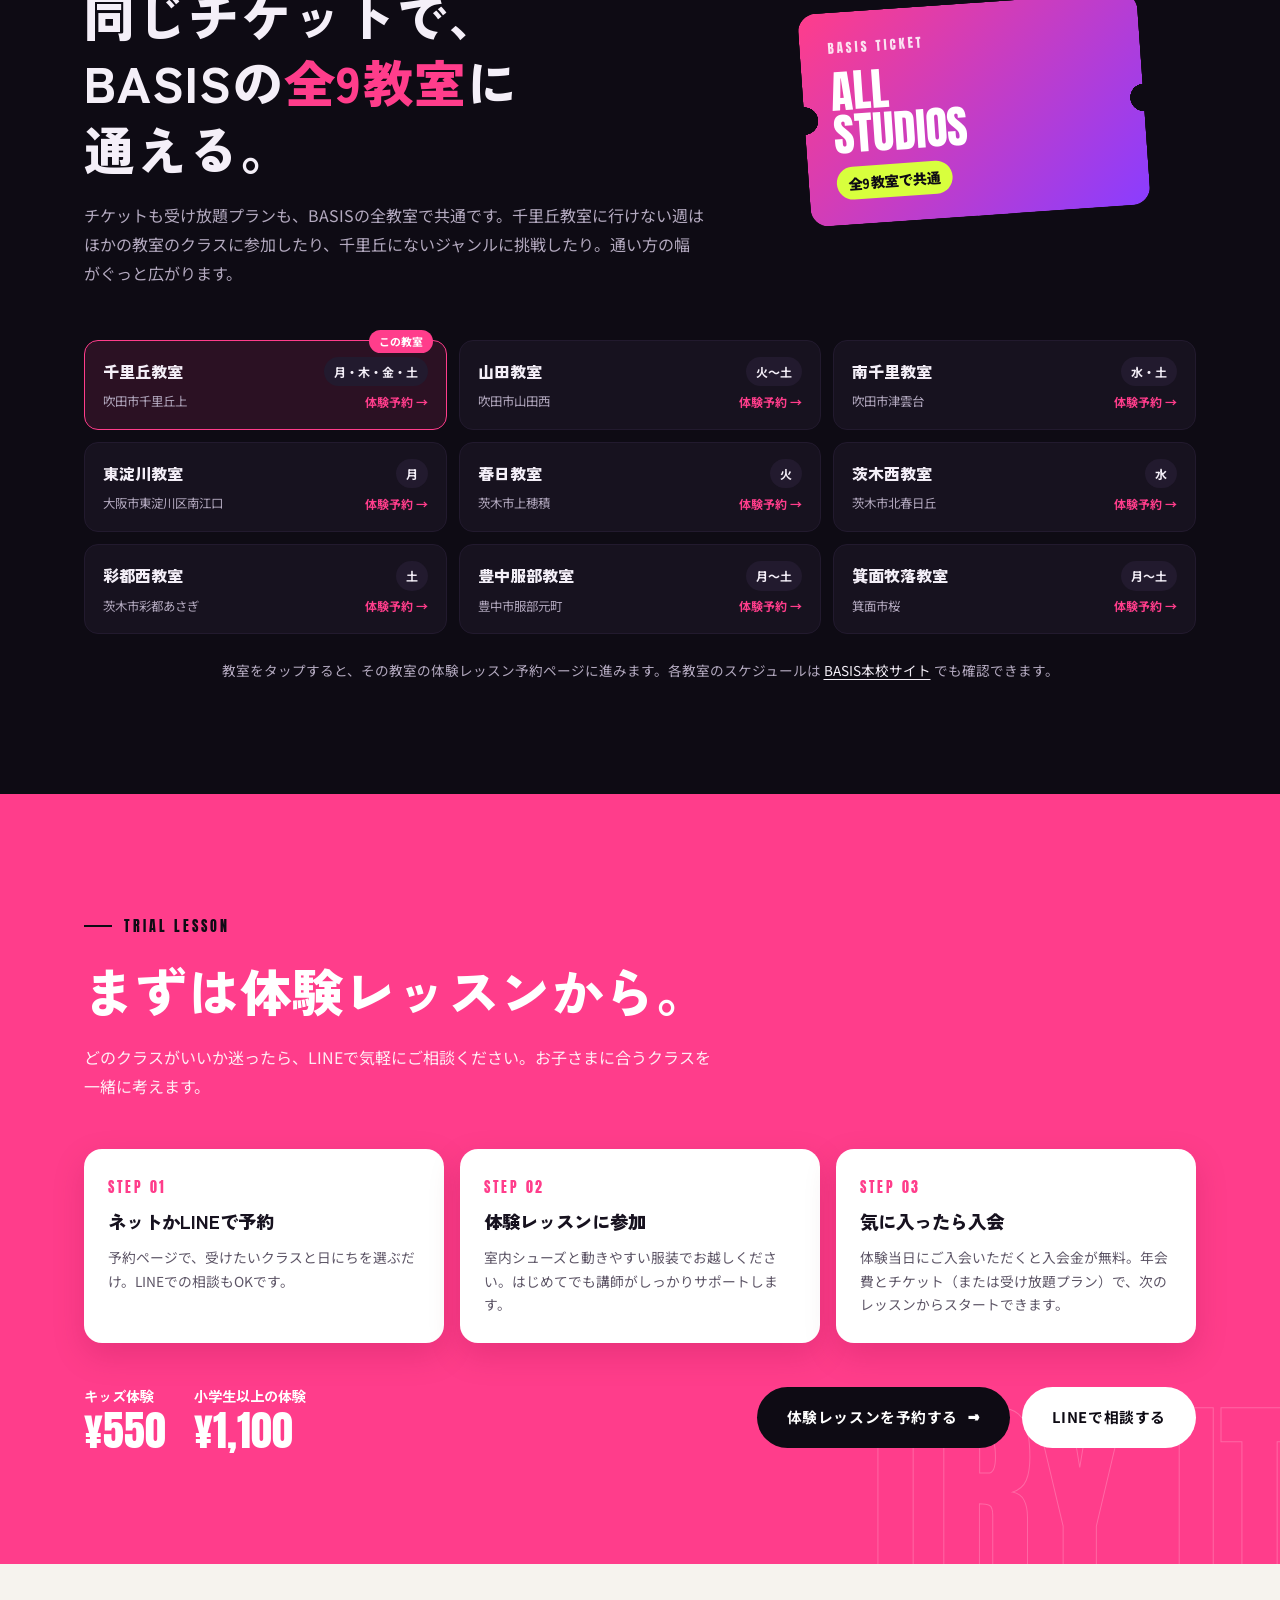
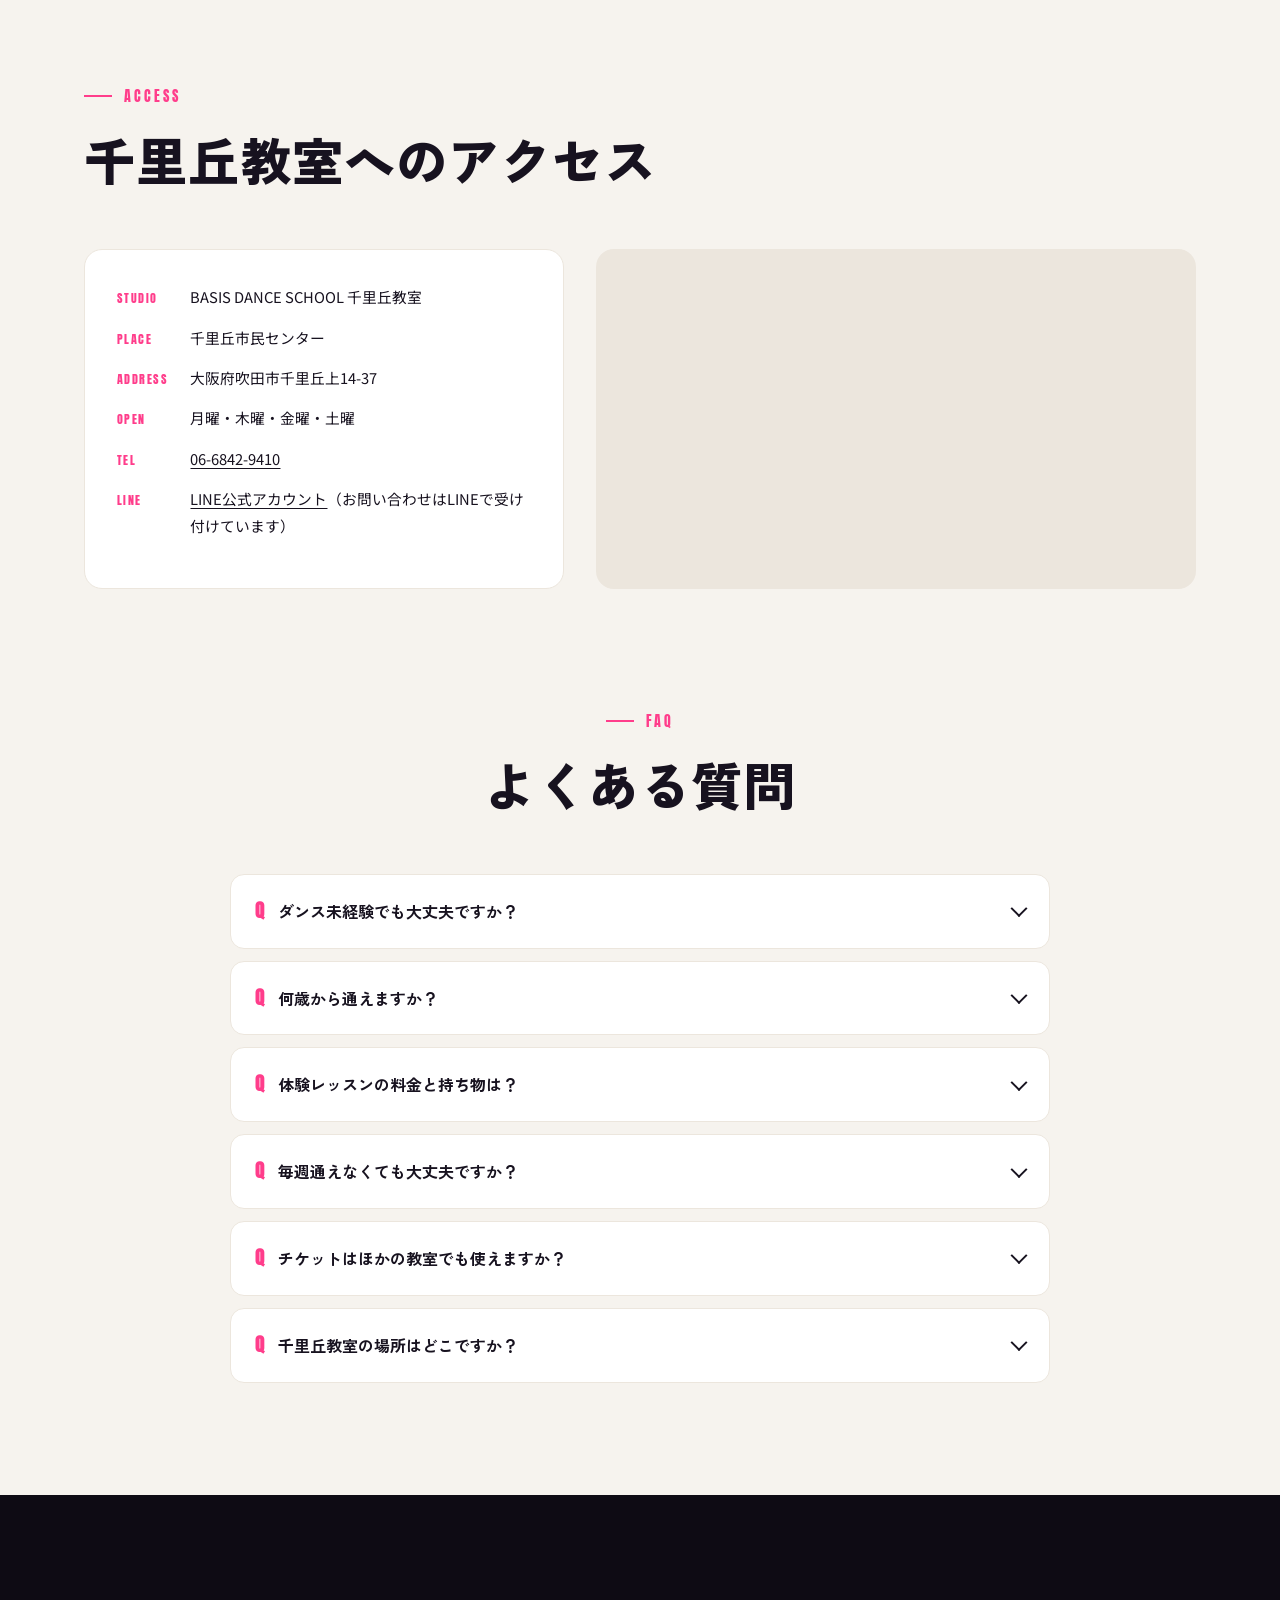
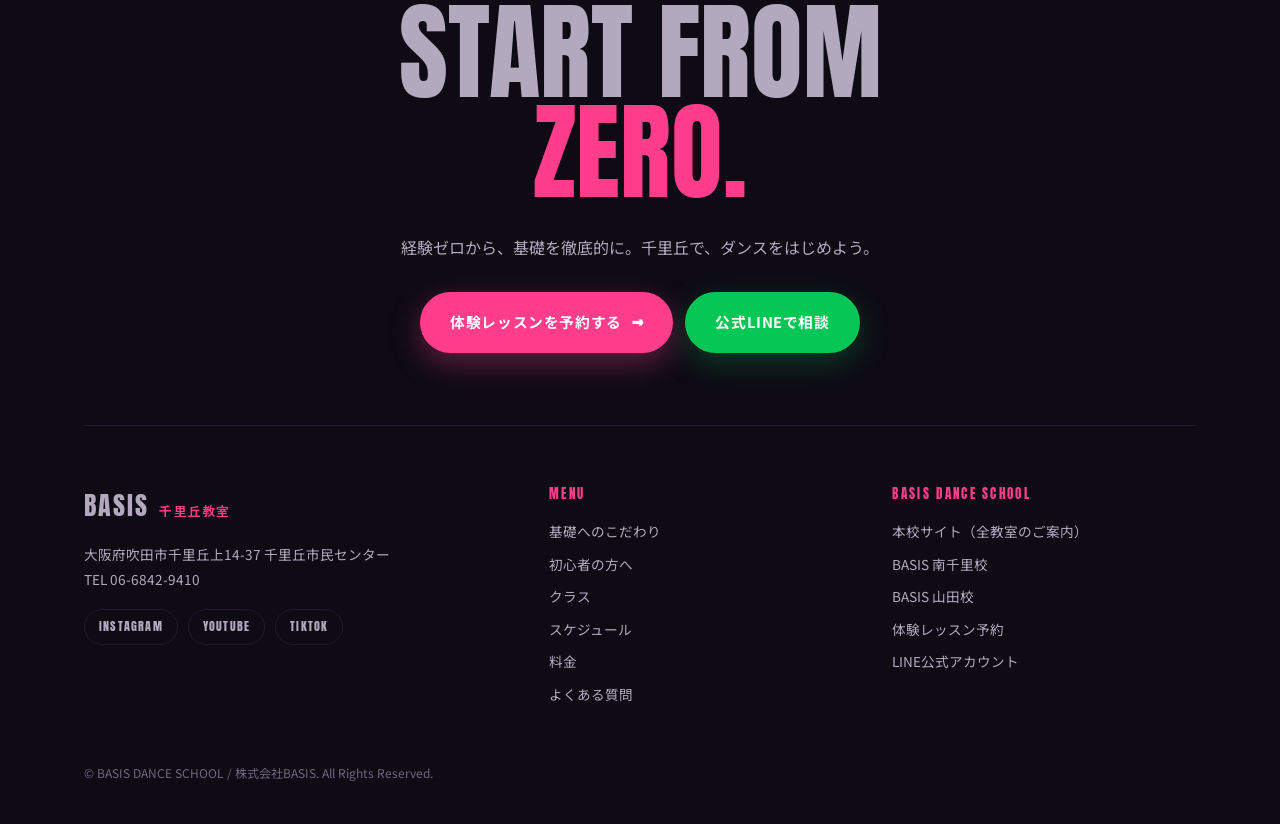
==== commit e8847639: "メールアドレス表記を削除し連絡先をLINEに統一 Co-Authored-By: Claude Opus 5.5 <noreply@anthropic.com>" ====
--- a/index.html
+++ b/index.html
@@ -30,7 +30,6 @@
   "url": "https://basis-settu.com/",
   "image": "https://basis-settu.com/images/ogp.jpg",
   "telephone": "+81-6-6842-9410",
-  "email": "basis2013@ybb.ne.jp",
   "address": {
     "@type": "PostalAddress",
     "streetAddress": "千里丘上14-37 千里丘市民センター",
@@ -603,7 +602,7 @@
           <dt>ADDRESS</dt><dd>大阪府吹田市千里丘上14-37</dd>
           <dt>OPEN</dt><dd>月曜・木曜・金曜・土曜</dd>
           <dt>TEL</dt><dd><a href="tel:0668429410">06-6842-9410</a></dd>
-          <dt>MAIL</dt><dd><a href="mailto:basis2013@ybb.ne.jp">basis2013@ybb.ne.jp</a></dd>
+          <dt>LINE</dt><dd><a href="https://lin.ee/OultFYP" target="_blank" rel="noopener">LINE公式アカウント</a>（お問い合わせはLINEで受け付けています）</dd>
         </dl>
       </div>
       <div class="access-map">
@@ -673,7 +672,6 @@
           <a href="https://basis-yamada.jp/" target="_blank" rel="noopener">BASIS 山田校</a>
           <a href="https://dance-basis.web.app/booking/1">体験レッスン予約</a>
           <a href="https://lin.ee/OultFYP" target="_blank" rel="noopener">LINE公式アカウント</a>
-          <a href="mailto:basis2013@ybb.ne.jp">メールでのお問い合わせ</a>
         </div>
       </div>
     </div>
